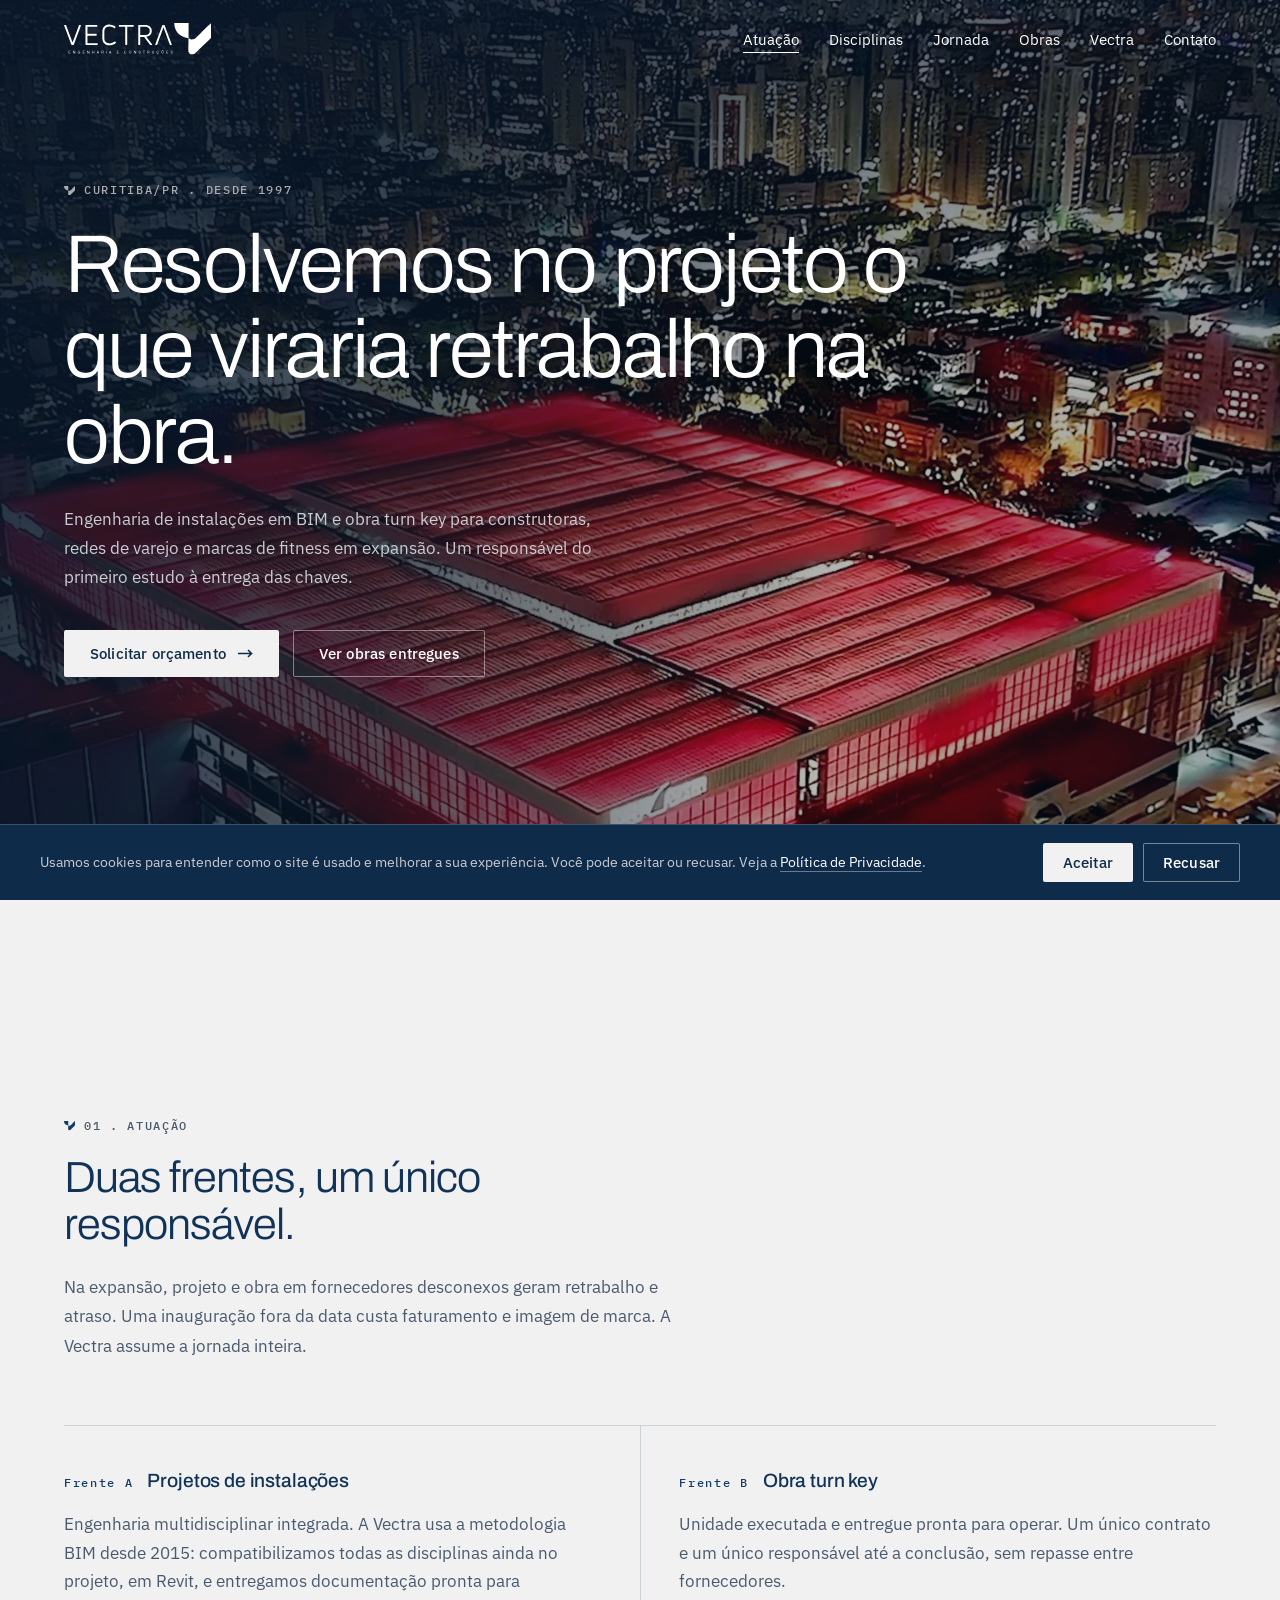
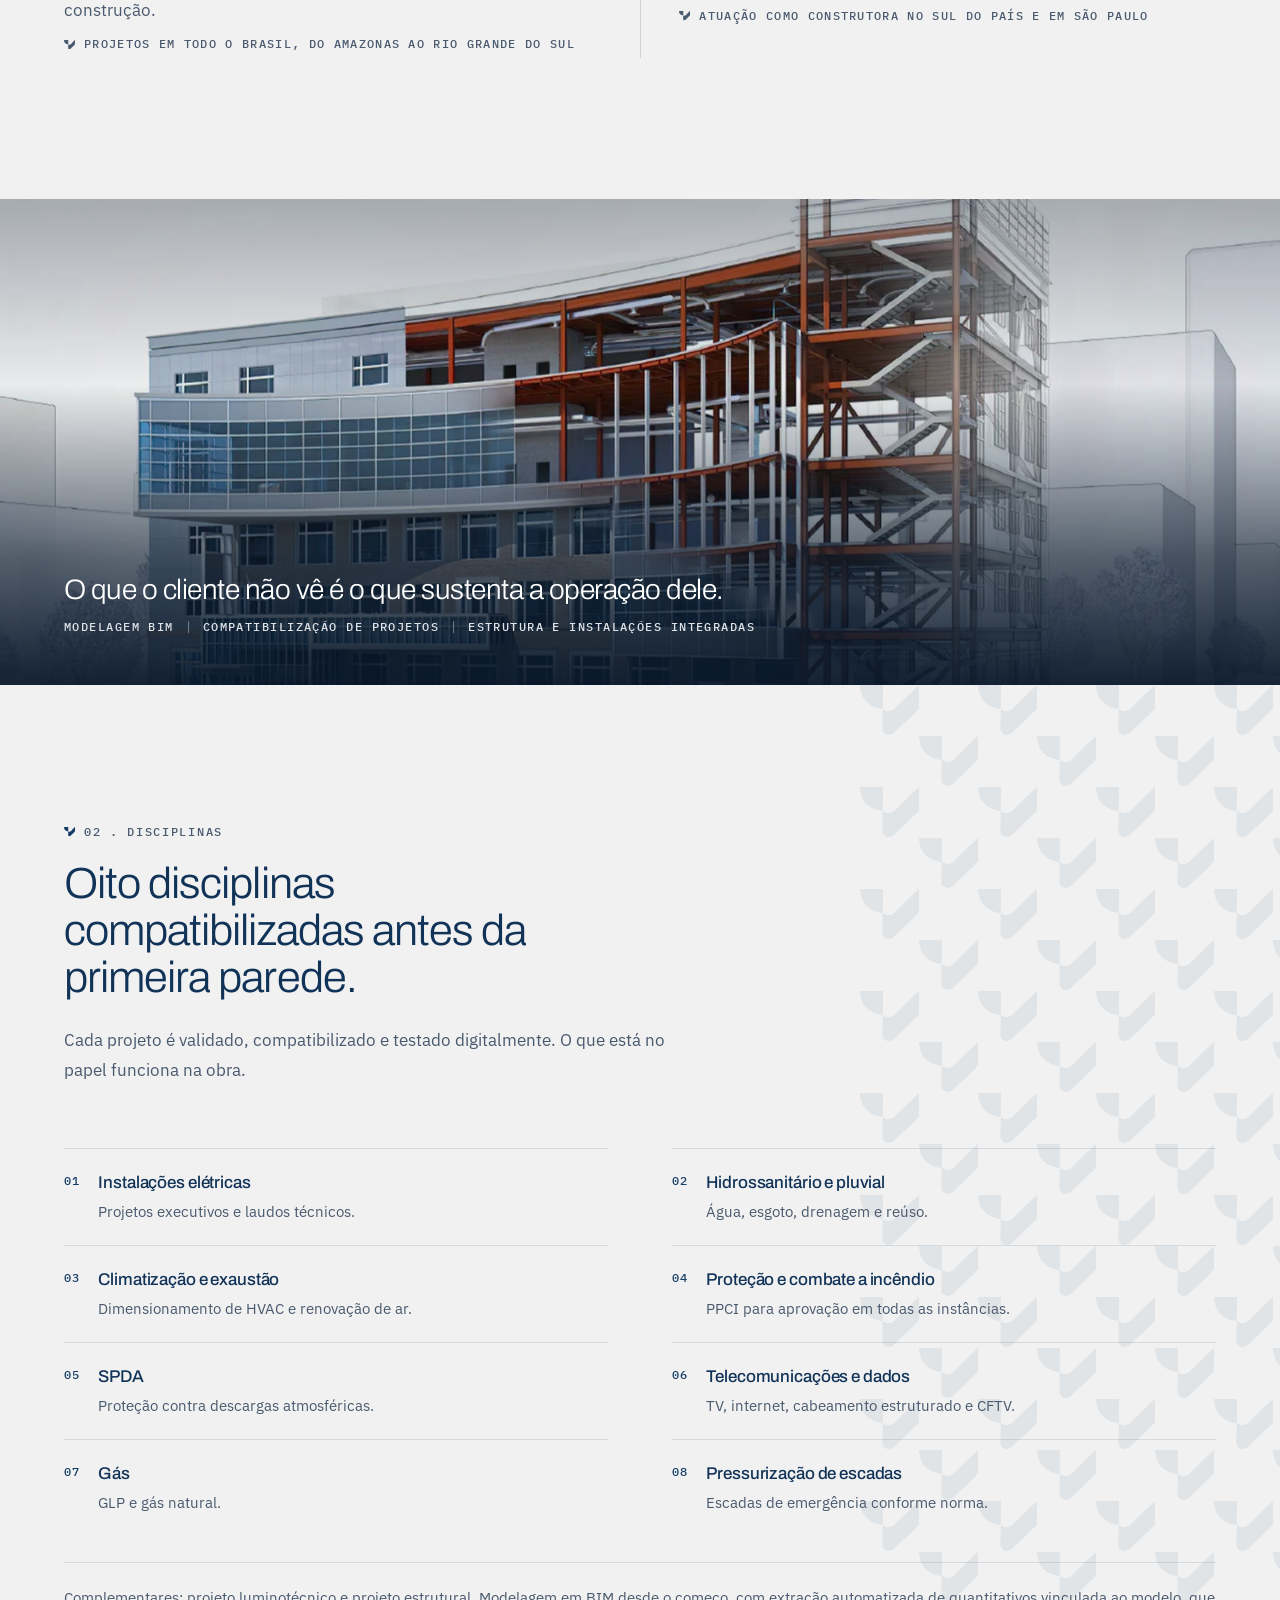
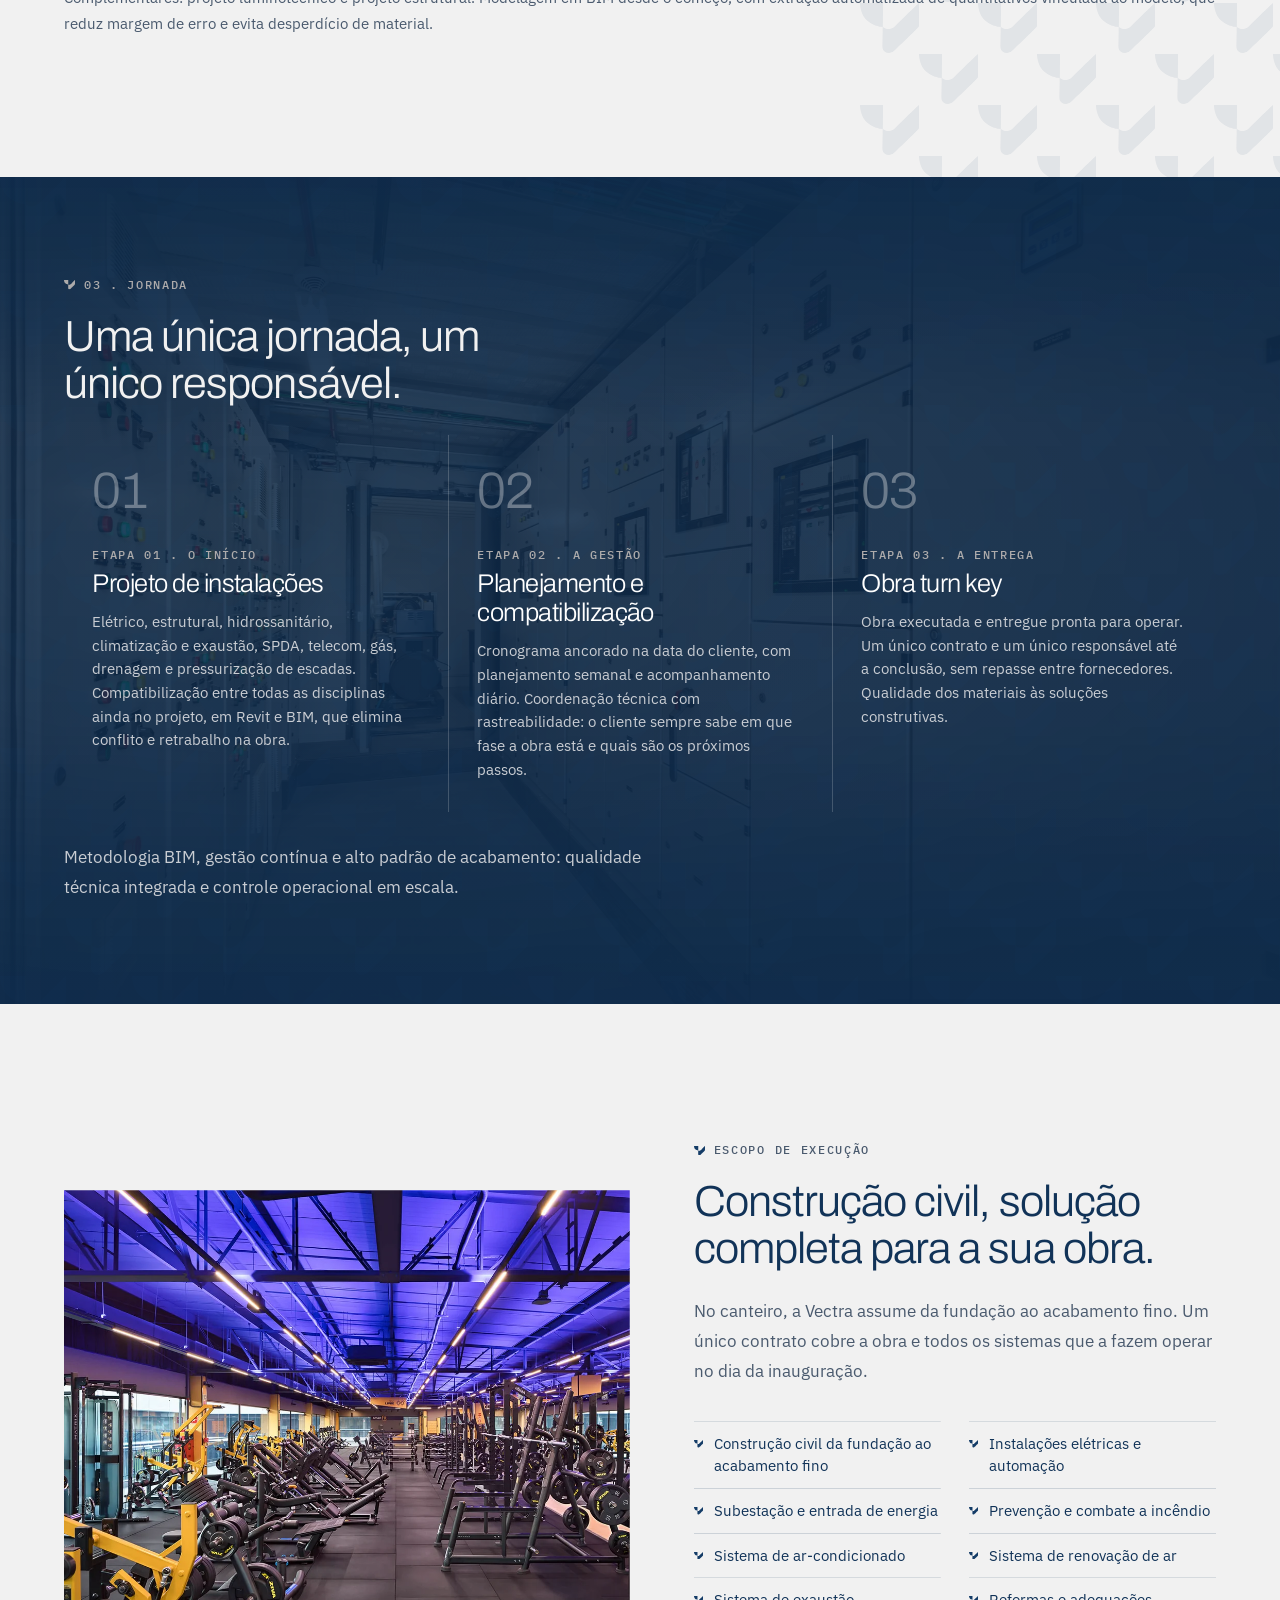
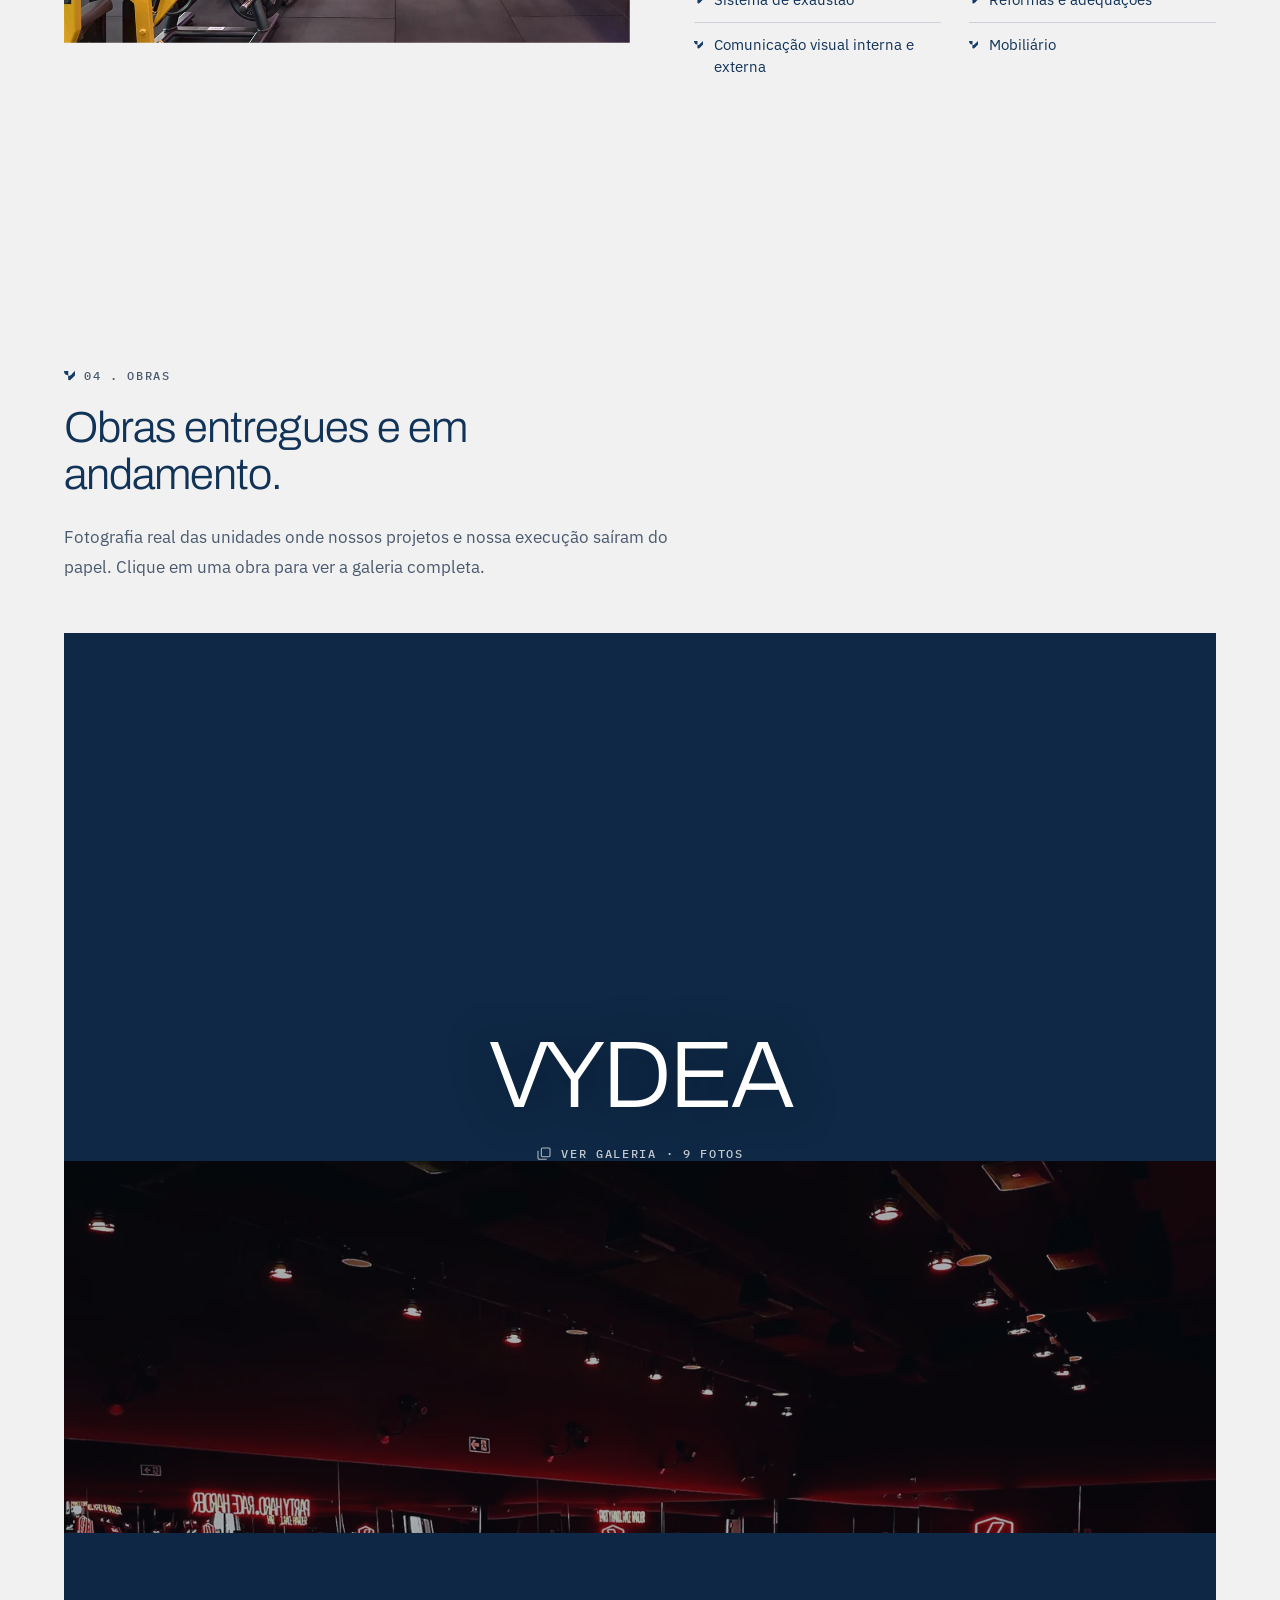
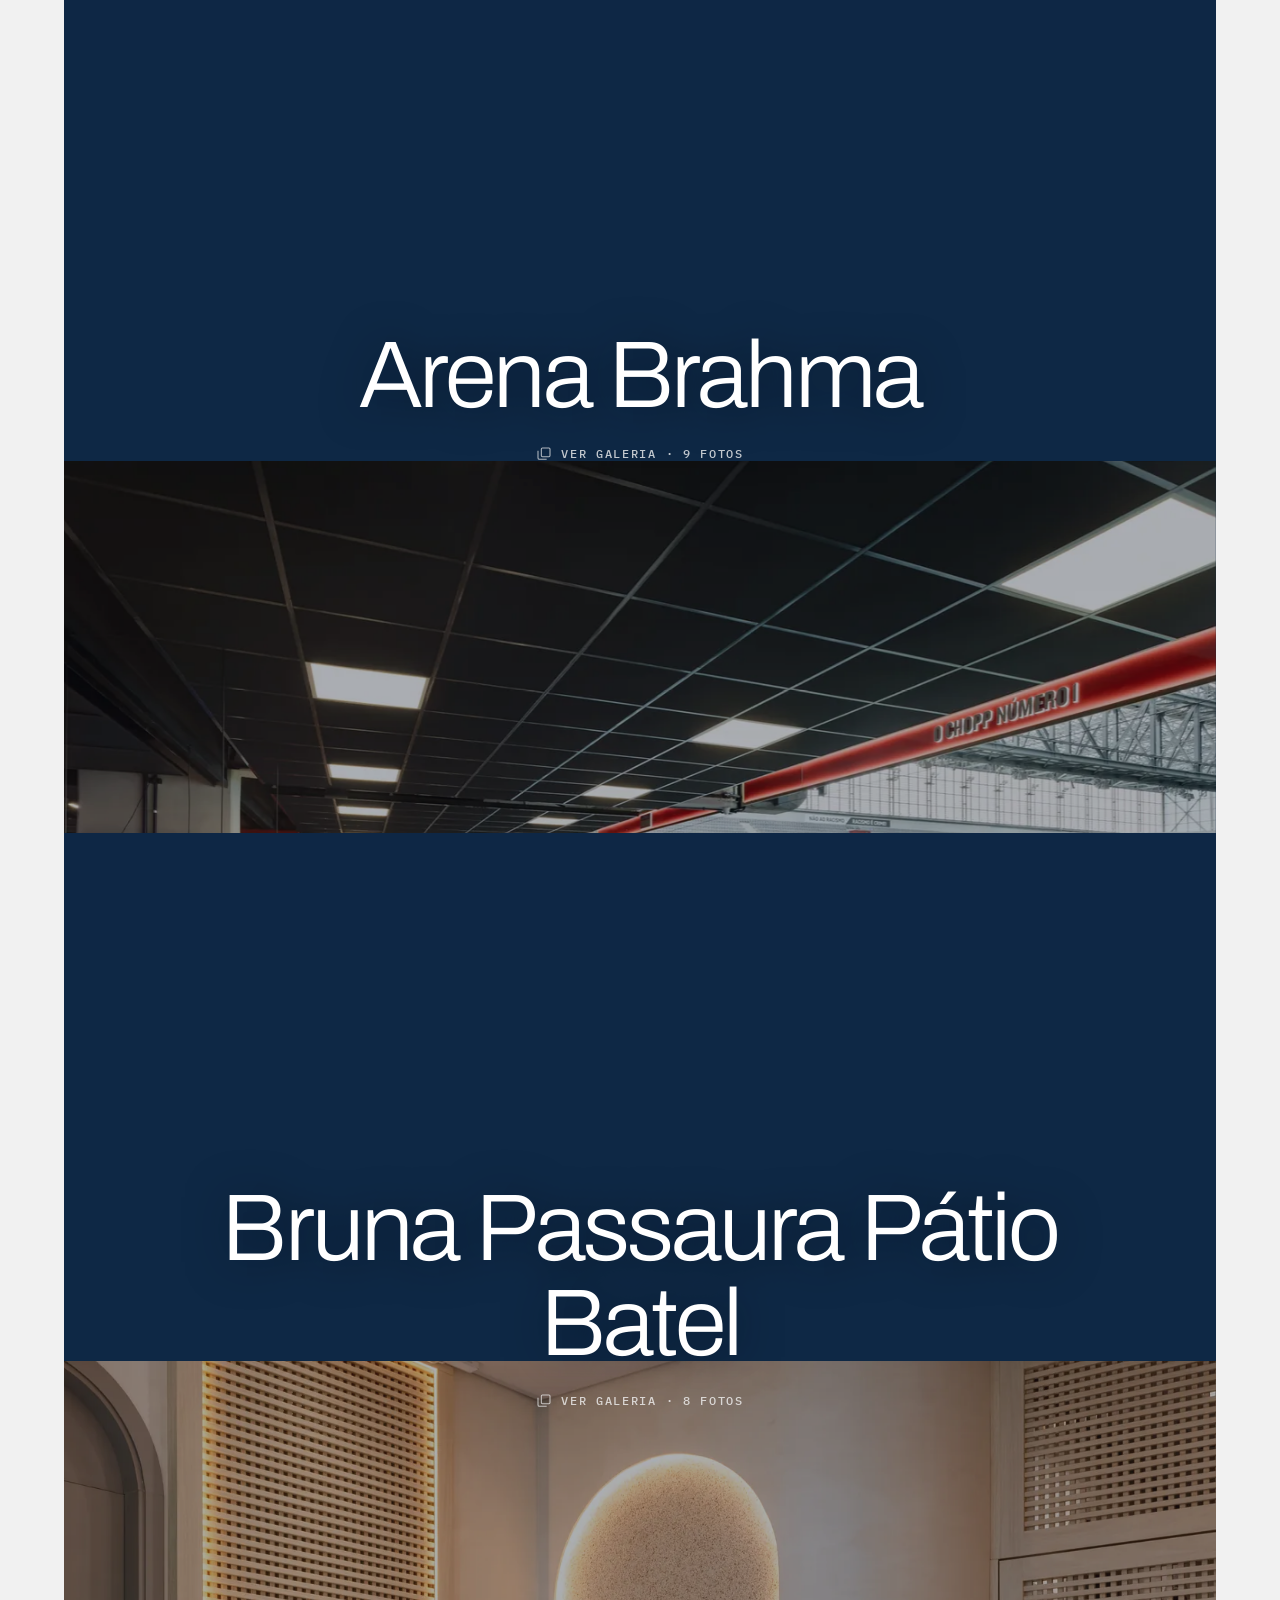
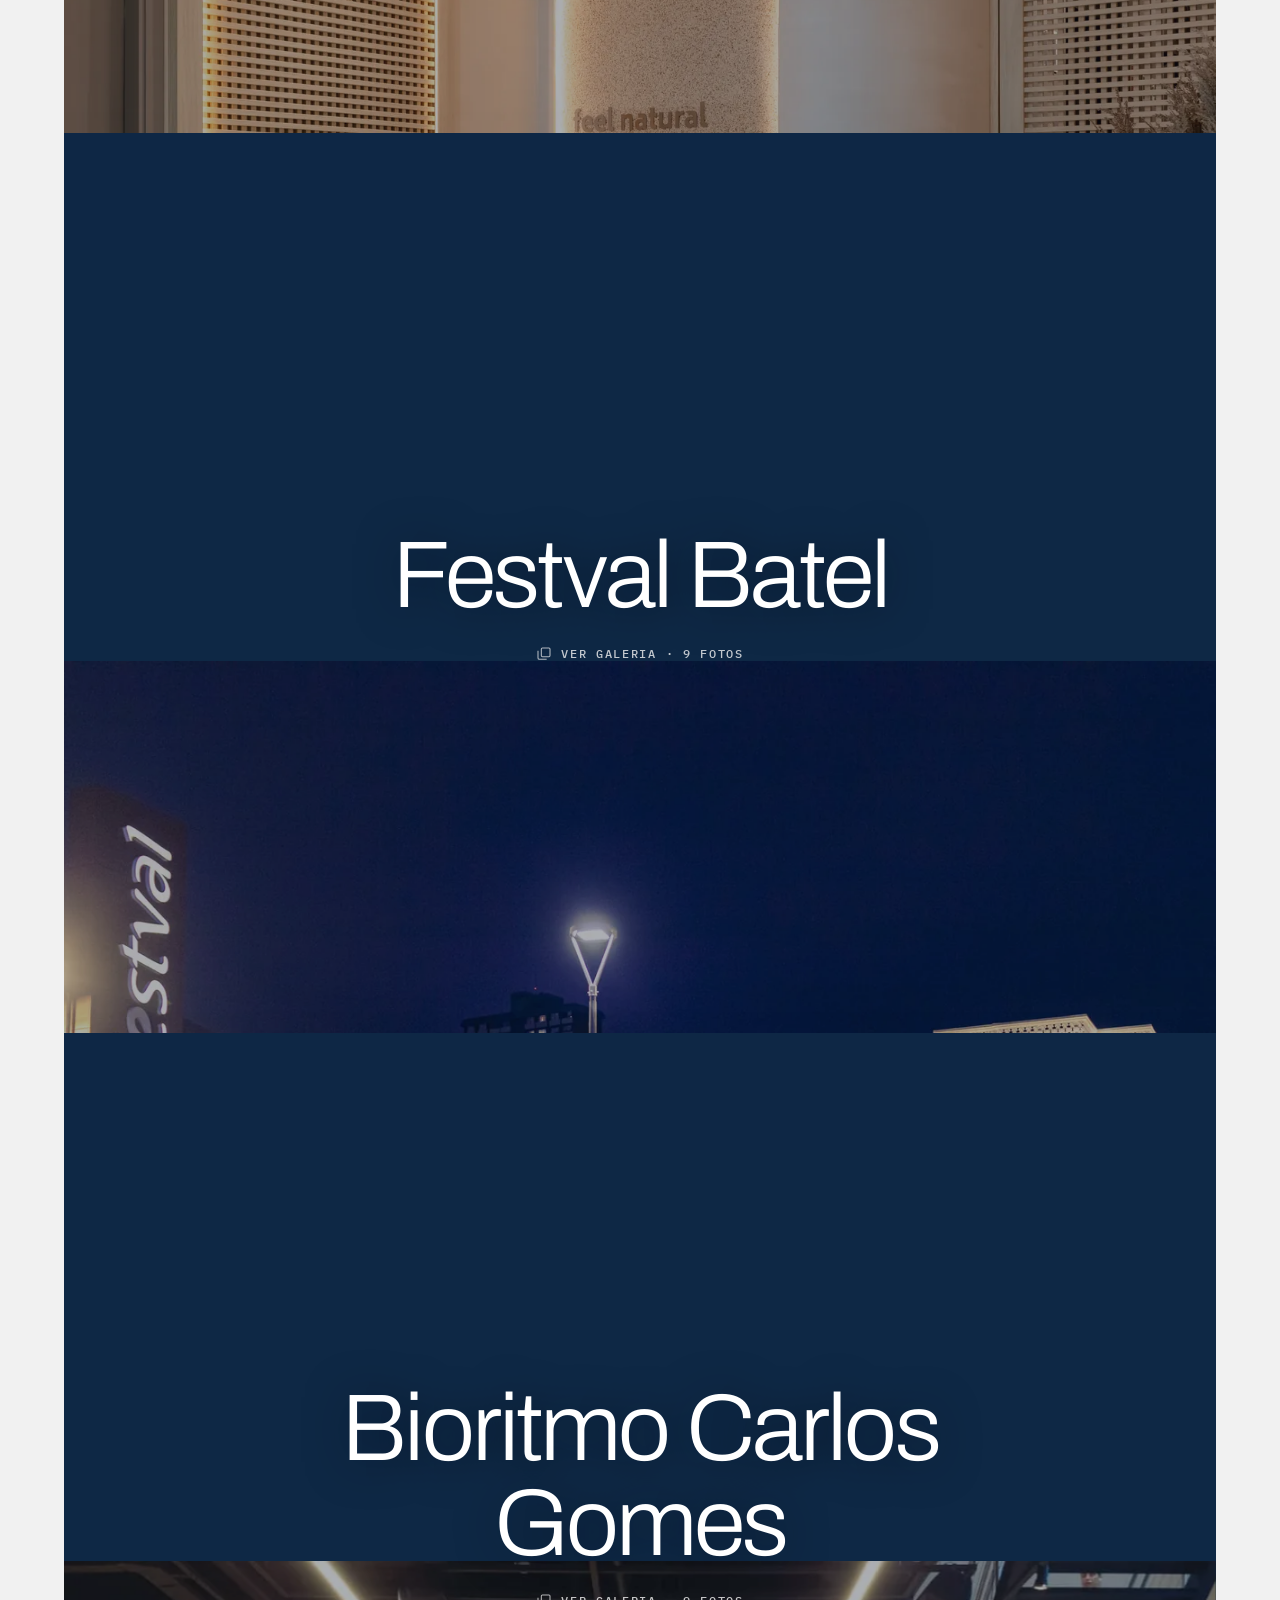
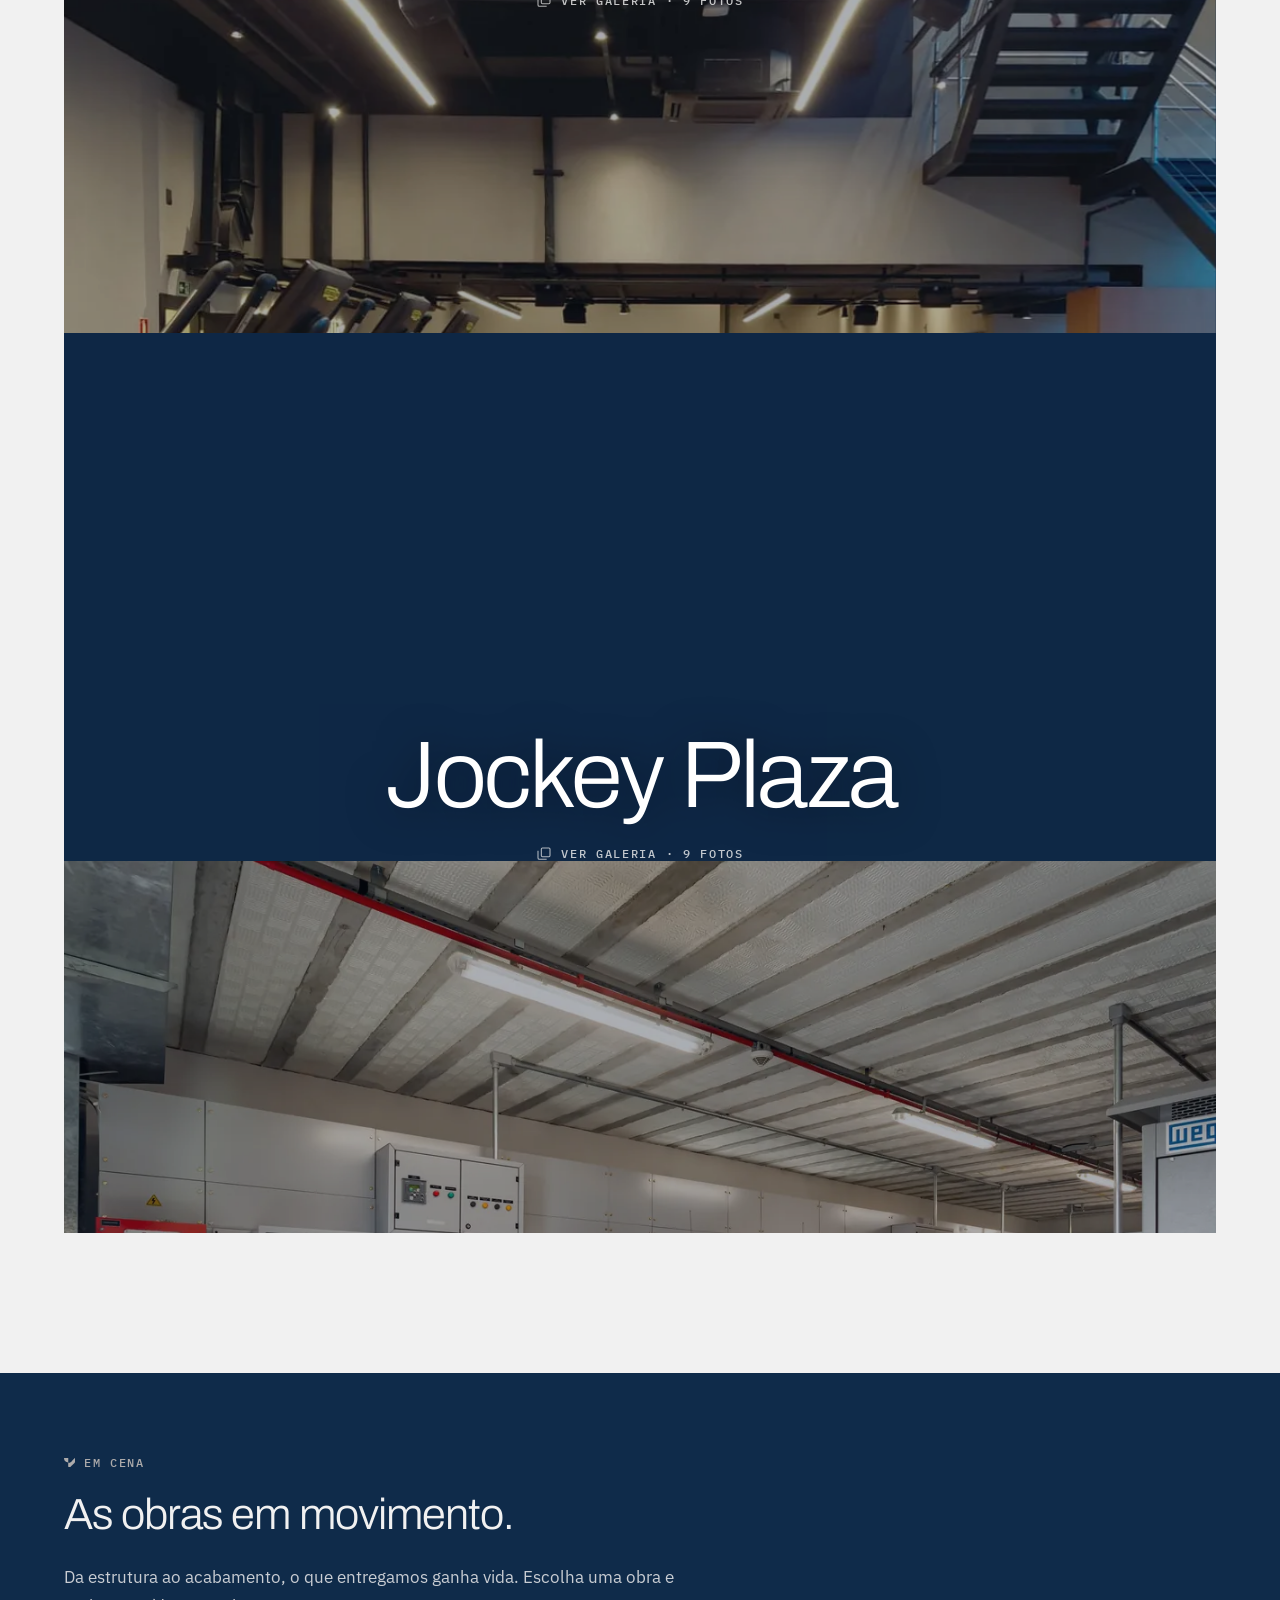
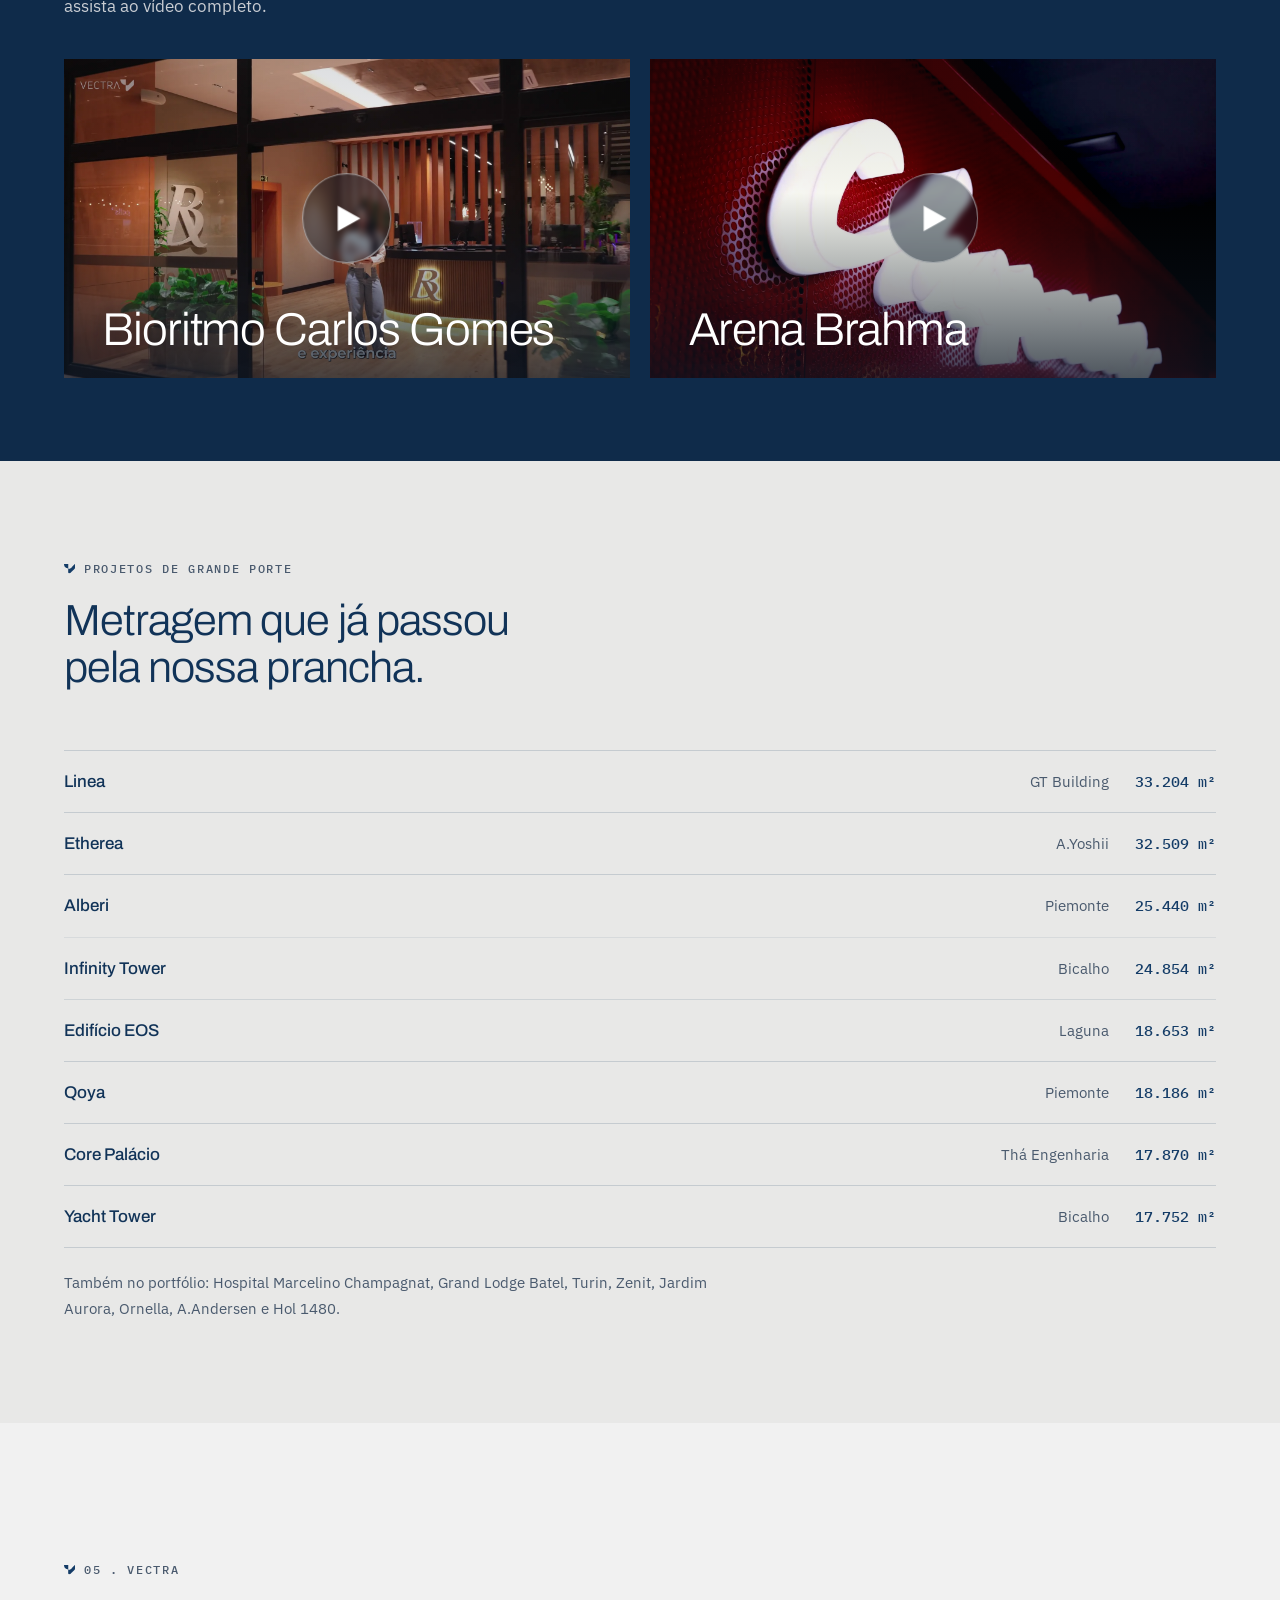
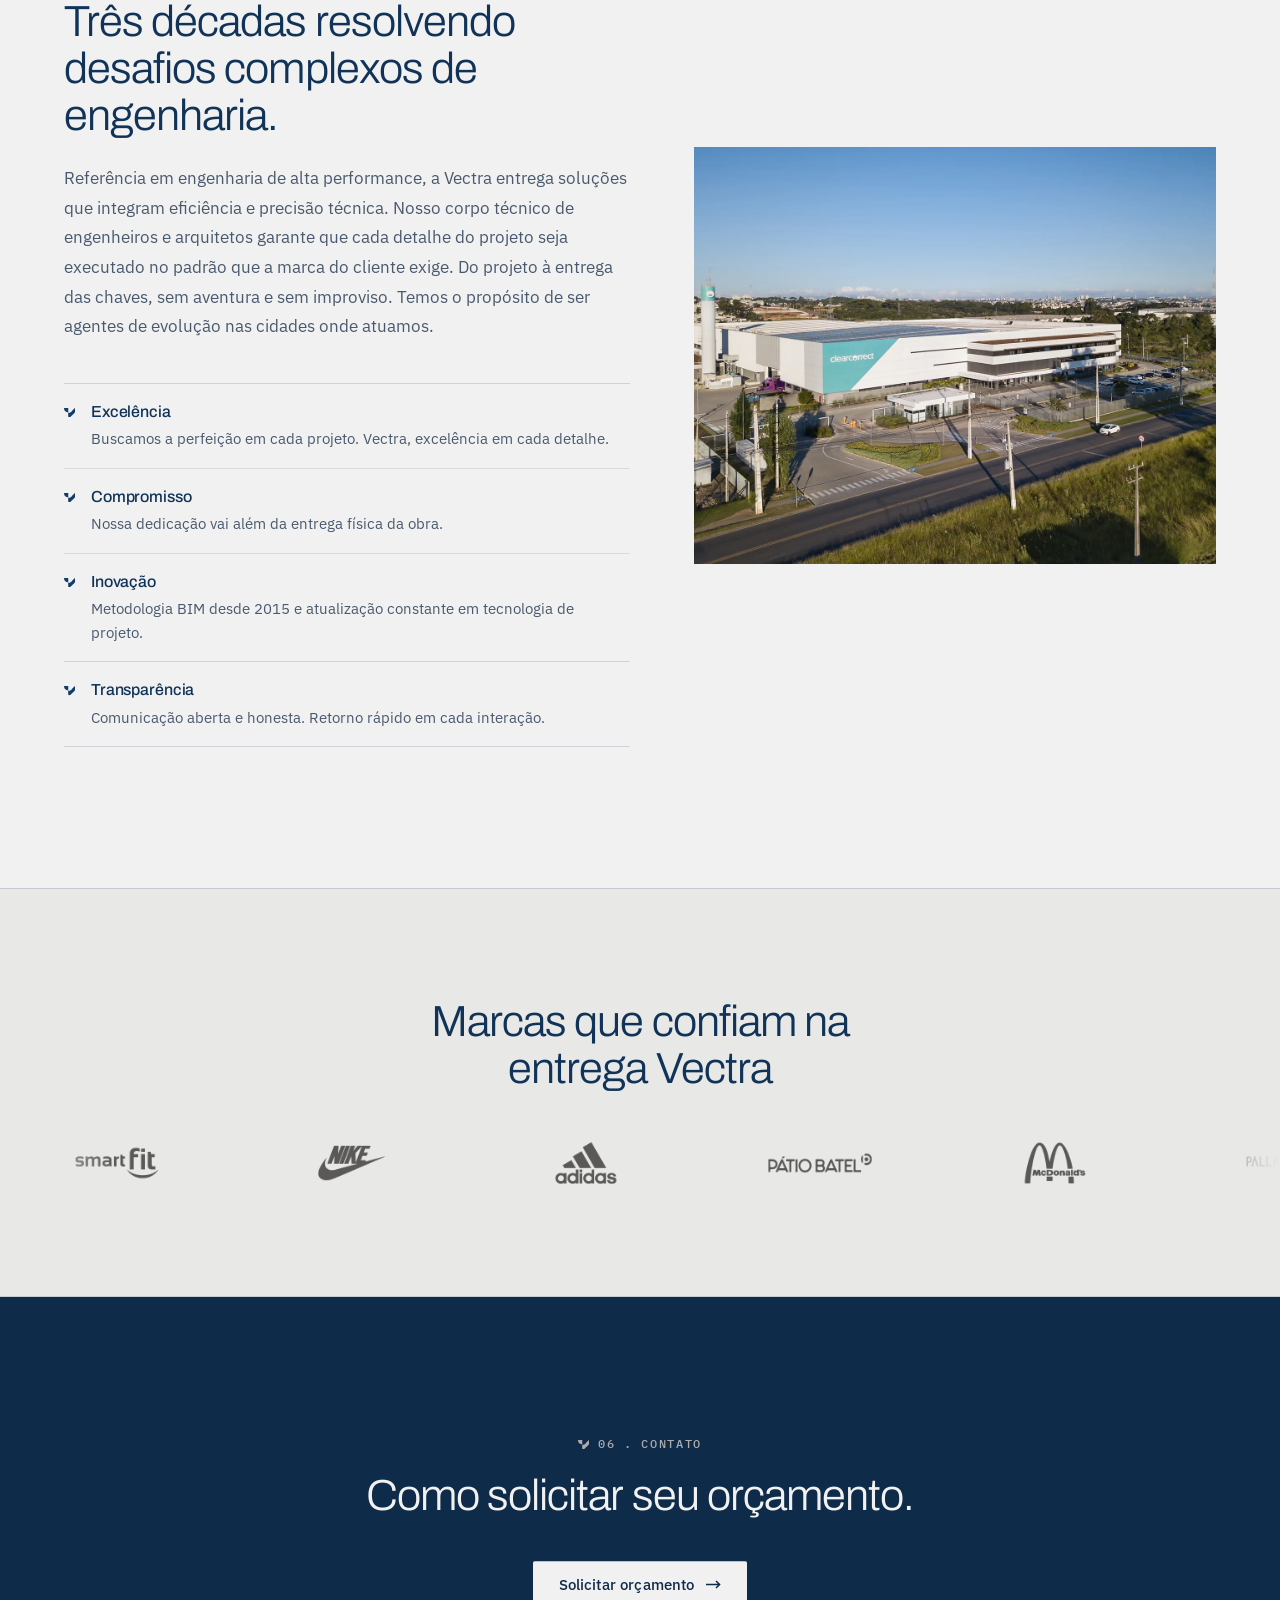
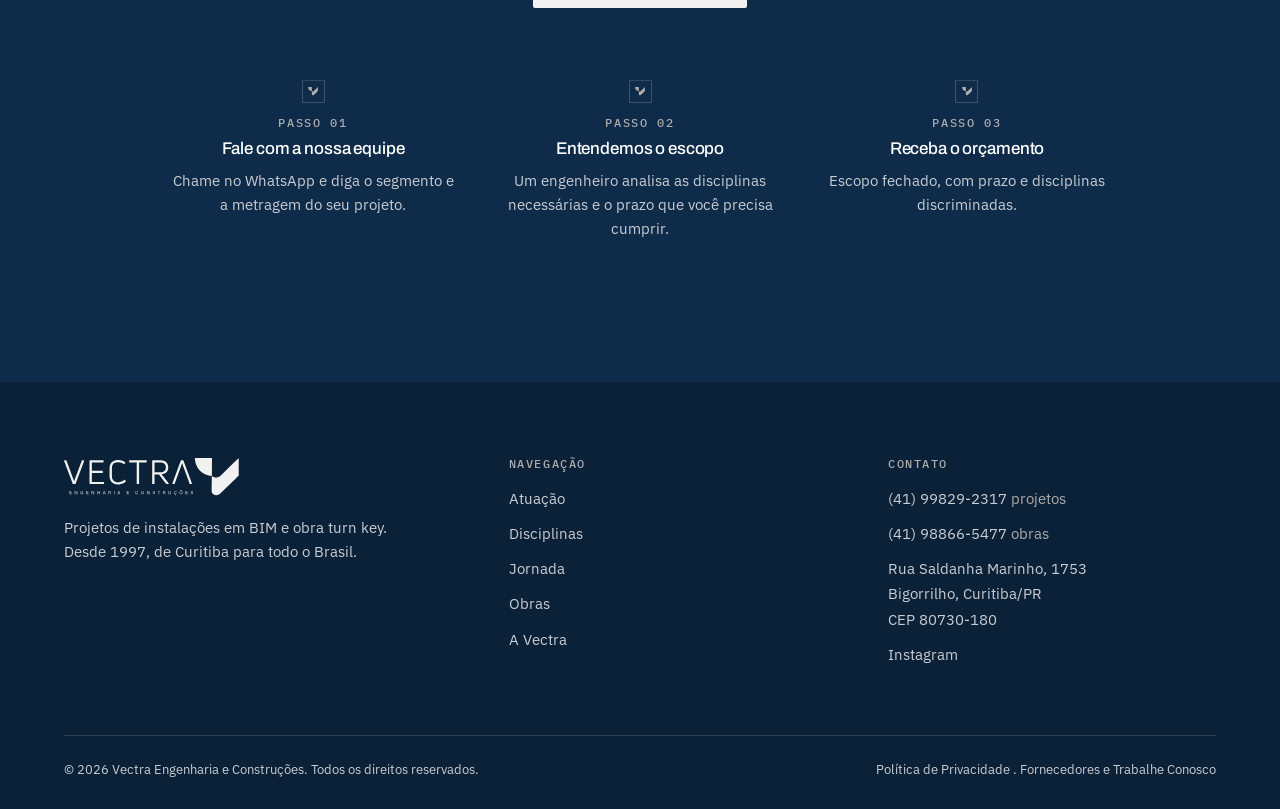
==== deploy-vercel/index.html @ 563b9109 "Redesign do hero, portfólio fullscreen e mídias reais do cliente Hero - Vídeo-mosaico (melhores take" ====
<!DOCTYPE html>
<html lang="pt-BR">
<head>
<meta charset="utf-8">
<meta name="viewport" content="width=device-width,initial-scale=1">
<title>Vectra Engenharia e Construções | Projetos de instalações em BIM e obra turn key</title>
<meta name="description" content="Desde 1997, a Vectra resolve no projeto o que viraria retrabalho na obra. Oito disciplinas de instalações compatibilizadas em BIM e obra turn key para construtoras, varejo e fitness. Curitiba/PR.">
<meta name="theme-color" content="#0f2b4a">
<link rel="canonical" href="https://vectraconstrucoes.com/">
<meta property="og:type" content="website">
<meta property="og:title" content="Vectra Engenharia e Construções">
<meta property="og:description" content="Projetos de instalações em BIM e obra turn key. Desde 1997, em Curitiba/PR.">
<meta property="og:image" content="assets/img/hero.webp">
<meta property="og:locale" content="pt_BR">

<link rel="icon" href="assets/logos/favicon.svg" type="image/svg+xml">
<link rel="apple-touch-icon" href="assets/logos/favicon.svg">

<link rel="preconnect" href="https://fonts.googleapis.com">
<link rel="preconnect" href="https://fonts.gstatic.com" crossorigin>
<link rel="preload" as="image" href="assets/img/hero.webp" fetchpriority="high">
<link href="https://fonts.googleapis.com/css2?family=Archivo:wght@300;500;700&family=IBM+Plex+Sans:wght@400;500&family=IBM+Plex+Mono:wght@400;500&display=swap" rel="stylesheet">
<link rel="stylesheet" href="css/styles.css">
<script>document.documentElement.setAttribute('data-motion','on')</script>

<script type="application/ld+json">
{
 "@context":"https://schema.org",
 "@type":"GeneralContractor",
 "name":"Vectra Engenharia e Construções",
 "description":"Projetos de instalações em BIM e obra turn key para construtoras, redes de varejo e marcas de fitness.",
 "foundingDate":"1997",
 "url":"https://vectraconstrucoes.com/",
 "telephone":"+5541998292317",
 "address":{"@type":"PostalAddress","streetAddress":"Rua Saldanha Marinho, 1753","addressLocality":"Curitiba","addressRegion":"PR","addressCountry":"BR"},
 "areaServed":"BR",
 "sameAs":["https://www.instagram.com/vectraengenharia_e_construcoes/"]
}
</script>
</head>
<body>
<a class="skip" href="#conteudo">Ir para o conteúdo</a>

<!-- sprite: o logo entra uma vez e e reusado com <use>, herdando currentColor -->
<svg width="0" height="0" aria-hidden="true" focusable="false" style="position:absolute">
  <symbol id="i-logo" viewBox="0 0 546.2352 118.695987"><g>
<g>
<g>
<path transform="matrix(1,0,0,-1,305.37269,51.206117)" d="M0 0C3.724-4.849 7.416-9.655 11.111-14.461 14.511-18.882 17.917-23.301 21.318-27.723 21.764-28.303 21.905-29.028 21.509-29.579 21.229-29.968 20.573-30.265 20.068-30.293 18.461-30.379 16.846-30.299 15.234-30.328 14.394-30.343 13.837-29.926 13.371-29.313 8.946-23.477 4.524-17.639 .099-11.803-2.614-8.226-5.339-4.656-8.036-1.066-8.363-.63-8.696-.47-9.245-.473-13.672-.497-18.1-.487-22.627-.487V-1.445-28.11C-22.627-29.821-23.141-30.326-24.881-30.326-25.947-30.326-27.012-30.327-28.077-30.324-29.266-30.323-29.873-29.757-29.89-28.605-29.907-27.432-29.905-26.261-29.905-25.089-29.906-2.654-29.906 19.782-29.907 42.217-29.907 43.529-29.357 44.101-28.053 44.102-20.252 44.103-12.451 44.151-4.651 44.079-.966 44.045 2.685 43.534 6.175 42.282 11.612 40.333 15.857 36.986 18.318 31.679 19.293 29.577 19.95 27.365 20.035 25.023 20.103 23.179 20.35 21.318 20.187 19.493 19.413 10.819 14.876 4.855 6.682 1.767 4.646 1 2.429 .702 .298 .185 .221 .166 .156 .099 0 0M-22.572 37.241V6.397C-22.408 6.387-22.295 6.374-22.183 6.374-16.166 6.374-10.149 6.376-4.134 6.374-1.621 6.374 .828 6.803 3.201 7.578 7.37 8.941 10.554 11.436 11.964 15.704 13.046 18.98 13.036 22.344 12.452 25.73 11.612 30.613 8.705 33.804 4.216 35.642 1.505 36.752-1.391 37.171-4.306 37.221-8.796 37.297-13.287 37.241-17.778 37.241Z" fill="currentColor"/>
<path transform="matrix(1,0,0,-1,87.0345,40.186006)" d="M0 0H1.035C11.253 0 21.471 .001 31.689 .001 31.949 .001 32.207 .005 32.467 0 33.665-.027 34.177-.291 34.282-1.431 34.411-2.827 34.27-4.25 34.22-5.661 34.193-6.403 33.632-6.661 33.012-6.79 32.708-6.855 32.384-6.836 32.068-6.836 21.735-6.837 11.402-6.836 1.067-6.836H-.005V-34.486H.987 35.787C37.603-34.486 38.018-34.893 38.017-36.664 38.017-37.636 38.018-38.608 38.017-39.58 38.015-40.736 37.477-41.294 36.308-41.344 36.164-41.351 36.021-41.346 35.876-41.346H-4.881C-6.945-41.346-7.374-40.924-7.374-38.901V30.716C-7.374 32.671-6.962 33.083-5.004 33.083 7.919 33.083 20.844 33.068 33.767 33.096 36.757 33.102 36.707 32.25 36.639 30.282 36.614 29.569 36.69 28.849 36.624 28.141 36.491 26.725 36.185 26.406 34.675 26.223 34.505 26.203 34.33 26.221 34.158 26.221H.999 0Z" fill="currentColor"/>
<path transform="matrix(1,0,0,-1,31.721,72.38522)" d="M0 0C.573 1.525 1.092 2.905 1.612 4.286 2.485 6.607 3.361 8.928 4.23 11.251 5.086 13.537 5.935 15.827 6.787 18.114 7.657 20.446 8.527 22.778 9.397 25.109 10.082 26.947 10.765 28.786 11.45 30.625 12.163 32.536 12.879 34.445 13.591 36.358 14.433 38.613 15.272 40.872 16.113 43.129 16.823 45.037 17.536 46.944 18.243 48.854 19.093 51.143 19.933 53.434 20.784 55.721 21.485 57.603 22.2 59.479 22.902 61.361 23.186 62.124 23.468 62.889 23.719 63.663 24.092 64.81 24.712 65.279 25.923 65.28 27.132 65.28 28.34 65.283 29.549 65.279 31.052 65.275 31.745 64.422 31.248 63.012 30.505 60.901 29.645 58.83 28.853 56.734 28.271 55.194 27.726 53.641 27.151 52.097 26.545 50.475 25.919 48.859 25.307 47.24 24.661 45.53 24.023 43.818 23.375 42.111 22.727 40.409 22.062 38.715 21.423 37.01 20.844 35.469 20.298 33.916 19.722 32.372 19.117 30.75 18.491 29.134 17.877 27.515 17.232 25.805 16.591 24.094 15.948 22.385 15.316 20.706 14.684 19.027 14.049 17.349 13.476 15.836 12.893 14.328 12.324 12.813 11.693 11.14 11.075 9.463 10.447 7.789 9.807 6.078 9.165 4.367 8.52 2.657 7.889 .978 7.251-.698 6.62-2.377 6.041-3.917 5.406-5.439 4.906-7.004 4.38-8.648 3.811-9.146 2.078-9.146 .554-9.147-.972-9.148-2.498-9.146-3.361-9.145-4.314-8.539-4.595-7.784-5.846-4.427-7.071-1.059-8.336 2.292-9.643 5.756-10.999 9.2-12.306 12.662-13.406 15.576-14.454 18.51-15.554 21.424-16.696 24.448-17.884 27.455-19.03 30.476-19.942 32.877-20.807 35.294-21.718 37.695-22.657 40.167-23.643 42.62-24.579 45.094-25.321 47.055-26.002 49.037-26.739 51-27.538 53.125-28.369 55.237-29.185 57.357-29.909 59.238-30.716 61.093-31.323 63.012-31.721 64.265-31.077 65.283-29.632 65.28-28.337 65.278-27.042 65.292-25.747 65.278-24.633 65.266-24.124 64.846-23.736 63.794-22.792 61.234-21.807 58.689-20.864 56.131-20.19 54.301-19.583 52.446-18.9 50.619-18.031 48.295-17.094 45.995-16.226 43.671-15.543 41.845-14.941 39.987-14.26 38.16-13.561 36.28-12.788 34.428-12.085 32.551-11.408 30.744-10.795 28.914-10.123 27.105-9.484 25.386-8.791 23.685-8.15 21.967-7.468 20.138-6.832 18.293-6.151 16.464-5.452 14.585-4.715 12.719-4.007 10.843-3.337 9.069-2.678 7.289-2.021 5.51-1.365 3.732-.716 1.953 0 0" fill="currentColor"/>
<path transform="matrix(1,0,0,-1,369.0164,16.549317)" d="M0 0C-.587-1.54-1.115-2.908-1.63-4.282-2.254-5.954-2.88-7.624-3.482-9.304-4.093-11.01-4.657-12.731-5.273-14.435-5.909-16.197-6.592-17.942-7.237-19.701-7.858-21.396-8.448-23.103-9.067-24.8-9.662-26.424-10.285-28.038-10.879-29.661-11.493-31.337-12.081-33.021-12.692-34.699-13.349-36.51-14.023-38.316-14.685-40.125-15.232-41.621-15.775-43.116-16.315-44.614-17.088-46.759-17.846-48.911-18.629-51.054-19.806-54.278-21.006-57.493-22.182-60.717-22.526-61.657-22.831-62.612-23.14-63.563-23.451-64.521-24.013-64.969-25.012-64.979-26.307-64.991-27.602-64.998-28.897-64.977-30.257-64.956-30.95-63.956-30.478-62.684-29.349-59.641-28.185-56.611-27.059-53.567-25.902-50.445-24.781-47.309-23.627-44.187-22.486-41.099-21.308-38.023-20.171-34.933-19.03-31.83-17.937-28.71-16.792-25.609-15.815-22.959-14.78-20.331-13.802-17.682-12.889-15.211-12.038-12.717-11.124-10.246-10.136-7.572-9.088-4.92-8.099-2.246-7.187 .226-6.327 2.714-5.425 5.188-5.051 6.211-4.653 7.227-4.212 8.222-3.849 9.043-3.204 9.477-2.253 9.455-.958 9.426 .338 9.418 1.633 9.455 3.849 9.517 3.916 9.12 4.587 7.358 5.719 4.391 6.761 1.39 7.868-1.587 8.939-4.463 10.062-7.32 11.128-10.196 12.04-12.657 12.884-15.144 13.797-17.605 14.717-20.087 15.7-22.546 16.624-25.027 17.302-26.851 17.906-28.7 18.584-30.523 19.347-32.58 20.176-34.613 20.938-36.669 21.618-38.504 22.225-40.365 22.903-42.201 23.589-44.056 24.33-45.891 25.032-47.74 25.539-49.075 26.021-50.418 26.514-51.757 27.195-53.613 27.88-55.468 28.56-57.323 29.091-58.768 29.65-60.202 30.132-61.662 30.364-62.367 30.886-62.971 30.552-63.885 30.266-64.672 29.787-64.945 29.113-64.965 27.647-65.008 26.176-64.981 24.71-64.947 23.813-64.926 23.492-64.225 23.24-63.532 21.903-59.851 20.589-56.161 19.253-52.48 17.823-48.536 16.378-44.597 14.938-40.656 13.5-36.716 12.062-32.775 10.623-28.835 9.184-24.892 7.744-20.949 6.306-17.005 4.866-13.063 3.427-9.12 1.988-5.177 1.47-3.756 .958-2.333 .433-.915 .338-.656 .199-.416 0 0" fill="currentColor"/>
<path transform="matrix(1,0,0,-1,142.56519,27.911499)" d="M0 0C.071 2.053 .688 4.139 1.357 6.109 2.476 9.403 4.297 12.33 6.814 14.785 10.245 18.132 14.34 20.199 19.051 21.176 22.214 21.831 25.387 22.092 28.593 21.83 31.83 21.566 34.993 20.926 38.082 19.89 41.79 18.646 45.149 16.803 48.223 14.418 49.158 13.693 49.298 12.973 48.635 11.986 47.999 11.037 47.355 10.091 46.683 9.167 46.037 8.279 45.249 8.221 44.321 8.854 41.817 10.564 39.241 12.129 36.329 13.1 33.698 13.977 31.047 14.617 28.261 14.84 23.904 15.191 19.7 14.804 15.789 12.766 12.017 10.802 9.629 7.645 8.219 3.695 7.402 1.405 7.145-.953 7.15-3.362 7.168-12.849 6.917-22.346 7.28-31.818 7.516-37.942 10.587-42.79 16.234-45.742 18.387-46.867 20.701-47.454 23.116-47.608 24.857-47.719 26.62-47.909 28.346-47.757 34.22-47.237 39.64-45.401 44.41-41.866 44.871-41.526 45.316-41.163 45.771-40.813 46.715-40.089 47.655-40.216 48.347-41.183 49.011-42.114 49.664-43.053 50.31-43.995 50.934-44.908 50.829-45.686 49.966-46.41 46.576-49.256 42.773-51.38 38.555-52.756 35.943-53.609 33.277-54.246 30.531-54.479 28.829-54.625 27.116-54.865 25.419-54.793 18.467-54.496 12.068-52.661 6.946-47.679 3.3-44.134 1.119-39.789 .321-34.803 .008-32.854-.112-30.86-.144-28.883-.212-24.684-.188-5.421 0 0" fill="currentColor"/>
<path transform="matrix(1,0,0,-1,234.5904,14.136719)" d="M0 0C-.009-.342-.025-.684-.025-1.028-.027-22.377-.027-43.727-.027-65.076-.027-66.904-.521-67.39-2.384-67.394-3.449-67.395-4.514-67.399-5.58-67.393-6.73-67.388-7.384-66.754-7.429-65.61-7.438-65.382-7.43-65.152-7.43-64.924V-.961 .172H-8.379C-15.347 .172-22.313 .171-29.279 .172-30.418 .172-31.123 .869-31.124 1.995-31.125 3.11-31.128 4.225-31.123 5.339-31.118 6.334-30.489 6.978-29.479 7.029-29.248 7.041-29.018 7.033-28.788 7.033-12.006 7.035 4.778 7.032 21.56 7.037 23.823 7.038 24.06 6.185 23.982 4.637 23.941 3.84 23.98 3.038 23.973 2.237 23.96 .784 23.354 .176 21.9 .174 18.33 .167 14.761 .176 11.191 .171 7.507 .166 3.823 .153 .139 .143 .092 .095 .047 .048 0 0" fill="currentColor"/>
<path transform="matrix(1,0,0,-1,234.5904,14.136719)" d="M0 0C.047 .048 .092 .095 .139 .143 .092 .095 .047 .048 0 0" fill="currentColor"/>
<path transform="matrix(1,0,0,-1,234.5904,14.136719)" d="M0 0C.047 .048 .092 .095 .139 .143 .092 .095 .047 .048 0 0" fill="currentColor"/>
<path transform="matrix(1,0,0,-1,461.7962,55.783998)" d="M0 0C0-10.008-.493-39.876-.572-44.804-.637-48.898 .089-52.925 3.05-56.069 9.493-62.912 19.825-61.116 26.458-55.358 28.298-53.762 69.185-14.094 74.767-8.578 77.37-6.007 79.921-3.385 82.486-.777 82.876-.379 83.215 .067 83.583 .487 84.206 1.198 84.439 1.99 84.438 2.951 84.411 20.32 84.417 37.688 84.417 55.057V55.519C84.003 55.179 83.626 54.898 83.282 54.585 80.196 51.773 77.082 48.988 74.04 46.131 69.209 41.595 64.373 37.064 59.638 32.432 54.331 27.241 49.149 21.925 43.884 16.691 38.64 11.479 33.4 6.262 28.077 1.125 25.902-.975 23.323-2.584 20.442-3.642 19.089-4.139 17.682-4.537 16.265-4.819 14.799-5.111 13.296-5.07 11.792-4.965 10.338-4.864 8.944-4.575 7.573-4.133 4.911-3.272 2.554-1.887 .465-.066 .312 .068 .198 .335 .198 .537 .24 8.856 .297 17.173 .35 25.491 .381 30.367 .409 35.244 .44 40.12 .473 45.282 .506 50.442 .537 55.604 .537 55.659 .531 55.714 .526 55.784H-52.861C-52.802 55.027-52.742 54.294-52.686 53.562-52.645 53.016-52.619 52.468-52.565 51.925-52.485 51.136-52.385 50.351-52.295 49.564-52.205 48.764-52.135 47.961-52.022 47.164-51.888 46.207-51.741 45.25-51.556 44.301-51.372 43.358-51.142 42.424-50.921 41.488-50.699 40.545-50.499 39.594-50.228 38.665-49.879 37.468-49.49 36.279-49.08 35.101-46.373 27.33-42.114 20.506-36.038 14.814-31.286 10.361-25.809 6.976-19.735 4.529-17.901 3.792-16.004 3.195-14.112 2.608-12.503 2.109-10.871 1.664-9.224 1.291-7.791 .968-6.331 .74-4.874 .544-3.354 .34-1.822 .226-.295 .068-.176 .056-.061 .014 0 0" fill="currentColor"/>
<path transform="matrix(1,0,0,-1,23.5947,107.23541)" d="M0 0H-4.916V3.027H.242V4.149H-6.192V-5.738H.313L.483-4.617H-4.916V-1.12H0ZM11.195-5.738V-1.789C11.195 .001 11.195 1.678 11.124 2.801H11.152C11.763 1.692 14.975-3.593 16.283-5.738H17.914V4.149H16.681V.286C16.681-1.322 16.666-2.884 16.766-4.148H16.752C16.197-3.083 13.114 1.832 11.692 4.149H9.961V-5.738ZM36.213-.398H32.15V-1.518H34.936V-1.632C34.936-3.295 34.382-4.774 32.164-4.774 29.934-4.774 29.024-2.869 29.024-.838 29.024 1.365 29.934 3.199 32.221 3.199 33.842 3.199 34.623 2.388 34.964 1.28H36.269C35.986 3.041 34.552 4.291 32.251 4.291 29.266 4.291 27.648 2.061 27.648-.895 27.648-3.708 29.152-5.866 32.008-5.866 33.799-5.866 34.652-5.099 35.078-4.404 35.092-5.112 35.135-5.553 35.206-5.738H36.213ZM52.48 0H47.564V3.027H52.721V4.149H46.287V-5.738H52.792L52.963-4.617H47.564V-1.12H52.48ZM63.675-5.738V-1.789C63.675 .001 63.675 1.678 63.604 2.801H63.632C64.242 1.692 67.455-3.593 68.762-5.738H70.394V4.149H69.159V.286C69.159-1.322 69.145-2.884 69.244-4.148H69.23C68.677-3.083 65.592 1.832 64.172 4.149H62.44V-5.738ZM80.766-5.738H82.072V-1.106H87.217V-5.738H88.536V4.149H87.217V.014H82.072V4.149H80.766ZM104.093-2.769 105.186-5.738H106.593L102.914 4.149H101.309L97.786-5.738H99.093L100.158-2.769ZM100.499-1.647C101.252 .569 101.834 2.246 102.075 3.085H102.09C102.303 2.332 102.814 .953 103.766-1.647ZM119.124-1.39C120.9-1.39 121.298-2.001 121.298-3.408V-3.607C121.298-4.544 121.284-5.311 121.468-5.738H122.746C122.576-5.326 122.604-4.459 122.604-3.778V-3.351C122.604-1.646 121.909-1.035 121.099-.824 122.051-.568 122.789 .213 122.789 1.507 122.789 3.041 121.71 4.149 119.679 4.149H115.815V-5.738H117.106V-1.39ZM117.106 3.041H119.408C120.745 3.041 121.426 2.445 121.426 1.393 121.426 .284 120.772-.284 119.252-.284H117.106ZM132.678-5.738H133.98299V4.148H132.678ZM149.554-2.769 150.648-5.738H152.053L148.376 4.149H146.77L143.247-5.738H144.554L145.62-2.769ZM145.96-1.647C146.713 .569 147.296 2.246 147.537 3.085H147.551C147.765 2.332 148.276 .953 149.227-1.647ZM178.776 0H173.862V3.027H179.018V4.149H172.584V-5.738H179.089L179.26-4.617H173.862V-1.12H178.776ZM206.508-2.94C206.139-3.893 205.471-4.774 203.95-4.774 201.664-4.774 200.825-2.727 200.825-.781 200.825 1.209 201.706 3.199 203.894 3.199 205.457 3.199 206.167 2.389 206.523 1.308H207.829C207.532 2.957 206.267 4.291 203.936 4.291 200.939 4.291 199.449 1.863 199.449-.822 199.449-3.623 200.939-5.866 203.894-5.866 206.139-5.866 207.388-4.617 207.829-2.94ZM221.597 4.291C218.598 4.291 216.951 2.033 216.951-.795 216.951-3.637 218.569-5.88 221.483-5.88 224.595-5.88 226.113-3.466 226.113-.738 226.113 2.204 224.382 4.291 221.597 4.291M221.54 3.169C223.714 3.169 224.751 1.365 224.751-.767 224.751-2.869 223.827-4.76 221.54-4.76 219.408-4.76 218.329-2.883 218.329-.751 218.329 1.351 219.308 3.169 221.54 3.169M237.08-5.738V-1.789C237.08 .001 237.08 1.678 237.011 2.801H237.038C237.649 1.692 240.86-3.593 242.168-5.738H243.8V4.149H242.566V.286C242.566-1.322 242.552-2.884 242.651-4.148H242.637C242.083-3.083 238.999 1.832 237.578 4.149H235.847V-5.738ZM253.363-2.983C253.576-4.504 254.641-5.866 257.127-5.866 259.544-5.866 260.721-4.617 260.721-3.026 260.721-1.746 260.224-.653 257.412 .029 255.677 .456 255.123 .825 255.123 1.749 255.123 2.687 255.791 3.226 256.999 3.226 258.449 3.226 258.989 2.502 259.174 1.635H260.508C260.366 2.929 259.402 4.291 257.042 4.291 254.84 4.291 253.761 3.098 253.761 1.621 253.761 .228 254.57-.568 256.9-1.135 258.876-1.604 259.359-2.159 259.359-3.153 259.359-4.092 258.748-4.816 257.213-4.816 255.777-4.816 254.968-4.177 254.698-2.983ZM272.315-5.738H273.634V3.027H276.832V4.149H269.133V3.027H272.315ZM289.234-1.39C291.011-1.39 291.409-2.001 291.409-3.408V-3.607C291.409-4.544 291.395-5.311 291.58-5.738H292.856C292.686-5.326 292.714-4.459 292.714-3.778V-3.351C292.714-1.646 292.02-1.035 291.21-.824 292.162-.568 292.899 .213 292.899 1.507 292.899 3.041 291.821 4.149 289.789 4.149H285.925V-5.738H287.217V-1.39ZM287.217 3.041H289.519C290.855 3.041 291.537 2.445 291.537 1.393 291.537 .284 290.883-.284 289.362-.284H287.217ZM302.618 4.149V-1.832C302.618-4.873 304.407-5.866 306.468-5.866 308.571-5.866 310.346-4.944 310.346-1.734V4.149H309.025V-1.805C309.025-4.092 307.975-4.774 306.496-4.774 305.231-4.774 303.952-4.134 303.952-1.805V4.149ZM327.038-2.94C326.669-3.893 326.001-4.774 324.482-4.774 322.194-4.774 321.356-2.727 321.356-.781 321.356 1.209 322.236 3.199 324.426 3.199 325.986 3.199 326.697 2.389 327.052 1.308H328.36C328.061 2.957 326.796 4.291 324.468 4.291 321.47 4.291 319.979 1.863 319.979-.822 319.979-3.48 321.326-5.653 323.999-5.851L323.302-6.776V-7.174C324.042-7.188 324.767-7.287 324.767-7.814 324.767-8.141 324.539-8.311 324.013-8.311 323.786-8.311 323.317-8.254 323.089-8.155V-9.005C323.274-9.091 323.629-9.176 324.113-9.176 324.866-9.176 325.873-8.92 325.873-7.799 325.873-6.832 325.008-6.548 324.497-6.463L324.994-5.837C326.882-5.638 327.962-4.475 328.36-2.94ZM342.126 4.291C339.129 4.291 337.481 2.033 337.481-.795 337.481-3.637 339.1-5.88 342.013-5.88 345.124-5.88 346.644-3.466 346.644-.738 346.644 2.204 344.911 4.291 342.126 4.291M342.069 3.169C344.242 3.169 345.281 1.365 345.281-.767 345.281-2.869 344.356-4.76 342.069-4.76 339.939-4.76 338.858-2.883 338.858-.751 338.858 1.351 339.84 3.169 342.069 3.169M340.562 5.215V5.457C340.562 5.812 340.733 5.94 340.975 5.94 341.572 5.94 342.453 5.187 343.278 5.187 344.031 5.187 344.484 5.542 344.484 6.649V6.947H343.619V6.776C343.619 6.308 343.434 6.165 343.164 6.165 342.638 6.168 341.757 6.919 340.875 6.919 340.138 6.919 339.655 6.564 339.655 5.528V5.215ZM362.569 0H357.654V3.027H362.81V4.149H356.376V-5.738H362.881L363.052-4.617H357.654V-1.12H362.569ZM371.904-2.983C372.117-4.504 373.181-5.866 375.668-5.866 378.084-5.866 379.262-4.617 379.262-3.026 379.262-1.746 378.765-.653 375.953 .029 374.218 .456 373.664 .825 373.664 1.749 373.664 2.687 374.332 3.226 375.54 3.226 376.989 3.226 377.529 2.502 377.714 1.635H379.049C378.907 2.929 377.942 4.291 375.583 4.291 373.38 4.291 372.302 3.098 372.302 1.621 372.302 .228 373.11-.568 375.441-1.135 377.417-1.604 377.899-2.159 377.899-3.153 377.899-4.092 377.289-4.816 375.754-4.816 374.318-4.816 373.508-4.177 373.238-2.983Z" fill="currentColor"/>
</g>
</g>
</g></symbol>
  <symbol id="i-v" viewBox="0 0 291.146 251.695"><path transform="matrix(1,0,0,-1,112.093,118.29)" fill="currentColor" d="M0 0C0-21.221-1.045-84.557-1.212-95.007-1.352-103.69 .188-112.227 6.468-118.894 20.13-133.405 42.039-129.597 56.104-117.387 60.006-114.003 146.707-29.887 158.544-18.19 164.064-12.738 169.473-7.178 174.912-1.647 175.74-.803 176.457 .142 177.24 1.032 178.559 2.539 179.053 4.219 179.051 6.259 178.994 43.09 179.008 79.918 179.008 116.75V117.728C178.129 117.008 177.331 116.411 176.6 115.747 170.056 109.784 163.454 103.881 157.002 97.821 146.758 88.203 136.504 78.594 126.464 68.772 115.21 57.765 104.222 46.492 93.056 35.394 81.937 24.341 70.825 13.278 59.538 2.386 54.924-2.066 49.456-5.479 43.348-7.723 40.478-8.777 37.495-9.62 34.491-10.22 31.382-10.838 28.194-10.752 25.005-10.529 21.922-10.314 18.966-9.701 16.059-8.763 10.413-6.938 5.415-4.001 .986-.14 .661 .145 .419 .709 .419 1.139 .508 18.778 .629 36.415 .742 54.054 .809 64.394 .868 74.735 .932 85.075 1.002 96.02 1.072 106.963 1.139 117.908 1.139 118.026 1.126 118.142 1.115 118.29H-112.093C-111.967 116.685-111.84 115.132-111.722 113.579-111.633 112.421-111.579 111.26-111.464 110.107-111.295 108.435-111.082 106.769-110.892 105.101-110.701 103.405-110.553 101.701-110.314 100.011-110.029 97.982-109.717 95.953-109.325 93.94-108.935 91.941-108.446 89.961-107.979 87.975-107.508 85.975-107.084 83.96-106.509 81.99-105.77 79.451-104.945 76.93-104.074 74.431-98.334 57.953-89.302 43.482-76.42 31.414-66.343 21.971-54.728 14.793-41.848 9.604-37.96 8.04-33.937 6.775-29.925 5.53-26.512 4.472-23.051 3.528-19.56 2.738-16.521 2.053-13.425 1.569-10.335 1.153-7.113 .72-3.864 .478-.626 .145-.374 .118-.129 .03 0 0"/></symbol>
</svg>

<div class="prog" data-progress aria-hidden="true"></div>

<header class="hdr">
  <div class="container hdr__in">
    <a class="hdr__logo" href="#" aria-label="Vectra Engenharia e Construções, ir para o início">
      <svg viewBox="0 0 546.2352 118.695987" role="img" aria-label="Vectra Engenharia e Construções"><use href="#i-logo"/></svg>
    </a>
    <nav class="nav" id="menu" aria-label="Navegação principal">
        <a class="nav__a" href="#atuacao">Atuação</a>
        <a class="nav__a" href="#disciplinas">Disciplinas</a>
        <a class="nav__a" href="#jornada">Jornada</a>
        <a class="nav__a" href="#obras">Obras</a>
        <a class="nav__a" href="#vectra">Vectra</a>
        <a class="nav__a" href="#contato">Contato</a>
      <div class="nav__cta"><a class="btn" data-wa-btn="" href="#contato">Solicitar orçamento<svg class="btn__ar" viewBox="0 0 15 9" fill="none" stroke="currentColor" stroke-width="1.5" aria-hidden="true"><path d="M0 4.5h13.4M10 1l3.6 3.5L10 8"/></svg></a></div>
    </nav>
    <div class="hdr__cta"><a class="btn" data-wa-btn="" href="#contato">Solicitar orçamento<svg class="btn__ar" viewBox="0 0 15 9" fill="none" stroke="currentColor" stroke-width="1.5" aria-hidden="true"><path d="M0 4.5h13.4M10 1l3.6 3.5L10 8"/></svg></a></div>
    <button class="hdr__burger" type="button" aria-label="Abrir menu" aria-expanded="false" aria-controls="menu">
      <span></span><span></span><span></span>
    </button>
  </div>
</header>
<div class="nav-scrim" aria-hidden="true"></div>

<main id="conteudo">

  <!-- ============ HERO: prancha tecnica ============ -->
  <section class="hero" aria-labelledby="h-hero">
    <div class="hero__bg">
      <img src="assets/img/hero-mix-poster.webp" alt="Obras da Vectra em movimento: Arena Brahma e a academia Bioritmo, em Curitiba" width="1920" height="1080" fetchpriority="high" decoding="async" data-para="0.055">
      <video class="hero__vid" autoplay muted loop playsinline preload="auto" poster="assets/img/hero-mix-poster.webp" aria-hidden="true" data-para="0.055">
        <source src="assets/video/hero-mix.mp4" type="video/mp4">
      </video>
    </div>
    <div class="hero__veil" aria-hidden="true"></div>

    <div class="container hero__in">
      <p class="eyebrow"><svg class="eyebrow__mk" viewBox="0 0 291.146 251.695" aria-hidden="true"><use href="#i-v"/></svg>Curitiba/PR . Desde 1997</p>
      <h1 id="h-hero" data-split>Resolvemos no projeto o que viraria retrabalho na obra.</h1>
      <p class="hero__sub" data-reveal>Engenharia de instalações em BIM e obra turn key para construtoras,
        redes de varejo e marcas de fitness em expansão. Um responsável do primeiro estudo
        à entrega das chaves.</p>
      <div class="hero__act" data-reveal>
        <a class="btn btn--light" data-wa-btn="" href="#contato">Solicitar orçamento<svg class="btn__ar" viewBox="0 0 15 9" fill="none" stroke="currentColor" stroke-width="1.5" aria-hidden="true"><path d="M0 4.5h13.4M10 1l3.6 3.5L10 8"/></svg></a>
        <a class="btn btn--ghost-dark" href="#obras">Ver obras entregues</a>
      </div>
    </div>
  </section>

  <div class="afterhero">

  <!-- ============ 01 ATUACAO: duas frentes, editorial ============ -->
  <section class="sec" id="atuacao" aria-labelledby="h-atuacao">
    <div class="container">
      <p class="eyebrow"><svg class="eyebrow__mk" viewBox="0 0 291.146 251.695" aria-hidden="true"><use href="#i-v"/></svg>01 . Atuação</p>
      <h2 id="h-atuacao" data-split>Duas frentes, um único responsável.</h2>
      <p class="lede lede--gap" data-reveal>Na expansão, projeto e obra em fornecedores
        desconexos geram retrabalho e atraso. Uma inauguração fora da data custa faturamento
        e imagem de marca. A Vectra assume a jornada inteira.</p>

      <div class="frentes">
        <div class="frente" data-reveal data-rv="left">
          <div class="frente__t"><span class="frente__l">Frente A</span><h3>Projetos de instalações</h3></div>
          <p>Engenharia multidisciplinar integrada. A Vectra usa a metodologia BIM desde 2015:
            compatibilizamos todas as disciplinas ainda no projeto, em Revit, e entregamos
            documentação pronta para construção.</p>
          <p class="frente__meta"><svg class="" viewBox="0 0 291.146 251.695" aria-hidden="true"><use href="#i-v"/></svg>Projetos em todo o Brasil, do Amazonas ao Rio Grande do Sul</p>
        </div>
        <div class="frente" data-reveal data-rv="right">
          <div class="frente__t"><span class="frente__l">Frente B</span><h3>Obra turn key</h3></div>
          <p>Unidade executada e entregue pronta para operar. Um único contrato e um único
            responsável até a conclusão, sem repasse entre fornecedores.</p>
          <p class="frente__meta"><svg class="" viewBox="0 0 291.146 251.695" aria-hidden="true"><use href="#i-v"/></svg>Atuação como construtora no Sul do país e em São Paulo</p>
        </div>
      </div>
    </div>
  </section>

  <!-- ============ FAIXA: cabine primaria ============ -->
  <section class="band" aria-label="Cabine primária entregue no Jockey Plaza, Curitiba">
    <div class="band__bg"><img src="assets/img/band-bim.webp" alt="Modelo BIM de uma obra da Vectra, com estrutura e instalações compatibilizadas antes da execução" loading="lazy" decoding="async" width="1600" height="900" data-para="0.11"></div>
    <div class="container band__in">
      <p class="band__cap" data-reveal="soft">O que o cliente não vê é o que sustenta a operação dele.</p>
      <p class="band__meta" data-reveal><span>Modelagem BIM</span><span>Compatibilização de projetos</span><span>Estrutura e instalações integradas</span></p>
    </div>
  </section>

  <!-- ============ 02 DISCIPLINAS: indice tecnico ============ -->
  <section class="sec" id="disciplinas" aria-labelledby="h-disc">
    <div class="malha" aria-hidden="true"></div>
    <div class="container">
      <p class="eyebrow"><svg class="eyebrow__mk" viewBox="0 0 291.146 251.695" aria-hidden="true"><use href="#i-v"/></svg>02 . Disciplinas</p>
      <h2 id="h-disc" data-split>Oito disciplinas compatibilizadas antes da primeira parede.</h2>
      <p class="lede lede--gap" data-reveal>Cada projeto é validado, compatibilizado e
        testado digitalmente. O que está no papel funciona na obra.</p>

      <div class="disc">
          <div class="disc__i" data-reveal>
            <span class="disc__n">01</span>
            <div><h3 class="disc__t">Instalações elétricas</h3><p class="disc__d">Projetos executivos e laudos técnicos.</p></div>
          </div>
          <div class="disc__i" data-reveal>
            <span class="disc__n">02</span>
            <div><h3 class="disc__t">Hidrossanitário e pluvial</h3><p class="disc__d">Água, esgoto, drenagem e reúso.</p></div>
          </div>
          <div class="disc__i" data-reveal>
            <span class="disc__n">03</span>
            <div><h3 class="disc__t">Climatização e exaustão</h3><p class="disc__d">Dimensionamento de HVAC e renovação de ar.</p></div>
          </div>
          <div class="disc__i" data-reveal>
            <span class="disc__n">04</span>
            <div><h3 class="disc__t">Proteção e combate a incêndio</h3><p class="disc__d">PPCI para aprovação em todas as instâncias.</p></div>
          </div>
          <div class="disc__i" data-reveal>
            <span class="disc__n">05</span>
            <div><h3 class="disc__t">SPDA</h3><p class="disc__d">Proteção contra descargas atmosféricas.</p></div>
          </div>
          <div class="disc__i" data-reveal>
            <span class="disc__n">06</span>
            <div><h3 class="disc__t">Telecomunicações e dados</h3><p class="disc__d">TV, internet, cabeamento estruturado e CFTV.</p></div>
          </div>
          <div class="disc__i" data-reveal>
            <span class="disc__n">07</span>
            <div><h3 class="disc__t">Gás</h3><p class="disc__d">GLP e gás natural.</p></div>
          </div>
          <div class="disc__i" data-reveal>
            <span class="disc__n">08</span>
            <div><h3 class="disc__t">Pressurização de escadas</h3><p class="disc__d">Escadas de emergência conforme norma.</p></div>
          </div>
        <p class="disc__foot" data-reveal>Complementares: projeto luminotécnico e projeto estrutural.
          Modelagem em BIM desde o começo, com extração automatizada de quantitativos vinculada
          ao modelo, que reduz margem de erro e evita desperdício de material.</p>
      </div>
    </div>
  </section>

  <!-- ============ 03 JORNADA: cena travada horizontal ============ -->
  <section class="jor sec--dark" id="jornada" aria-labelledby="h-jor">
    <!-- profundidade em 3 camadas: foto real + degradê navy + malha da marca -->
    <div class="jor__layers" aria-hidden="true">
      <img src="assets/img/jornada.webp" alt="" loading="lazy" decoding="async" width="2400" height="1601" data-para="0.07">
      <span class="jor__veil"></span>
      <span class="jor__mesh"></span>
    </div>
    <div class="container jor__head">
      <p class="eyebrow"><svg class="eyebrow__mk" viewBox="0 0 291.146 251.695" aria-hidden="true"><use href="#i-v"/></svg>03 . Jornada</p>
      <h2 id="h-jor" data-split>Uma única jornada, um único responsável.</h2>
    </div>
    <div class="jor__scene">
      <div class="container">
        <div class="jor__track">
          <article class="jor__step">
            <span class="jor__n">01</span>
            <p class="jor__k">Etapa 01 . O início</p>
            <h3 class="jor__t">Projeto de instalações</h3>
            <p class="jor__p">Elétrico, estrutural, hidrossanitário, climatização e exaustão, SPDA, telecom, gás, drenagem e pressurização de escadas. Compatibilização entre todas as disciplinas ainda no projeto, em Revit e BIM, que elimina conflito e retrabalho na obra.</p>
          </article>
          <article class="jor__step">
            <span class="jor__n">02</span>
            <p class="jor__k">Etapa 02 . A gestão</p>
            <h3 class="jor__t">Planejamento e compatibilização</h3>
            <p class="jor__p">Cronograma ancorado na data do cliente, com planejamento semanal e acompanhamento diário. Coordenação técnica com rastreabilidade: o cliente sempre sabe em que fase a obra está e quais são os próximos passos.</p>
          </article>
          <article class="jor__step">
            <span class="jor__n">03</span>
            <p class="jor__k">Etapa 03 . A entrega</p>
            <h3 class="jor__t">Obra turn key</h3>
            <p class="jor__p">Obra executada e entregue pronta para operar. Um único contrato e um único responsável até a conclusão, sem repasse entre fornecedores. Qualidade dos materiais às soluções construtivas.</p>
          </article>
        </div>
      </div>
    </div>
    <div class="container jor__foot">
      <p class="lede" data-reveal>Metodologia BIM, gestão contínua e alto padrão de acabamento:
        qualidade técnica integrada e controle operacional em escala.</p>
    </div>
  </section>

  <!-- ============ ESCOPO DE OBRA (split: foto + lista) ============ -->
  <section class="sec" id="escopo" aria-labelledby="h-escopo">
    <div class="container">
      <div class="sobre sobre--inv">
        <figure class="sobre__fig" data-reveal="fig">
          <img src="assets/img/escopo-pinhais.webp" alt="Academia Smart Fit Pinhais entregue pela Vectra" loading="lazy" decoding="async" width="1600" height="879">
        </figure>
        <div>
          <p class="eyebrow"><svg class="eyebrow__mk" viewBox="0 0 291.146 251.695" aria-hidden="true"><use href="#i-v"/></svg>Escopo de execução</p>
          <h2 id="h-escopo" data-split>Construção civil, solução completa para a sua obra.</h2>
          <p class="lede lede--gap" data-reveal>No canteiro, a Vectra assume da fundação ao
            acabamento fino. Um único contrato cobre a obra e todos os sistemas que a fazem
            operar no dia da inauguração.</p>
          <div class="esc">
            <p class="esc__i" data-reveal><svg class="esc__mk" viewBox="0 0 291.146 251.695" aria-hidden="true"><use href="#i-v"/></svg><span>Construção civil da fundação ao acabamento fino</span></p>
            <p class="esc__i" data-reveal><svg class="esc__mk" viewBox="0 0 291.146 251.695" aria-hidden="true"><use href="#i-v"/></svg><span>Instalações elétricas e automação</span></p>
            <p class="esc__i" data-reveal><svg class="esc__mk" viewBox="0 0 291.146 251.695" aria-hidden="true"><use href="#i-v"/></svg><span>Subestação e entrada de energia</span></p>
            <p class="esc__i" data-reveal><svg class="esc__mk" viewBox="0 0 291.146 251.695" aria-hidden="true"><use href="#i-v"/></svg><span>Prevenção e combate a incêndio</span></p>
            <p class="esc__i" data-reveal><svg class="esc__mk" viewBox="0 0 291.146 251.695" aria-hidden="true"><use href="#i-v"/></svg><span>Sistema de ar-condicionado</span></p>
            <p class="esc__i" data-reveal><svg class="esc__mk" viewBox="0 0 291.146 251.695" aria-hidden="true"><use href="#i-v"/></svg><span>Sistema de renovação de ar</span></p>
            <p class="esc__i" data-reveal><svg class="esc__mk" viewBox="0 0 291.146 251.695" aria-hidden="true"><use href="#i-v"/></svg><span>Sistema de exaustão</span></p>
            <p class="esc__i" data-reveal><svg class="esc__mk" viewBox="0 0 291.146 251.695" aria-hidden="true"><use href="#i-v"/></svg><span>Reformas e adequações</span></p>
            <p class="esc__i" data-reveal><svg class="esc__mk" viewBox="0 0 291.146 251.695" aria-hidden="true"><use href="#i-v"/></svg><span>Comunicação visual interna e externa</span></p>
            <p class="esc__i" data-reveal><svg class="esc__mk" viewBox="0 0 291.146 251.695" aria-hidden="true"><use href="#i-v"/></svg><span>Mobiliário</span></p>
          </div>
        </div>
      </div>
    </div>
  </section>

  <!-- ============ 04 OBRAS: portfolio ============ -->
  <section class="sec" id="obras" aria-labelledby="h-obras">
    <div class="container">
      <p class="eyebrow"><svg class="eyebrow__mk" viewBox="0 0 291.146 251.695" aria-hidden="true"><use href="#i-v"/></svg>04 . Obras</p>
      <h2 id="h-obras" data-split>Obras entregues e em andamento.</h2>
      <p class="lede lede--gap" data-reveal>Fotografia real das unidades onde nossos
        projetos e nossa execução saíram do papel. Clique em uma obra para ver a galeria completa.</p>

            <div class="pfx">
        <button class="pfx__item" type="button"
          data-gallery="assets/img/portfolio/vydea/01.webp|assets/img/portfolio/vydea/02.webp|assets/img/portfolio/vydea/03.webp|assets/img/portfolio/vydea/04.webp|assets/img/portfolio/vydea/05.webp|assets/img/portfolio/vydea/06.webp|assets/img/portfolio/vydea/07.webp|assets/img/portfolio/vydea/08.webp|assets/img/portfolio/vydea/09.webp"
          data-title="VYDEA" data-seg="Clube e fitness . Balneário Camboriú/SC"
          aria-label="Abrir galeria de 9 fotos: VYDEA">
          <span class="pfx__media"><img src="assets/img/portfolio/vydea/01.webp" alt="Clube e fitness VYDEA, Balneário Camboriú/SC" loading="lazy" decoding="async" width="1920" height="1281" data-para="0.6"></span>
          <span class="pfx__veil" aria-hidden="true"></span>
                    <span class="pfx__cap">
            <span class="pfx__t">VYDEA</span>
            <span class="pfx__view"><svg class="pfx__view-i" viewBox="0 0 24 24" fill="none" stroke="currentColor" stroke-width="1.6" aria-hidden="true"><rect x="8" y="3" width="13" height="13" rx="1.6"/><path d="M16 20H5a2 2 0 0 1-2-2V7"/></svg>Ver galeria · 9 fotos</span>
          </span>
        </button>
        <button class="pfx__item" type="button"
          data-gallery="assets/img/portfolio/arena-brahma/01.webp|assets/img/portfolio/arena-brahma/02.webp|assets/img/portfolio/arena-brahma/03.webp|assets/img/portfolio/arena-brahma/04.webp|assets/img/portfolio/arena-brahma/05.webp|assets/img/portfolio/arena-brahma/06.webp|assets/img/portfolio/arena-brahma/07.webp|assets/img/portfolio/arena-brahma/08.webp|assets/img/portfolio/arena-brahma/09.webp"
          data-title="Arena Brahma" data-seg="Bar e restaurante . Curitiba/PR"
          aria-label="Abrir galeria de 9 fotos: Arena Brahma">
          <span class="pfx__media"><img src="assets/img/portfolio/arena-brahma/01.webp" alt="Bar e restaurante Arena Brahma, Curitiba/PR" loading="lazy" decoding="async" width="1920" height="1281" data-para="0.6"></span>
          <span class="pfx__veil" aria-hidden="true"></span>
                    <span class="pfx__cap">
            <span class="pfx__t">Arena Brahma</span>
            <span class="pfx__view"><svg class="pfx__view-i" viewBox="0 0 24 24" fill="none" stroke="currentColor" stroke-width="1.6" aria-hidden="true"><rect x="8" y="3" width="13" height="13" rx="1.6"/><path d="M16 20H5a2 2 0 0 1-2-2V7"/></svg>Ver galeria · 9 fotos</span>
          </span>
        </button>
        <button class="pfx__item" type="button"
          data-gallery="assets/img/portfolio/bruna-passaura/01.webp|assets/img/portfolio/bruna-passaura/02.webp|assets/img/portfolio/bruna-passaura/03.webp|assets/img/portfolio/bruna-passaura/04.webp|assets/img/portfolio/bruna-passaura/05.webp|assets/img/portfolio/bruna-passaura/06.webp|assets/img/portfolio/bruna-passaura/07.webp|assets/img/portfolio/bruna-passaura/08.webp"
          data-title="Bruna Passaura Pátio Batel" data-seg="Varejo . Curitiba/PR"
          aria-label="Abrir galeria de 8 fotos: Bruna Passaura Pátio Batel">
          <span class="pfx__media"><img src="assets/img/portfolio/bruna-passaura/01.webp" alt="Varejo Bruna Passaura Pátio Batel, Curitiba/PR" loading="lazy" decoding="async" width="1920" height="1281" data-para="0.6"></span>
          <span class="pfx__veil" aria-hidden="true"></span>
                    <span class="pfx__cap">
            <span class="pfx__t">Bruna Passaura Pátio Batel</span>
            <span class="pfx__view"><svg class="pfx__view-i" viewBox="0 0 24 24" fill="none" stroke="currentColor" stroke-width="1.6" aria-hidden="true"><rect x="8" y="3" width="13" height="13" rx="1.6"/><path d="M16 20H5a2 2 0 0 1-2-2V7"/></svg>Ver galeria · 8 fotos</span>
          </span>
        </button>
        <button class="pfx__item" type="button"
          data-gallery="assets/img/portfolio/festval-batel/01.webp|assets/img/portfolio/festval-batel/02.webp|assets/img/portfolio/festval-batel/03.webp|assets/img/portfolio/festval-batel/04.webp|assets/img/portfolio/festval-batel/05.webp|assets/img/portfolio/festval-batel/06.webp|assets/img/portfolio/festval-batel/07.webp|assets/img/portfolio/festval-batel/08.webp|assets/img/portfolio/festval-batel/09.webp"
          data-title="Festval Batel" data-seg="Supermercado . Curitiba/PR"
          aria-label="Abrir galeria de 9 fotos: Festval Batel">
          <span class="pfx__media"><img src="assets/img/portfolio/festval-batel/01.webp" alt="Supermercado Festval Batel, Curitiba/PR" loading="lazy" decoding="async" width="1920" height="1281" data-para="0.6"></span>
          <span class="pfx__veil" aria-hidden="true"></span>
                    <span class="pfx__cap">
            <span class="pfx__t">Festval Batel</span>
            <span class="pfx__view"><svg class="pfx__view-i" viewBox="0 0 24 24" fill="none" stroke="currentColor" stroke-width="1.6" aria-hidden="true"><rect x="8" y="3" width="13" height="13" rx="1.6"/><path d="M16 20H5a2 2 0 0 1-2-2V7"/></svg>Ver galeria · 9 fotos</span>
          </span>
        </button>
        <button class="pfx__item" type="button"
          data-gallery="assets/img/portfolio/bioritmo-carlos-gomes/01.webp|assets/img/portfolio/bioritmo-carlos-gomes/02.webp|assets/img/portfolio/bioritmo-carlos-gomes/03.webp|assets/img/portfolio/bioritmo-carlos-gomes/04.webp|assets/img/portfolio/bioritmo-carlos-gomes/05.webp|assets/img/portfolio/bioritmo-carlos-gomes/06.webp|assets/img/portfolio/bioritmo-carlos-gomes/07.webp|assets/img/portfolio/bioritmo-carlos-gomes/08.webp|assets/img/portfolio/bioritmo-carlos-gomes/09.webp"
          data-title="Bioritmo Carlos Gomes" data-seg="Academia . Curitiba/PR"
          aria-label="Abrir galeria de 9 fotos: Bioritmo Carlos Gomes">
          <span class="pfx__media"><img src="assets/img/portfolio/bioritmo-carlos-gomes/01.webp" alt="Academia Bioritmo Carlos Gomes, Curitiba/PR" loading="lazy" decoding="async" width="1920" height="1281" data-para="0.6"></span>
          <span class="pfx__veil" aria-hidden="true"></span>
                    <span class="pfx__cap">
            <span class="pfx__t">Bioritmo Carlos Gomes</span>
            <span class="pfx__view"><svg class="pfx__view-i" viewBox="0 0 24 24" fill="none" stroke="currentColor" stroke-width="1.6" aria-hidden="true"><rect x="8" y="3" width="13" height="13" rx="1.6"/><path d="M16 20H5a2 2 0 0 1-2-2V7"/></svg>Ver galeria · 9 fotos</span>
          </span>
        </button>
        <button class="pfx__item" type="button"
          data-gallery="assets/img/portfolio/jockey-plaza/01.webp|assets/img/portfolio/jockey-plaza/02.webp|assets/img/portfolio/jockey-plaza/03.webp|assets/img/portfolio/jockey-plaza/04.webp|assets/img/portfolio/jockey-plaza/05.webp|assets/img/portfolio/jockey-plaza/06.webp|assets/img/portfolio/jockey-plaza/07.webp|assets/img/portfolio/jockey-plaza/08.webp|assets/img/portfolio/jockey-plaza/09.webp"
          data-title="Jockey Plaza" data-seg="Shopping . Curitiba/PR"
          aria-label="Abrir galeria de 9 fotos: Jockey Plaza">
          <span class="pfx__media"><img src="assets/img/portfolio/jockey-plaza/01.webp" alt="Shopping Jockey Plaza, Curitiba/PR" loading="lazy" decoding="async" width="1920" height="1281" data-para="0.6"></span>
          <span class="pfx__veil" aria-hidden="true"></span>
                    <span class="pfx__cap">
            <span class="pfx__t">Jockey Plaza</span>
            <span class="pfx__view"><svg class="pfx__view-i" viewBox="0 0 24 24" fill="none" stroke="currentColor" stroke-width="1.6" aria-hidden="true"><rect x="8" y="3" width="13" height="13" rx="1.6"/><path d="M16 20H5a2 2 0 0 1-2-2V7"/></svg>Ver galeria · 9 fotos</span>
          </span>
        </button>
      </div>
    </div>
  </section>

  <!-- ============ EM CENA: reels cinematograficos (click-to-play) ============ -->
  <section class="reel-sec sec--dark" id="videos" aria-labelledby="h-videos">
    <div class="container">
      <p class="eyebrow"><svg class="eyebrow__mk" viewBox="0 0 291.146 251.695" aria-hidden="true"><use href="#i-v"/></svg>Em cena</p>
      <h2 id="h-videos" data-split>As obras em movimento.</h2>
      <p class="lede lede--gap" data-reveal>Da estrutura ao acabamento, o que entregamos ganha vida.
        Escolha uma obra e assista ao vídeo completo.</p>
    </div>
    <div class="container reels">
      <button class="reel" type="button"
              data-video="assets/video/bioritmo-full.mp4"
              data-title="Bioritmo Carlos Gomes"
              data-sub="Academia · Curitiba/PR"
              aria-label="Assistir ao vídeo da obra Bioritmo Carlos Gomes">
        <img class="reel__img" src="assets/img/poster-bioritmo.webp" alt="Fachada iluminada da academia Bioritmo Carlos Gomes, em Curitiba, entregue pela Vectra" loading="lazy" decoding="async" width="1920" height="1080">
        <span class="reel__scrim" aria-hidden="true"></span>
        <span class="reel__play" aria-hidden="true"><svg viewBox="0 0 18 20"><path d="M1 1l16 9-16 9z" fill="currentColor"/></svg></span>
        <span class="reel__cap">
          <span class="reel__t">Bioritmo Carlos Gomes</span>
        </span>
      </button>
      <button class="reel" type="button"
              data-video="assets/video/arena-brahma-full.mp4"
              data-title="Arena Brahma"
              data-sub="Bar e restaurante · Curitiba/PR"
              aria-label="Assistir ao vídeo da obra Arena Brahma">
        <img class="reel__img" src="assets/img/poster-arena-brahma.webp" alt="Salão do Arena Brahma, em Curitiba, com as arquibancadas do estádio ao fundo, entregue pela Vectra" loading="lazy" decoding="async" width="1920" height="1080">
        <span class="reel__scrim" aria-hidden="true"></span>
        <span class="reel__play" aria-hidden="true"><svg viewBox="0 0 18 20"><path d="M1 1l16 9-16 9z" fill="currentColor"/></svg></span>
        <span class="reel__cap">
          <span class="reel__t">Arena Brahma</span>
        </span>
      </button>
    </div>
  </section>

  <!-- ============ GRANDE PORTE: lista tipografica ============ -->
  <section class="sec sec--md sec--paper2" aria-labelledby="h-gp">
    <div class="container">
      <p class="eyebrow"><svg class="eyebrow__mk" viewBox="0 0 291.146 251.695" aria-hidden="true"><use href="#i-v"/></svg>Projetos de grande porte</p>
      <h2 id="h-gp" data-split>Metragem que já passou pela nossa prancha.</h2>
      <div class="gp">
          <div class="gp__r" data-reveal>
            <span class="gp__n">Linea</span><span class="gp__i">GT Building</span><span class="gp__a">33.204 m²</span>
          </div>
          <div class="gp__r" data-reveal>
            <span class="gp__n">Etherea</span><span class="gp__i">A.Yoshii</span><span class="gp__a">32.509 m²</span>
          </div>
          <div class="gp__r" data-reveal>
            <span class="gp__n">Alberi</span><span class="gp__i">Piemonte</span><span class="gp__a">25.440 m²</span>
          </div>
          <div class="gp__r" data-reveal>
            <span class="gp__n">Infinity Tower</span><span class="gp__i">Bicalho</span><span class="gp__a">24.854 m²</span>
          </div>
          <div class="gp__r" data-reveal>
            <span class="gp__n">Edifício EOS</span><span class="gp__i">Laguna</span><span class="gp__a">18.653 m²</span>
          </div>
          <div class="gp__r" data-reveal>
            <span class="gp__n">Qoya</span><span class="gp__i">Piemonte</span><span class="gp__a">18.186 m²</span>
          </div>
          <div class="gp__r" data-reveal>
            <span class="gp__n">Core Palácio</span><span class="gp__i">Thá Engenharia</span><span class="gp__a">17.870 m²</span>
          </div>
          <div class="gp__r" data-reveal>
            <span class="gp__n">Yacht Tower</span><span class="gp__i">Bicalho</span><span class="gp__a">17.752 m²</span>
          </div>
      </div>
      <p class="gp__foot" data-reveal>Também no portfólio: Hospital Marcelino Champagnat,
        Grand Lodge Batel, Turin, Zenit, Jardim Aurora, Ornella, A.Andersen e Hol 1480.</p>
    </div>
  </section>

  <!-- ============ 05 VECTRA ============ -->
  <section class="sec" id="vectra" aria-labelledby="h-vectra">
    <div class="container">
      <div class="sobre">
        <div>
          <p class="eyebrow"><svg class="eyebrow__mk" viewBox="0 0 291.146 251.695" aria-hidden="true"><use href="#i-v"/></svg>05 . Vectra</p>
          <h2 id="h-vectra" data-split>Três décadas resolvendo desafios complexos de engenharia.</h2>
          <p class="lede lede--gap" data-reveal>Referência em engenharia de alta
            performance, a Vectra entrega soluções que integram eficiência e precisão técnica.
            Nosso corpo técnico de engenheiros e arquitetos garante que cada detalhe do projeto
            seja executado no padrão que a marca do cliente exige. Do projeto à entrega das
            chaves, sem aventura e sem improviso. Temos o propósito de ser agentes de evolução
            nas cidades onde atuamos.</p>
          <div class="pil">
            <div class="pil__i" data-reveal>
              <svg class="pil__mk" viewBox="0 0 291.146 251.695" aria-hidden="true"><use href="#i-v"/></svg>
              <div><h3 class="pil__t">Excelência</h3><p class="pil__d">Buscamos a perfeição em cada projeto. Vectra, excelência em cada detalhe.</p></div>
            </div>
            <div class="pil__i" data-reveal>
              <svg class="pil__mk" viewBox="0 0 291.146 251.695" aria-hidden="true"><use href="#i-v"/></svg>
              <div><h3 class="pil__t">Compromisso</h3><p class="pil__d">Nossa dedicação vai além da entrega física da obra.</p></div>
            </div>
            <div class="pil__i" data-reveal>
              <svg class="pil__mk" viewBox="0 0 291.146 251.695" aria-hidden="true"><use href="#i-v"/></svg>
              <div><h3 class="pil__t">Inovação</h3><p class="pil__d">Metodologia BIM desde 2015 e atualização constante em tecnologia de projeto.</p></div>
            </div>
            <div class="pil__i" data-reveal>
              <svg class="pil__mk" viewBox="0 0 291.146 251.695" aria-hidden="true"><use href="#i-v"/></svg>
              <div><h3 class="pil__t">Transparência</h3><p class="pil__d">Comunicação aberta e honesta. Retorno rápido em cada interação.</p></div>
            </div>
          </div>
        </div>
        <figure class="sobre__fig" data-reveal="fig">
          <img src="assets/img/sobre-clearcorrect.webp" alt="Complexo corporativo e industrial ClearCorrect, entregue pela Vectra, visto do alto" loading="lazy" decoding="async" width="1600" height="1000">
        </figure>
      </div>
    </div>
  </section>

  <!-- ============ MARCAS ============ -->
  <section class="marcas" aria-labelledby="h-marcas">
    <div class="container marcas__h">
      <h2 id="h-marcas" class="marcas__t">Marcas que confiam na entrega Vectra</h2>
    </div>
    <!-- A faixa visível é decorativa e duplicada (a animação anda -50%), então
         fica aria-hidden. A lista real, abaixo, é a que o leitor de tela recebe:
         sem ela a informação existiria só no movimento. -->
    <div class="mq" aria-hidden="true"><div class="mq__t"><span class="mq__i"><img src="assets/img/logos/SmartFit.png" alt="" loading="lazy" decoding="async" width="330" height="116"></span><span class="mq__i"><img src="assets/img/logos/Nike.png" alt="" loading="lazy" decoding="async" width="330" height="116"></span><span class="mq__i"><img src="assets/img/logos/Adidas.png" alt="" loading="lazy" decoding="async" width="330" height="116"></span><span class="mq__i"><img src="assets/img/logos/Patio.png" alt="" loading="lazy" decoding="async" width="330" height="116"></span><span class="mq__i"><img src="assets/img/logos/MCD.png" alt="" loading="lazy" decoding="async" width="330" height="116"></span><span class="mq__i"><img src="assets/img/logos/Palladium-1.png" alt="" loading="lazy" decoding="async" width="330" height="116"></span><span class="mq__i"><img src="assets/img/logos/AYoshii.png" alt="" loading="lazy" decoding="async" width="330" height="116"></span><span class="mq__i"><img src="assets/img/logos/SanRemo.png" alt="" loading="lazy" decoding="async" width="330" height="116"></span><span class="mq__i"><img src="assets/img/logos/Laguna-1.png" alt="" loading="lazy" decoding="async" width="330" height="116"></span><span class="mq__i"><img src="assets/img/logos/AG7.png" alt="" loading="lazy" decoding="async" width="330" height="116"></span><span class="mq__i"><img src="assets/img/logos/Swell.png" alt="" loading="lazy" decoding="async" width="330" height="116"></span><span class="mq__i"><img src="assets/img/logos/SmartFit.png" alt="" loading="lazy" decoding="async" width="330" height="116"></span><span class="mq__i"><img src="assets/img/logos/Nike.png" alt="" loading="lazy" decoding="async" width="330" height="116"></span><span class="mq__i"><img src="assets/img/logos/Adidas.png" alt="" loading="lazy" decoding="async" width="330" height="116"></span><span class="mq__i"><img src="assets/img/logos/Patio.png" alt="" loading="lazy" decoding="async" width="330" height="116"></span><span class="mq__i"><img src="assets/img/logos/MCD.png" alt="" loading="lazy" decoding="async" width="330" height="116"></span><span class="mq__i"><img src="assets/img/logos/Palladium-1.png" alt="" loading="lazy" decoding="async" width="330" height="116"></span><span class="mq__i"><img src="assets/img/logos/AYoshii.png" alt="" loading="lazy" decoding="async" width="330" height="116"></span><span class="mq__i"><img src="assets/img/logos/SanRemo.png" alt="" loading="lazy" decoding="async" width="330" height="116"></span><span class="mq__i"><img src="assets/img/logos/Laguna-1.png" alt="" loading="lazy" decoding="async" width="330" height="116"></span><span class="mq__i"><img src="assets/img/logos/AG7.png" alt="" loading="lazy" decoding="async" width="330" height="116"></span><span class="mq__i"><img src="assets/img/logos/Swell.png" alt="" loading="lazy" decoding="async" width="330" height="116"></span></div></div>
    <ul class="sr" data-marcas-sr>
      <li>Smart Fit</li>
      <li>Nike</li>
      <li>Adidas</li>
      <li>Pátio Batel</li>
      <li>McDonald’s</li>
      <li>Shopping Palladium</li>
      <li>A.Yoshii</li>
      <li>San Remo</li>
      <li>Laguna</li>
      <li>AG7</li>
      <li>Swell</li>
    </ul>
  </section>

  <!-- ============ 06 CONTATO ============ -->
  <section class="sec cta sec--dark" id="contato" aria-labelledby="h-contato">
    <div class="container">
      <div class="cta__grid">
        <div>
          <p class="eyebrow"><svg class="eyebrow__mk" viewBox="0 0 291.146 251.695" aria-hidden="true"><use href="#i-v"/></svg>06 . Contato</p>
          <h2 id="h-contato" data-split>Como solicitar seu orçamento.</h2>
          <div class="cta__act" data-reveal>
            <a class="btn btn--light" data-wa-btn="projetos de instalações ou obra turn key" href="#">Solicitar orçamento<svg class="btn__ar" viewBox="0 0 15 9" fill="none" stroke="currentColor" stroke-width="1.5" aria-hidden="true"><path d="M0 4.5h13.4M10 1l3.6 3.5L10 8"/></svg></a>
          </div>
        </div>

        <div class="pass" data-reveal="soft">
          <div class="pass__line" aria-hidden="true"><i></i></div>
              <div class="pass__i" data-reveal>
                <span class="pass__dot"><svg class="" viewBox="0 0 291.146 251.695" aria-hidden="true"><use href="#i-v"/></svg></span>
                <p class="pass__k">Passo 01</p>
                <h3 class="pass__t">Fale com a nossa equipe</h3>
                <p class="pass__d">Chame no WhatsApp e diga o segmento e a metragem do seu projeto.</p>
              </div>
              <div class="pass__i" data-reveal>
                <span class="pass__dot"><svg class="" viewBox="0 0 291.146 251.695" aria-hidden="true"><use href="#i-v"/></svg></span>
                <p class="pass__k">Passo 02</p>
                <h3 class="pass__t">Entendemos o escopo</h3>
                <p class="pass__d">Um engenheiro analisa as disciplinas necessárias e o prazo que você precisa cumprir.</p>
              </div>
              <div class="pass__i" data-reveal>
                <span class="pass__dot"><svg class="" viewBox="0 0 291.146 251.695" aria-hidden="true"><use href="#i-v"/></svg></span>
                <p class="pass__k">Passo 03</p>
                <h3 class="pass__t">Receba o orçamento</h3>
                <p class="pass__d">Escopo fechado, com prazo e disciplinas discriminadas.</p>
              </div>
        </div>
      </div>
    </div>
  </section>
  </div>
</main>

<footer class="ft">
  <div class="container">
    <div class="ft__top">
      <div>
        <span class="ft__logo"><svg viewBox="0 0 546.2352 118.695987" role="img" aria-label="Vectra Engenharia e Construções"><use href="#i-logo"/></svg></span>
        <p class="ft__p">Projetos de instalações em BIM e obra turn key. Desde 1997, de Curitiba
          para todo o Brasil.</p>
      </div>
      <div>
        <p class="ft__h">Navegação</p>
        <ul class="ft__l">
          <li><a href="#atuacao">Atuação</a></li>
          <li><a href="#disciplinas">Disciplinas</a></li>
          <li><a href="#jornada">Jornada</a></li>
          <li><a href="#obras">Obras</a></li>
          <li><a href="#vectra">A Vectra</a></li>
        </ul>
      </div>
      <div>
        <p class="ft__h">Contato</p>
        <ul class="ft__l">
          <li><a href="tel:+5541998292317">(41) 99829-2317</a> <span class="ft__tag">projetos</span></li>
          <li><a href="tel:+5541988665477">(41) 98866-5477</a> <span class="ft__tag">obras</span></li>
          <li>Rua Saldanha Marinho, 1753<br>Bigorrilho, Curitiba/PR<br>CEP 80730-180</li>
          <li><a href="https://www.instagram.com/vectraengenharia_e_construcoes/" target="_blank" rel="noopener">Instagram</a></li>
        </ul>
      </div>
    </div>
    <div class="ft__bot">
      <span>&copy; <span data-year>2026</span> Vectra Engenharia e Construções. Todos os direitos reservados.</span>
      <span><a href="politica-de-privacidade.html">Política de Privacidade</a> . <a href="fornecedores.html">Fornecedores e Trabalhe Conosco</a></span>
    </div>
  </div>
</footer>

<!-- Lightbox: galeria por obra -->
<div class="lb" role="dialog" aria-modal="true" aria-label="Galeria da obra">
  <div class="lb__bar">
    <p class="lb__ttl"><span data-lb-seg></span><span class="lb__name" data-lb-title></span></p>
    <button class="lb__x" type="button" aria-label="Fechar galeria">
      <svg viewBox="0 0 24 24" fill="none" stroke="currentColor" stroke-width="1.6" aria-hidden="true"><path d="M5 5l14 14M19 5L5 19"/></svg>
    </button>
  </div>
  <div class="lb__stage">
    <img class="lb__img" alt="" width="1600" height="1067">
    <button class="lb__nav lb__nav--prev" type="button" aria-label="Foto anterior">
      <svg viewBox="0 0 24 24" fill="none" stroke="currentColor" stroke-width="1.6" aria-hidden="true"><path d="M15 4l-8 8 8 8"/></svg>
    </button>
    <button class="lb__nav lb__nav--next" type="button" aria-label="Próxima foto">
      <svg viewBox="0 0 24 24" fill="none" stroke="currentColor" stroke-width="1.6" aria-hidden="true"><path d="M9 4l8 8-8 8"/></svg>
    </button>
  </div>
  <p class="lb__foot"><span data-lb-count></span></p>
</div>

<!-- Player de vídeo (modal cinematográfico) -->
<div class="vlb" data-vlb role="dialog" aria-modal="true" aria-label="Vídeo da obra" hidden>
  <div class="vlb__bar">
    <p class="vlb__ttl"><span class="vlb__seg" data-vlb-sub></span><span class="vlb__name" data-vlb-title></span></p>
    <button class="vlb__x" type="button" aria-label="Fechar vídeo">
      <svg viewBox="0 0 24 24" fill="none" stroke="currentColor" stroke-width="1.6" aria-hidden="true"><path d="M5 5l14 14M19 5L5 19"/></svg>
    </button>
  </div>
  <div class="vlb__stage">
    <video class="vlb__v" data-vlb-video controls playsinline preload="none" width="1920" height="1080"></video>
  </div>
</div>

<!-- Consentimento LGPD -->
<div class="ck" role="region" aria-label="Aviso de cookies">
  <div class="container ck__in">
    <p class="ck__t">Usamos cookies para entender como o site é usado e melhorar a sua
      experiência. Você pode aceitar ou recusar. Veja a
      <a href="politica-de-privacidade.html">Política de Privacidade</a>.</p>
    <div class="ck__act">
      <button class="btn btn--light" type="button" data-consent="granted">Aceitar</button>
      <button class="btn btn--ghost-dark" type="button" data-consent="denied">Recusar</button>
    </div>
  </div>
</div>

<script src="js/motion.js" defer></script>
<script src="js/app.js" defer></script>
</body>
</html>
---- deploy-vercel/css/styles.css ----
/* ==========================================================================
   Vectra Engenharia e Construções
   Paleta e tipografia derivadas do manual da marca (Marca/ManualdaMarca_Vectra.pdf).
   Metáfora de composição: prancha técnica (moldura, marcas de canto, selo/legenda).
   ========================================================================== */

/* ---------- 1. Tokens ---------------------------------------------------- */
:root{
  /* cor: manual da marca, pág. 9 */
  --navy:#143c67;          /* Pantone P 105-16 C */
  --navy-deep:#0f2b4a;     /* escala derivada de #1a3054 */
  --navy-ink:#113358;      /* vetor oficial do símbolo */
  --gray:#adabab;          /* cool gray 3 C — SÓ filete/rótulo sobre escuro */
  --paper:#f1f1f1;         /* Pantone P 1-1 C */
  --paper-2:#e8e8e7;
  --black:#000;

  /* texto acessível (verificado: ver design-system.md) */
  --ink:#113358;           /* 11.35:1 sobre papel */
  --muted:#4a5a6e;         /* 6.24:1 sobre papel */
  --on-dark:#f1f1f1;       /* 12.69:1 sobre navy-deep */
  --on-dark-mut:#c9cdd3;   /* 8.98:1 sobre navy-deep */

  /* filetes */
  --rule:rgba(17,51,88,.16);
  --rule-strong:rgba(17,51,88,.32);
  --rule-dark:rgba(241,241,241,.2);

  /* tipografia */
  --ff-display:"Archivo","Archivo Fallback",system-ui,sans-serif;
  --ff-body:"IBM Plex Sans","IBM Plex Sans Fallback",system-ui,sans-serif;
  --ff-mono:"IBM Plex Mono",ui-monospace,"Courier New",monospace;

  --fs-hero:clamp(2.6rem,6.4vw,5.6rem);
  --fs-h2:clamp(1.9rem,3.4vw,3.1rem);
  --fs-h3:clamp(1.12rem,1.5vw,1.34rem);
  --fs-body:1.0625rem;
  --fs-small:.9375rem;
  --fs-meta:.75rem;

  /* ritmo */
  --sp-sec-lg:clamp(96px,11vw,168px);
  --sp-sec-md:clamp(72px,8vw,116px);
  --header-h:78px;

  /* movimento */
  --e:cubic-bezier(.16,.84,.28,1);
  --e2:cubic-bezier(.4,0,.2,1);
}

/* ---------- 2. Reset ---------------------------------------------------- */
*,*::before,*::after{box-sizing:border-box}
html{
  -webkit-text-size-adjust:100%;
  scroll-behavior:auto;              /* obrigatório: as âncoras são do motor */
  scroll-padding-top:calc(var(--header-h) + 12px);
}
body{
  margin:0;
  background:var(--paper);
  color:var(--ink);
  font:400 var(--fs-body)/1.68 var(--ff-body);
  overflow-x:hidden;
}
img,svg,video{display:block;max-width:100%}
img{height:auto}
a{color:inherit;text-decoration:none}
button{font:inherit;color:inherit;border:0;background:none;cursor:pointer}
h1,h2,h3,h4,p,ul,ol,figure,dl,dd{margin:0}
ul,ol{padding:0;list-style:none}
:focus-visible{outline:2px solid var(--navy);outline-offset:3px;border-radius:1px}
.sr{position:absolute;width:1px;height:1px;padding:0;margin:-1px;overflow:hidden;
  clip-path:inset(50%);white-space:nowrap;border:0}
.skip{position:fixed;top:8px;left:8px;z-index:200;padding:10px 16px;background:var(--navy);
  color:#fff;font:500 var(--fs-small)/1 var(--ff-body);transform:translateY(-160%)}
.skip:focus{transform:none}

/* ---------- 3. Layout base ---------------------------------------------- */
.container{width:100%;max-width:1200px;margin:0 auto;padding:0 24px}
.sec{padding:var(--sp-sec-lg) 0;position:relative}
.sec--md{padding:var(--sp-sec-md) 0}
.sec--dark{background:var(--navy-deep);color:var(--on-dark)}
.sec--paper2{background:var(--paper-2)}

/* rótulo de seção (eyebrow). O marcador é um <svg> real no HTML.
   Restrição do cliente: NUNCA usar ::before aqui. */
.eyebrow{
  display:flex;align-items:center;gap:9px;
  font:500 var(--fs-meta)/1 var(--ff-mono);
  letter-spacing:.14em;text-transform:uppercase;color:var(--muted);
  margin-bottom:22px;
}
.eyebrow__mk{width:11px;height:9.5px;flex:none;color:var(--navy)}
.sec--dark .eyebrow{color:var(--gray)}
.sec--dark .eyebrow__mk{color:var(--gray)}

h1,h2{font-family:var(--ff-display);font-weight:300;letter-spacing:-.022em;line-height:1.04}
h1{font-size:var(--fs-hero)}
h2{font-size:var(--fs-h2);line-height:1.08;max-width:20ch}
h3{font:500 var(--fs-h3)/1.3 var(--ff-display);letter-spacing:-.008em}
.lede{max-width:62ch;color:var(--muted);font-size:1.09rem;line-height:1.7}
.sec--dark .lede{color:var(--on-dark-mut)}
.mono{font:500 var(--fs-meta)/1 var(--ff-mono);letter-spacing:.13em;text-transform:uppercase}

/* ---------- 4. Botão ---------------------------------------------------- */
.btn{
  display:inline-flex;align-items:center;gap:12px;
  padding:16px 26px;border-radius:2px;
  background:var(--navy);color:#fff;
  font:500 var(--fs-small)/1 var(--ff-body);letter-spacing:.01em;
  transition:background .3s var(--e2),transform .16s var(--e2);
}
.btn:hover{background:var(--navy-deep)}
.btn:active{transform:scale(.975)}
.btn__ar{width:15px;height:9px;flex:none;transition:transform .3s var(--e2)}
.btn:hover .btn__ar{transform:translateX(4px)}
.btn--light{background:var(--paper);color:var(--navy-deep)}
.btn--light:hover{background:#fff}
.btn--ghost{background:none;color:var(--navy);box-shadow:inset 0 0 0 1px var(--rule-strong)}
.btn--ghost:hover{background:rgba(20,60,103,.06)}
/* variante para fundo escuro (hero, banner de cookies). Vive aqui, não inline:
   estilo inline vence a folha e atrapalha manutenção. */
.btn--ghost-dark{background:none;color:#fff;
  box-shadow:inset 0 0 0 1px rgba(241,241,241,.46)}
.btn--ghost-dark:hover{background:rgba(241,241,241,.12);
  box-shadow:inset 0 0 0 1px rgba(241,241,241,.72)}

/* ---------- 5. Header --------------------------------------------------- */
/* Papel sólido desde o topo: o site abre como uma prancha, não como foto atrás
   de nav transparente. Eixo de variação deste projeto. */
.hdr{
  position:sticky;top:0;z-index:100;
  background:var(--paper);
  border-bottom:1px solid var(--rule);
  transition:box-shadow .4s var(--e2),background .4s var(--e2);
}
.hdr[data-solid="true"]{box-shadow:0 1px 0 var(--rule),0 10px 30px -26px rgba(15,43,74,.5)}
.hdr__in{display:flex;align-items:center;justify-content:space-between;gap:24px;
  height:var(--header-h);transition:height .4s var(--e2)}
.hdr[data-solid="true"] .hdr__in{height:66px}
.hdr__logo{display:flex;align-items:center;color:var(--navy);flex:none}
.hdr__logo svg{height:32px;width:auto;transition:height .4s var(--e2)}
.hdr[data-solid="true"] .hdr__logo svg{height:27px}

/* Header transparente sobre o hero (só onde há .hero; solidifica ao passar o hero) */
.hdr__logo,.nav__a{transition:color .4s var(--e2)}
.hdr[data-hero="true"]:not([data-solid="true"]){background:transparent;border-bottom-color:transparent;box-shadow:none}
.hdr[data-hero="true"]:not([data-solid="true"]) .hdr__logo{color:#fff}
.hdr[data-hero="true"]:not([data-solid="true"]) .nav__a{color:#fff}
.hdr[data-hero="true"]:not([data-solid="true"]) .nav__a::after{background:#fff}
.hdr[data-hero="true"]:not([data-solid="true"]) .hdr__burger span{background:#fff}
.hdr[data-hero="true"]:not([data-solid="true"]) .hdr__cta .btn{background:var(--paper);color:var(--navy-deep)}
.hdr[data-hero="true"]:not([data-solid="true"]) .hdr__cta .btn:hover{background:#fff}

.nav{display:flex;align-items:center;gap:30px}
.nav__a{
  display:flex;align-items:baseline;gap:7px;
  font:400 var(--fs-small)/1 var(--ff-body);color:var(--ink);
  padding:6px 0;position:relative;
}
/* o cinza da marca (#adabab) dá só 2.02:1 sobre o papel: reprova WCAG AA para
   texto. Sobre papel o numeral usa --muted (6.24:1); o cinza da marca fica
   restrito a filete e a rótulo sobre fundo escuro. */
.nav__n{font:500 .625rem/1 var(--ff-mono);letter-spacing:.08em;color:var(--muted);
  transition:color .3s var(--e2)}
.nav__a:hover .nav__n,.nav__a[aria-current="true"] .nav__n{color:var(--navy)}
/* marcador: filete que cresce sob o link (não sublinhado estático) */
.nav__a::after{content:"";position:absolute;left:0;bottom:0;width:100%;height:1px;
  background:var(--navy);transform:scaleX(0);transform-origin:left;
  transition:transform .38s var(--e)}
.nav__a:hover::after,.nav__a[aria-current="true"]::after{transform:scaleX(1)}
/* o CTA dentro do nav existe SÓ para a gaveta mobile: no desktop quem aparece
   é o .hdr__cta. Sem isto, o header renderiza dois botões iguais e a linha
   estoura o container (1213px de conteúdo em 1152px úteis). */
.nav__cta{display:none}
.hdr__cta{flex:none}
.hdr__burger{display:none;width:44px;height:44px;align-items:center;justify-content:center;
  margin-right:-10px}
.hdr__burger span{display:block;width:22px;height:1.5px;background:var(--ink);position:relative;
  transition:transform .34s var(--e),opacity .2s linear}
.hdr__burger span+span{margin-top:6px}
body.nav-open .hdr__burger span:nth-child(1){transform:translateY(7.5px) rotate(45deg)}
body.nav-open .hdr__burger span:nth-child(2){opacity:0}
body.nav-open .hdr__burger span:nth-child(3){transform:translateY(-7.5px) rotate(-45deg)}

/* Trava por medição: o JS marca data-fit="tight" quando a linha do header não
   cabe no container, independentemente de breakpoint. Já pegou dois bugs aqui
   (dois CTAs iguais e o 7º item de menu), então vale como rede permanente. */
.hdr[data-fit="tight"] .hdr__cta{display:none}
.hdr[data-fit="drawer"] .hdr__burger{display:flex}
.hdr[data-fit="drawer"] .nav{
  position:fixed;top:0;right:0;bottom:0;width:min(86vw,360px);
  flex-direction:column;align-items:flex-start;justify-content:flex-start;
  gap:0;padding:calc(var(--header-h) + 26px) 26px 30px;
  background:var(--paper);border-left:1px solid var(--rule);
  transform:translateX(101%);transition:transform .46s var(--e);
  overflow-y:auto;z-index:99}
body.nav-open .hdr[data-fit="drawer"] .nav,
.hdr[data-fit="drawer"] .nav{transform:translateX(101%)}
body.nav-open .hdr[data-fit="drawer"] .nav{transform:translateX(0)}
.hdr[data-fit="drawer"] .nav__a{width:100%;padding:16px 0;
  border-bottom:1px solid var(--rule);font-size:1.0625rem}
.hdr[data-fit="drawer"] .nav__a::after{display:none}
.hdr[data-fit="drawer"] .nav__cta{display:block;margin-top:22px}
.hdr[data-fit="drawer"] .nav__cta .btn{width:100%;justify-content:center}

/* ---------- 6. Hero (prancha técnica) ----------------------------------- */
.hero{position:fixed;top:0;left:0;width:100%;height:100vh;z-index:0;background:var(--navy-deep);overflow:hidden;
  display:flex;align-items:stretch}
/* segunda dobra sobe por cima do hero fixo (efeito de scroll) */
.afterhero{position:relative;z-index:1;background:var(--paper);margin-top:100vh}
@supports (height:100dvh){.hero{height:100dvh}.afterhero{margin-top:100dvh}}
.hero__bg{position:absolute;inset:0;overflow:hidden}
.hero__bg img,.hero__vid{width:100%;height:100%;object-fit:cover;object-position:50% 58%;
  will-change:transform}
.hero__vid{position:absolute;inset:0}
/* sem movimento: esconde o vídeo, fica o pôster estático */
@media (prefers-reduced-motion:reduce){.hero__vid{display:none}}
/* véu: mais denso à esquerda (onde fica o texto) e no topo */
.hero__veil{position:absolute;inset:0;
  background:
    linear-gradient(100deg,rgba(9,24,42,.9) 0%,rgba(9,24,42,.72) 34%,rgba(9,24,42,.3) 66%,rgba(9,24,42,.42) 100%),
    linear-gradient(180deg,rgba(9,24,42,.55) 0%,rgba(9,24,42,0) 42%)}
.hero__in{position:relative;z-index:2;width:100%;display:flex;flex-direction:column;
  justify-content:center;padding-block:calc(var(--header-h) + clamp(36px,5vh,64px)) clamp(150px,18vh,190px)}
.hero .eyebrow{color:var(--gray);margin-bottom:26px}
.hero .eyebrow__mk{color:var(--gray)}
.hero h1{color:#fff;max-width:19ch;font-weight:300}
.hero h1 strong{font-weight:700;color:#fff}
.hero__sub{margin-top:26px;max-width:56ch;color:var(--on-dark-mut);font-size:1.09rem;
  line-height:1.68}
.hero__act{margin-top:38px;display:flex;flex-wrap:wrap;gap:14px}

/* moldura de prancha + marcas de canto, desenhadas em SVG */
.hero__frame{position:absolute;inset:clamp(18px,3.4vh,34px) clamp(18px,2.6vw,38px);
  z-index:1;pointer-events:none;color:rgba(241,241,241,.5)}
.hero__frame svg{width:100%;height:100%}
.hero__frame rect,.hero__frame line{vector-effect:non-scaling-stroke}

/* selo/legenda técnica (title block), canto inferior direito */
.plate{
  position:absolute;z-index:3;right:clamp(18px,2.6vw,38px);bottom:clamp(18px,3.4vh,34px);
  background:rgba(9,24,42,.82);backdrop-filter:blur(9px);
  border:1px solid rgba(241,241,241,.24);
  display:grid;grid-template-columns:auto auto;
}
.plate__k,.plate__v{padding:9px 14px;font:500 .6875rem/1.25 var(--ff-mono);
  letter-spacing:.1em;text-transform:uppercase;
  border-bottom:1px solid rgba(241,241,241,.16)}
.plate__k{color:var(--gray);border-right:1px solid rgba(241,241,241,.16)}
.plate__v{color:#fff;white-space:nowrap}
.plate>:nth-last-child(-n+2){border-bottom:0}

/* ---------- 7. Faixa de números ----------------------------------------- */
.stats{background:var(--navy);color:#fff;padding:0}
.stats__grid{display:grid;grid-template-columns:repeat(4,1fr)}
.stats__i{padding:clamp(34px,4.6vw,54px) 26px;border-left:1px solid rgba(241,241,241,.18)}
.stats__i:first-child{border-left:0}
.stats__n{font:300 clamp(2.1rem,3.8vw,3.3rem)/1 var(--ff-display);letter-spacing:-.03em;
  color:#fff;font-variant-numeric:tabular-nums}
.stats__l{margin-top:12px;font:400 .8125rem/1.45 var(--ff-body);color:#c9cdd3;max-width:22ch}

/* ---------- 8. Duas frentes (editorial, sem card) ----------------------- */
.frentes{display:grid;grid-template-columns:1fr 1fr;gap:0;margin-top:clamp(44px,5vw,68px);
  border-top:1px solid var(--rule)}
.frente{padding:clamp(30px,3.4vw,44px) clamp(28px,3vw,44px) 8px 0;position:relative}
.frente+.frente{padding-left:clamp(28px,3vw,44px);padding-right:0;
  border-left:1px solid var(--rule)}
.frente__t{display:flex;align-items:baseline;gap:14px;margin-bottom:16px}
.frente__l{font:500 .75rem/1 var(--ff-mono);letter-spacing:.14em;color:var(--navy);flex:none}
.frente p{color:var(--muted);margin-top:14px}
.frente__meta{margin-top:20px;display:flex;align-items:center;gap:9px;
  font:500 var(--fs-meta)/1 var(--ff-mono);letter-spacing:.11em;text-transform:uppercase;
  color:var(--navy)}
.frente__meta svg{width:11px;height:9.5px;flex:none}

/* ---------- 9. Faixa de imagem full-bleed (parallax) -------------------- */
.band{position:relative;overflow:hidden;background:var(--navy-deep);
  height:clamp(360px,54vh,560px);display:flex;align-items:flex-end}
.band__bg{position:absolute;inset:-9% 0;overflow:hidden}
.band__bg img{width:100%;height:100%;object-fit:cover;will-change:transform}
/* O degradê tem de garantir contraste AA para a legenda medido SOBRE A FOTO,
   não sobre a cor da seção: com .86 no rodapé o metadado caía para 3,6:1. */
.band::after{content:"";position:absolute;inset:0;
  background:linear-gradient(180deg,rgba(9,24,42,.34) 0%,rgba(9,24,42,.06) 38%,
    rgba(9,24,42,.66) 74%,rgba(9,24,42,.95) 100%)}
.band__in{position:relative;z-index:2;width:100%;padding-bottom:clamp(30px,4.4vw,52px)}
.band__cap{max-width:44ch;color:#fff;font:300 clamp(1.32rem,2.2vw,2rem)/1.22 var(--ff-display);
  letter-spacing:-.018em}
.band__meta{margin-top:14px;display:flex;flex-wrap:wrap;gap:8px 0;
  font:500 var(--fs-meta)/1 var(--ff-mono);letter-spacing:.12em;text-transform:uppercase;
  color:#dfe3e7}
.band__meta span{padding:0 14px}
.band__meta span:first-child{padding-left:0}
.band__meta span+span{border-left:1px solid rgba(223,227,231,.42)}

/* ---------- 10. Índice de disciplinas (lista técnica, sem card) --------- */
.disc{display:grid;grid-template-columns:1fr 1fr;gap:0 clamp(40px,5vw,80px);
  margin-top:clamp(44px,5vw,64px)}
.disc__i{display:grid;grid-template-columns:auto 1fr;gap:0 18px;
  padding:22px 0;border-top:1px solid var(--rule);position:relative}
.disc__n{font:500 .75rem/1.7 var(--ff-mono);letter-spacing:.1em;color:var(--navy)}
.disc__t{font:500 1.0625rem/1.4 var(--ff-display);letter-spacing:-.008em;color:var(--ink)}
.disc__d{margin-top:5px;font-size:var(--fs-small);color:var(--muted);line-height:1.55}
/* filete que cresce no hover, a 45° como a lâmina do símbolo */
.disc__i::after{content:"";position:absolute;top:-1px;left:0;width:100%;height:1px;
  background:var(--navy);transform:scaleX(0);transform-origin:left;
  transition:transform .5s var(--e)}
.disc__i:hover::after{transform:scaleX(1)}
.disc__foot{grid-column:1/-1;margin-top:26px;padding-top:22px;border-top:1px solid var(--rule);
  font-size:var(--fs-small);color:var(--muted)}

/* painel com a malha oficial da marca como textura */
.malha{position:absolute;right:0;top:0;width:min(38%,420px);height:100%;
  opacity:.075;pointer-events:none;
  background:url("../assets/img/malha.svg") repeat;background-size:118px auto}

/* ---------- 11. Jornada (cena travada horizontal) ---------------------- */
/* Era navy chapado e sobrava espaço. Agora tem 3 camadas de profundidade
   (foto real + degradê navy + malha da marca) e o ritmo interno é mais curto. */
.jor{background:var(--navy-deep);color:var(--on-dark);overflow:hidden;position:relative}
.jor__layers{position:absolute;inset:0;pointer-events:none;overflow:hidden}
.jor__layers img{position:absolute;inset:-8% 0;width:100%;height:116%;
  object-fit:cover;object-position:50% 42%;will-change:transform}
.jor__veil{position:absolute;inset:0;
  background:
    linear-gradient(180deg,rgba(15,43,74,.97) 0%,rgba(15,43,74,.83) 30%,
      rgba(15,43,74,.86) 66%,rgba(15,43,74,.98) 100%),
    radial-gradient(115% 78% at 22% 44%,rgba(9,24,42,.16) 0%,rgba(9,24,42,.82) 100%)}
.jor__mesh{position:absolute;inset:0;opacity:.07;
  background:url("../assets/img/malha.svg") repeat;background-size:132px auto}
.jor__head,.jor__scene,.jor__foot{position:relative;z-index:1}

.jor__head{padding-block:var(--sp-sec-md) clamp(18px,2.2vw,28px)}
.jor__scene{position:relative}
.jor__track{display:grid;grid-template-columns:repeat(3,1fr)}
.jor__step{padding:clamp(22px,2.4vw,32px) clamp(20px,2.2vw,30px);
  border-left:1px solid var(--rule-dark);display:flex;flex-direction:column;
  min-height:clamp(240px,30vh,300px)}
.jor__step:first-child{border-left:0}
/* o numeral no topo e o texto na base: preenche a altura em vez de deixar
   um bloco flutuando no meio da viewport travada */
.jor__n{font:300 clamp(2.4rem,4vw,3.4rem)/1 var(--ff-display);letter-spacing:-.03em;
  color:rgba(241,241,241,.36);font-variant-numeric:tabular-nums;margin-bottom:18px}
.jor__k{margin-top:14px;font:500 var(--fs-meta)/1 var(--ff-mono);letter-spacing:.14em;
  text-transform:uppercase;color:var(--gray)}
.jor__t{margin-top:8px;font:300 clamp(1.32rem,2vw,1.78rem)/1.14 var(--ff-display);
  letter-spacing:-.02em;color:#fff}
.jor__p{margin-top:12px;color:var(--on-dark-mut);font-size:var(--fs-small);line-height:1.58}
.jor__rule{height:1px;background:var(--rule-dark);margin-top:clamp(20px,2.4vw,32px);
  position:relative}
.jor__rule i{position:absolute;inset:0;background:var(--gray);transform:scaleX(0);
  transform-origin:left}
.jor__foot{padding-block:clamp(20px,2.4vw,30px) var(--sp-sec-md)}

/* ---------- 12. Portfólio ----------------------------------------------- */
.pf{display:grid;grid-template-columns:repeat(3,1fr);gap:clamp(18px,2.2vw,30px);
  margin-top:clamp(44px,5vw,64px)}
.pf__c{position:relative;display:block;width:100%;text-align:left;background:none;
  transition:transform .5s var(--e)}
/* os filhos do card são <span> dentro de um <button>: sem display:block ficam
   INLINE, e aí aspect-ratio nao se aplica e o clip-path recorta contra uma caixa
   inline fragmentada, apagando a imagem inteira. */
.pf__fig,.pf__body,.pf__t,.pf__m{display:block}
.pf__fig{position:relative;overflow:hidden;background:var(--paper-2);
  aspect-ratio:3/2;
  /* corte de 45° no canto superior direito: a lâmina do símbolo */
  clip-path:polygon(0 0,calc(100% - 26px) 0,100% 26px,100% 100%,0 100%)}
.pf__fig img{width:100%;height:100%;object-fit:cover;
  transition:transform 1.05s var(--e),filter .5s var(--e2)}
.pf__c:hover .pf__fig img{transform:scale(1.055)}
.pf__zoom{position:absolute;right:16px;bottom:16px;width:38px;height:38px;
  display:grid;place-items:center;background:rgba(9,24,42,.84);color:#fff;
  opacity:0;transform:translateY(8px);transition:opacity .34s var(--e2),transform .34s var(--e)}
.pf__zoom svg{width:15px;height:15px}
.pf__c:hover .pf__zoom,.pf__c:focus-visible .pf__zoom{opacity:1;transform:none}
.pf__body{padding-top:16px}
.pf__seg{display:flex;align-items:center;gap:8px;font:500 var(--fs-meta)/1 var(--ff-mono);
  letter-spacing:.12em;text-transform:uppercase;color:var(--navy)}
.pf__seg svg{width:10px;height:8.6px;flex:none}
.pf__t{margin-top:9px;font:500 1.0625rem/1.32 var(--ff-display);letter-spacing:-.008em;
  color:var(--ink)}
.pf__m{margin-top:7px;display:flex;flex-wrap:wrap;gap:4px 14px;
  font:400 .8125rem/1.4 var(--ff-mono);color:var(--muted)}
.pf__c:hover .pf__t{color:var(--navy)}

/* ---------- Obras — portfólio fullscreen com parallax (ref. dsgninterior.se) ---- */
.pfx{margin-top:clamp(36px,4vw,60px)}
.pfx__item{position:relative;display:block;width:100%;height:100vh;min-height:520px;
  overflow:hidden;background:var(--navy-ink);color:#fff;text-align:center;padding:0}
.pfx__media{position:absolute;inset:0;overflow:hidden;transition:transform .9s var(--e)}
.pfx__media img{position:absolute;inset:0;width:100%;height:100%;object-fit:cover;
  will-change:transform}
.pfx__item:hover .pfx__media,.pfx__item:focus-visible .pfx__media{transform:scale(1.05)}
.pfx__veil{position:absolute;inset:0;pointer-events:none;background:rgba(9,20,34,.34)}
.pfx__cap{position:absolute;inset:0;z-index:2;display:flex;flex-direction:column;align-items:center;justify-content:center;text-align:center;
  padding:calc(var(--header-h) + 12px) clamp(24px,5vw,64px) clamp(24px,5vw,64px)}
.pfx__t{font:300 clamp(2.6rem,7.4vw,6.2rem)/1.0 var(--ff-display);
  letter-spacing:-.03em;color:#fff;text-shadow:0 2px 40px rgba(9,20,34,.5);
  max-width:16ch;will-change:transform}
.pfx__view{display:inline-flex;align-items:center;gap:9px;margin-top:clamp(16px,2.4vh,26px);
  font:500 var(--fs-meta)/1 var(--ff-mono);letter-spacing:.14em;text-transform:uppercase;
  color:rgba(241,241,241,.8);transition:color .35s var(--e),gap .35s var(--e)}
.pfx__view-i{width:16px;height:16px;opacity:.9;flex:none}
.pfx__item:hover .pfx__view,.pfx__item:focus-visible .pfx__view{color:#fff;gap:13px}
@supports (height:100svh){.pfx__item{height:100svh}}
.pf__tag{color:var(--navy);letter-spacing:.06em;text-transform:uppercase;font-size:.6875rem;
  font-weight:500}

/* ---------- 13. Grande porte (lista tipográfica) ------------------------ */
.gp{margin-top:clamp(40px,4.6vw,60px);border-top:1px solid var(--rule)}
.gp__r{display:grid;grid-template-columns:1fr auto auto;gap:12px 26px;align-items:baseline;
  padding:18px 0;border-bottom:1px solid var(--rule)}
.gp__n{font:400 1.0625rem/1.3 var(--ff-display);color:var(--ink);font-weight:500}
.gp__i{font-size:var(--fs-small);color:var(--muted)}
.gp__a{font:500 .9375rem/1.3 var(--ff-mono);color:var(--navy);
  font-variant-numeric:tabular-nums;white-space:nowrap}
.gp__foot{margin-top:22px;font-size:var(--fs-small);color:var(--muted);max-width:76ch}

/* ---------- 14. Sobre (split imagem + texto) ---------------------------- */
.sobre{display:grid;grid-template-columns:1.04fr .96fr;gap:clamp(38px,5vw,76px);
  align-items:center}
.sobre__fig{position:relative;
  clip-path:polygon(0 0,calc(100% - 40px) 0,100% 40px,100% 100%,0 100%)}
.sobre__fig img{width:100%;aspect-ratio:4/3.2;object-fit:cover}
.pil{margin-top:clamp(30px,3.4vw,42px);border-top:1px solid var(--rule)}
.pil__i{display:grid;grid-template-columns:auto 1fr;gap:0 16px;padding:17px 0;
  border-bottom:1px solid var(--rule)}
.pil__mk{width:11px;height:9.5px;margin-top:7px;color:var(--navy);flex:none}
.pil__t{font:500 1rem/1.35 var(--ff-display);color:var(--ink)}
.pil__d{margin-top:5px;font-size:var(--fs-small);color:var(--muted);line-height:1.56}

/* ---------- 15. Marcas (marquee de nomes, não logos de terceiros) ------- */
.marcas{background:var(--paper-2);padding:clamp(76px,8.5vw,124px) 0;overflow:hidden;
  border-top:1px solid var(--rule);border-bottom:1px solid var(--rule)}
.marcas__h{text-align:center;margin-bottom:clamp(32px,3.6vw,46px)}
.marcas__h .eyebrow{justify-content:center;margin:0}
.marcas__t{max-width:22ch;margin:0 auto;color:var(--ink)}
.marcas__btn{display:inline-flex;align-items:center;gap:8px;margin-top:14px;
  padding:8px 14px;border-radius:2px;
  font:500 var(--fs-meta)/1 var(--ff-mono);letter-spacing:.12em;text-transform:uppercase;
  color:var(--navy);box-shadow:inset 0 0 0 1px var(--rule-strong);
  transition:background .3s var(--e2)}
.marcas__btn:hover{background:rgba(20,60,103,.06)}
.mq{display:flex;overflow:hidden;mask-image:linear-gradient(90deg,transparent,#000 9%,#000 91%,transparent)}
/* pausa de verdade (WCAG 2.2.2): o hover não serve para quem usa teclado */
.marcas[data-mq="paused"] .mq__t{animation-play-state:paused}
.mq__t{display:flex;flex:none;gap:0;align-items:center;animation:mq 44s linear infinite}
.marcas:hover .mq__t{animation-play-state:paused}
.mq__i{padding:0 clamp(30px,3.6vw,56px);font:300 clamp(1.1rem,1.8vw,1.6rem)/1 var(--ff-display);
  letter-spacing:-.012em;color:var(--navy);white-space:nowrap;display:flex;align-items:center;gap:clamp(22px,2.6vw,38px)}
.mq__i svg{width:10px;height:8.6px;color:var(--gray);flex:none}
.mq__i img{height:clamp(32px,4.2vw,50px);width:auto;display:block;opacity:.62;transition:opacity .3s var(--e2)}
.marcas:hover .mq__i img{opacity:.88}
@keyframes mq{from{transform:translate3d(0,0,0)}to{transform:translate3d(-50%,0,0)}}

/* ---------- 13b. Escopo de execução (lista compacta no split) ----------- */
/* Reusa os tokens existentes: filete, marcador do símbolo, mono. */
.sobre--inv .sobre__fig{order:-1}
.esc{display:grid;grid-template-columns:1fr 1fr;gap:0 clamp(18px,2.2vw,32px);
  margin-top:clamp(26px,3vw,36px)}
.esc__i{display:grid;grid-template-columns:auto 1fr;gap:0 11px;align-items:start;
  padding:11px 0;margin:0;border-top:1px solid var(--rule);
  font-size:var(--fs-small);line-height:1.45;color:var(--ink)}
.esc__mk{width:9px;height:7.8px;margin-top:7px;color:var(--navy);flex:none}

/* ---------- 15b. Vídeos: faixa full width, quadro a quadro no scroll ----
   A trilha de áudio foi removida do próprio arquivo (ffmpeg -an), não é só o
   atributo `muted`. Os clipes são all-intra (todo quadro é keyframe), que é o
   que faz o seek por scroll ser instantâneo.
   Regra de ouro do pin: o wrapper sticky NÃO pode ter `position` inline, senão
   o estilo inline vence a folha e o pin morre em silêncio. O position vive aqui,
   sob [data-pin="on"], que o JS liga só quando faz sentido travar. */
/* Faixa full-bleed, sem cabeça: as duas ficam em pontos diferentes da página,
   como quebra editorial, e não empilhadas numa seção única. */
.scr-sec{background:var(--navy-deep);color:var(--on-dark);padding:0}
.scr{position:relative}
.scr__stick{position:relative}
.scr__strip{position:relative;width:100%;overflow:hidden;background:#0a1c30;
  aspect-ratio:1920/776}
.scr__v{display:block;width:100%;height:100%;object-fit:cover;background:#0a1c30}
/* véu só na base, para a legenda ficar legível sem apagar a imagem */
.scr__veil{position:absolute;inset:0;pointer-events:none;
  background:linear-gradient(180deg,rgba(9,24,42,.34) 0%,rgba(9,24,42,0) 26%,
    rgba(9,24,42,0) 46%,rgba(9,24,42,.9) 100%)}
.scr__cap{position:absolute;left:0;right:0;bottom:clamp(20px,3vw,40px);z-index:2}
.scr__seg{display:flex;align-items:center;gap:8px;margin:0 0 8px;
  font:500 var(--fs-meta)/1 var(--ff-mono);letter-spacing:.13em;text-transform:uppercase;
  color:var(--gray)}
.scr__seg svg{width:10px;height:8.6px;flex:none;color:var(--gray)}
.scr__t{font:300 clamp(1.5rem,3vw,2.6rem)/1.06 var(--ff-display);letter-spacing:-.022em;
  color:#fff}
.scr__m{margin-top:10px;display:flex;flex-wrap:wrap;gap:6px 0;
  font:400 .8125rem/1.4 var(--ff-mono);color:#dfe3e7}
.scr__m span{padding:0 13px}
.scr__m span:first-child{padding-left:0}
.scr__m span+span{border-left:1px solid rgba(223,227,231,.4)}
/* régua de progresso da cena, na base da faixa */
.scr__prog{position:absolute;left:0;right:0;bottom:0;height:2px;z-index:3;
  background:rgba(241,241,241,.16)}
.scr__prog i{display:block;height:100%;width:100%;background:var(--gray);
  transform:scaleX(0);transform-origin:left}
/* convite de play: só aparece quando NÃO há scrub (touch / reduced-motion) */
.scr__play{position:absolute;inset:0;z-index:2;display:none;place-items:center;
  background:rgba(9,24,42,.3);transition:background .45s var(--e2)}
.scr__play:hover{background:rgba(9,24,42,.14)}
.scr[data-pin="off"] .scr__play{display:grid}
.scr[data-pin="off"] .scr__play[hidden]{display:none}
.vid__pl{width:64px;height:64px;display:grid;place-items:center;
  background:var(--paper);color:var(--navy-deep);
  clip-path:polygon(0 0,calc(100% - 14px) 0,100% 14px,100% 100%,0 100%);
  transition:transform .45s var(--e),background .3s var(--e2)}
.vid__pl svg{width:17px;height:19px;margin-left:3px}
.scr__play:hover .vid__pl{transform:scale(1.07);background:#fff}
/* a faixa fecha a seção: o rodapé dela é o próximo bloco */

/* ---------- 16. Contato (CTA: legenda de prancha em 3 passos) ----------- */
.cta{background:var(--navy-deep);color:var(--on-dark)}
.cta__grid{display:grid;grid-template-columns:.92fr 1.08fr;gap:clamp(38px,5vw,80px);
  align-items:start}
/* `1fr` = minmax(auto,1fr): um filho com min-content grande (e-mail longo, que
   não tem ponto de quebra) empurraria a coluna para fora do container. */
.cta__grid>*,.canal,.canal__v{min-width:0}
.pass{position:relative;padding-left:38px}
/* linha vertical que "desenha" */
.pass__line{position:absolute;left:11px;top:12px;bottom:12px;width:1px;
  background:var(--rule-dark)}
.pass__line i{position:absolute;inset:0;background:var(--gray);transform:scaleY(0);
  transform-origin:top}
.pass__i{position:relative;padding:0 0 clamp(28px,3.2vw,40px)}
.pass__i:last-child{padding-bottom:0}
.pass__dot{position:absolute;left:-38px;top:5px;width:23px;height:23px;
  display:grid;place-items:center;background:var(--navy-deep);
  box-shadow:inset 0 0 0 1px var(--rule-dark)}
.pass__dot svg{width:10px;height:8.6px;color:var(--gray)}
.pass__k{font:500 var(--fs-meta)/1 var(--ff-mono);letter-spacing:.14em;text-transform:uppercase;
  color:var(--gray)}
.pass__t{margin-top:9px;font:500 1.0625rem/1.34 var(--ff-display);color:#fff}
.pass__d{margin-top:8px;font-size:var(--fs-small);color:var(--on-dark-mut);line-height:1.6;
  max-width:46ch}
.cta__act{margin-top:clamp(30px,3.4vw,42px)}
.canais{margin-top:clamp(30px,3.4vw,40px);border-top:1px solid var(--rule-dark)}

/* Contato centralizado (canais removidos): cabeçalho centrado + passos em linha */
.cta__grid{display:block;max-width:940px;margin:0 auto;text-align:center}
.cta .eyebrow{justify-content:center}
.cta__grid h2{max-width:none;margin-inline:auto}
.cta__act{text-align:center}
.pass{padding-left:0;margin-top:clamp(46px,6vw,72px);
  display:grid;grid-template-columns:repeat(3,1fr);gap:clamp(26px,3.2vw,46px)}
.pass__line{display:none}
.pass__i{padding:0;text-align:center;display:flex;flex-direction:column;align-items:center}
.pass__dot{position:static;margin:0 0 14px}
.pass__d{max-width:32ch;margin-inline:auto}
.canal{display:grid;grid-template-columns:auto 1fr;gap:4px 20px;padding:17px 0;
  border-bottom:1px solid var(--rule-dark)}
.canal__k{font:500 var(--fs-meta)/1.5 var(--ff-mono);letter-spacing:.12em;text-transform:uppercase;
  color:var(--gray)}
.canal__v{font-size:var(--fs-small);color:#fff}
.canal__v a{border-bottom:1px solid rgba(241,241,241,.32);transition:border-color .3s var(--e2)}
.canal__v a:hover{border-color:#fff}
.canal__s{display:block;margin-top:3px;color:var(--on-dark-mut);font-size:.8125rem;
  overflow-wrap:anywhere}

/* ---------- 17. Footer -------------------------------------------------- */
.ft{position:relative;z-index:1;background:#0b2138;color:var(--on-dark-mut);padding:clamp(52px,6vw,76px) 0 30px}
.ft__top{display:grid;grid-template-columns:1.2fr 1fr 1fr;gap:clamp(30px,4vw,60px)}
.ft__logo{color:var(--paper);display:block;margin-bottom:20px}
.ft__logo svg{height:38px;width:auto}
.ft__p{font-size:var(--fs-small);line-height:1.62;max-width:38ch}
.ft__h{font:500 var(--fs-meta)/1 var(--ff-mono);letter-spacing:.13em;text-transform:uppercase;
  color:var(--gray);margin-bottom:16px}
.ft__l li{margin-bottom:10px;font-size:var(--fs-small)}
.ft__l a{transition:color .3s var(--e2)}
.ft__l a:hover{color:#fff}
.ft__bot{margin-top:clamp(40px,4.6vw,58px);padding-top:24px;
  border-top:1px solid rgba(241,241,241,.14);
  display:flex;flex-wrap:wrap;gap:12px 26px;justify-content:space-between;
  font:400 .8125rem/1.5 var(--ff-body)}
.ft__bot a:hover{color:#fff}

/* ---------- 18. Lightbox ------------------------------------------------ */
.lb{position:fixed;inset:0;z-index:300;display:none;background:rgba(9,20,34,.94);
  backdrop-filter:blur(3px)}
.lb[data-open="true"]{display:grid;grid-template-rows:auto 1fr auto}
.lb__bar{display:flex;align-items:center;justify-content:space-between;gap:20px;
  padding:18px clamp(16px,3vw,34px);color:#fff}
.lb__ttl{font:500 var(--fs-small)/1.3 var(--ff-display)}
.lb__ttl span{display:block;font:500 var(--fs-meta)/1.6 var(--ff-mono);letter-spacing:.12em;
  text-transform:uppercase;color:var(--gray)}
.lb__x{width:44px;height:44px;display:grid;place-items:center;color:#fff;flex:none}
.lb__x svg{width:17px;height:17px}
.lb__stage{position:relative;display:grid;place-items:center;padding:0 clamp(8px,2vw,26px);
  min-height:0}
.lb__img{max-width:100%;max-height:100%;width:auto;height:auto;object-fit:contain}
.lb__nav{position:absolute;top:50%;transform:translateY(-50%);width:52px;height:52px;
  display:grid;place-items:center;color:#fff;background:rgba(9,24,42,.6);
  transition:background .3s var(--e2)}
.lb__nav:hover{background:rgba(9,24,42,.9)}
.lb__nav svg{width:17px;height:17px}
.lb__nav--prev{left:clamp(4px,1.4vw,16px)}
.lb__nav--next{right:clamp(4px,1.4vw,16px)}
.lb__foot{display:flex;align-items:center;justify-content:center;gap:16px;
  padding:16px clamp(16px,3vw,34px) 24px;
  font:500 var(--fs-meta)/1 var(--ff-mono);letter-spacing:.14em;color:var(--gray)}

/* utilitários que substituíram estilos inline */
.lede--gap{margin-top:24px}
.ft__tag{color:var(--gray)}
.lb__name{display:block;font:500 var(--fs-small)/1.3 var(--ff-display);
  letter-spacing:normal;text-transform:none;color:#fff}

/* ---------- 19. Barra de leitura --------------------------------------- */
.prog{position:fixed;top:0;left:0;height:2px;z-index:150;width:100%;
  transform:scaleX(0);transform-origin:left;
  background:linear-gradient(90deg,var(--navy),#4a7fb5);pointer-events:none}

/* ---------- 20. Banner de cookies (LGPD) ------------------------------- */
.ck{position:fixed;left:0;right:0;bottom:0;z-index:200;background:var(--navy-deep);
  color:var(--on-dark);border-top:1px solid var(--rule-dark);display:none}
.ck[data-open="true"]{display:block}
.ck__in{display:flex;align-items:center;gap:clamp(16px,3vw,40px);
  padding:18px 0;flex-wrap:wrap}
.ck__t{flex:1 1 380px;font-size:.875rem;line-height:1.6;color:var(--on-dark-mut)}
.ck__t a{color:#fff;border-bottom:1px solid rgba(241,241,241,.4)}
.ck__act{display:flex;gap:10px;flex-wrap:wrap}
.ck .btn{padding:12px 20px}

/* ---------- 20b. Em cena — reels cinematográficos (click-to-play) ------- */
/* .reels é full-bleed: fica FORA do .container, ocupa a largura toda, sem gap. */
.reel-sec{overflow:hidden;padding-block:clamp(52px,6.5vw,92px)}
.reels{margin-top:clamp(24px,3vw,40px);display:grid;grid-template-columns:repeat(2,1fr);
  gap:clamp(14px,1.6vw,22px)}
.reel{position:relative;display:block;width:100%;aspect-ratio:16/9;overflow:hidden;
  border:0;padding:0;cursor:pointer;background:var(--navy-ink);color:#fff;isolation:isolate;
  transition:transform .5s var(--e)}
.reel__img{position:absolute;inset:0;width:100%;height:100%;object-fit:cover;
  transform:scale(1.02);transition:transform .9s var(--e);z-index:-2}
.reel__scrim{position:absolute;inset:0;z-index:-1;
  background:linear-gradient(180deg,rgba(9,20,34,.14) 0%,rgba(9,20,34,.04) 42%,rgba(9,20,34,.72) 100%);
  transition:background .5s var(--e2)}
.reel__play{position:absolute;top:50%;left:50%;transform:translate(-50%,-50%);
  width:clamp(72px,7vw,94px);height:clamp(72px,7vw,94px);display:grid;place-items:center;border-radius:50%;
  background:rgba(9,24,42,.42);backdrop-filter:blur(3px);color:#fff;
  box-shadow:inset 0 0 0 1px rgba(241,241,241,.55);
  transition:transform .45s var(--e),background .45s var(--e)}
.reel__play svg{width:clamp(20px,2vw,26px);height:auto;margin-left:4px}
.reel__cap{position:absolute;left:0;right:0;bottom:0;z-index:1;display:block;text-align:left;
  padding:clamp(24px,3vw,44px) clamp(24px,3vw,44px) clamp(16px,1.8vw,26px)}
.reel__t{display:block;font:300 clamp(1.9rem,3.6vw,3.3rem)/1.04 var(--ff-display);
  letter-spacing:-.025em;color:#fff;text-shadow:0 1px 18px rgba(9,20,34,.5)}
.reel:hover .reel__img,.reel:focus-visible .reel__img{transform:scale(1.07)}
.reel:hover .reel__scrim,.reel:focus-visible .reel__scrim{
  background:linear-gradient(180deg,rgba(9,20,34,.06) 0%,rgba(9,20,34,0) 42%,rgba(9,20,34,.64) 100%)}
.reel:hover .reel__play,.reel:focus-visible .reel__play{transform:translate(-50%,-50%) scale(1.1);
  background:var(--navy)}

/* Player modal */
.vlb{position:fixed;inset:0;z-index:400;background:#0a1420;
  grid-template-rows:auto minmax(0,1fr)}
.vlb:not([hidden]){display:grid}
.vlb__bar{display:flex;align-items:center;justify-content:space-between;gap:20px;
  padding:clamp(14px,2vw,22px) clamp(16px,3vw,34px)}
.vlb__ttl{min-width:0}
.vlb__seg{display:block;font:500 var(--fs-meta)/1.6 var(--ff-mono);letter-spacing:.14em;
  text-transform:uppercase;color:var(--gray)}
.vlb__name{display:block;font:500 var(--fs-small)/1.3 var(--ff-display);color:#fff}
.vlb__x{width:44px;height:44px;display:grid;place-items:center;color:#fff;flex:none;
  background:none;border:0;cursor:pointer}
.vlb__x svg{width:18px;height:18px}
.vlb__stage{min-height:0;display:grid;place-items:center;padding:0 clamp(8px,2vw,26px) clamp(16px,3vw,30px)}
.vlb__v{width:auto;height:auto;max-width:min(94vw,1400px);max-height:100%;aspect-ratio:16/9;
  background:#000;border-radius:3px}

/* ==========================================================================
   21. Responsivo — mobile-first nos ajustes; zero overflow de 320px a desktop.

   Os breakpoints estão em `em`, não em `px`, de propósito: assim eles também
   respondem a quem aumenta só o tamanho do texto no navegador (WCAG 1.4.4).
   Em px, a 200% de fonte o header pedia 1500px de nav e jogava itens do menu
   para fora da tela; em em, ele colapsa no hambúrguer como deve.
   Referência: 56.25em = 900px e 73.75em = 1180px com a raiz em 16px.
   ========================================================================== */
/* Com 7 itens o nav mede 689px. Somado ao logo (147), ao CTA (216) e aos gaps,
   o header pede ~1100px de conteúdo: só cabe quando o container está no teto de
   1200px (1152 úteis). Abaixo disso o CTA sai e sobra o botão da gaveta. */
@media (max-width:73.75em){
  .nav{gap:22px}
  .hdr__cta{display:none}
}

@media (max-width:56.25em){
  /* tablet: entre a faixa cinematográfica e o bloco de imagem */
  .scr__strip{aspect-ratio:16/8.5}

  :root{--header-h:66px}
  .hdr__burger{display:flex}
  .nav{
    position:fixed;top:0;right:0;bottom:0;width:min(86vw,360px);
    flex-direction:column;align-items:flex-start;justify-content:flex-start;
    gap:0;padding:calc(var(--header-h) + 26px) 26px 30px;
    background:var(--paper);border-left:1px solid var(--rule);
    transform:translateX(101%);transition:transform .46s var(--e);
    overflow-y:auto;z-index:99;
  }
  body.nav-open .nav{transform:translateX(0)}
  .nav__a{width:100%;padding:16px 0;border-bottom:1px solid var(--rule);font-size:1.0625rem}
  .nav__a::after{display:none}
  .nav__n{font-size:.6875rem}
  .nav__cta{display:block;margin-top:22px}
  .nav__cta .btn{width:100%;justify-content:center}
  body.nav-open{overflow:hidden}
  .nav-scrim{position:fixed;inset:0;z-index:98;background:rgba(9,24,42,.42);
    opacity:0;pointer-events:none;transition:opacity .4s var(--e2)}
  body.nav-open .nav-scrim{opacity:1;pointer-events:auto}

  .stats__grid{grid-template-columns:repeat(2,1fr)}
  .stats__i:nth-child(3){border-left:0}
  .stats__i:nth-child(n+3){border-top:1px solid rgba(241,241,241,.18)}

  .frentes{grid-template-columns:1fr}
  .frente{padding:clamp(26px,4vw,34px) 0 6px}
  .frente+.frente{padding-left:0;border-left:0;border-top:1px solid var(--rule)}

  .disc{grid-template-columns:1fr}
  .malha{width:100%;opacity:.05}

  /* no mobile as etapas empilham numa coluna única */
  .jor__track{grid-template-columns:1fr}
  .jor__step{width:100%;padding-left:0;padding-right:0;border-left:0;min-height:0}
  .jor__step+.jor__step{border-top:1px solid var(--rule-dark)}
  .jor__head{padding-bottom:clamp(18px,3vw,28px)}

  .pf{grid-template-columns:repeat(2,1fr)}
  .reels{grid-template-columns:1fr}
  .sobre{grid-template-columns:1fr;gap:clamp(28px,5vw,40px)}
  .sobre__fig{order:-1}
  .cta__grid{grid-template-columns:1fr}
  .pass{grid-template-columns:1fr}
  .ft__top{grid-template-columns:1fr 1fr}
  .ft__top>:first-child{grid-column:1/-1}
  .gp__r{grid-template-columns:1fr auto}
  .gp__i{grid-column:1/-1;margin-top:-6px}
}

@media (max-width:40em){
  .hero__in{padding-bottom:clamp(120px,22vh,170px)}
  .plate{left:clamp(18px,2.6vw,38px);right:clamp(18px,2.6vw,38px)}
  .plate__v{white-space:normal}
  .band{height:clamp(300px,46vh,420px)}
}

@media (max-width:35em){
  :root{--fs-body:1.03125rem}
  .container{padding:0 18px}
  .stats__grid{grid-template-columns:1fr}
  .stats__i{border-left:0;padding:26px 0}
  .stats__i+.stats__i{border-top:1px solid rgba(241,241,241,.18)}
  .stats__l{max-width:none}
  .pf{grid-template-columns:1fr;gap:26px}
  .esc{grid-template-columns:1fr}
  .vid__pl{width:54px;height:54px}
  /* 1920/776 daria só 158px de altura em 390px de largura: um filete. Em tela
     estreita a faixa fica mais alta e o object-fit:cover recorta as laterais. */
  .scr__strip{aspect-ratio:16/11}
  .scr__t{font-size:clamp(1.3rem,6.4vw,1.9rem)}
  .scr__m{gap:4px 14px;font-size:.75rem}
  .pf__fig{clip-path:polygon(0 0,calc(100% - 20px) 0,100% 20px,100% 100%,0 100%)}
  .sobre__fig{clip-path:polygon(0 0,calc(100% - 28px) 0,100% 28px,100% 100%,0 100%)}
  .ft__top{grid-template-columns:1fr}
  .ft__bot{flex-direction:column}
  .ck__in{align-items:stretch}
  .ck__act{flex-direction:column}
  .ck .btn{width:100%;justify-content:center}
  .lb__bar{padding:14px 16px}
  .lb__nav{width:44px;height:44px}
  .plate__k,.plate__v{padding:7px 11px;font-size:.625rem}
  .gp__r{grid-template-columns:1fr;gap:5px}
  .gp__a{grid-row:1;justify-self:start}
  .canal{grid-template-columns:1fr;gap:6px}
}

/* ==========================================================================
   22. Movimento — estado inicial atrás do gate html[data-motion].
   Sem o gate (ou se o motor cair), a página é 100% legível.
   ========================================================================== */
@media (prefers-reduced-motion:no-preference){
  /* ATENÇÃO à especificidade: o estado de repouso é escrito com seletores de
     valor explícito. Uma cadeia :not([data-reveal="soft"]):not(...) somaria a
     especificidade de cada argumento e passaria a VENCER a regra [data-on] —
     o bloco entrava, mas o blur e o deslocamento nunca eram limpos. */
  html[data-motion] [data-reveal]{opacity:0;transition:
    opacity .86s var(--e),transform .86s var(--e),filter .86s var(--e)}
  html[data-motion] [data-reveal=""],
  html[data-motion] [data-reveal="up"]{transform:translateY(24px);filter:blur(5px)}
  html[data-motion] [data-reveal="soft"]{transform:none;filter:none;transition:opacity 1s var(--e)}
  html[data-motion] [data-reveal="fig"]{transform:scale(.965);filter:blur(4px)}
  html[data-motion] [data-reveal="mask"]{opacity:1;clip-path:inset(0 0 101% 0);
    transition:clip-path 1.5s var(--e)}
  /* reveal horizontal existe para colunas LADO A LADO. Quando elas empilham
     (<=900px) o deslocamento em X passa a empurrar o bloco 26px para fora do
     container e cria overflow horizontal antes da entrada: some com ele e
     deixa o reveal vertical padrão assumir. */
  @media (min-width:56.25em){
    html[data-motion] [data-rv="left"]{transform:translateX(-26px)}
    html[data-motion] [data-rv="right"]{transform:translateX(26px)}
  }
  @media (max-width:56.24em){
    html[data-motion] [data-rv="left"],
    html[data-motion] [data-rv="right"]{transform:translateY(24px);filter:blur(5px)}
  }

  /* estado revelado: fica por último e com especificidade maior que todas as
     regras de repouso acima (empate com [data-rv] é resolvido pela ordem) */
  html[data-motion] [data-reveal][data-on]{opacity:1;transform:none;filter:none;
    clip-path:inset(0 0 0 0)}

  /* título palavra por palavra */
  html[data-motion] .w{display:inline-block;overflow:hidden;vertical-align:bottom;
    padding-bottom:.06em;margin-bottom:-.06em}
  html[data-motion] .w>i{display:inline-block;font-style:inherit;
    transform:translateY(108%);transition:transform .9s var(--e)}
  html[data-motion] [data-on] .w>i,
  html[data-motion] .w[data-on]>i{transform:none}

  /* cena travada da jornada (só desktop, ligada pelo JS) */
  @media (min-width:56.25em){
    .jor__scene[data-pin="on"] .jor__stick{position:sticky;top:0;height:100vh;
      display:flex;flex-direction:column;justify-content:center}
    .jor__scene[data-pin="on"] .jor__track{align-items:stretch}

    /* faixa de vídeo travada: o strip ocupa a viewport inteira enquanto a
       rolagem avança os quadros. Sem `position` inline em lugar nenhum. */
    .scr[data-pin="on"] .scr__stick{position:sticky;top:0;height:100vh;
      display:flex;align-items:center}
    .scr[data-pin="on"] .scr__strip{aspect-ratio:auto;height:min(100vh,100vh);
      max-height:100vh}
  }
}

/* reduced motion: nada se move, tudo visível */
@media (prefers-reduced-motion:reduce){
  *,*::before,*::after{animation-duration:.001ms!important;animation-iteration-count:1!important;
    transition-duration:.001ms!important;scroll-behavior:auto!important}
  .prog{display:none}
}
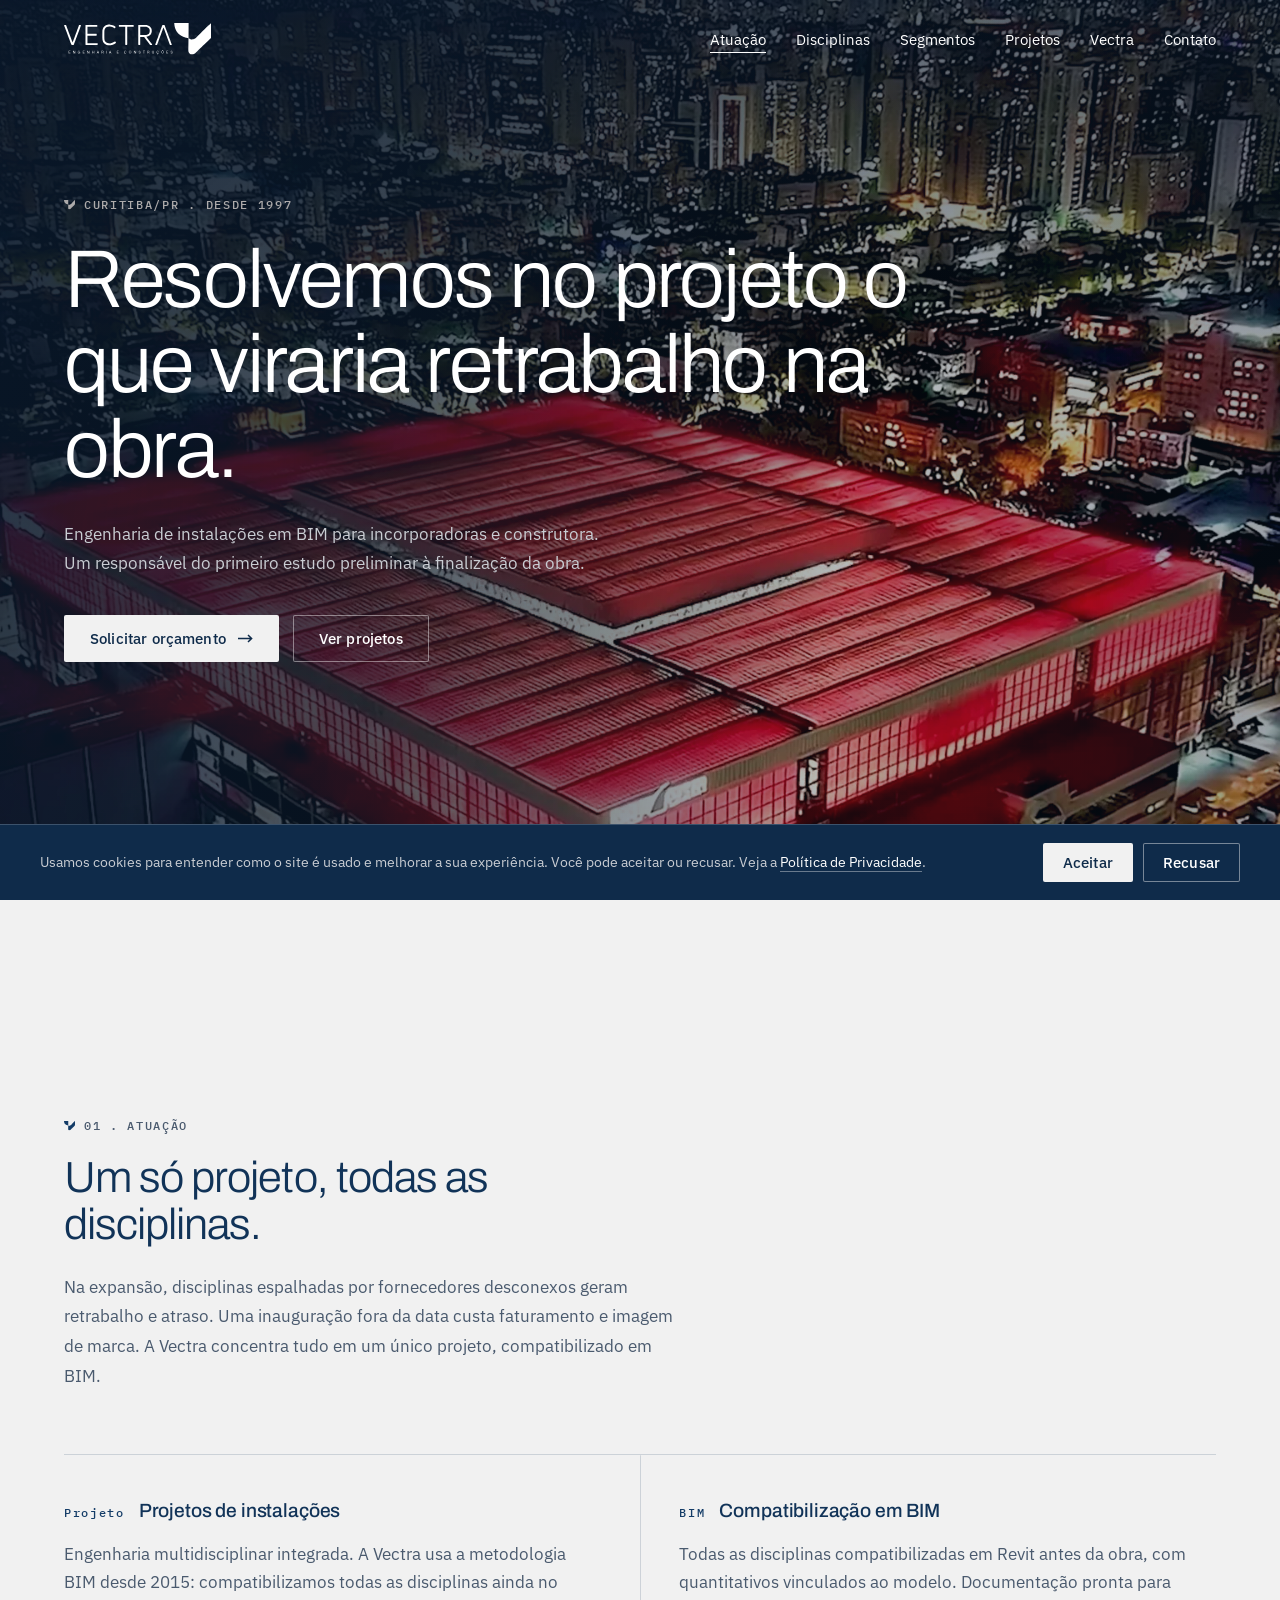
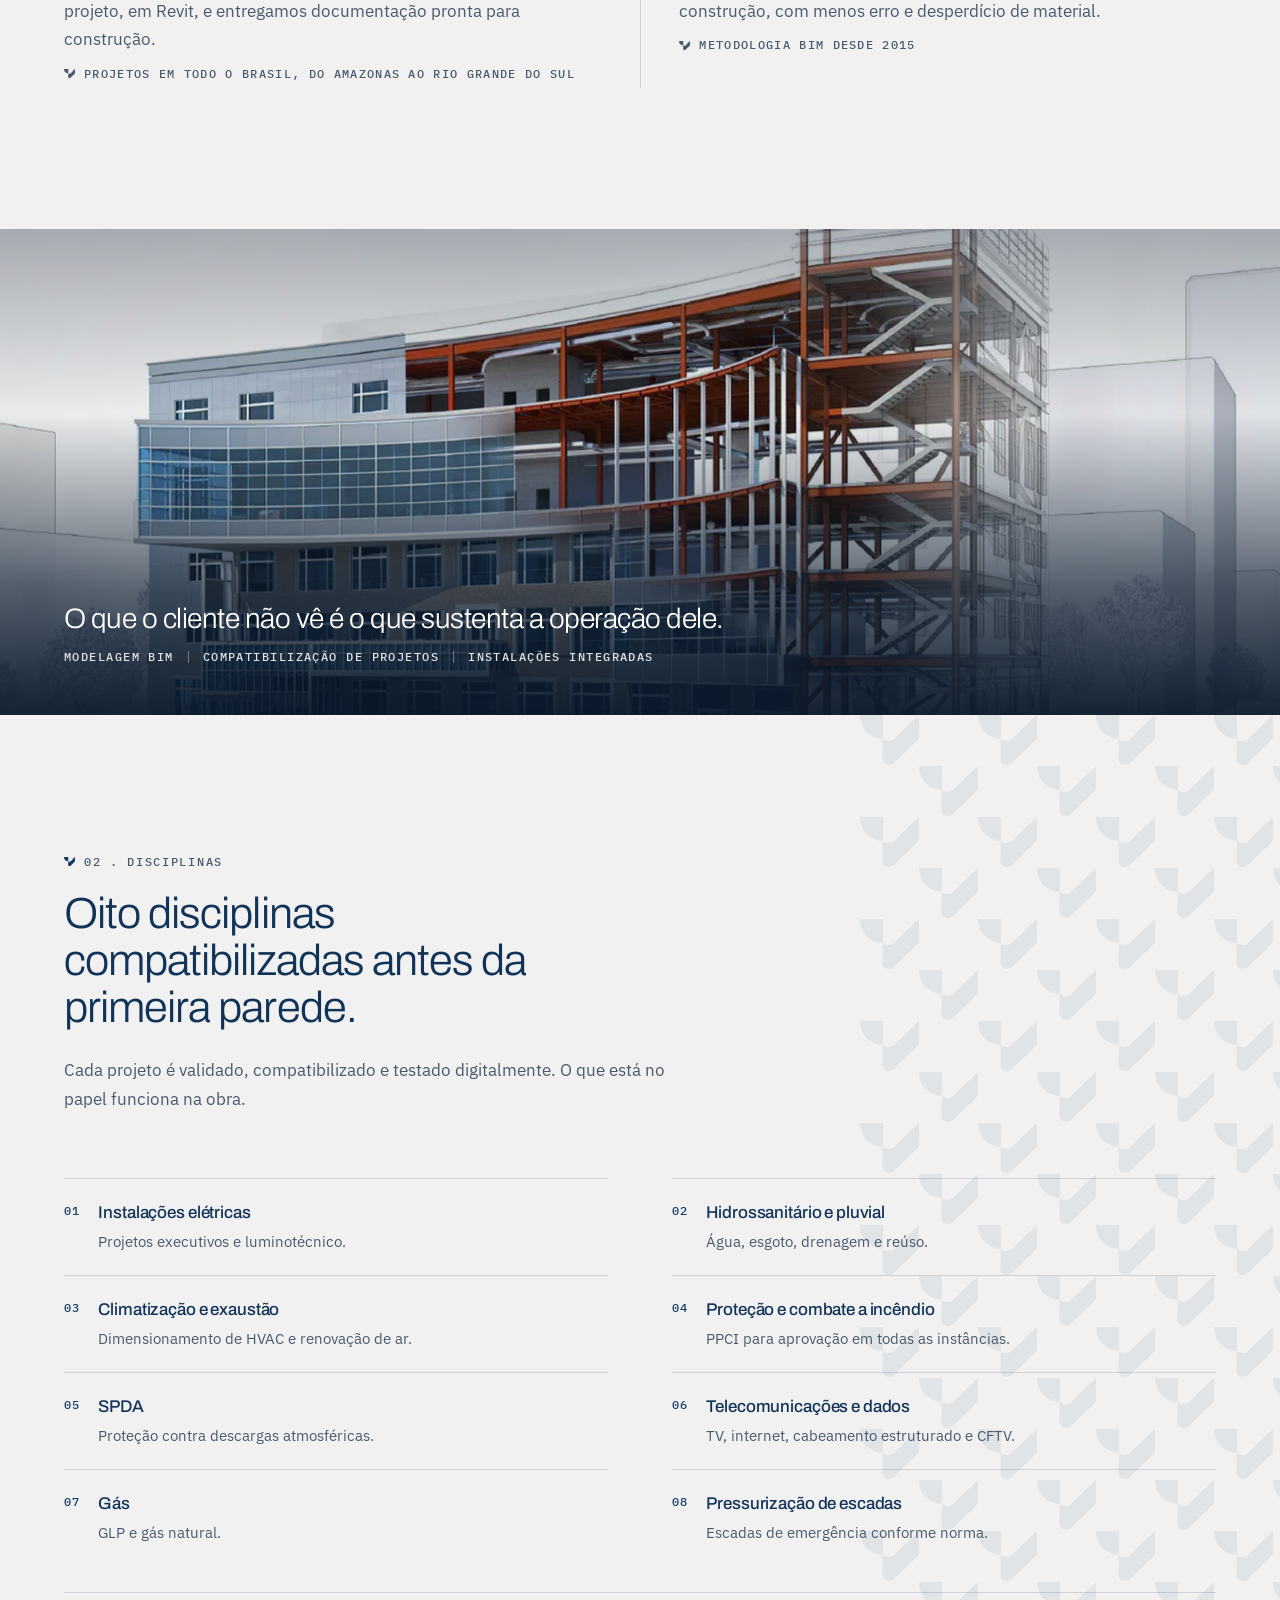
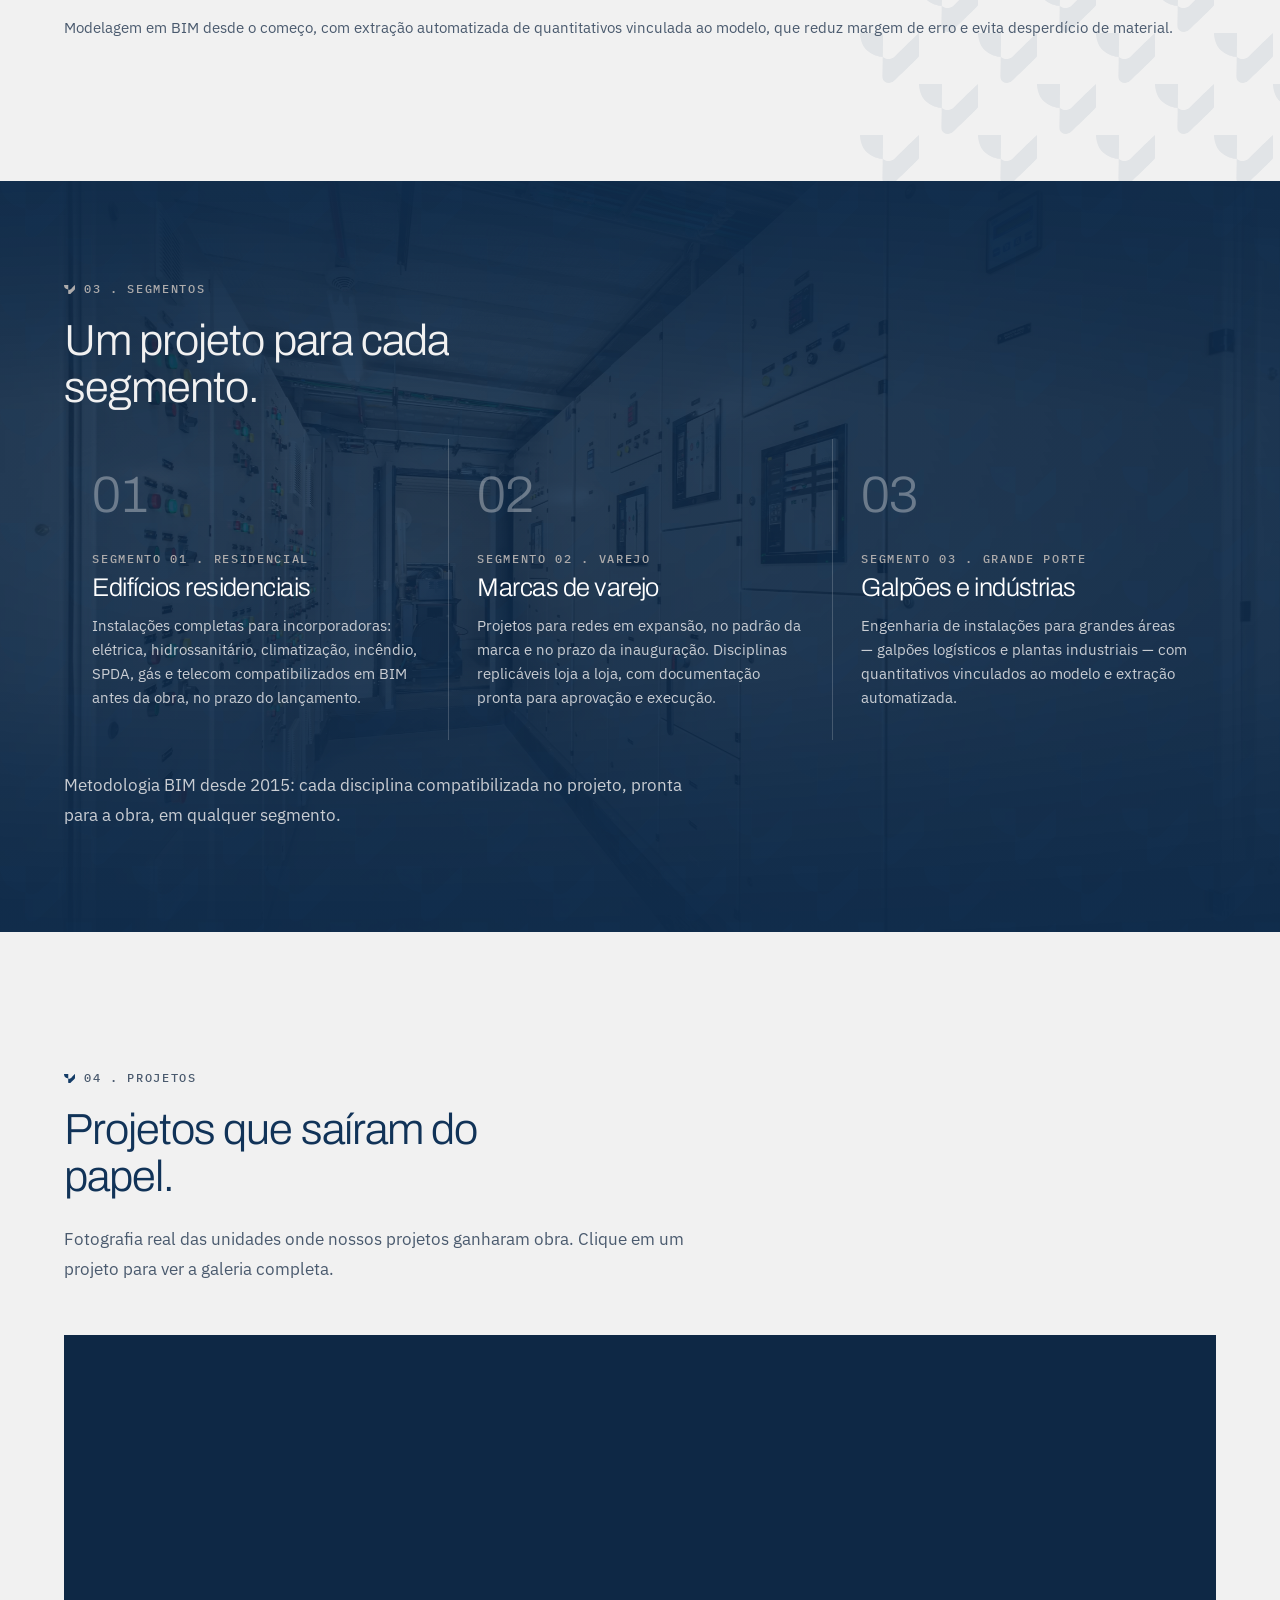
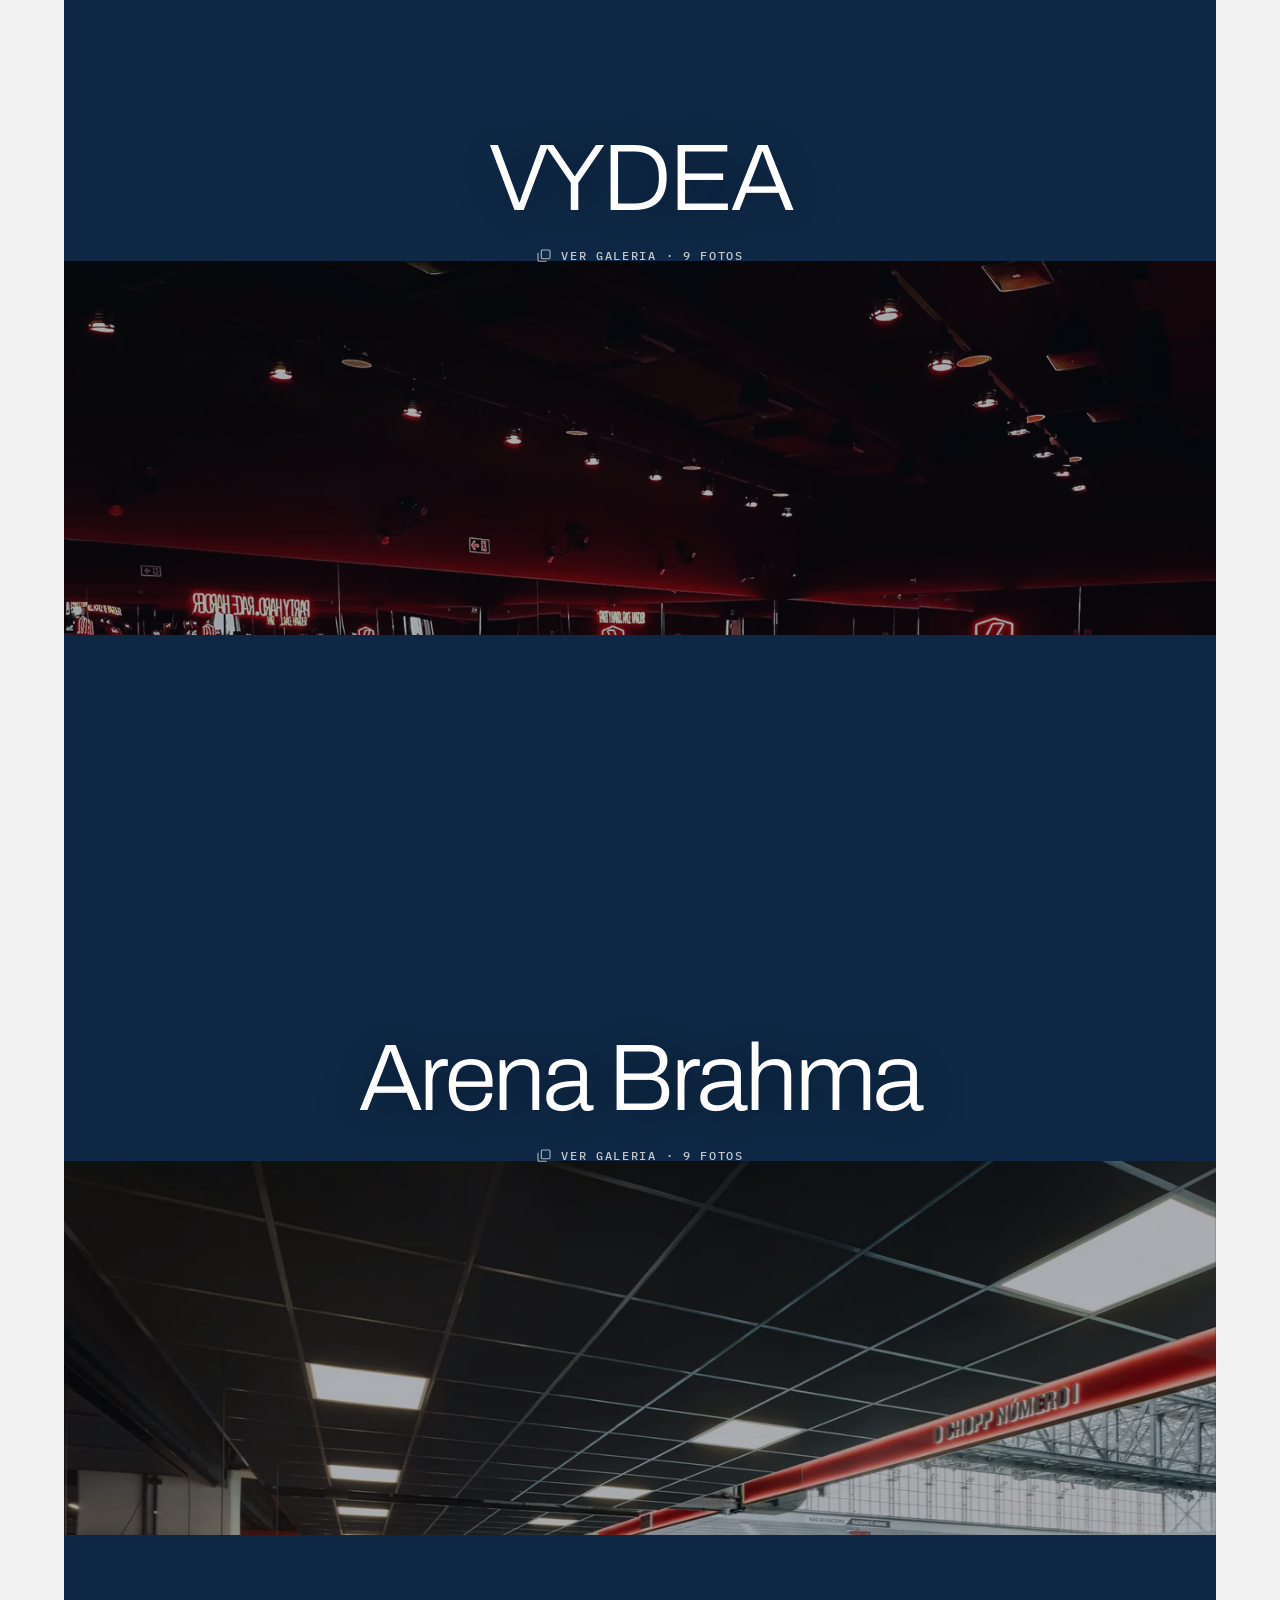
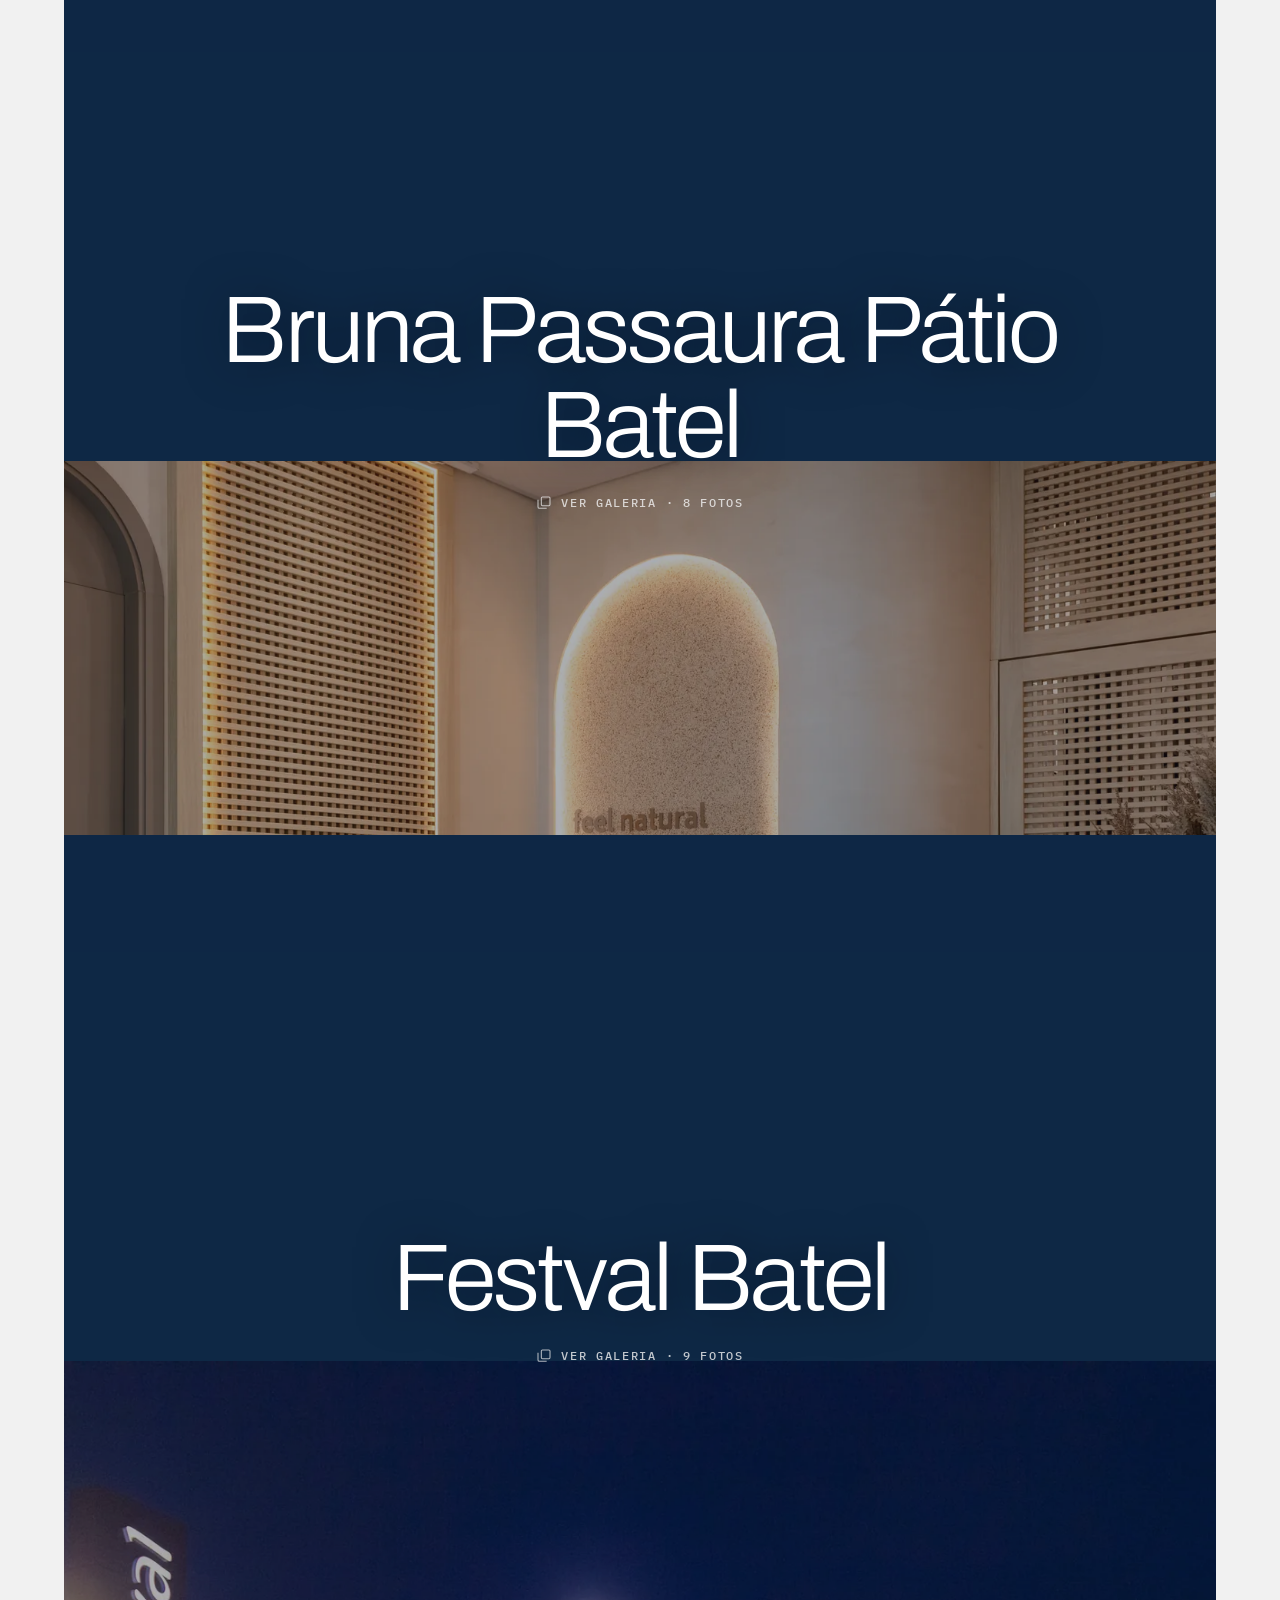
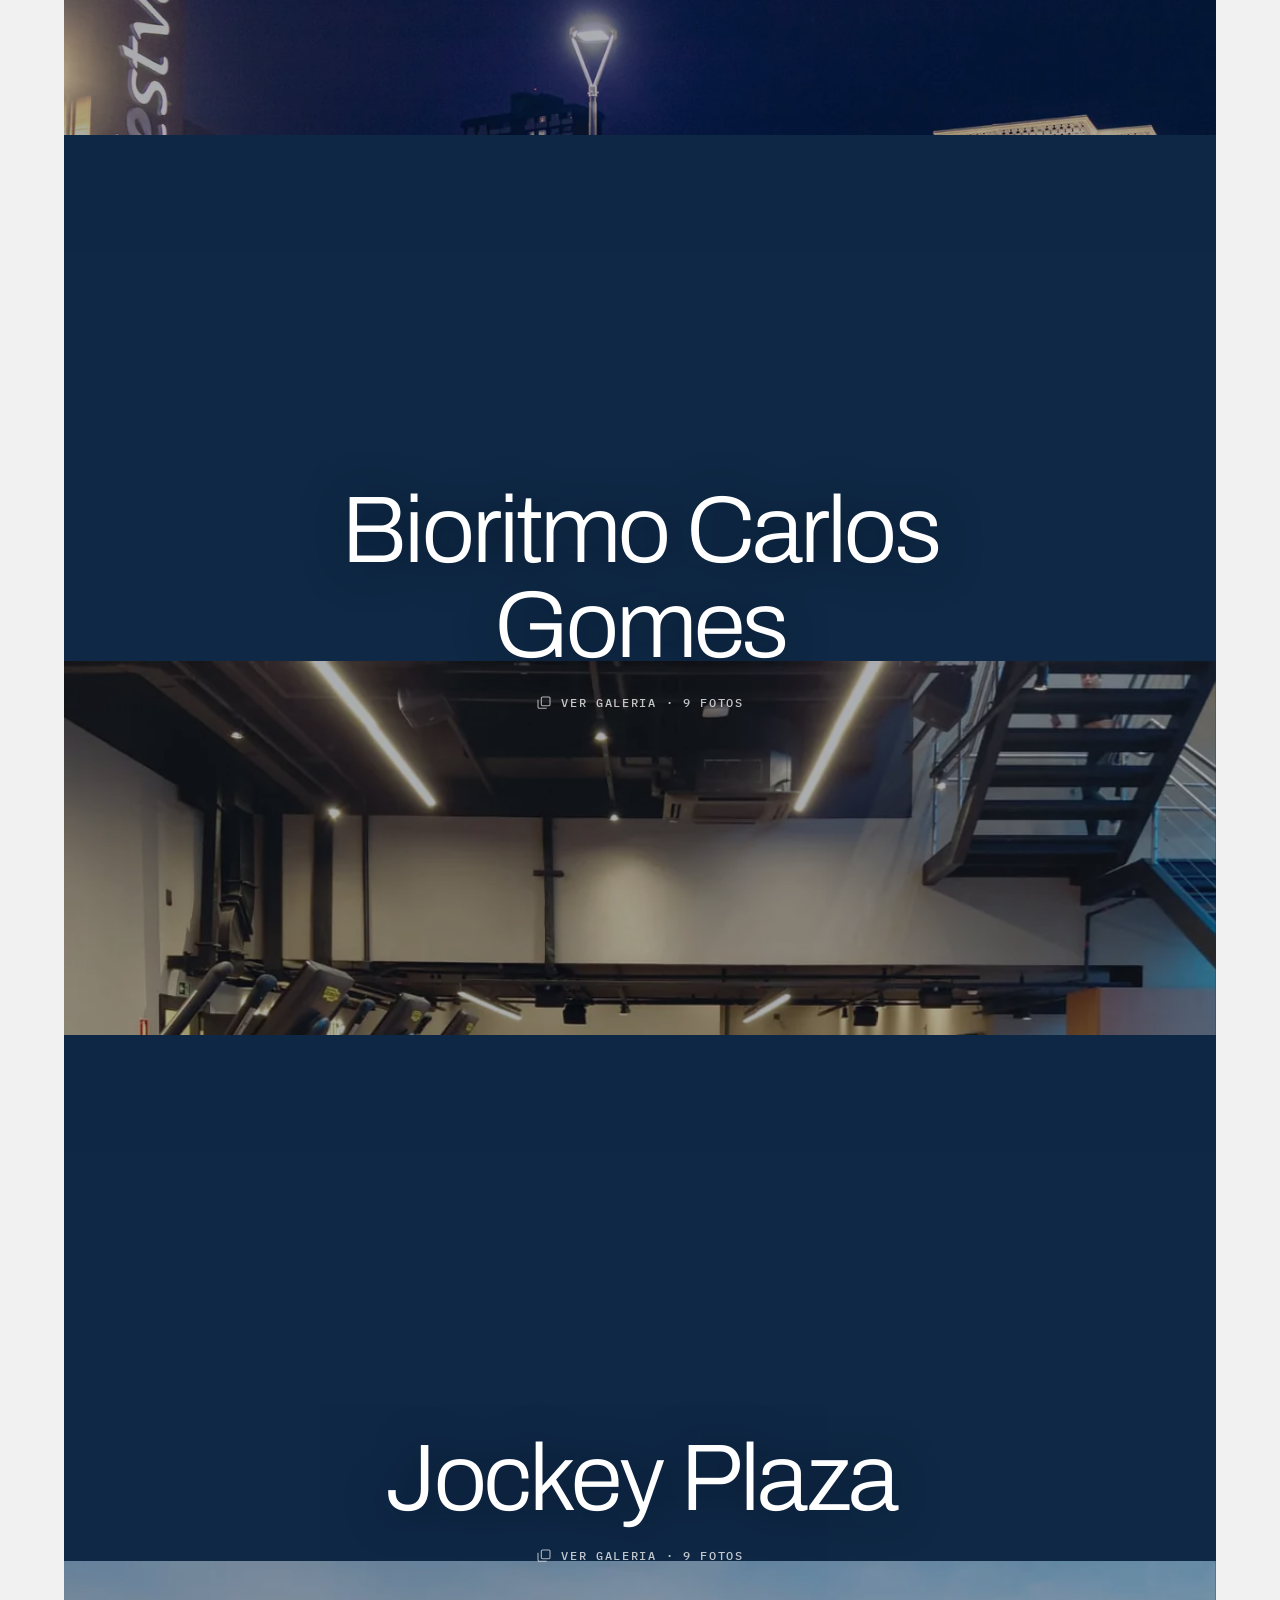
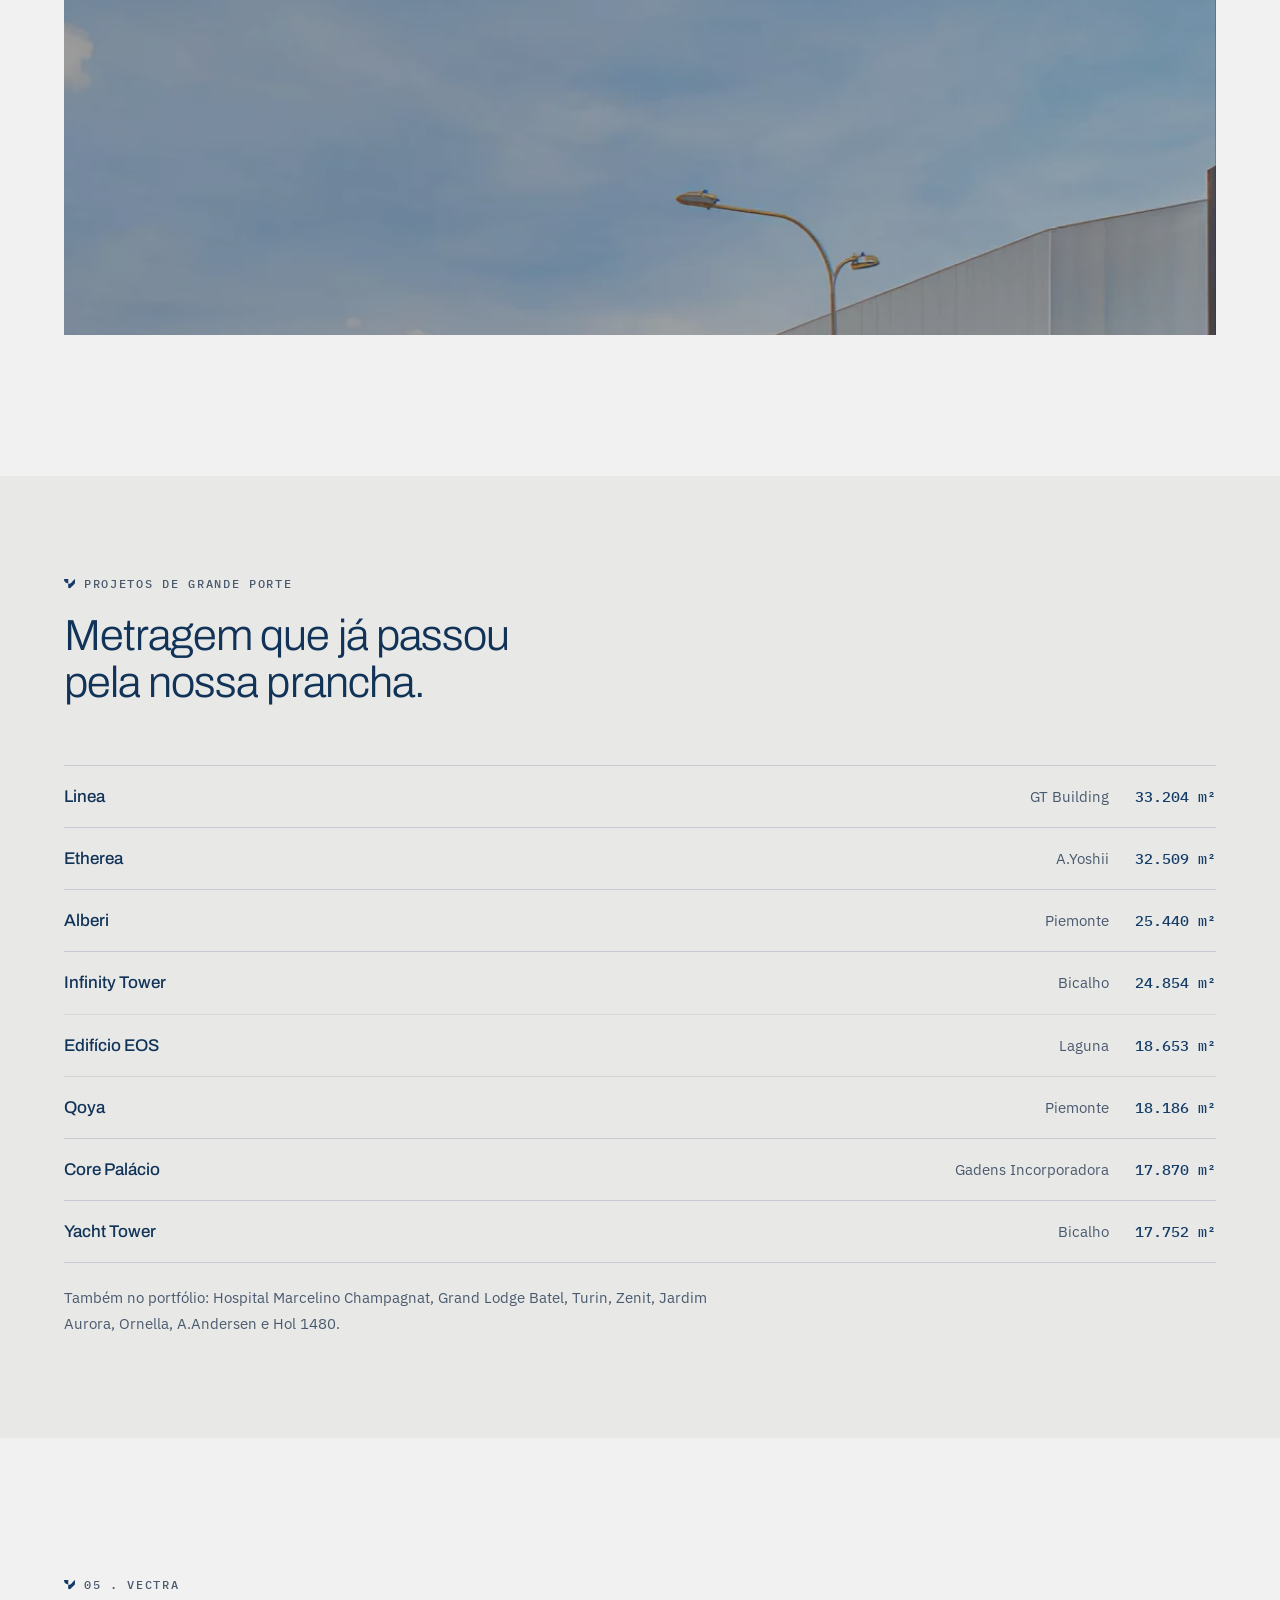
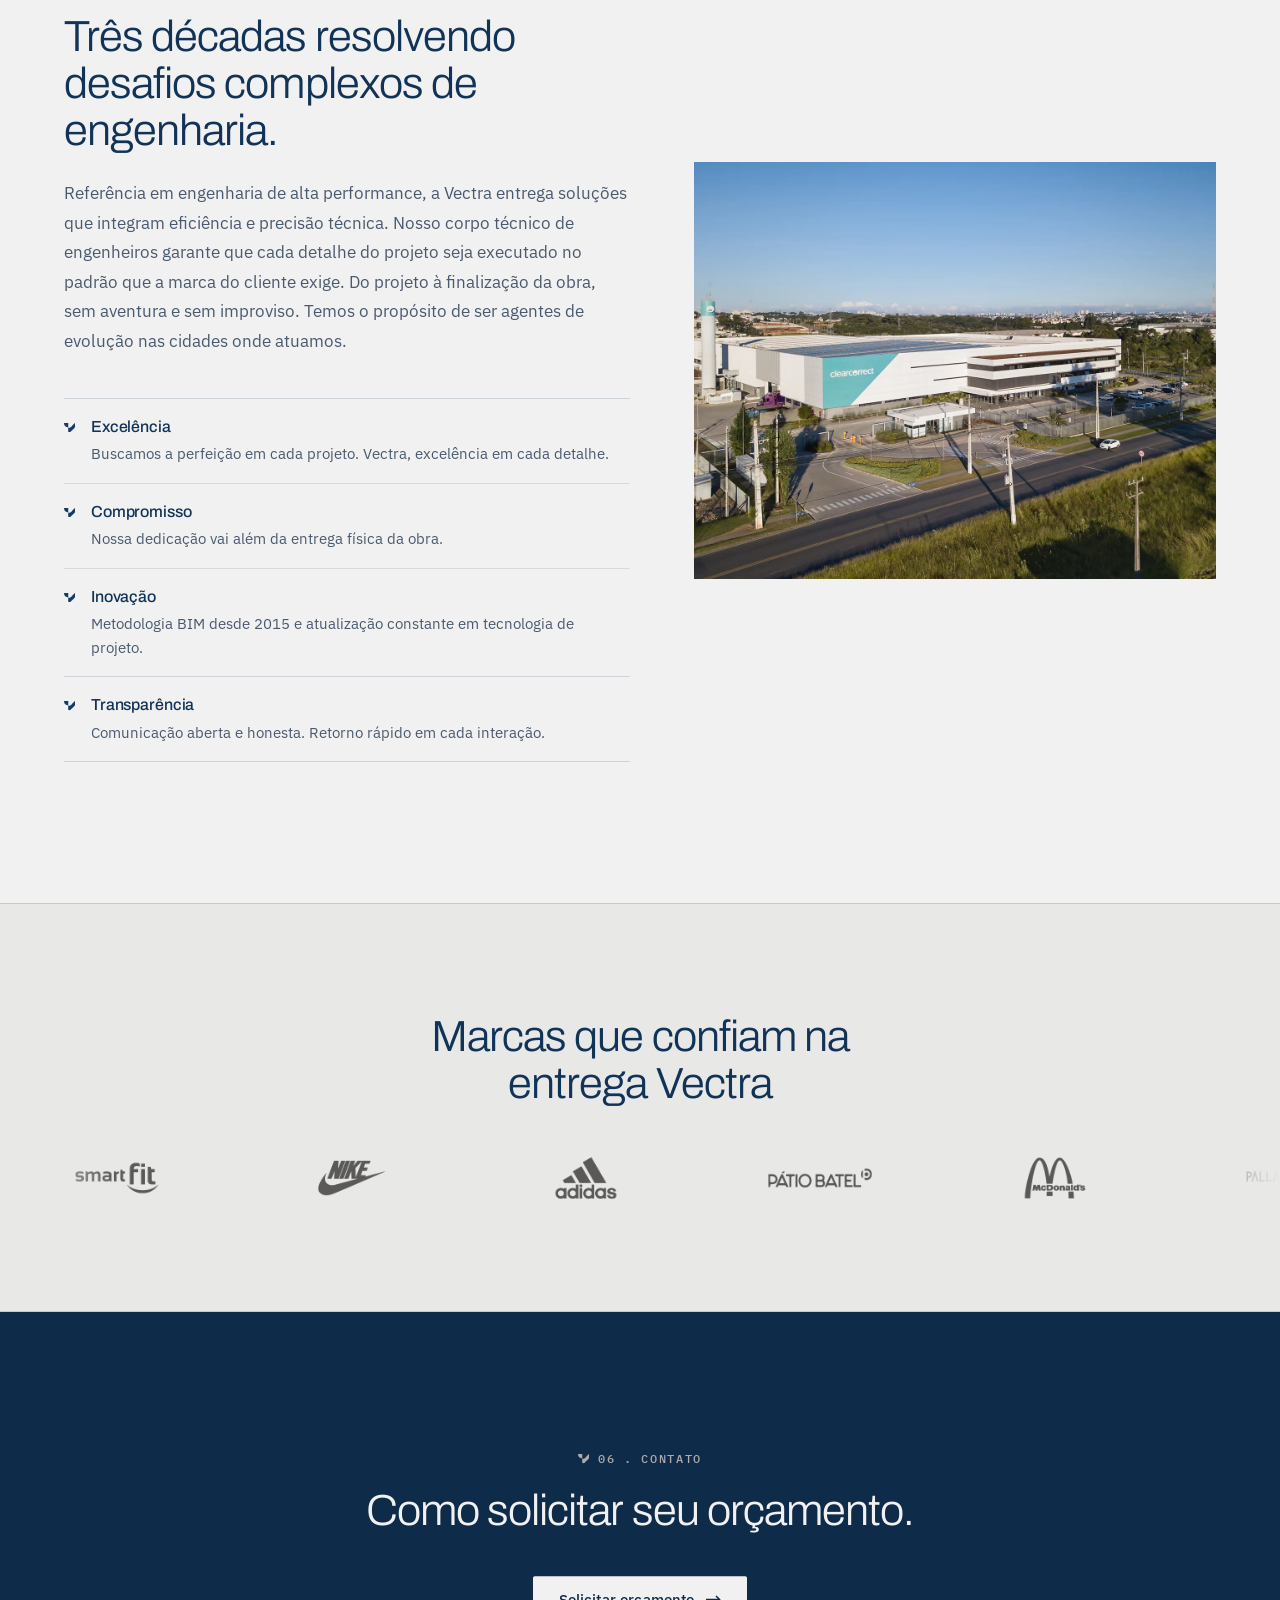
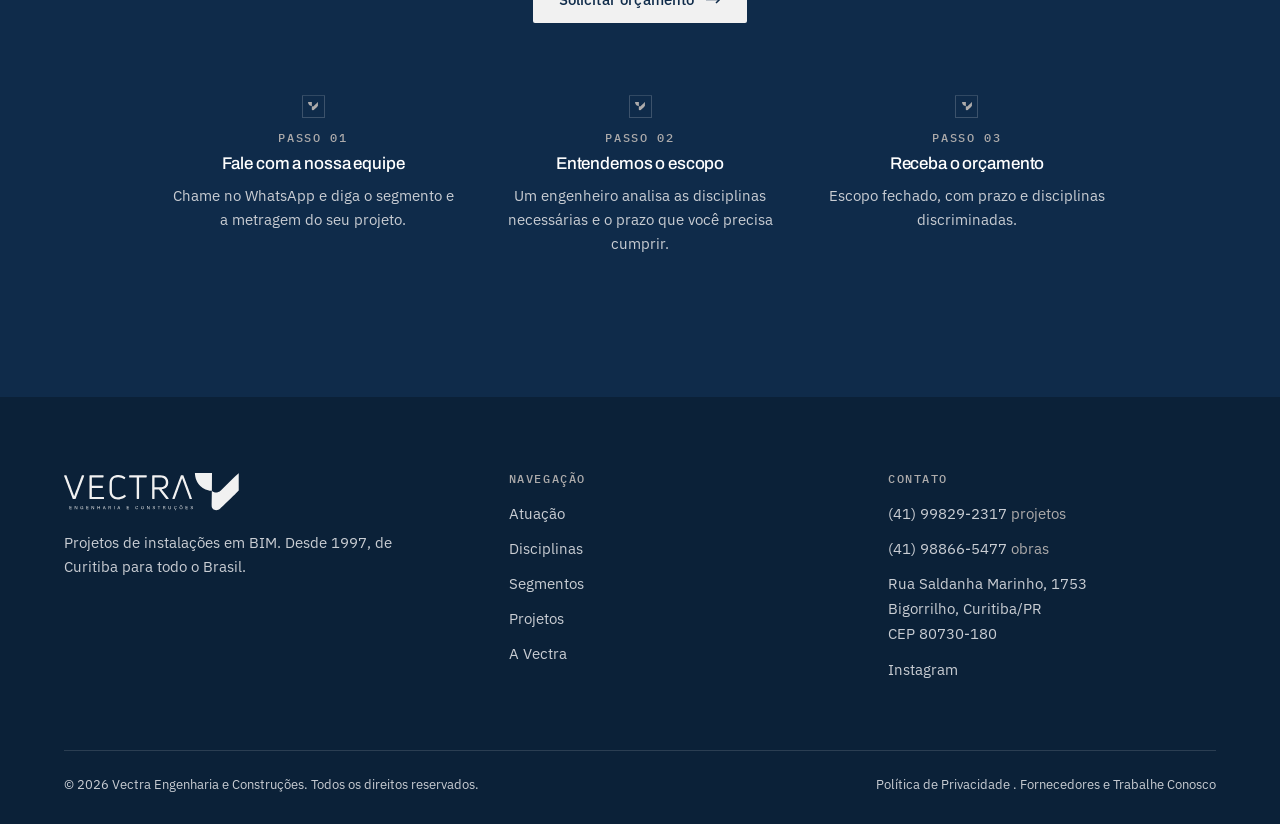
==== commit 12c44532: "Instala GTM + Merlin e aplica ajustes do cliente (reposiciona para projetos) TAGS (task ClickUp 86ak" ====
--- a/deploy-vercel/index.html
+++ b/deploy-vercel/index.html
@@ -1,15 +1,22 @@
 <!DOCTYPE html>
 <html lang="pt-BR">
 <head>
+<!-- BuildV: GTM -->
+<script>(function(w,d,s,l,i){w[l]=w[l]||[];w[l].push({'gtm.start':
+new Date().getTime(),event:'gtm.js'});var f=d.getElementsByTagName(s)[0],
+j=d.createElement(s),dl=l!='dataLayer'?'&l='+l:'';j.async=true;j.src=
+'https://www.googletagmanager.com/gtm.js?id='+i+dl;f.parentNode.insertBefore(j,f);
+})(window,document,'script','dataLayer','GTM-W85BJ9HC');</script>
+<!-- /BuildV: GTM -->
 <meta charset="utf-8">
 <meta name="viewport" content="width=device-width,initial-scale=1">
-<title>Vectra Engenharia e Construções | Projetos de instalações em BIM e obra turn key</title>
-<meta name="description" content="Desde 1997, a Vectra resolve no projeto o que viraria retrabalho na obra. Oito disciplinas de instalações compatibilizadas em BIM e obra turn key para construtoras, varejo e fitness. Curitiba/PR.">
+<title>Vectra Engenharia e Construções | Projetos de instalações em BIM</title>
+<meta name="description" content="Desde 1997, a Vectra resolve no projeto o que viraria retrabalho na obra. Oito disciplinas de instalações compatibilizadas em BIM para incorporadoras e construtoras. Curitiba/PR.">
 <meta name="theme-color" content="#0f2b4a">
 <link rel="canonical" href="https://vectraconstrucoes.com/">
 <meta property="og:type" content="website">
 <meta property="og:title" content="Vectra Engenharia e Construções">
-<meta property="og:description" content="Projetos de instalações em BIM e obra turn key. Desde 1997, em Curitiba/PR.">
+<meta property="og:description" content="Projetos de instalações em BIM. Desde 1997, em Curitiba/PR.">
 <meta property="og:image" content="assets/img/hero.webp">
 <meta property="og:locale" content="pt_BR">
 
@@ -28,7 +35,7 @@
  "@context":"https://schema.org",
  "@type":"GeneralContractor",
  "name":"Vectra Engenharia e Construções",
- "description":"Projetos de instalações em BIM e obra turn key para construtoras, redes de varejo e marcas de fitness.",
+ "description":"Projetos de instalações em BIM para incorporadoras e construtoras.",
  "foundingDate":"1997",
  "url":"https://vectraconstrucoes.com/",
  "telephone":"+5541998292317",
@@ -39,6 +46,10 @@
 </script>
 </head>
 <body>
+<!-- BuildV: GTM (noscript) -->
+<noscript><iframe src="https://www.googletagmanager.com/ns.html?id=GTM-W85BJ9HC"
+height="0" width="0" style="display:none;visibility:hidden"></iframe></noscript>
+<!-- /BuildV: GTM (noscript) -->
 <a class="skip" href="#conteudo">Ir para o conteúdo</a>
 
 <!-- sprite: o logo entra uma vez e e reusado com <use>, herdando currentColor -->
@@ -72,8 +83,8 @@
     <nav class="nav" id="menu" aria-label="Navegação principal">
         <a class="nav__a" href="#atuacao">Atuação</a>
         <a class="nav__a" href="#disciplinas">Disciplinas</a>
-        <a class="nav__a" href="#jornada">Jornada</a>
-        <a class="nav__a" href="#obras">Obras</a>
+        <a class="nav__a" href="#jornada">Segmentos</a>
+        <a class="nav__a" href="#obras">Projetos</a>
         <a class="nav__a" href="#vectra">Vectra</a>
         <a class="nav__a" href="#contato">Contato</a>
       <div class="nav__cta"><a class="btn" data-wa-btn="" href="#contato">Solicitar orçamento<svg class="btn__ar" viewBox="0 0 15 9" fill="none" stroke="currentColor" stroke-width="1.5" aria-hidden="true"><path d="M0 4.5h13.4M10 1l3.6 3.5L10 8"/></svg></a></div>
@@ -101,12 +112,11 @@
     <div class="container hero__in">
       <p class="eyebrow"><svg class="eyebrow__mk" viewBox="0 0 291.146 251.695" aria-hidden="true"><use href="#i-v"/></svg>Curitiba/PR . Desde 1997</p>
       <h1 id="h-hero" data-split>Resolvemos no projeto o que viraria retrabalho na obra.</h1>
-      <p class="hero__sub" data-reveal>Engenharia de instalações em BIM e obra turn key para construtoras,
-        redes de varejo e marcas de fitness em expansão. Um responsável do primeiro estudo
-        à entrega das chaves.</p>
+      <p class="hero__sub" data-reveal>Engenharia de instalações em BIM para incorporadoras e
+        construtora. Um responsável do primeiro estudo preliminar à finalização da obra.</p>
       <div class="hero__act" data-reveal>
         <a class="btn btn--light" data-wa-btn="" href="#contato">Solicitar orçamento<svg class="btn__ar" viewBox="0 0 15 9" fill="none" stroke="currentColor" stroke-width="1.5" aria-hidden="true"><path d="M0 4.5h13.4M10 1l3.6 3.5L10 8"/></svg></a>
-        <a class="btn btn--ghost-dark" href="#obras">Ver obras entregues</a>
+        <a class="btn btn--ghost-dark" href="#obras">Ver projetos</a>
       </div>
     </div>
   </section>
@@ -117,24 +127,25 @@
   <section class="sec" id="atuacao" aria-labelledby="h-atuacao">
     <div class="container">
       <p class="eyebrow"><svg class="eyebrow__mk" viewBox="0 0 291.146 251.695" aria-hidden="true"><use href="#i-v"/></svg>01 . Atuação</p>
-      <h2 id="h-atuacao" data-split>Duas frentes, um único responsável.</h2>
-      <p class="lede lede--gap" data-reveal>Na expansão, projeto e obra em fornecedores
+      <h2 id="h-atuacao" data-split>Um só projeto, todas as disciplinas.</h2>
+      <p class="lede lede--gap" data-reveal>Na expansão, disciplinas espalhadas por fornecedores
         desconexos geram retrabalho e atraso. Uma inauguração fora da data custa faturamento
-        e imagem de marca. A Vectra assume a jornada inteira.</p>
+        e imagem de marca. A Vectra concentra tudo em um único projeto, compatibilizado em BIM.</p>
 
       <div class="frentes">
         <div class="frente" data-reveal data-rv="left">
-          <div class="frente__t"><span class="frente__l">Frente A</span><h3>Projetos de instalações</h3></div>
+          <div class="frente__t"><span class="frente__l">Projeto</span><h3>Projetos de instalações</h3></div>
           <p>Engenharia multidisciplinar integrada. A Vectra usa a metodologia BIM desde 2015:
             compatibilizamos todas as disciplinas ainda no projeto, em Revit, e entregamos
             documentação pronta para construção.</p>
           <p class="frente__meta"><svg class="" viewBox="0 0 291.146 251.695" aria-hidden="true"><use href="#i-v"/></svg>Projetos em todo o Brasil, do Amazonas ao Rio Grande do Sul</p>
         </div>
         <div class="frente" data-reveal data-rv="right">
-          <div class="frente__t"><span class="frente__l">Frente B</span><h3>Obra turn key</h3></div>
-          <p>Unidade executada e entregue pronta para operar. Um único contrato e um único
-            responsável até a conclusão, sem repasse entre fornecedores.</p>
-          <p class="frente__meta"><svg class="" viewBox="0 0 291.146 251.695" aria-hidden="true"><use href="#i-v"/></svg>Atuação como construtora no Sul do país e em São Paulo</p>
+          <div class="frente__t"><span class="frente__l">BIM</span><h3>Compatibilização em BIM</h3></div>
+          <p>Todas as disciplinas compatibilizadas em Revit antes da obra, com quantitativos
+            vinculados ao modelo. Documentação pronta para construção, com menos erro e
+            desperdício de material.</p>
+          <p class="frente__meta"><svg class="" viewBox="0 0 291.146 251.695" aria-hidden="true"><use href="#i-v"/></svg>Metodologia BIM desde 2015</p>
         </div>
       </div>
     </div>
@@ -145,7 +156,7 @@
     <div class="band__bg"><img src="assets/img/band-bim.webp" alt="Modelo BIM de uma obra da Vectra, com estrutura e instalações compatibilizadas antes da execução" loading="lazy" decoding="async" width="1600" height="900" data-para="0.11"></div>
     <div class="container band__in">
       <p class="band__cap" data-reveal="soft">O que o cliente não vê é o que sustenta a operação dele.</p>
-      <p class="band__meta" data-reveal><span>Modelagem BIM</span><span>Compatibilização de projetos</span><span>Estrutura e instalações integradas</span></p>
+      <p class="band__meta" data-reveal><span>Modelagem BIM</span><span>Compatibilização de projetos</span><span>Instalações integradas</span></p>
     </div>
   </section>
 
@@ -161,7 +172,7 @@
       <div class="disc">
           <div class="disc__i" data-reveal>
             <span class="disc__n">01</span>
-            <div><h3 class="disc__t">Instalações elétricas</h3><p class="disc__d">Projetos executivos e laudos técnicos.</p></div>
+            <div><h3 class="disc__t">Instalações elétricas</h3><p class="disc__d">Projetos executivos e luminotécnico.</p></div>
           </div>
           <div class="disc__i" data-reveal>
             <span class="disc__n">02</span>
@@ -191,9 +202,8 @@
             <span class="disc__n">08</span>
             <div><h3 class="disc__t">Pressurização de escadas</h3><p class="disc__d">Escadas de emergência conforme norma.</p></div>
           </div>
-        <p class="disc__foot" data-reveal>Complementares: projeto luminotécnico e projeto estrutural.
-          Modelagem em BIM desde o começo, com extração automatizada de quantitativos vinculada
-          ao modelo, que reduz margem de erro e evita desperdício de material.</p>
+        <p class="disc__foot" data-reveal>Modelagem em BIM desde o começo, com extração automatizada
+          de quantitativos vinculada ao modelo, que reduz margem de erro e evita desperdício de material.</p>
       </div>
     </div>
   </section>
@@ -207,76 +217,46 @@
       <span class="jor__mesh"></span>
     </div>
     <div class="container jor__head">
-      <p class="eyebrow"><svg class="eyebrow__mk" viewBox="0 0 291.146 251.695" aria-hidden="true"><use href="#i-v"/></svg>03 . Jornada</p>
-      <h2 id="h-jor" data-split>Uma única jornada, um único responsável.</h2>
+      <p class="eyebrow"><svg class="eyebrow__mk" viewBox="0 0 291.146 251.695" aria-hidden="true"><use href="#i-v"/></svg>03 . Segmentos</p>
+      <h2 id="h-jor" data-split>Um projeto para cada segmento.</h2>
     </div>
     <div class="jor__scene">
       <div class="container">
         <div class="jor__track">
           <article class="jor__step">
             <span class="jor__n">01</span>
-            <p class="jor__k">Etapa 01 . O início</p>
-            <h3 class="jor__t">Projeto de instalações</h3>
-            <p class="jor__p">Elétrico, estrutural, hidrossanitário, climatização e exaustão, SPDA, telecom, gás, drenagem e pressurização de escadas. Compatibilização entre todas as disciplinas ainda no projeto, em Revit e BIM, que elimina conflito e retrabalho na obra.</p>
+            <p class="jor__k">Segmento 01 . Residencial</p>
+            <h3 class="jor__t">Edifícios residenciais</h3>
+            <p class="jor__p">Instalações completas para incorporadoras: elétrica, hidrossanitário, climatização, incêndio, SPDA, gás e telecom compatibilizados em BIM antes da obra, no prazo do lançamento.</p>
           </article>
           <article class="jor__step">
             <span class="jor__n">02</span>
-            <p class="jor__k">Etapa 02 . A gestão</p>
-            <h3 class="jor__t">Planejamento e compatibilização</h3>
-            <p class="jor__p">Cronograma ancorado na data do cliente, com planejamento semanal e acompanhamento diário. Coordenação técnica com rastreabilidade: o cliente sempre sabe em que fase a obra está e quais são os próximos passos.</p>
+            <p class="jor__k">Segmento 02 . Varejo</p>
+            <h3 class="jor__t">Marcas de varejo</h3>
+            <p class="jor__p">Projetos para redes em expansão, no padrão da marca e no prazo da inauguração. Disciplinas replicáveis loja a loja, com documentação pronta para aprovação e execução.</p>
           </article>
           <article class="jor__step">
             <span class="jor__n">03</span>
-            <p class="jor__k">Etapa 03 . A entrega</p>
-            <h3 class="jor__t">Obra turn key</h3>
-            <p class="jor__p">Obra executada e entregue pronta para operar. Um único contrato e um único responsável até a conclusão, sem repasse entre fornecedores. Qualidade dos materiais às soluções construtivas.</p>
+            <p class="jor__k">Segmento 03 . Grande porte</p>
+            <h3 class="jor__t">Galpões e indústrias</h3>
+            <p class="jor__p">Engenharia de instalações para grandes áreas — galpões logísticos e plantas industriais — com quantitativos vinculados ao modelo e extração automatizada.</p>
           </article>
         </div>
       </div>
     </div>
     <div class="container jor__foot">
-      <p class="lede" data-reveal>Metodologia BIM, gestão contínua e alto padrão de acabamento:
-        qualidade técnica integrada e controle operacional em escala.</p>
-    </div>
-  </section>
-
-  <!-- ============ ESCOPO DE OBRA (split: foto + lista) ============ -->
-  <section class="sec" id="escopo" aria-labelledby="h-escopo">
-    <div class="container">
-      <div class="sobre sobre--inv">
-        <figure class="sobre__fig" data-reveal="fig">
-          <img src="assets/img/escopo-pinhais.webp" alt="Academia Smart Fit Pinhais entregue pela Vectra" loading="lazy" decoding="async" width="1600" height="879">
-        </figure>
-        <div>
-          <p class="eyebrow"><svg class="eyebrow__mk" viewBox="0 0 291.146 251.695" aria-hidden="true"><use href="#i-v"/></svg>Escopo de execução</p>
-          <h2 id="h-escopo" data-split>Construção civil, solução completa para a sua obra.</h2>
-          <p class="lede lede--gap" data-reveal>No canteiro, a Vectra assume da fundação ao
-            acabamento fino. Um único contrato cobre a obra e todos os sistemas que a fazem
-            operar no dia da inauguração.</p>
-          <div class="esc">
-            <p class="esc__i" data-reveal><svg class="esc__mk" viewBox="0 0 291.146 251.695" aria-hidden="true"><use href="#i-v"/></svg><span>Construção civil da fundação ao acabamento fino</span></p>
-            <p class="esc__i" data-reveal><svg class="esc__mk" viewBox="0 0 291.146 251.695" aria-hidden="true"><use href="#i-v"/></svg><span>Instalações elétricas e automação</span></p>
-            <p class="esc__i" data-reveal><svg class="esc__mk" viewBox="0 0 291.146 251.695" aria-hidden="true"><use href="#i-v"/></svg><span>Subestação e entrada de energia</span></p>
-            <p class="esc__i" data-reveal><svg class="esc__mk" viewBox="0 0 291.146 251.695" aria-hidden="true"><use href="#i-v"/></svg><span>Prevenção e combate a incêndio</span></p>
-            <p class="esc__i" data-reveal><svg class="esc__mk" viewBox="0 0 291.146 251.695" aria-hidden="true"><use href="#i-v"/></svg><span>Sistema de ar-condicionado</span></p>
-            <p class="esc__i" data-reveal><svg class="esc__mk" viewBox="0 0 291.146 251.695" aria-hidden="true"><use href="#i-v"/></svg><span>Sistema de renovação de ar</span></p>
-            <p class="esc__i" data-reveal><svg class="esc__mk" viewBox="0 0 291.146 251.695" aria-hidden="true"><use href="#i-v"/></svg><span>Sistema de exaustão</span></p>
-            <p class="esc__i" data-reveal><svg class="esc__mk" viewBox="0 0 291.146 251.695" aria-hidden="true"><use href="#i-v"/></svg><span>Reformas e adequações</span></p>
-            <p class="esc__i" data-reveal><svg class="esc__mk" viewBox="0 0 291.146 251.695" aria-hidden="true"><use href="#i-v"/></svg><span>Comunicação visual interna e externa</span></p>
-            <p class="esc__i" data-reveal><svg class="esc__mk" viewBox="0 0 291.146 251.695" aria-hidden="true"><use href="#i-v"/></svg><span>Mobiliário</span></p>
-          </div>
-        </div>
-      </div>
+      <p class="lede" data-reveal>Metodologia BIM desde 2015: cada disciplina compatibilizada
+        no projeto, pronta para a obra, em qualquer segmento.</p>
     </div>
   </section>
 
   <!-- ============ 04 OBRAS: portfolio ============ -->
   <section class="sec" id="obras" aria-labelledby="h-obras">
     <div class="container">
-      <p class="eyebrow"><svg class="eyebrow__mk" viewBox="0 0 291.146 251.695" aria-hidden="true"><use href="#i-v"/></svg>04 . Obras</p>
-      <h2 id="h-obras" data-split>Obras entregues e em andamento.</h2>
-      <p class="lede lede--gap" data-reveal>Fotografia real das unidades onde nossos
-        projetos e nossa execução saíram do papel. Clique em uma obra para ver a galeria completa.</p>
+      <p class="eyebrow"><svg class="eyebrow__mk" viewBox="0 0 291.146 251.695" aria-hidden="true"><use href="#i-v"/></svg>04 . Projetos</p>
+      <h2 id="h-obras" data-split>Projetos que saíram do papel.</h2>
+      <p class="lede lede--gap" data-reveal>Fotografia real das unidades onde nossos projetos
+        ganharam obra. Clique em um projeto para ver a galeria completa.</p>
 
             <div class="pfx">
         <button class="pfx__item" type="button"
@@ -349,42 +329,6 @@
     </div>
   </section>
 
-  <!-- ============ EM CENA: reels cinematograficos (click-to-play) ============ -->
-  <section class="reel-sec sec--dark" id="videos" aria-labelledby="h-videos">
-    <div class="container">
-      <p class="eyebrow"><svg class="eyebrow__mk" viewBox="0 0 291.146 251.695" aria-hidden="true"><use href="#i-v"/></svg>Em cena</p>
-      <h2 id="h-videos" data-split>As obras em movimento.</h2>
-      <p class="lede lede--gap" data-reveal>Da estrutura ao acabamento, o que entregamos ganha vida.
-        Escolha uma obra e assista ao vídeo completo.</p>
-    </div>
-    <div class="container reels">
-      <button class="reel" type="button"
-              data-video="assets/video/bioritmo-full.mp4"
-              data-title="Bioritmo Carlos Gomes"
-              data-sub="Academia · Curitiba/PR"
-              aria-label="Assistir ao vídeo da obra Bioritmo Carlos Gomes">
-        <img class="reel__img" src="assets/img/poster-bioritmo.webp" alt="Fachada iluminada da academia Bioritmo Carlos Gomes, em Curitiba, entregue pela Vectra" loading="lazy" decoding="async" width="1920" height="1080">
-        <span class="reel__scrim" aria-hidden="true"></span>
-        <span class="reel__play" aria-hidden="true"><svg viewBox="0 0 18 20"><path d="M1 1l16 9-16 9z" fill="currentColor"/></svg></span>
-        <span class="reel__cap">
-          <span class="reel__t">Bioritmo Carlos Gomes</span>
-        </span>
-      </button>
-      <button class="reel" type="button"
-              data-video="assets/video/arena-brahma-full.mp4"
-              data-title="Arena Brahma"
-              data-sub="Bar e restaurante · Curitiba/PR"
-              aria-label="Assistir ao vídeo da obra Arena Brahma">
-        <img class="reel__img" src="assets/img/poster-arena-brahma.webp" alt="Salão do Arena Brahma, em Curitiba, com as arquibancadas do estádio ao fundo, entregue pela Vectra" loading="lazy" decoding="async" width="1920" height="1080">
-        <span class="reel__scrim" aria-hidden="true"></span>
-        <span class="reel__play" aria-hidden="true"><svg viewBox="0 0 18 20"><path d="M1 1l16 9-16 9z" fill="currentColor"/></svg></span>
-        <span class="reel__cap">
-          <span class="reel__t">Arena Brahma</span>
-        </span>
-      </button>
-    </div>
-  </section>
-
   <!-- ============ GRANDE PORTE: lista tipografica ============ -->
   <section class="sec sec--md sec--paper2" aria-labelledby="h-gp">
     <div class="container">
@@ -410,7 +354,7 @@
             <span class="gp__n">Qoya</span><span class="gp__i">Piemonte</span><span class="gp__a">18.186 m²</span>
           </div>
           <div class="gp__r" data-reveal>
-            <span class="gp__n">Core Palácio</span><span class="gp__i">Thá Engenharia</span><span class="gp__a">17.870 m²</span>
+            <span class="gp__n">Core Palácio</span><span class="gp__i">Gadens Incorporadora</span><span class="gp__a">17.870 m²</span>
           </div>
           <div class="gp__r" data-reveal>
             <span class="gp__n">Yacht Tower</span><span class="gp__i">Bicalho</span><span class="gp__a">17.752 m²</span>
@@ -430,9 +374,9 @@
           <h2 id="h-vectra" data-split>Três décadas resolvendo desafios complexos de engenharia.</h2>
           <p class="lede lede--gap" data-reveal>Referência em engenharia de alta
             performance, a Vectra entrega soluções que integram eficiência e precisão técnica.
-            Nosso corpo técnico de engenheiros e arquitetos garante que cada detalhe do projeto
-            seja executado no padrão que a marca do cliente exige. Do projeto à entrega das
-            chaves, sem aventura e sem improviso. Temos o propósito de ser agentes de evolução
+            Nosso corpo técnico de engenheiros garante que cada detalhe do projeto
+            seja executado no padrão que a marca do cliente exige. Do projeto à finalização
+            da obra, sem aventura e sem improviso. Temos o propósito de ser agentes de evolução
             nas cidades onde atuamos.</p>
           <div class="pil">
             <div class="pil__i" data-reveal>
@@ -492,7 +436,7 @@
           <p class="eyebrow"><svg class="eyebrow__mk" viewBox="0 0 291.146 251.695" aria-hidden="true"><use href="#i-v"/></svg>06 . Contato</p>
           <h2 id="h-contato" data-split>Como solicitar seu orçamento.</h2>
           <div class="cta__act" data-reveal>
-            <a class="btn btn--light" data-wa-btn="projetos de instalações ou obra turn key" href="#">Solicitar orçamento<svg class="btn__ar" viewBox="0 0 15 9" fill="none" stroke="currentColor" stroke-width="1.5" aria-hidden="true"><path d="M0 4.5h13.4M10 1l3.6 3.5L10 8"/></svg></a>
+            <a class="btn btn--light" data-wa-btn="projetos de instalações" href="#">Solicitar orçamento<svg class="btn__ar" viewBox="0 0 15 9" fill="none" stroke="currentColor" stroke-width="1.5" aria-hidden="true"><path d="M0 4.5h13.4M10 1l3.6 3.5L10 8"/></svg></a>
           </div>
         </div>
 
@@ -528,7 +472,7 @@
     <div class="ft__top">
       <div>
         <span class="ft__logo"><svg viewBox="0 0 546.2352 118.695987" role="img" aria-label="Vectra Engenharia e Construções"><use href="#i-logo"/></svg></span>
-        <p class="ft__p">Projetos de instalações em BIM e obra turn key. Desde 1997, de Curitiba
+        <p class="ft__p">Projetos de instalações em BIM. Desde 1997, de Curitiba
           para todo o Brasil.</p>
       </div>
       <div>
@@ -536,8 +480,8 @@
         <ul class="ft__l">
           <li><a href="#atuacao">Atuação</a></li>
           <li><a href="#disciplinas">Disciplinas</a></li>
-          <li><a href="#jornada">Jornada</a></li>
-          <li><a href="#obras">Obras</a></li>
+          <li><a href="#jornada">Segmentos</a></li>
+          <li><a href="#obras">Projetos</a></li>
           <li><a href="#vectra">A Vectra</a></li>
         </ul>
       </div>
@@ -606,5 +550,11 @@
 
 <script src="js/motion.js" defer></script>
 <script src="js/app.js" defer></script>
+<!-- BuildV: Merlin -->
+<script nonce="674b0441fc6c35a4da4470bf0253f58e" src='https://scripts.gomerlin.com.br/merlin.js'></script>
+<script>
+  Merlin.Popup.initFromSource("https://tools.gomerlin.com.br/popup/ca1f1b11-eb88-43d1-bd83-7212df0e7126");
+</script>
+<!-- /BuildV: Merlin -->
 </body>
 </html>
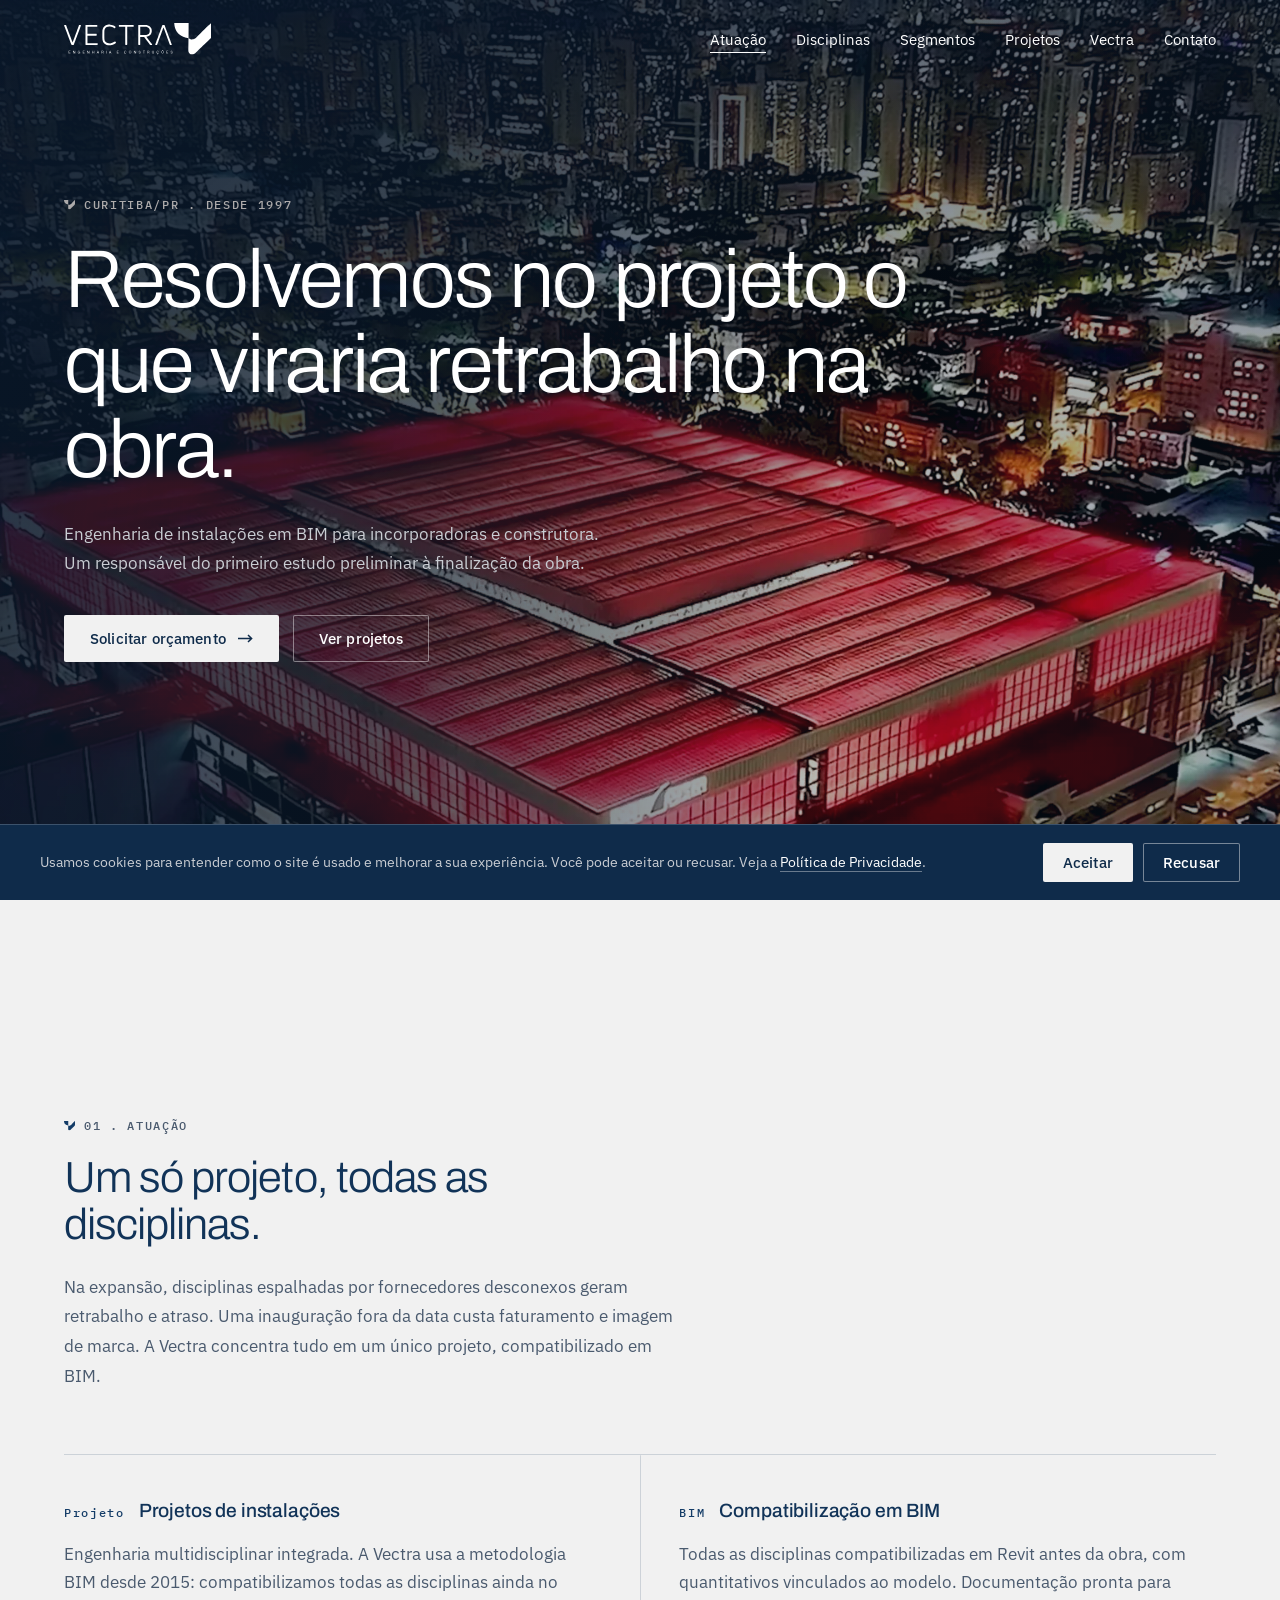
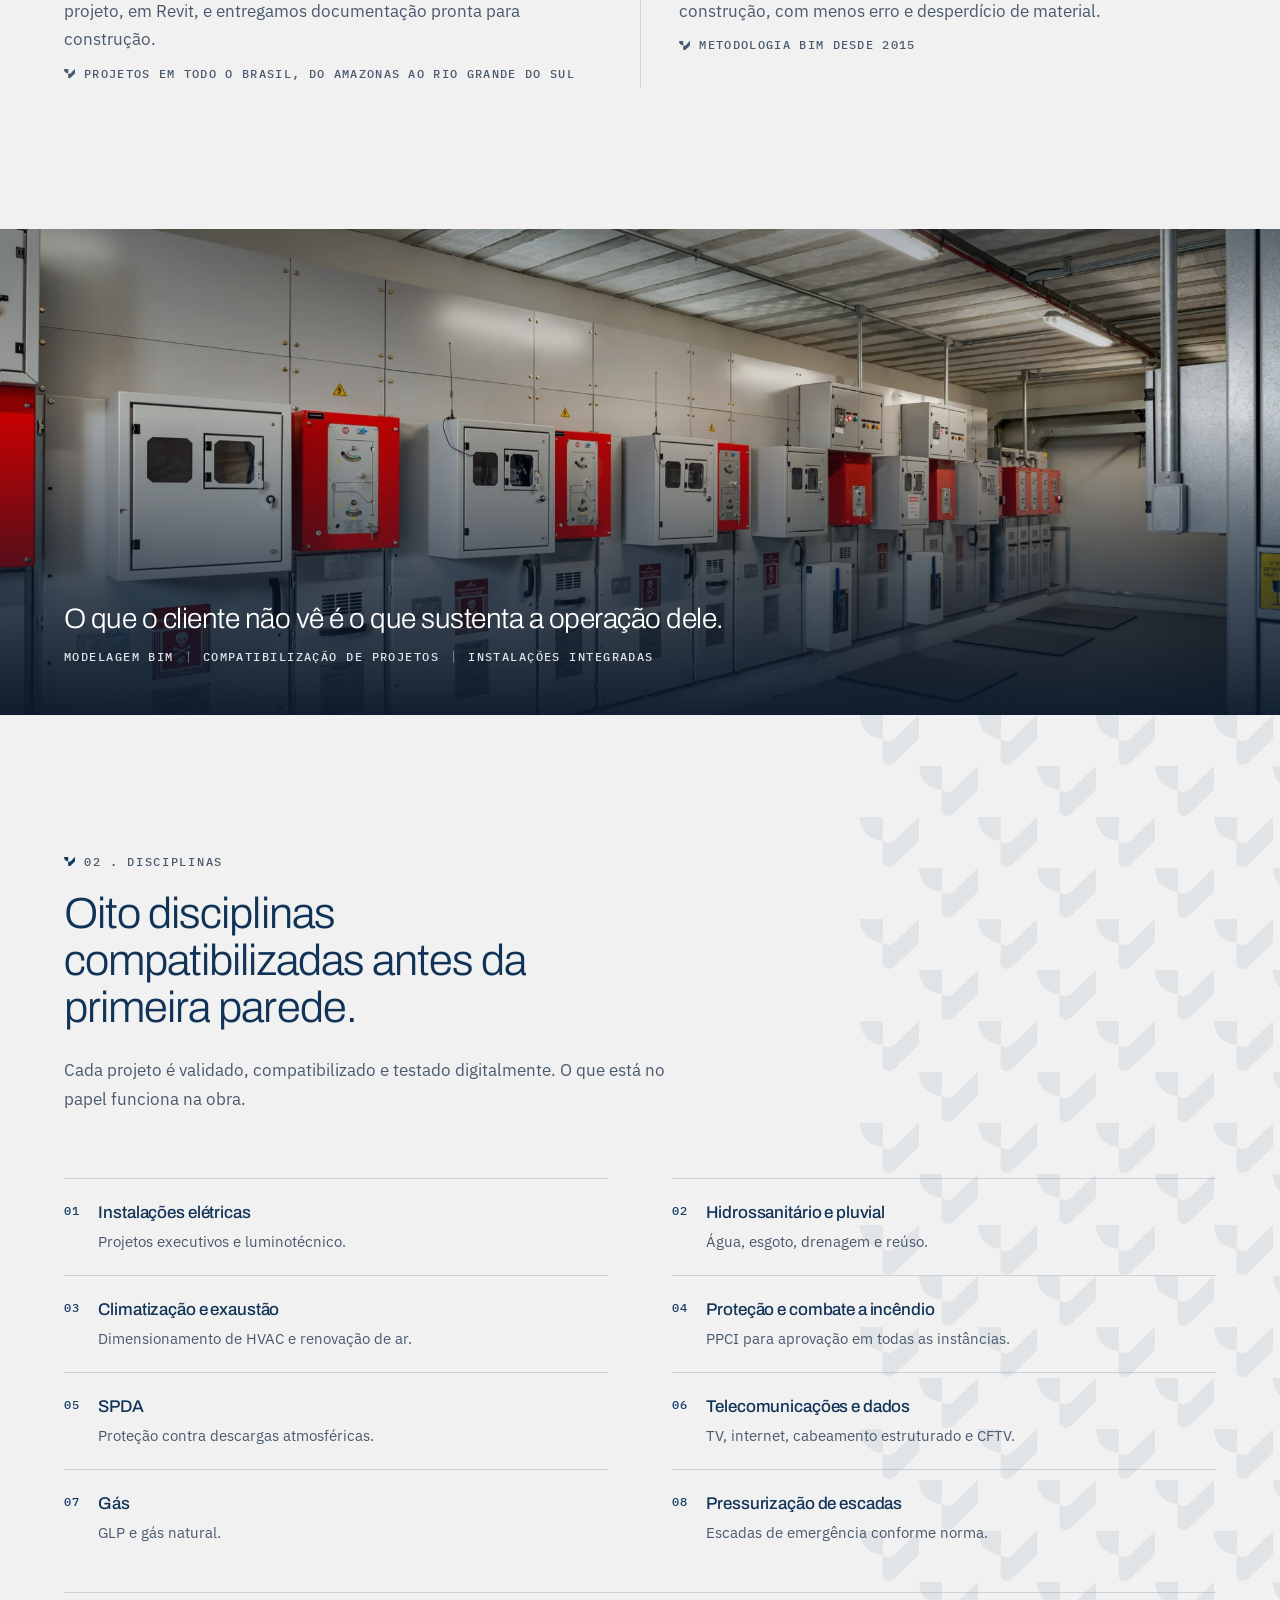
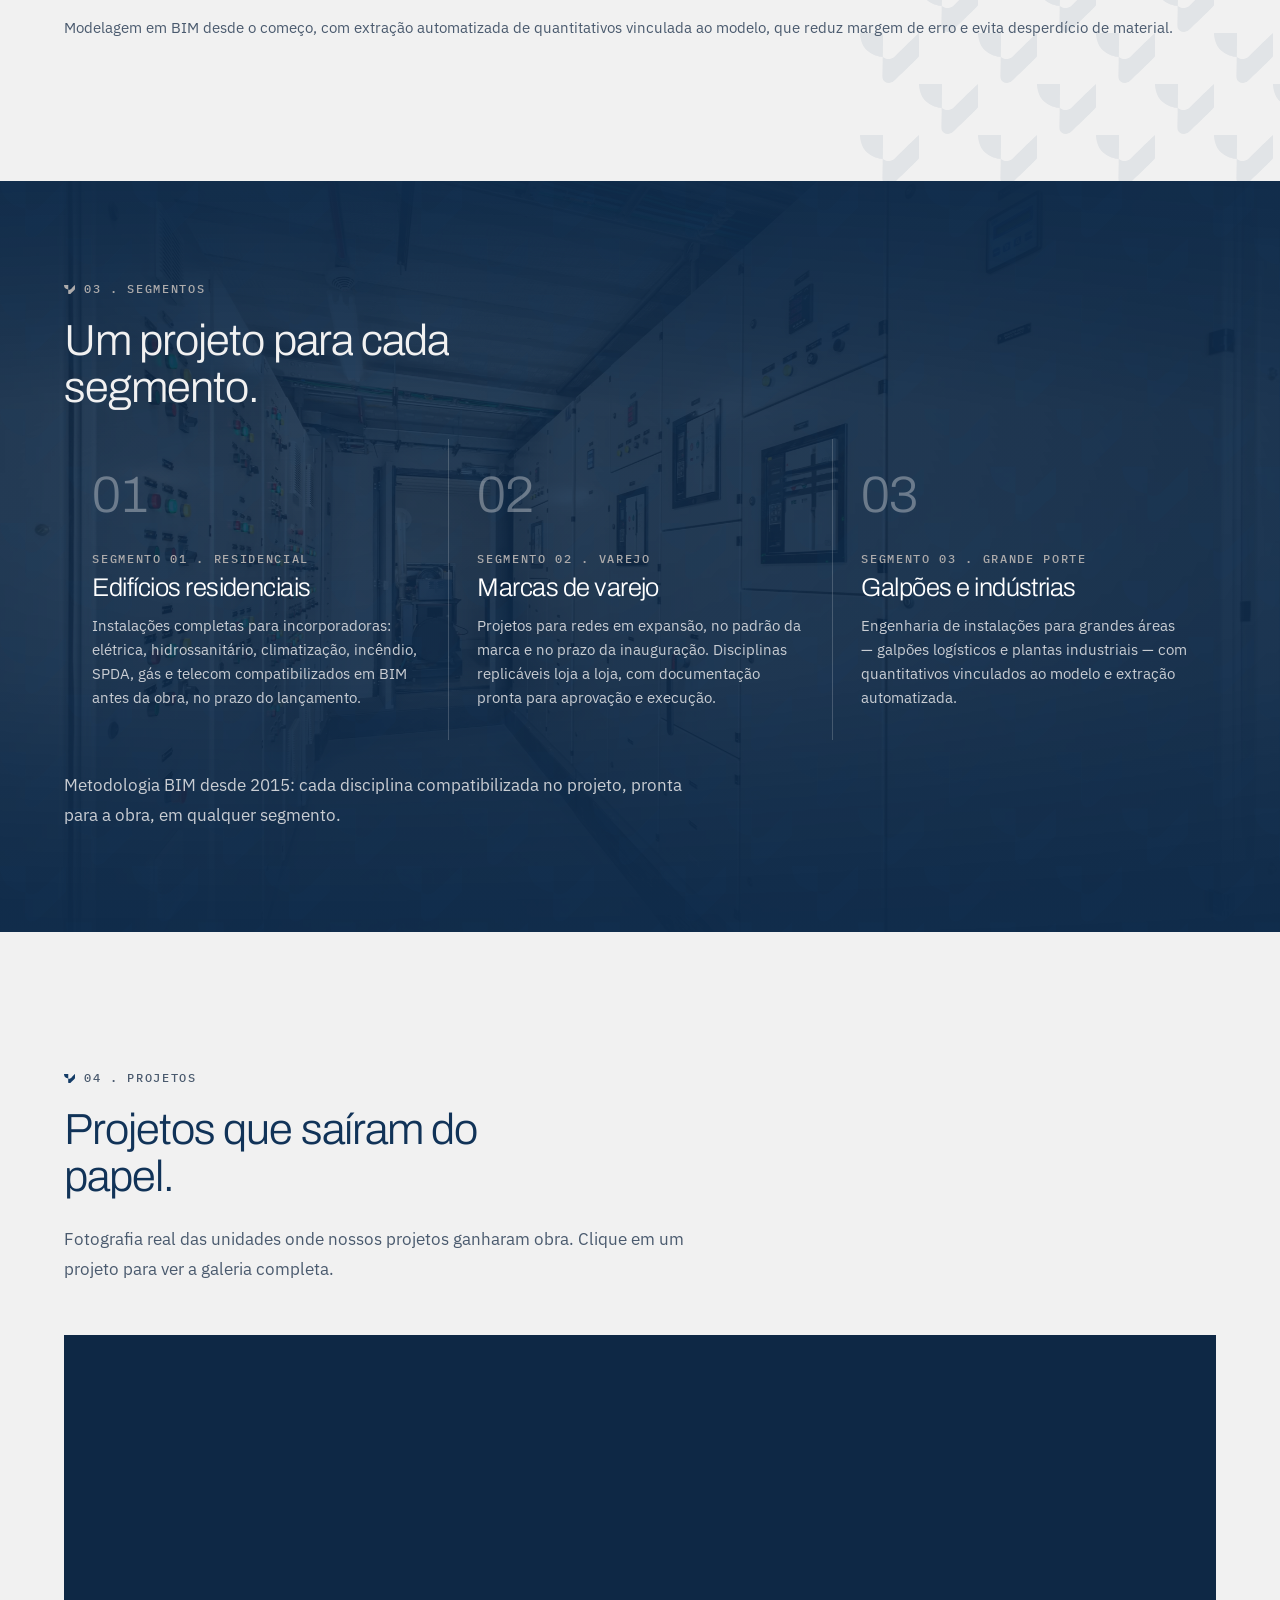
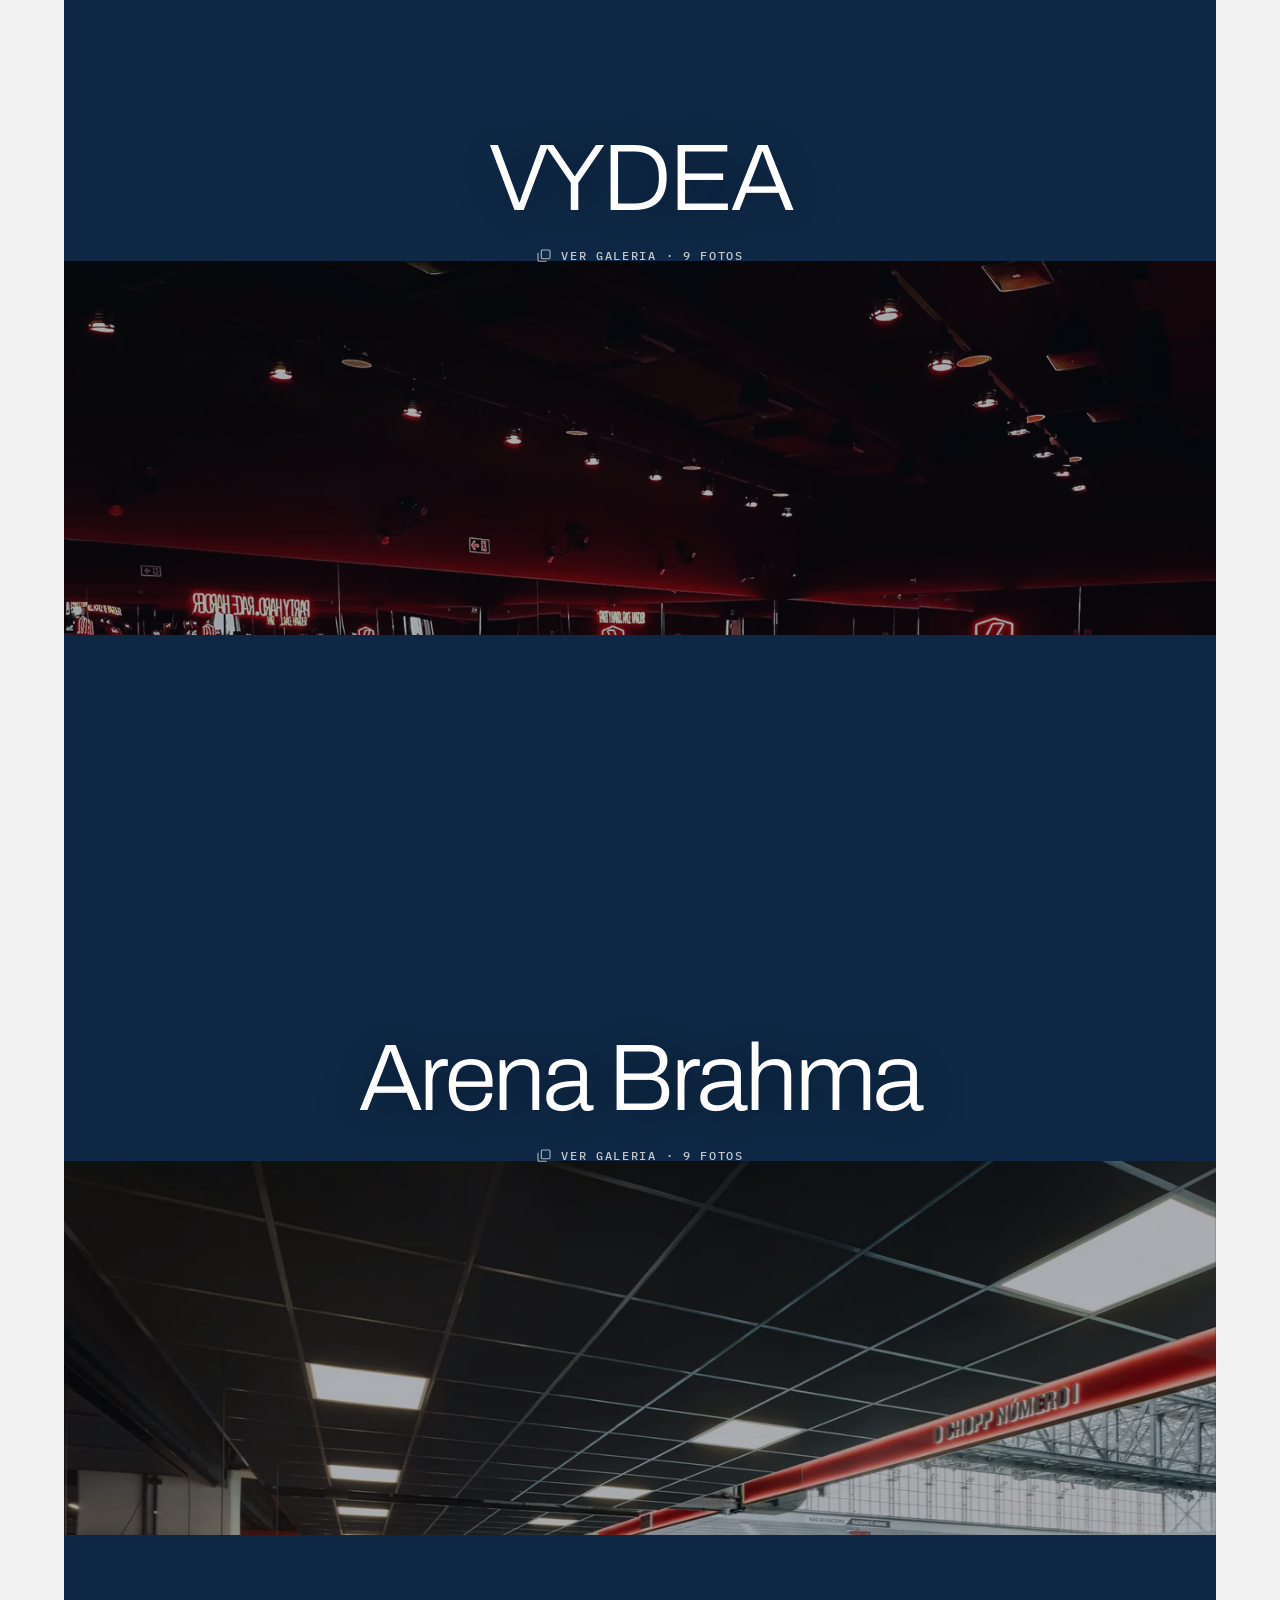
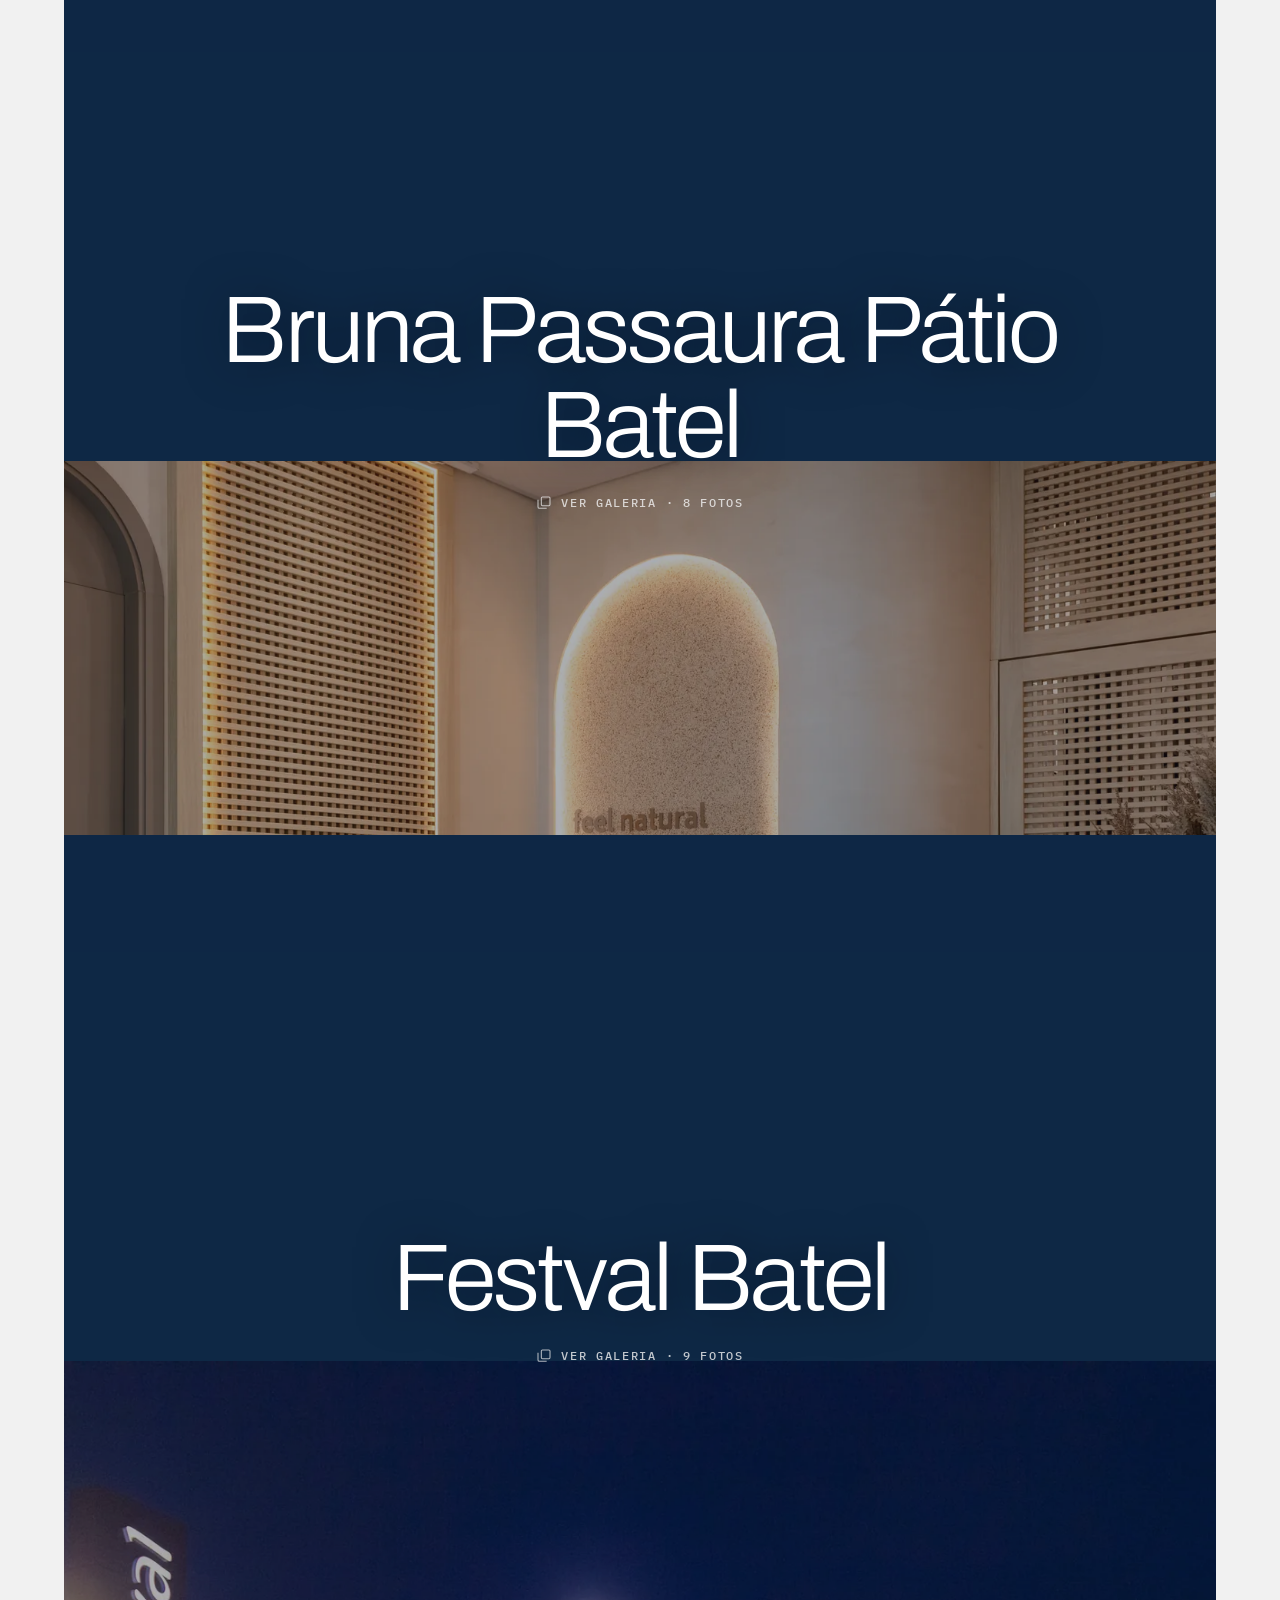
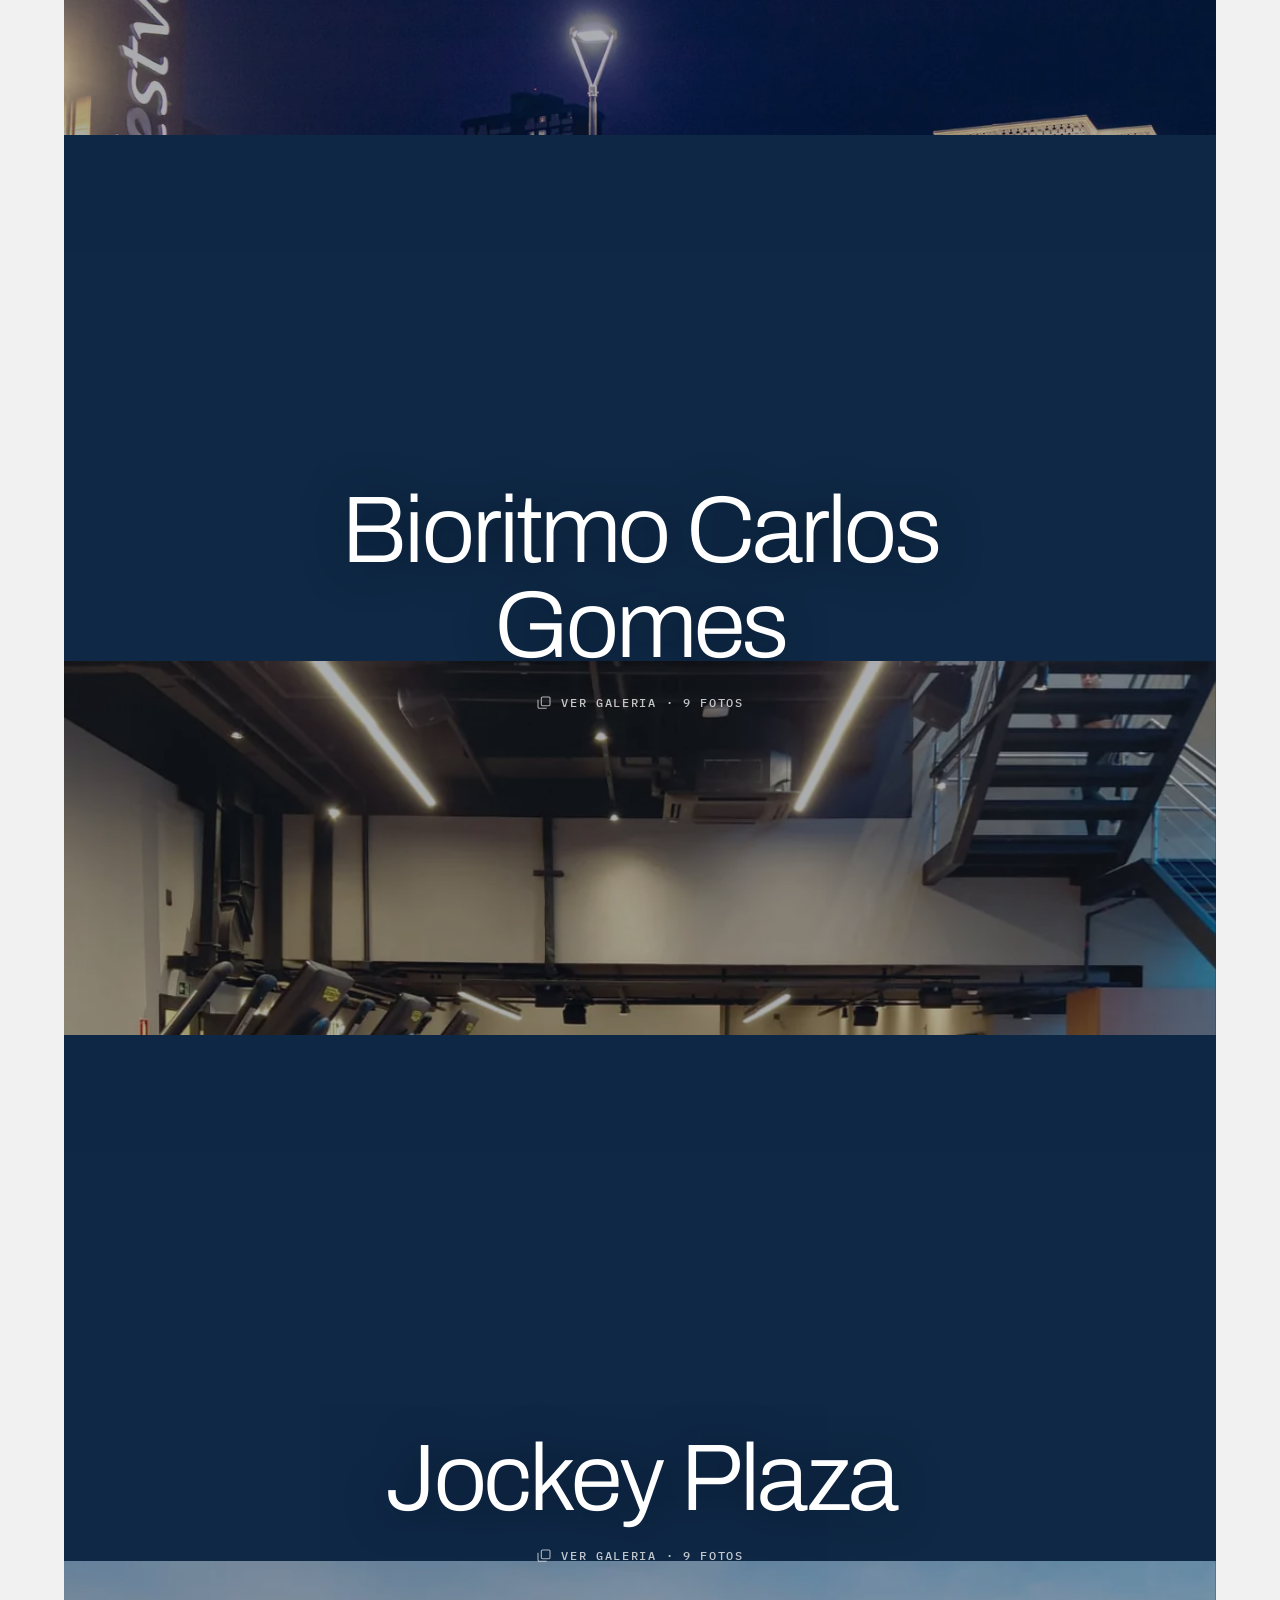
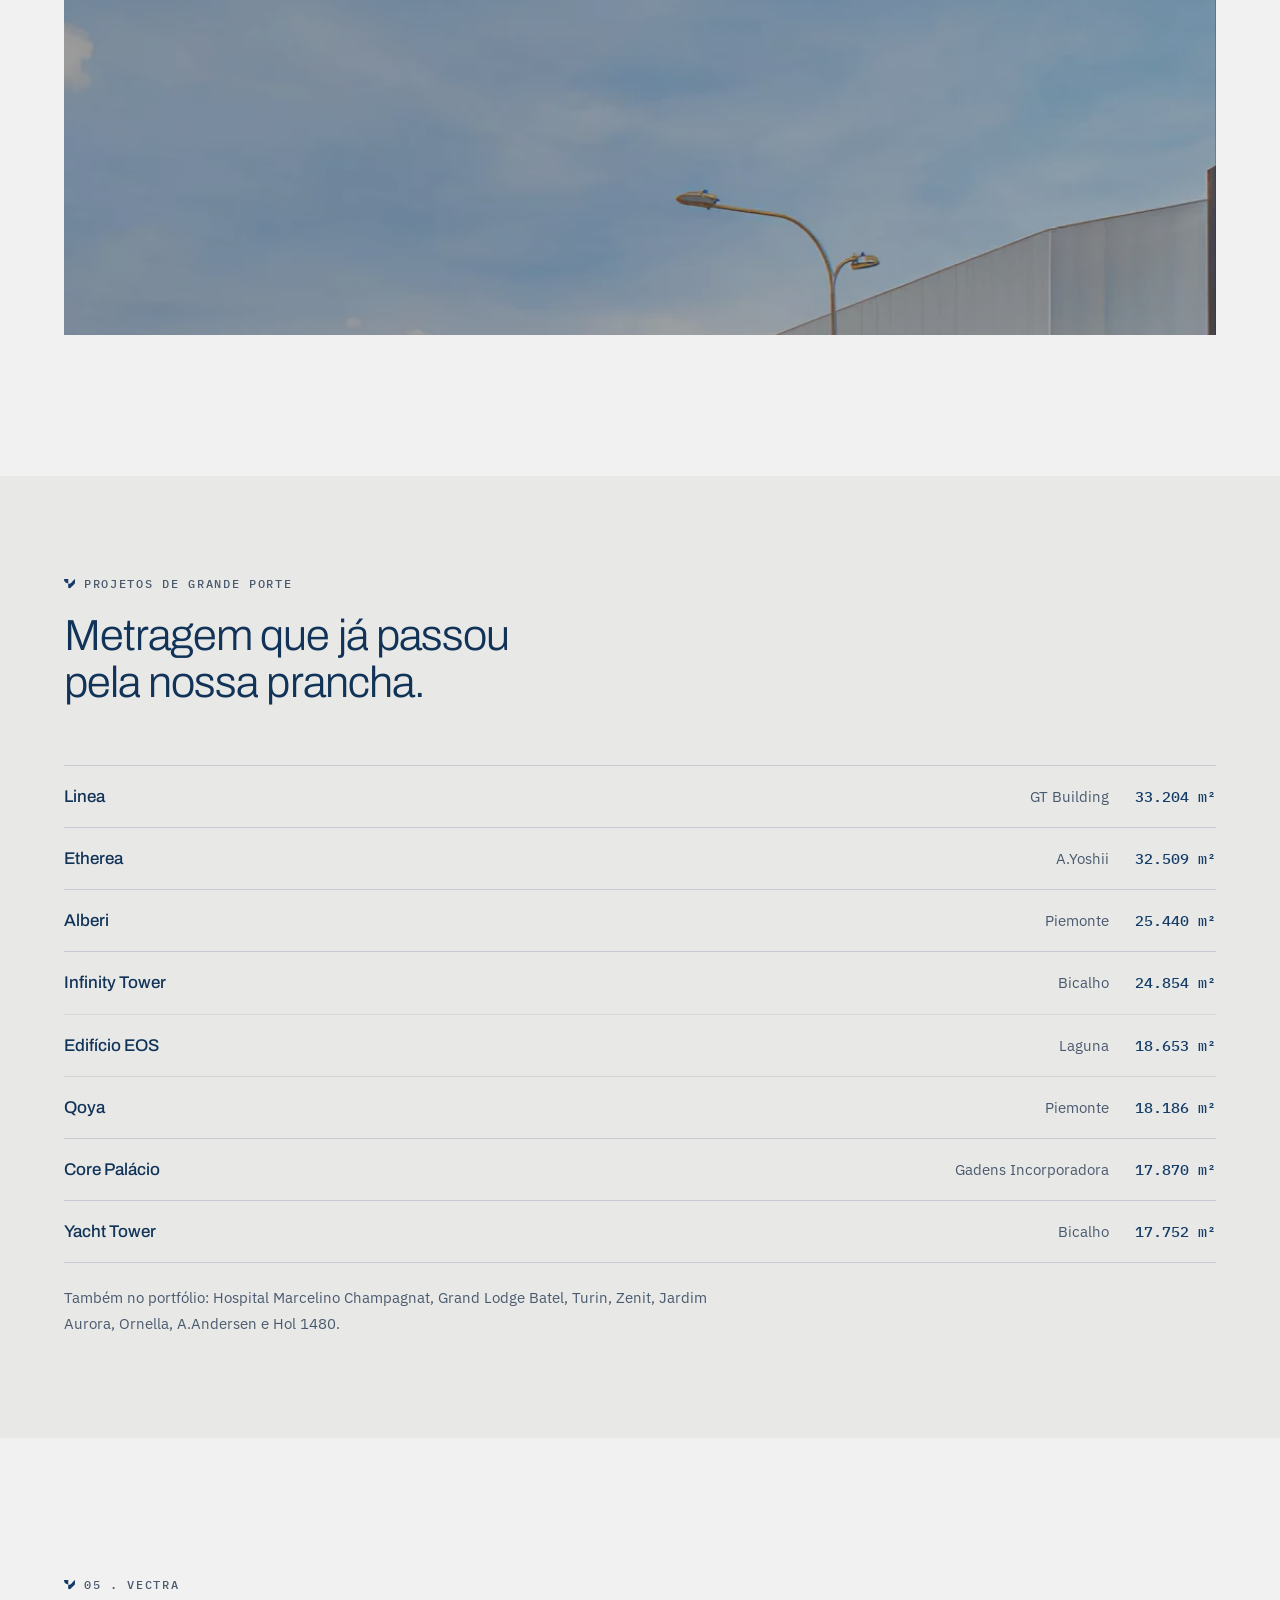
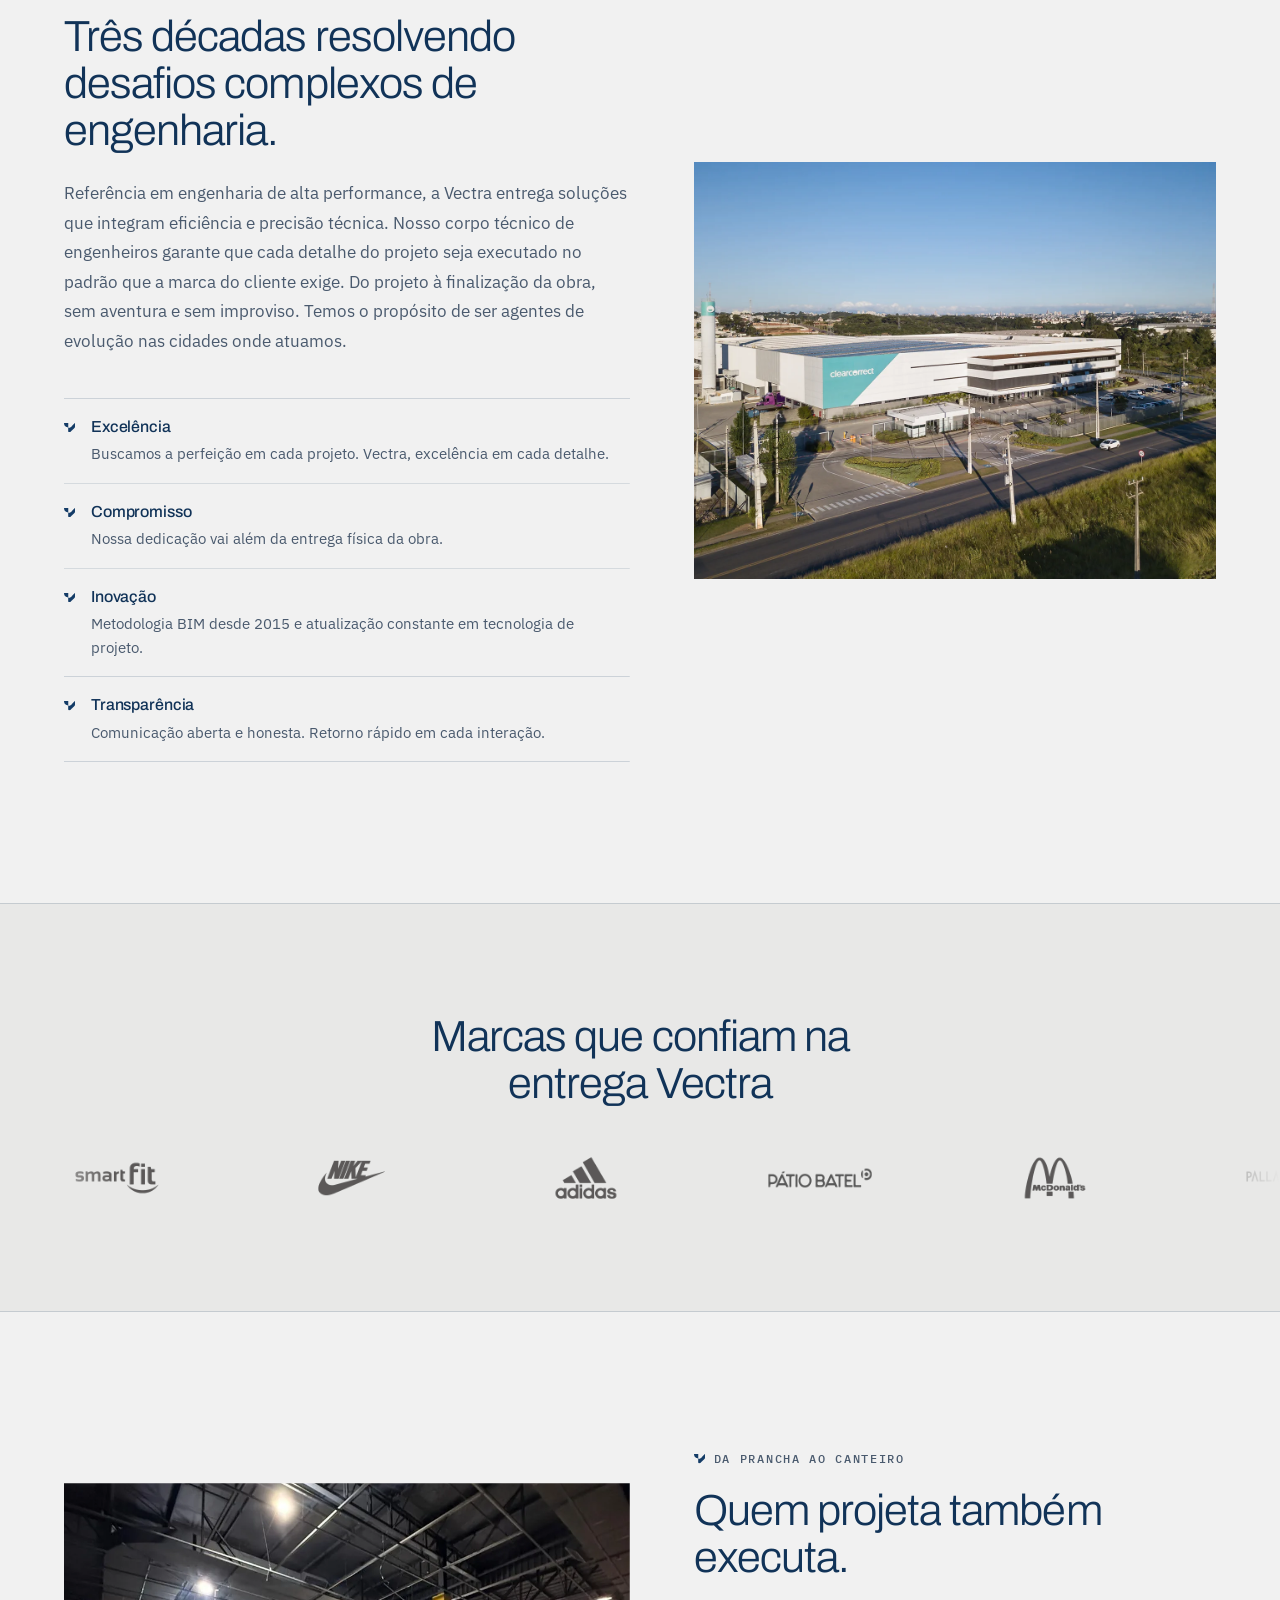
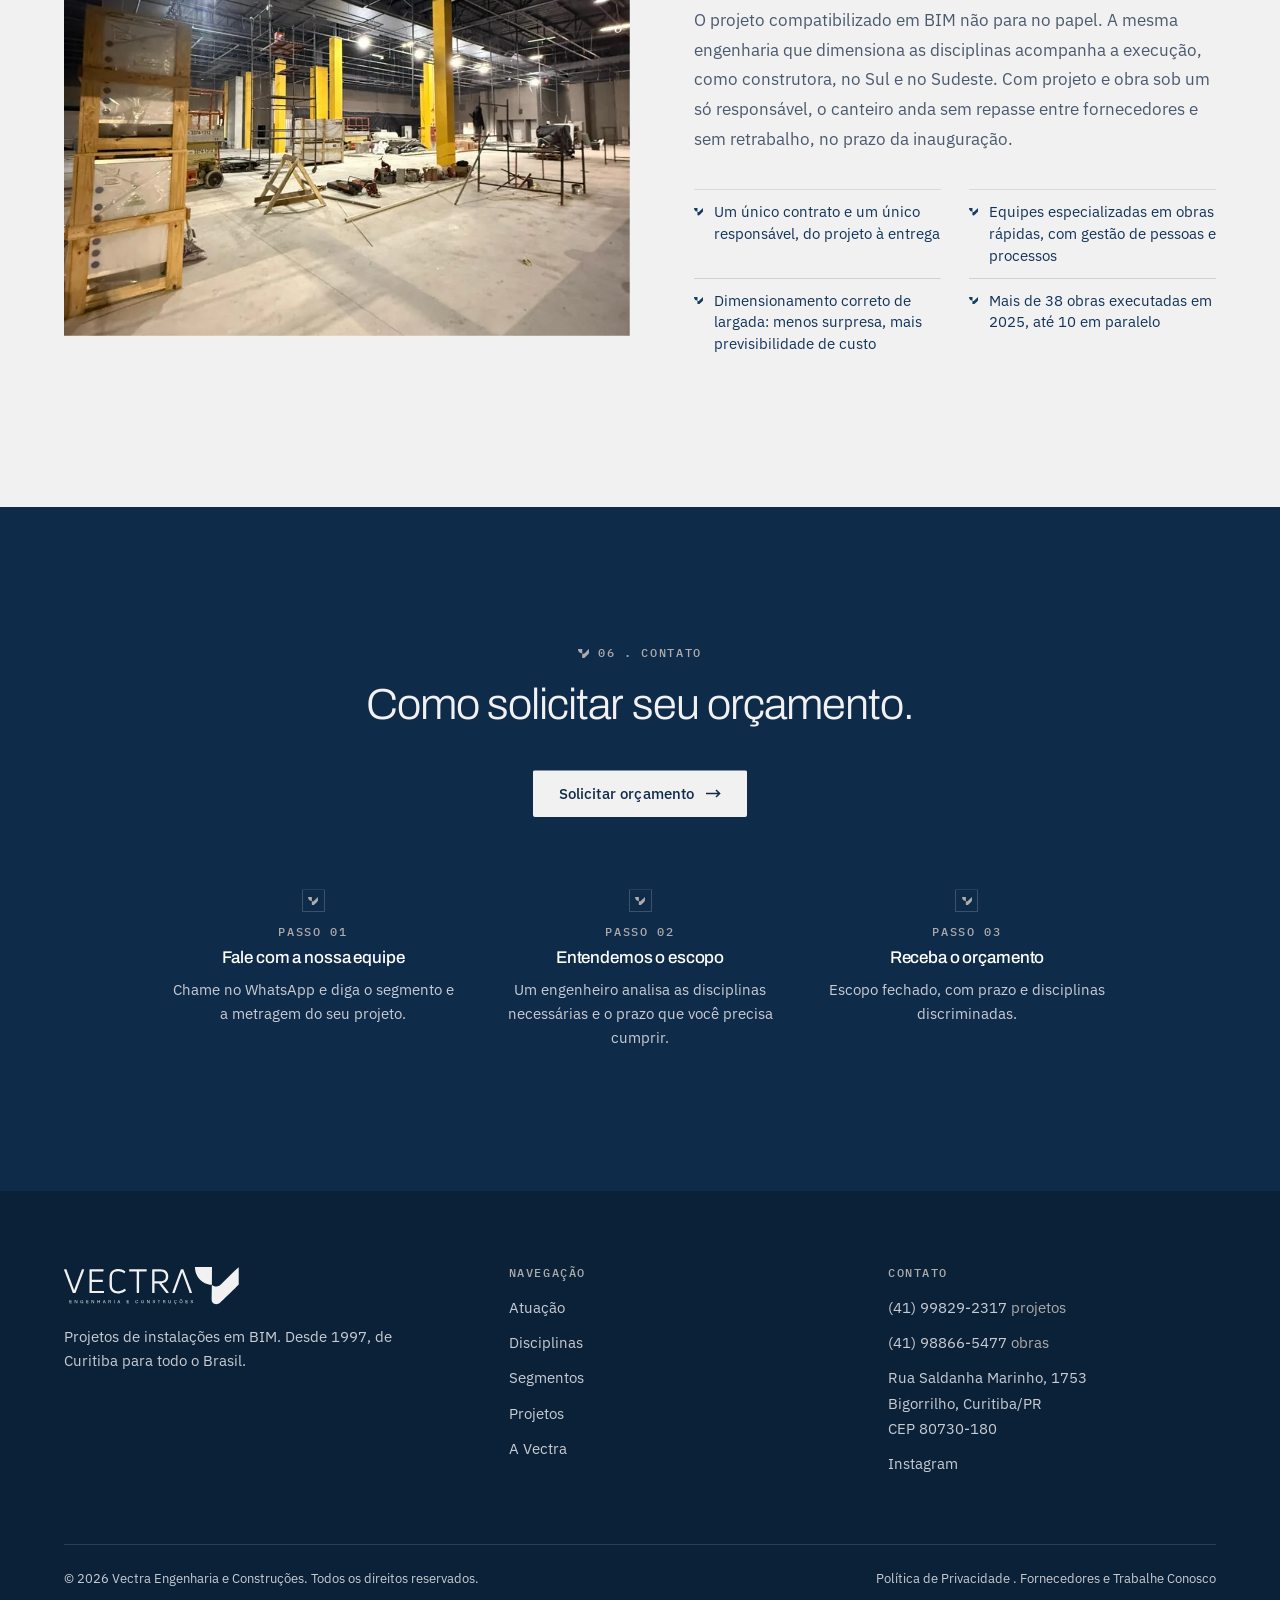
==== commit 4ac85315: "Adiciona secao "Da prancha ao canteiro" e troca a foto da faixa BIM Ambos os ajustes vem do doc do c" ====
--- a/deploy-vercel/index.html
+++ b/deploy-vercel/index.html
@@ -153,7 +153,7 @@
 
   <!-- ============ FAIXA: cabine primaria ============ -->
   <section class="band" aria-label="Cabine primária entregue no Jockey Plaza, Curitiba">
-    <div class="band__bg"><img src="assets/img/band-bim.webp" alt="Modelo BIM de uma obra da Vectra, com estrutura e instalações compatibilizadas antes da execução" loading="lazy" decoding="async" width="1600" height="900" data-para="0.11"></div>
+    <div class="band__bg"><img src="assets/img/faixa-tecnica.webp" alt="Cabine primária com quadros de média tensão entregue pela Vectra: a infraestrutura elétrica que sustenta a operação" loading="lazy" decoding="async" width="2000" height="1333" data-para="0.11"></div>
     <div class="container band__in">
       <p class="band__cap" data-reveal="soft">O que o cliente não vê é o que sustenta a operação dele.</p>
       <p class="band__meta" data-reveal><span>Modelagem BIM</span><span>Compatibilização de projetos</span><span>Instalações integradas</span></p>
@@ -428,6 +428,31 @@
     </ul>
   </section>
 
+  <!-- ============ DA PRANCHA AO CANTEIRO: ancora obra ao projeto ============ -->
+  <section class="sec" id="obra" aria-labelledby="h-obra">
+    <div class="container">
+      <div class="sobre sobre--inv">
+        <figure class="sobre__fig" data-reveal="fig">
+          <img src="assets/img/faixa-obra.webp" alt="Obra da Vectra em andamento, com as instalações passando sob a laje antes do acabamento" loading="lazy" decoding="async" width="960" height="1280">
+        </figure>
+        <div>
+          <p class="eyebrow"><svg class="eyebrow__mk" viewBox="0 0 291.146 251.695" aria-hidden="true"><use href="#i-v"/></svg>Da prancha ao canteiro</p>
+          <h2 id="h-obra" data-split>Quem projeta também executa.</h2>
+          <p class="lede lede--gap" data-reveal>O projeto compatibilizado em BIM não para no papel.
+            A mesma engenharia que dimensiona as disciplinas acompanha a execução, como construtora,
+            no Sul e no Sudeste. Com projeto e obra sob um só responsável, o canteiro anda sem repasse
+            entre fornecedores e sem retrabalho, no prazo da inauguração.</p>
+          <div class="esc">
+            <p class="esc__i" data-reveal><svg class="esc__mk" viewBox="0 0 291.146 251.695" aria-hidden="true"><use href="#i-v"/></svg><span>Um único contrato e um único responsável, do projeto à entrega</span></p>
+            <p class="esc__i" data-reveal><svg class="esc__mk" viewBox="0 0 291.146 251.695" aria-hidden="true"><use href="#i-v"/></svg><span>Equipes especializadas em obras rápidas, com gestão de pessoas e processos</span></p>
+            <p class="esc__i" data-reveal><svg class="esc__mk" viewBox="0 0 291.146 251.695" aria-hidden="true"><use href="#i-v"/></svg><span>Dimensionamento correto de largada: menos surpresa, mais previsibilidade de custo</span></p>
+            <p class="esc__i" data-reveal><svg class="esc__mk" viewBox="0 0 291.146 251.695" aria-hidden="true"><use href="#i-v"/></svg><span>Mais de 38 obras executadas em 2025, até 10 em paralelo</span></p>
+          </div>
+        </div>
+      </div>
+    </div>
+  </section>
+
   <!-- ============ 06 CONTATO ============ -->
   <section class="sec cta sec--dark" id="contato" aria-labelledby="h-contato">
     <div class="container">
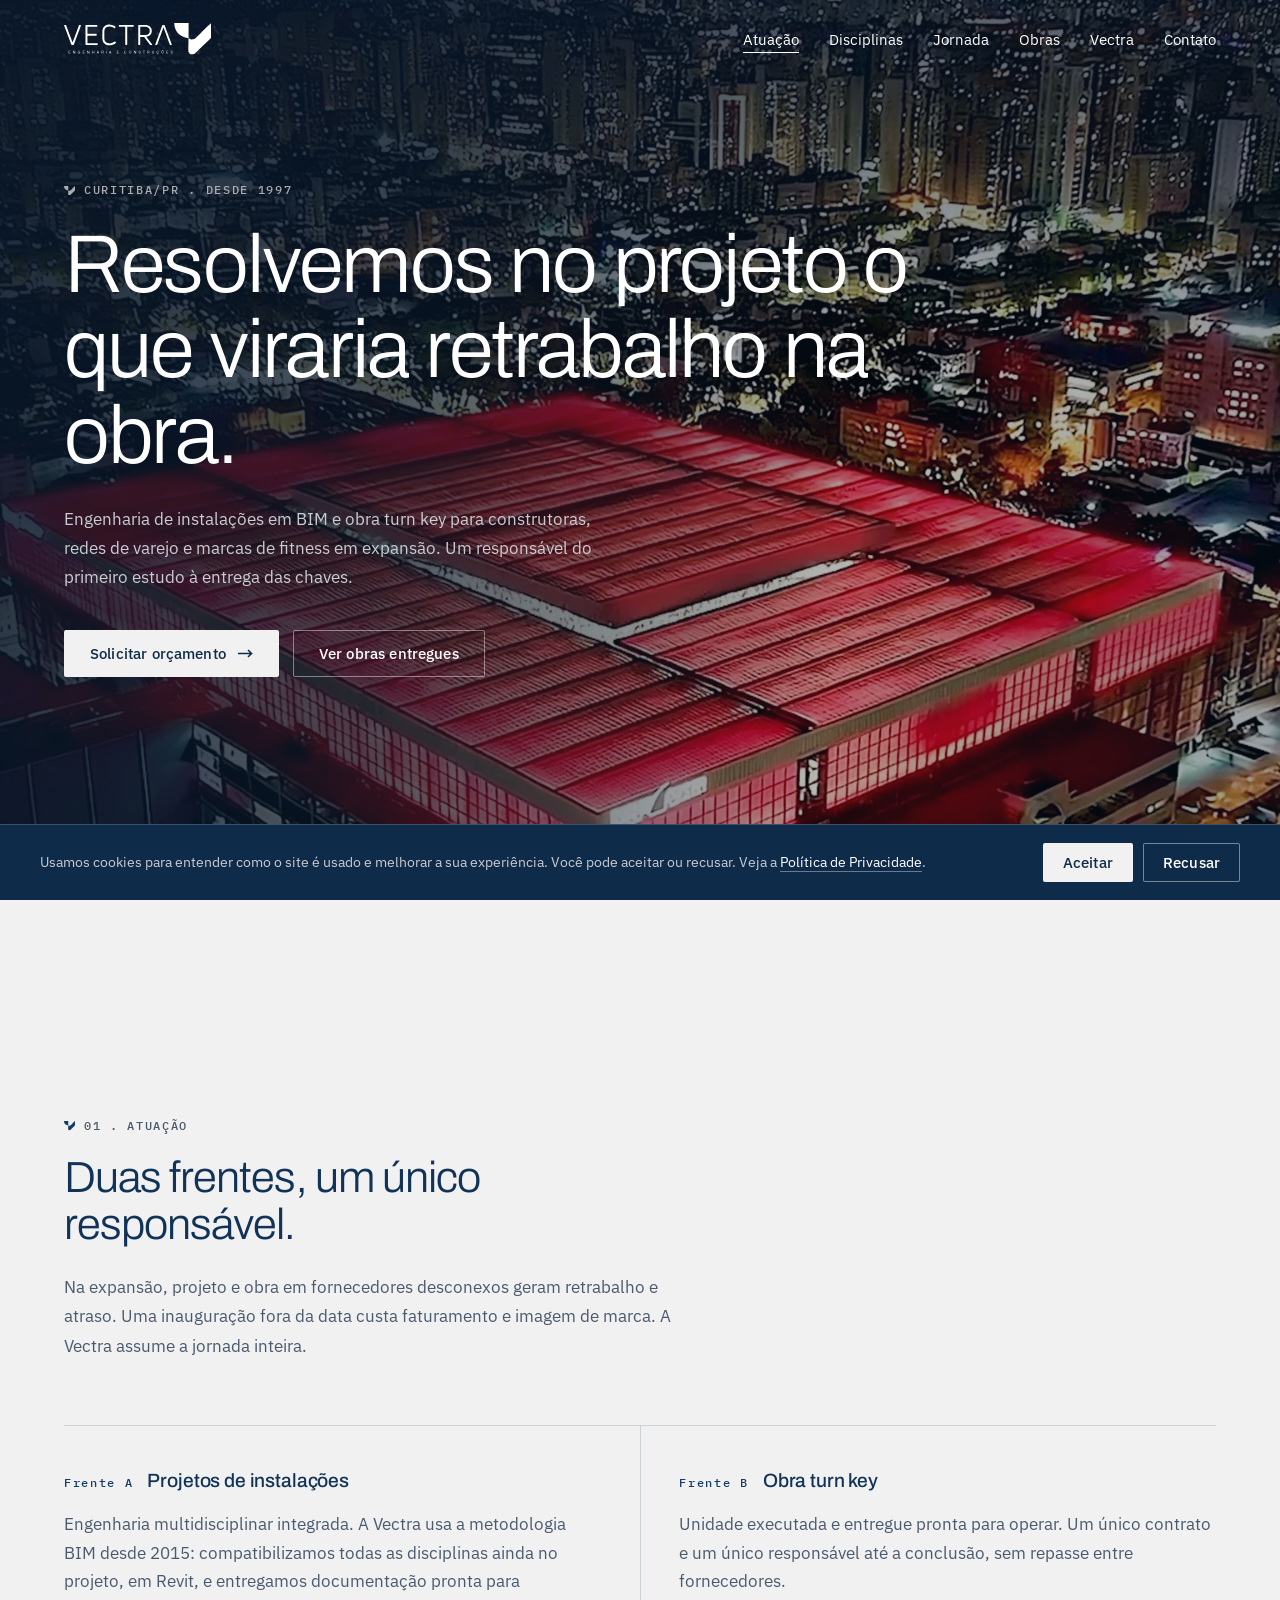
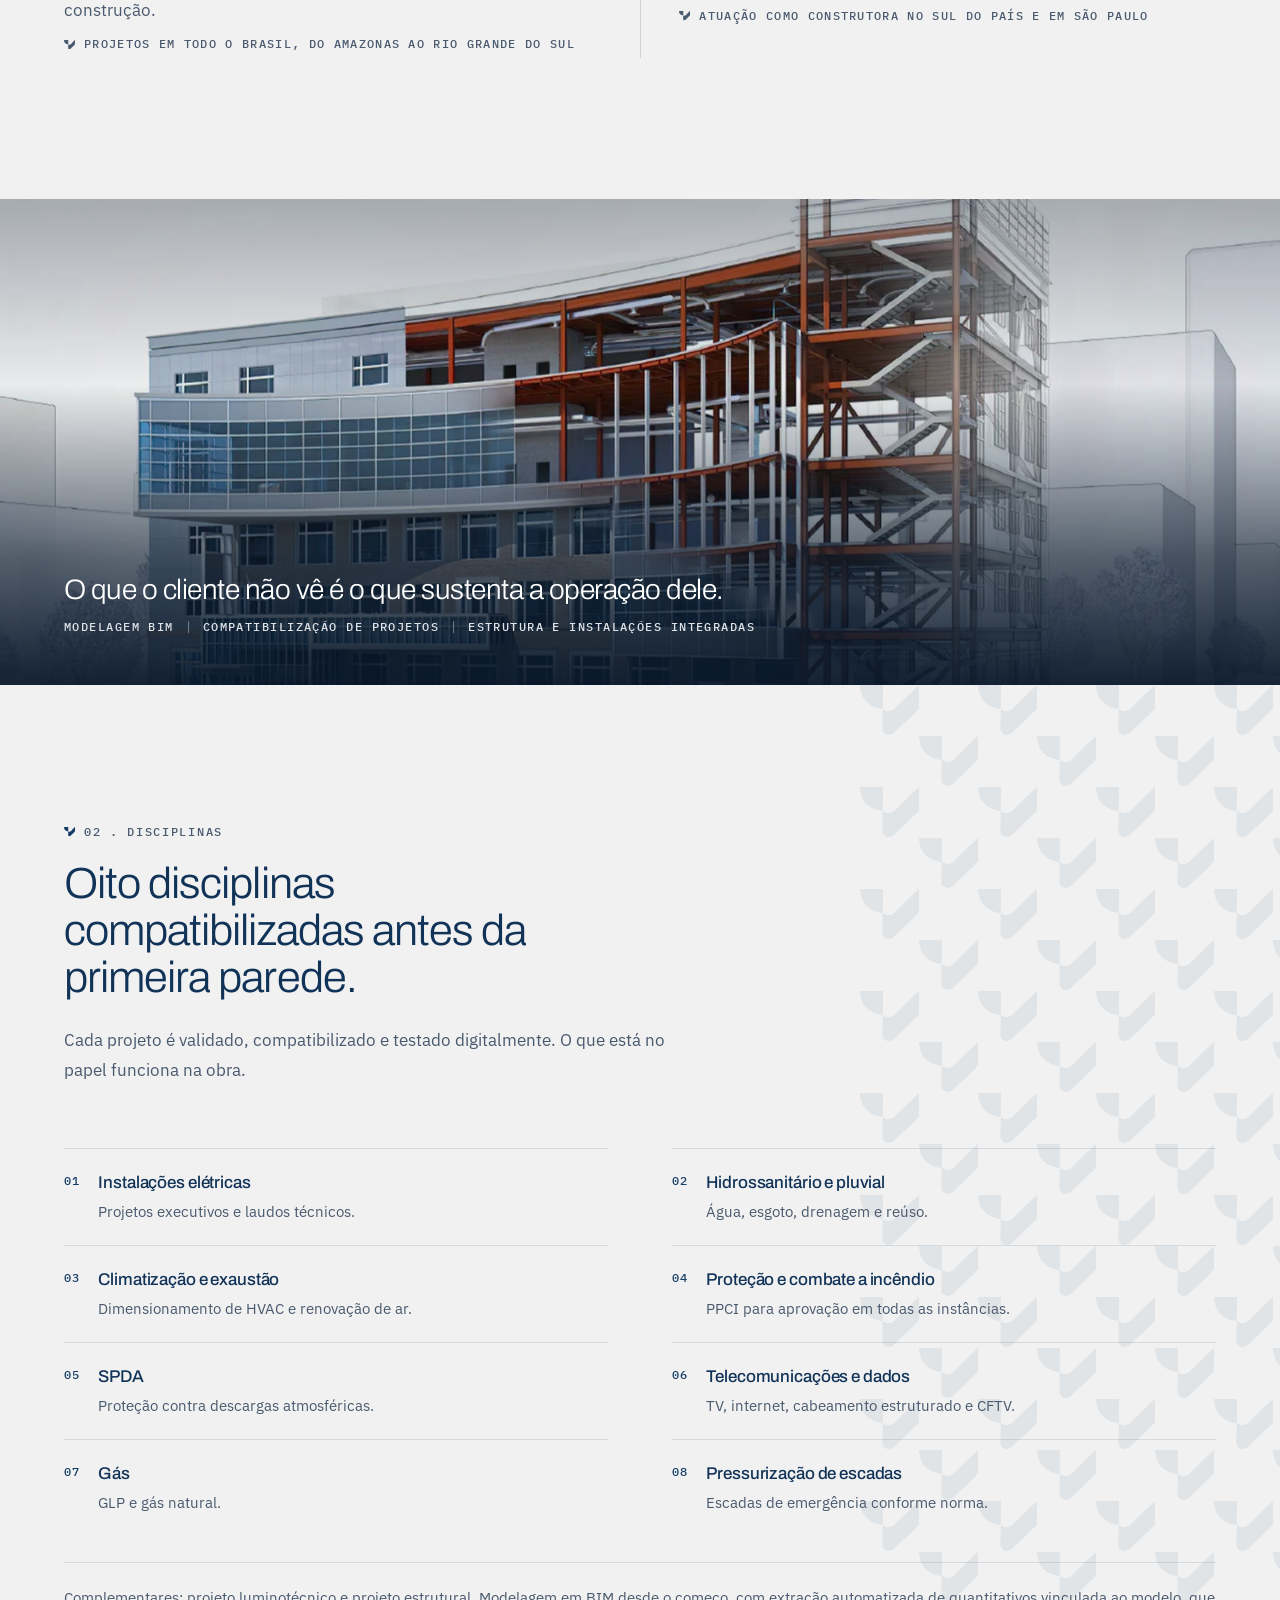
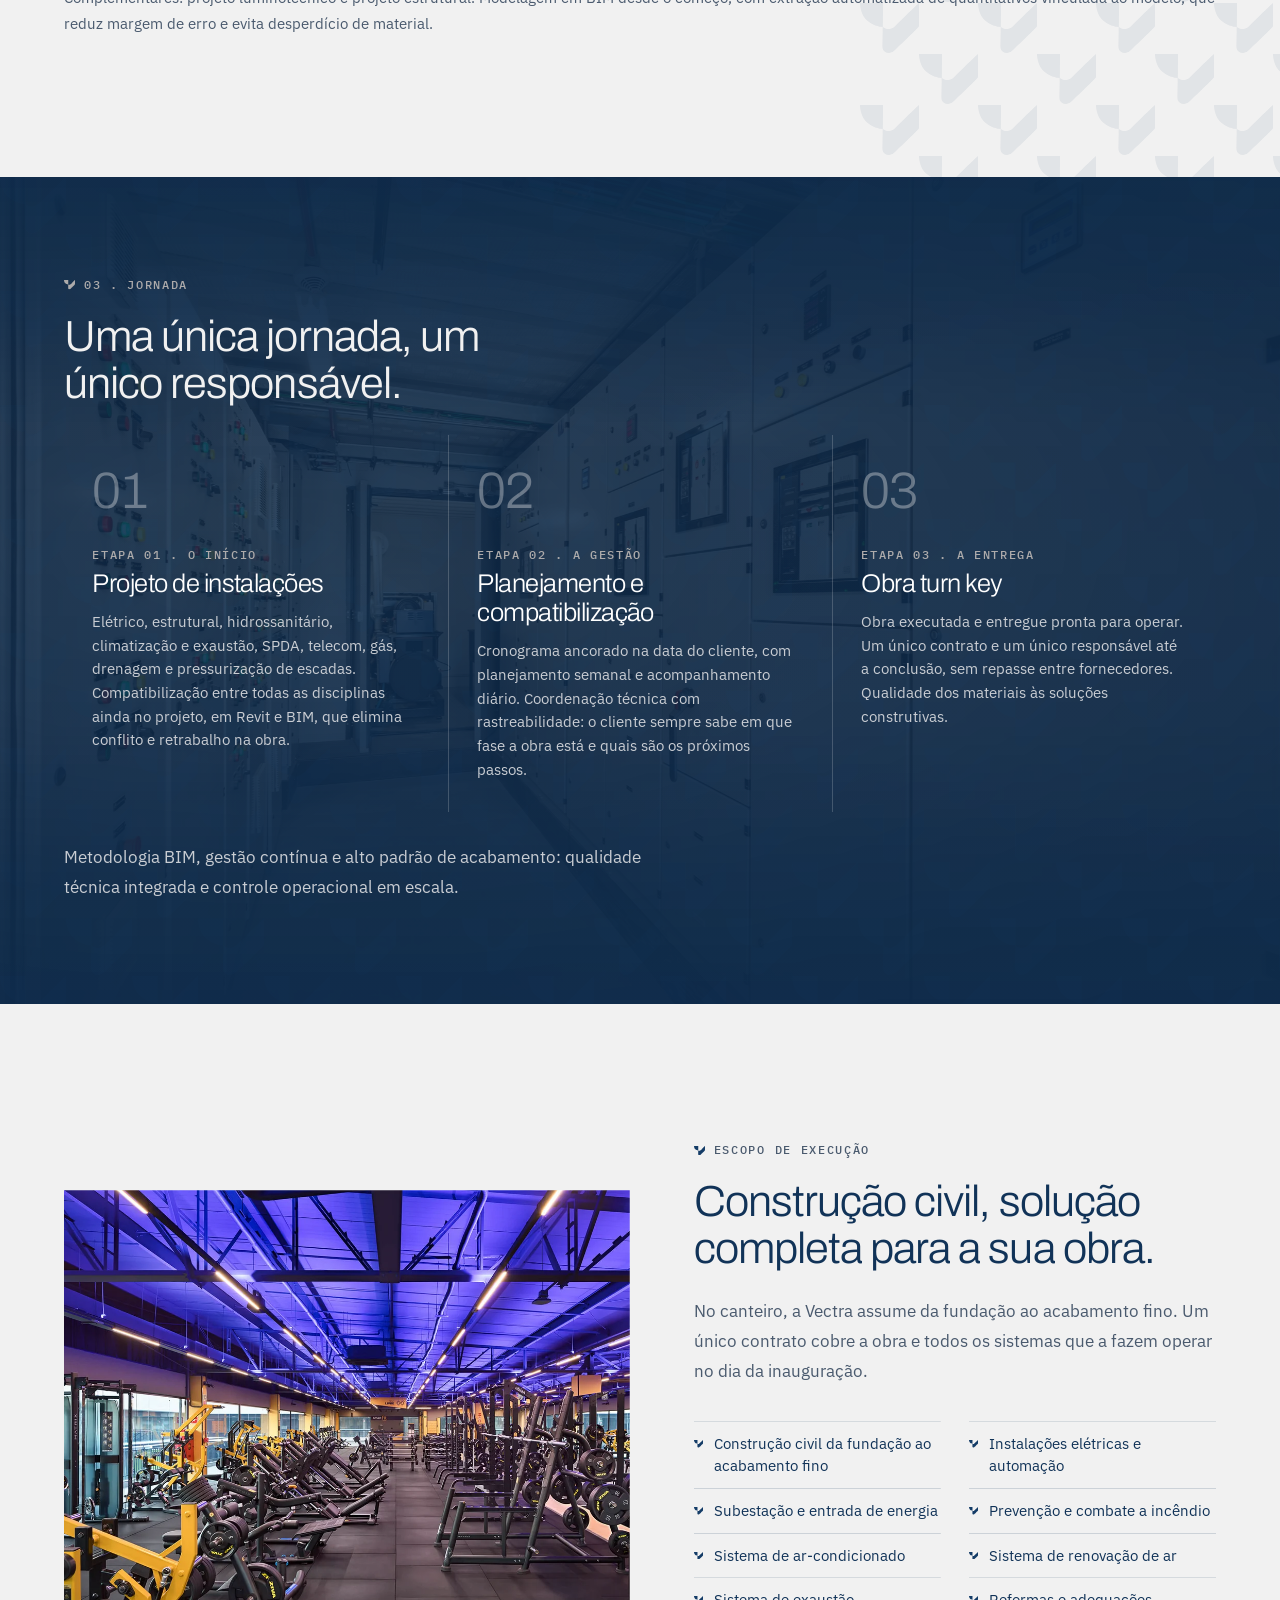
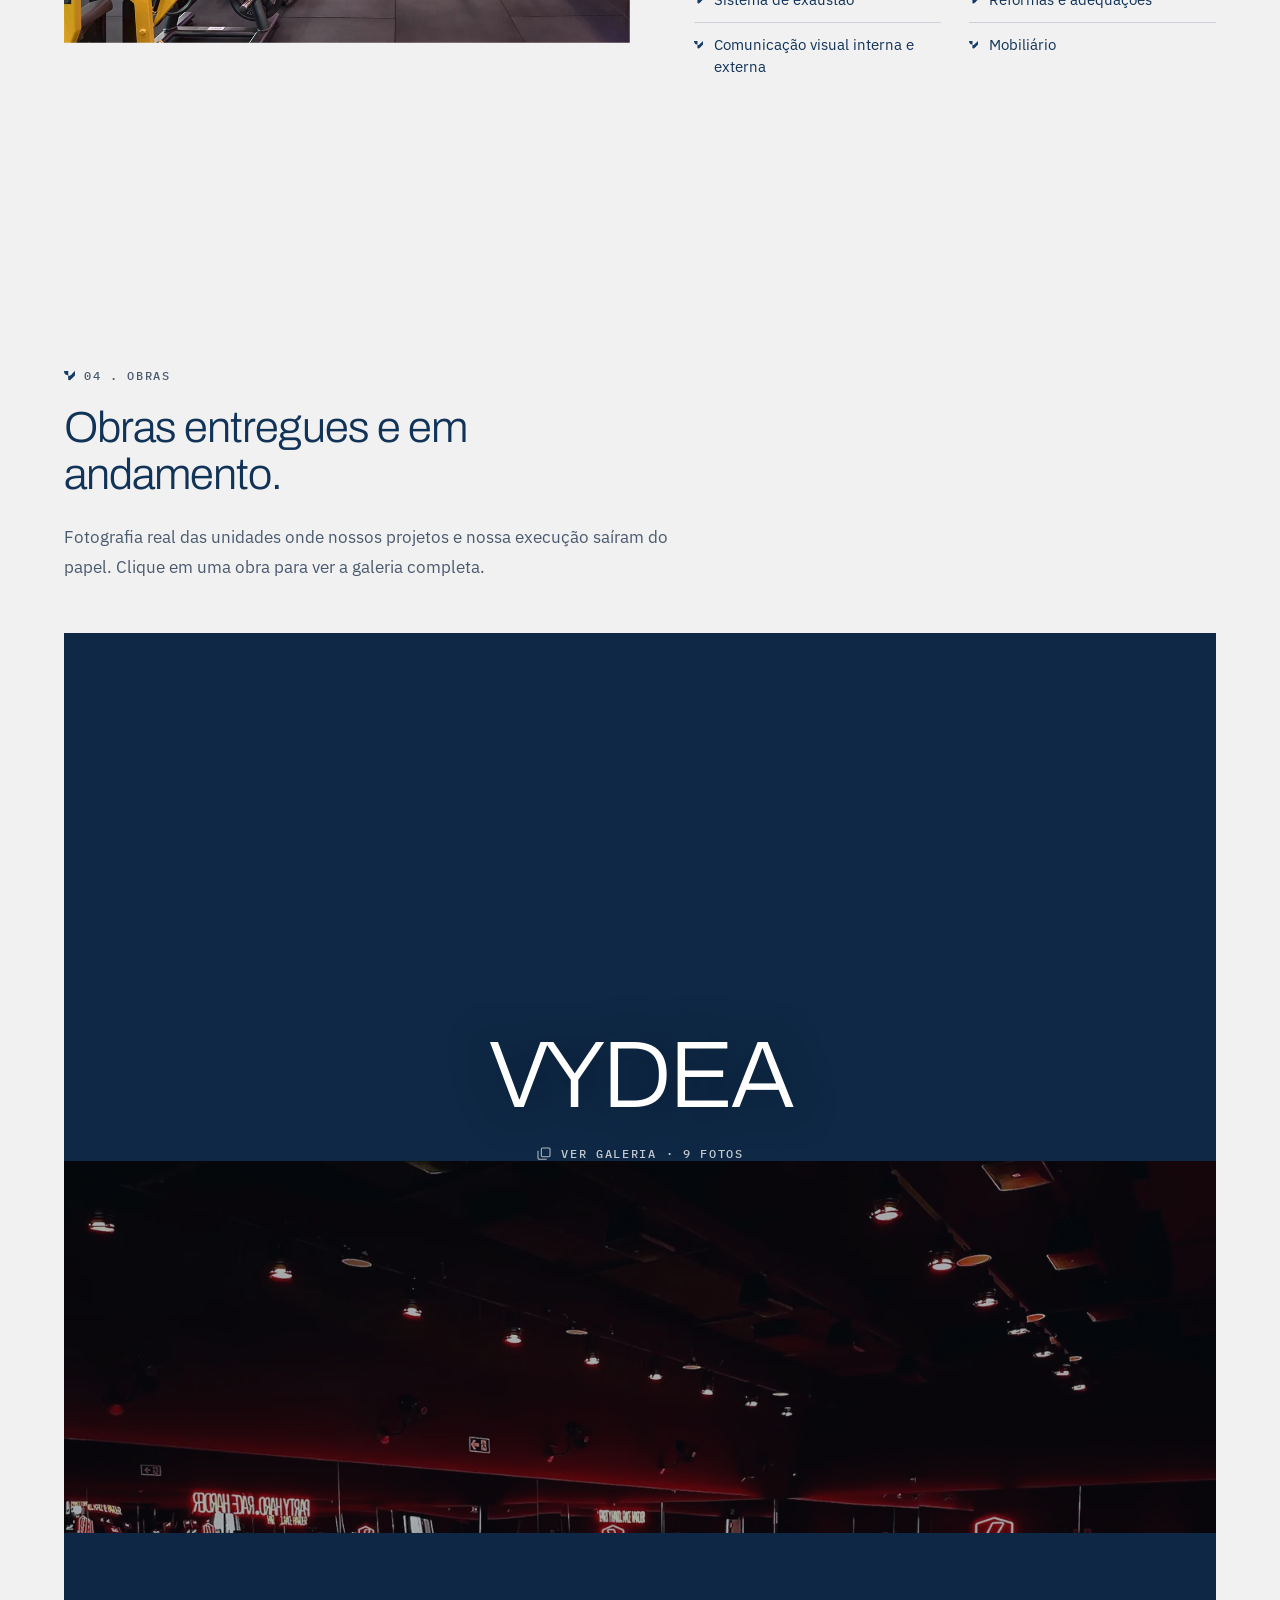
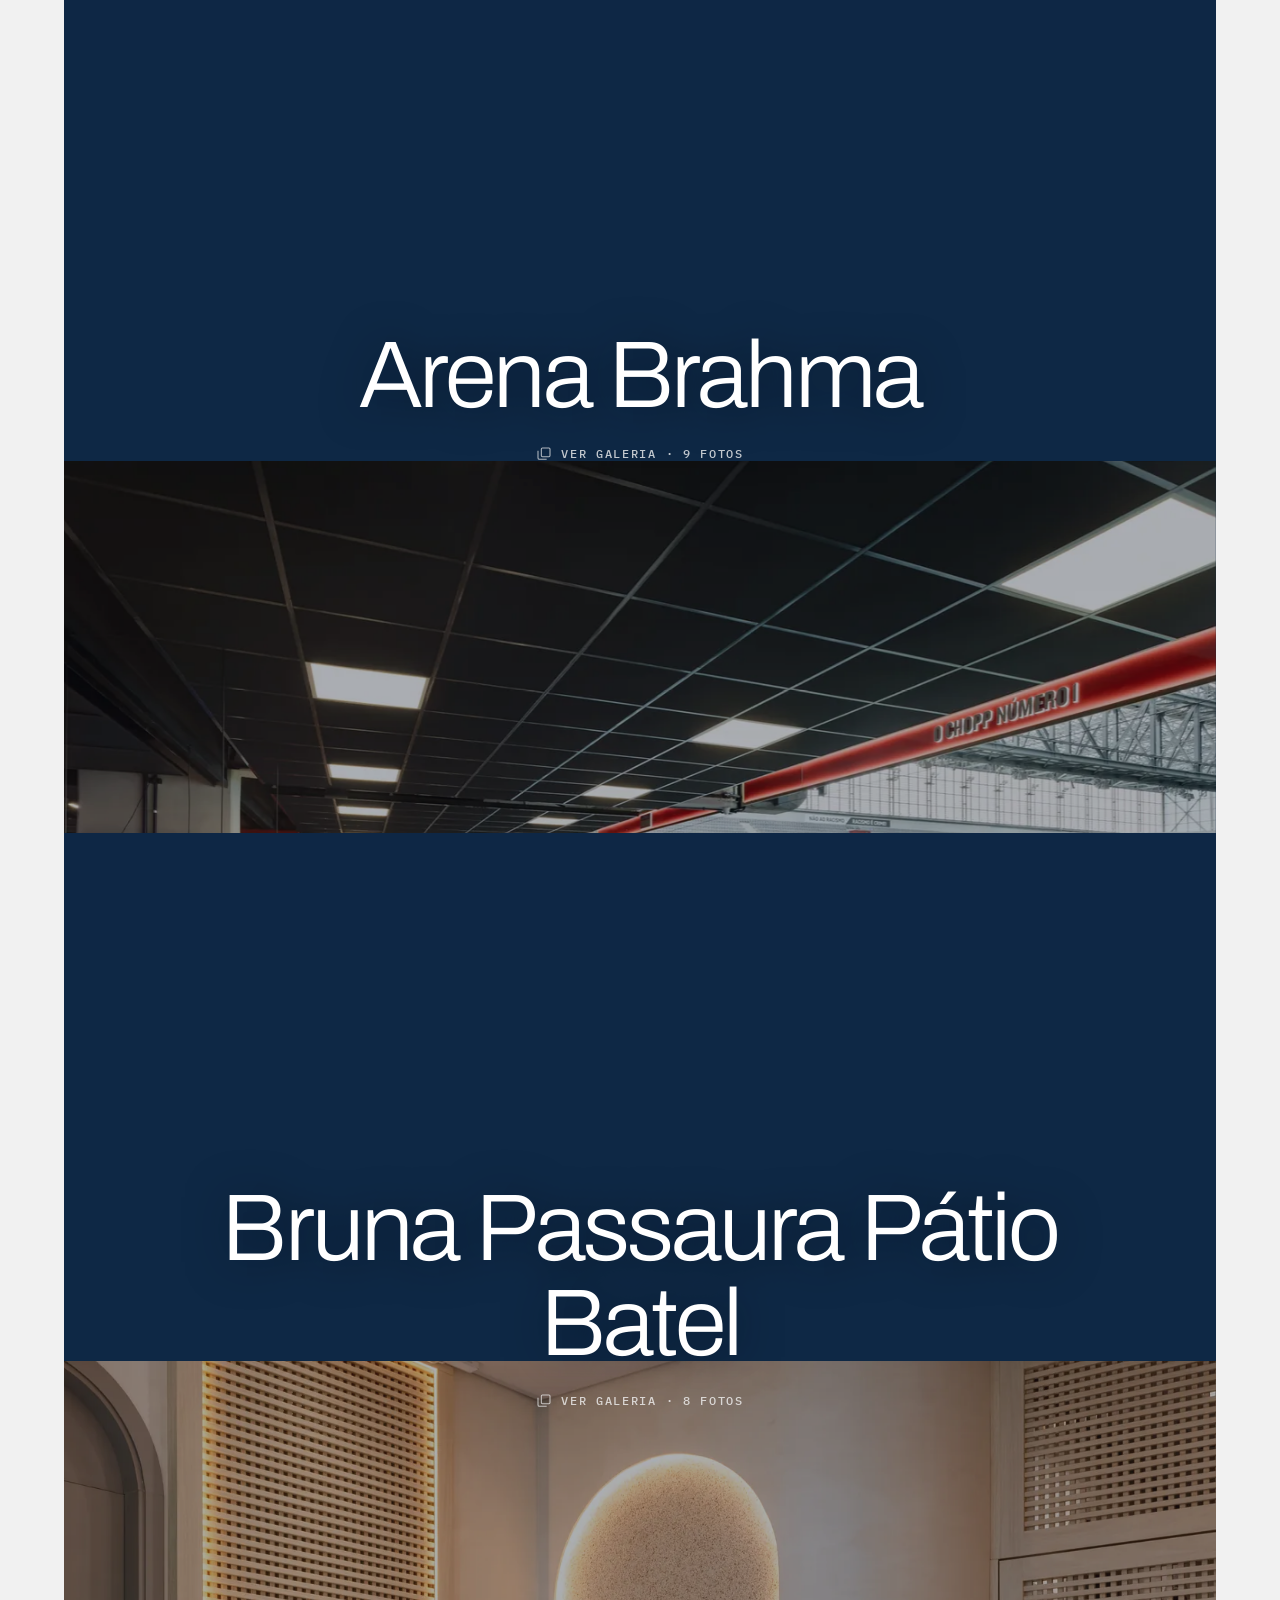
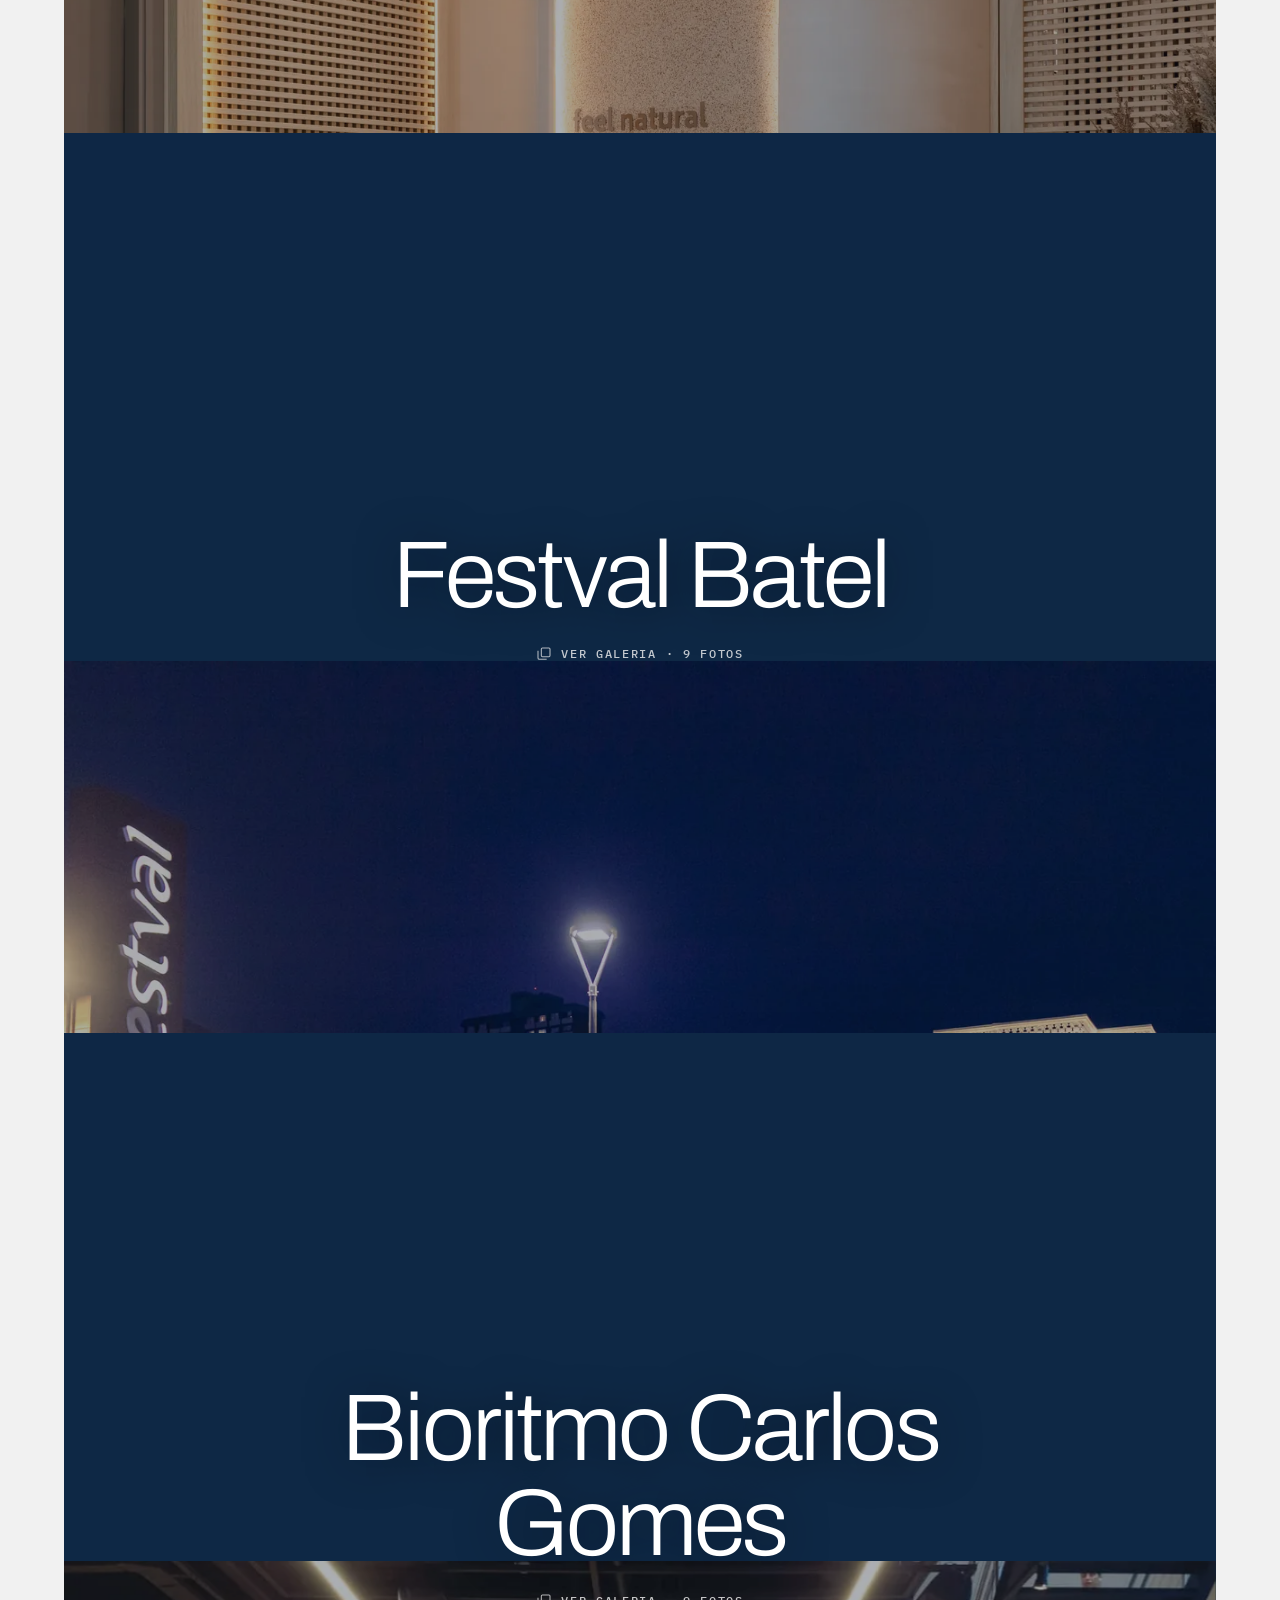
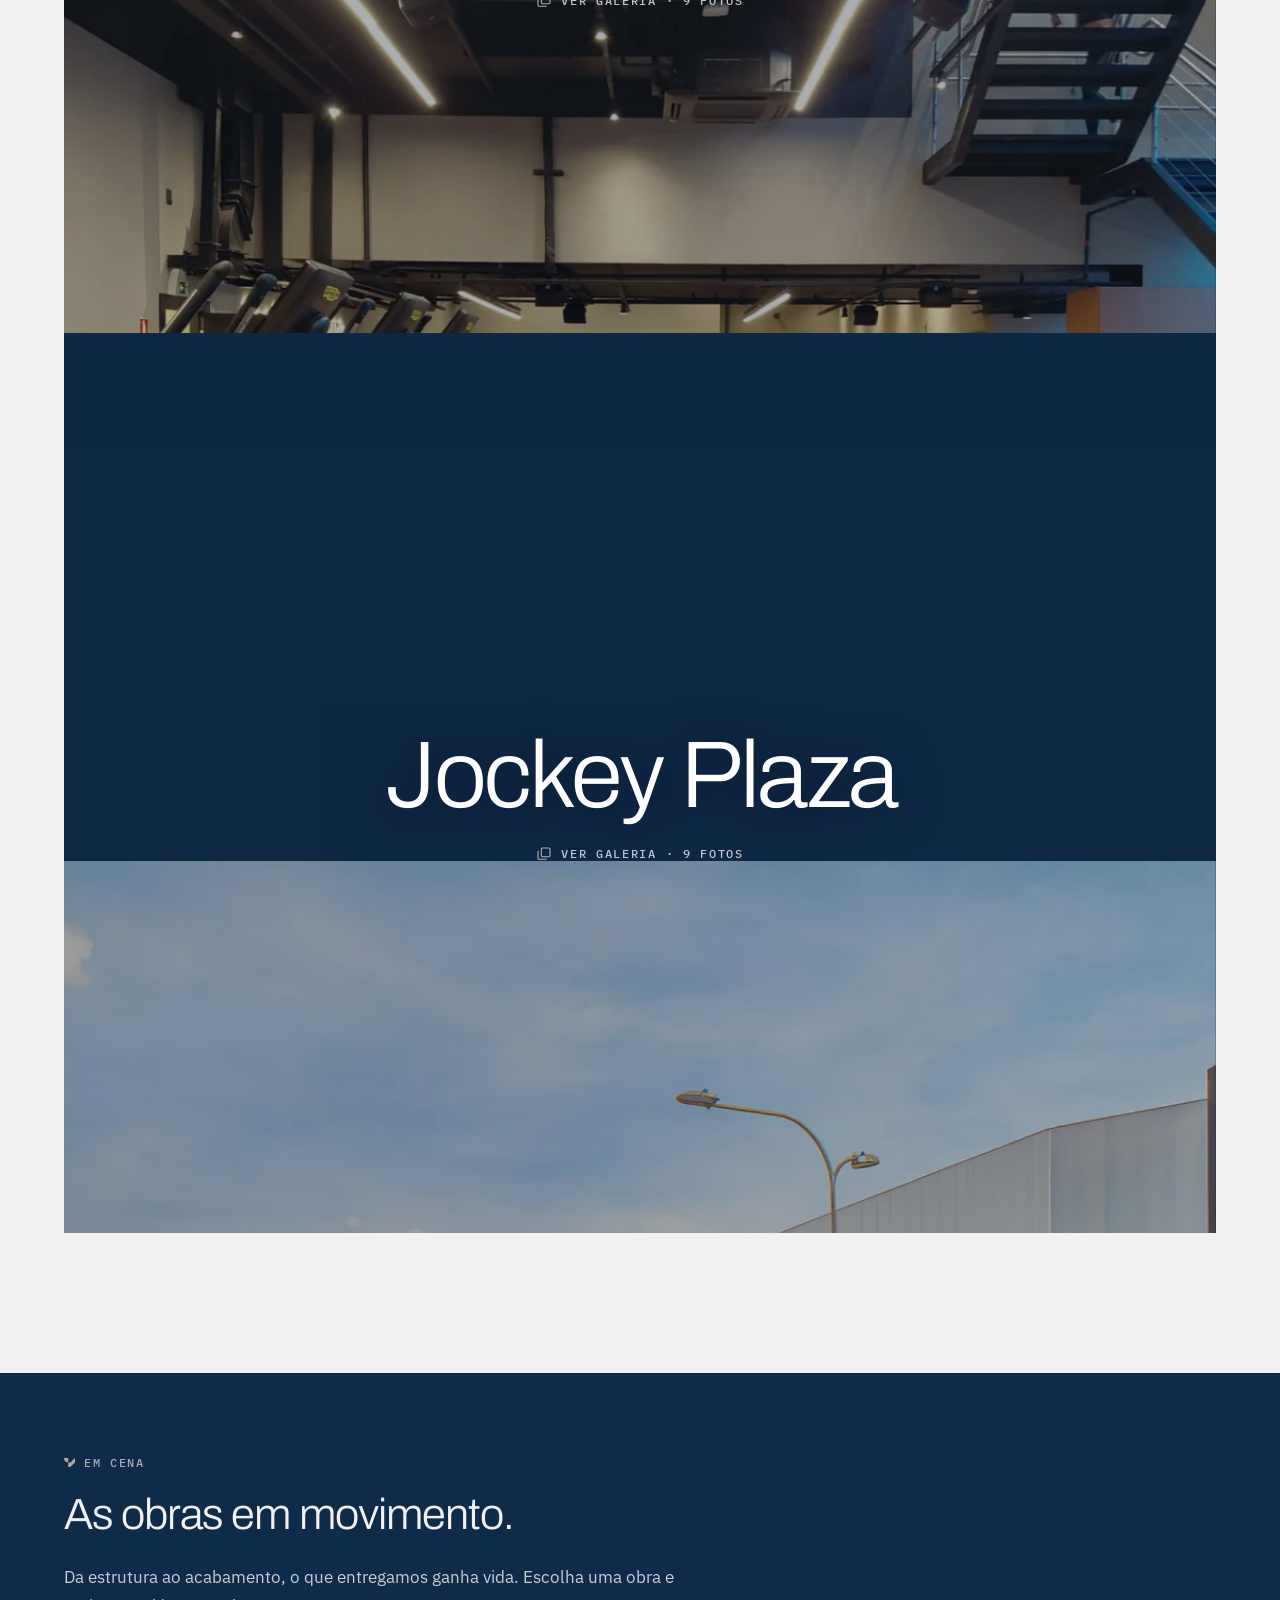
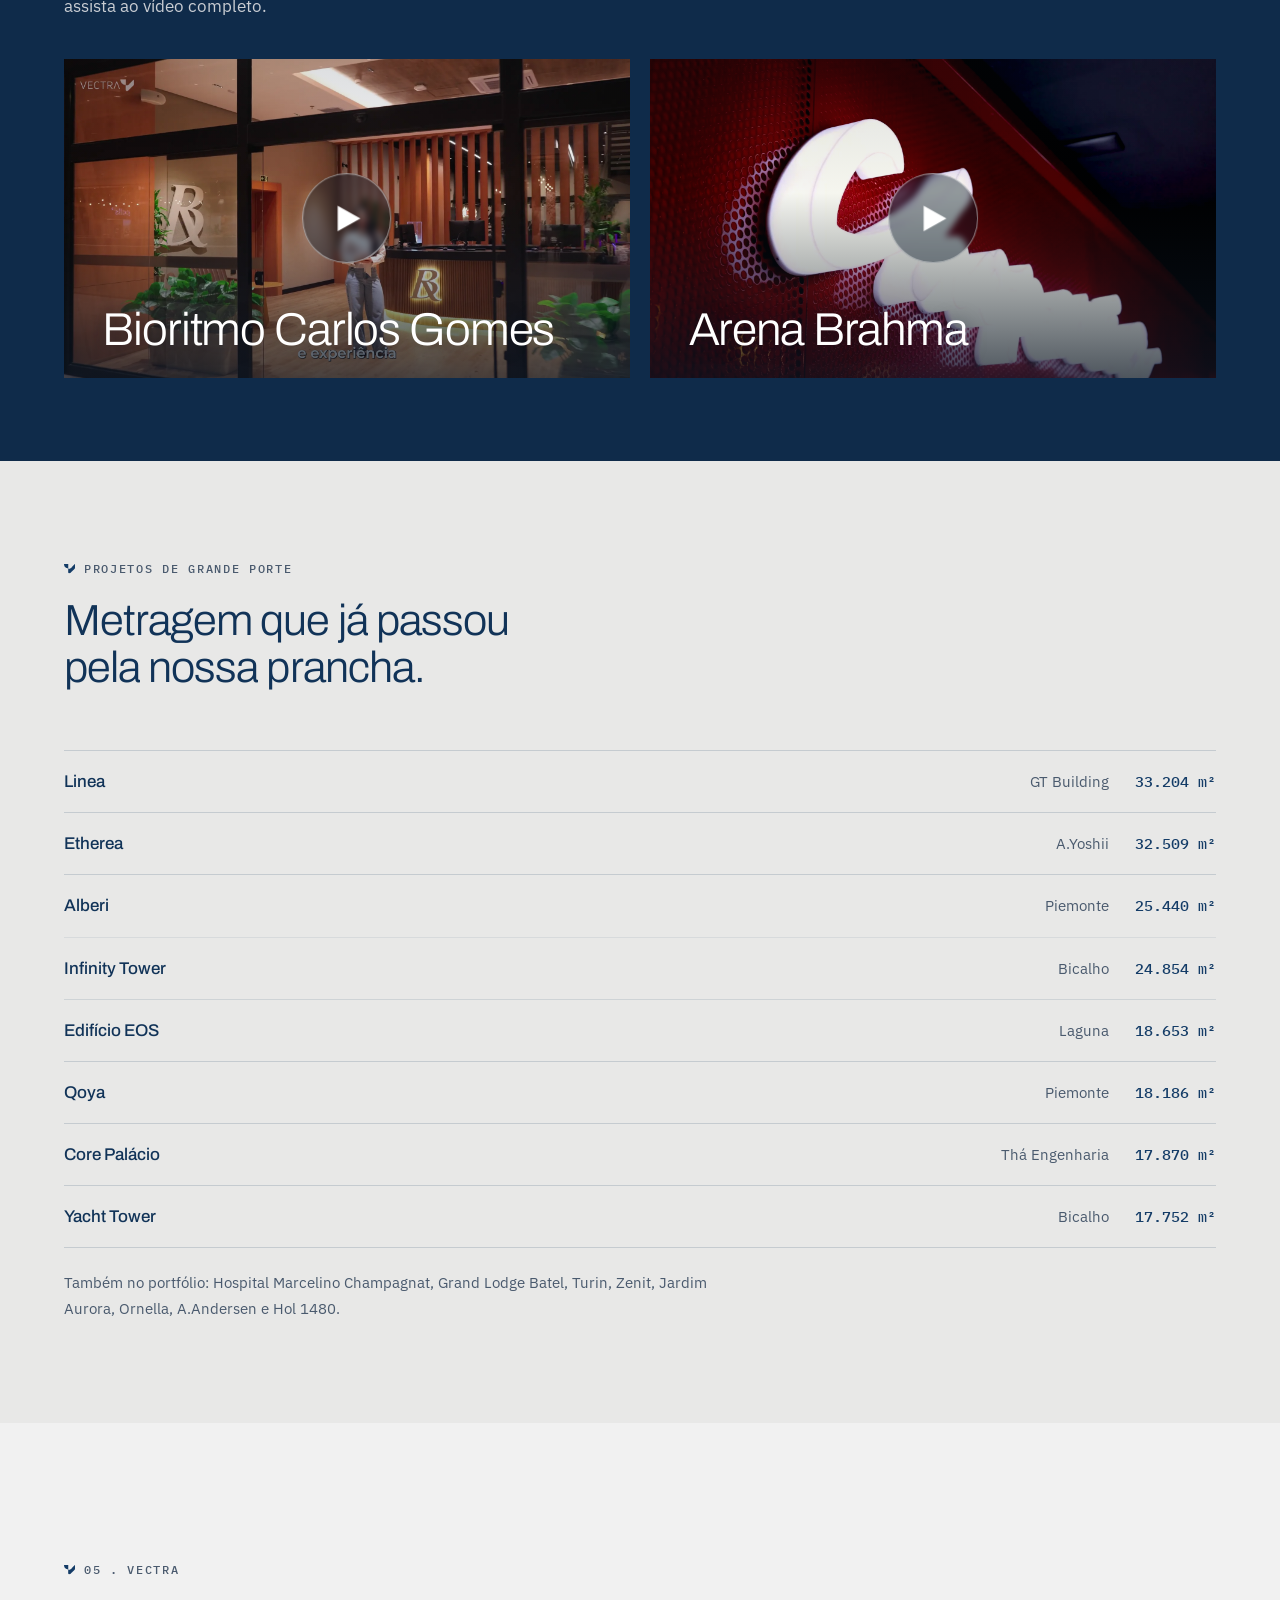
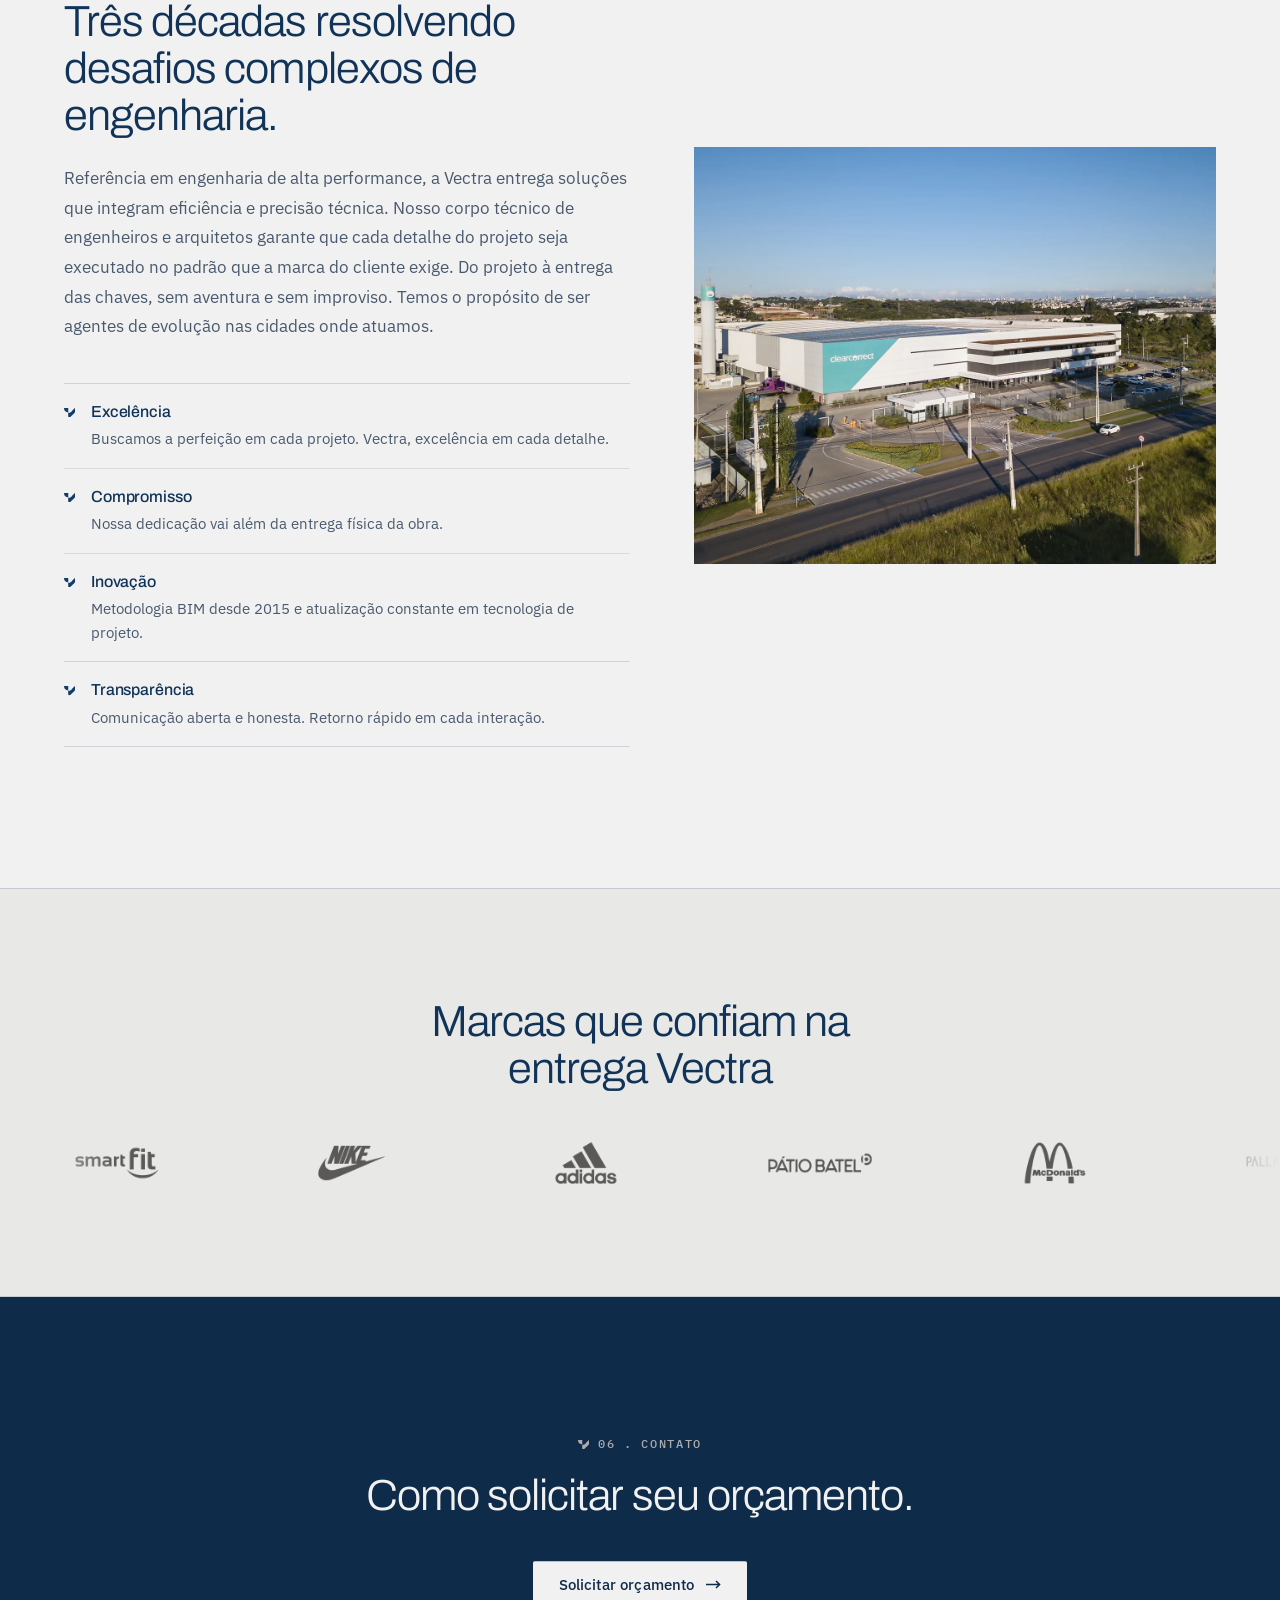
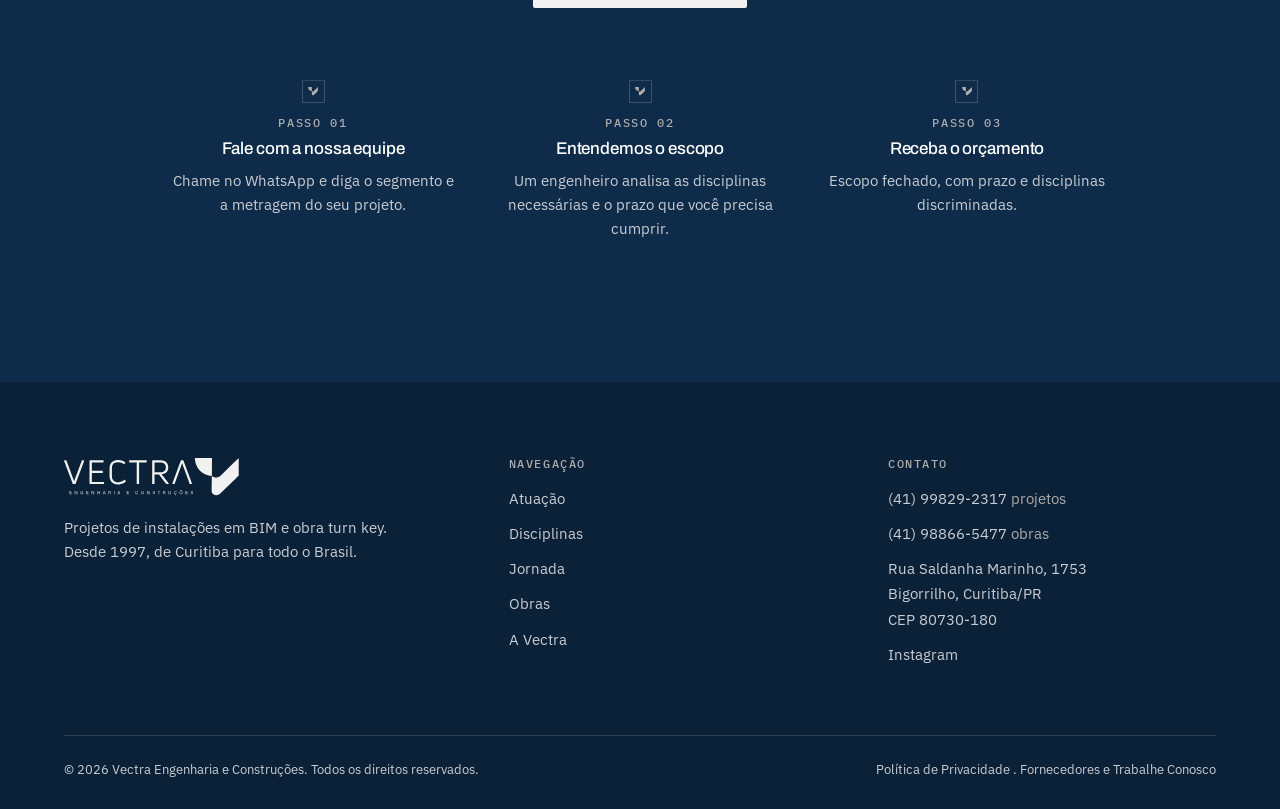
==== commit 912fdd80: "Instala o widget do CRM BuildV no lugar do WhatsApp direto - Adiciona o <script> do widget (wid_8da1" ====
--- a/deploy-vercel/index.html
+++ b/deploy-vercel/index.html
@@ -1,22 +1,15 @@
 <!DOCTYPE html>
 <html lang="pt-BR">
 <head>
-<!-- BuildV: GTM -->
-<script>(function(w,d,s,l,i){w[l]=w[l]||[];w[l].push({'gtm.start':
-new Date().getTime(),event:'gtm.js'});var f=d.getElementsByTagName(s)[0],
-j=d.createElement(s),dl=l!='dataLayer'?'&l='+l:'';j.async=true;j.src=
-'https://www.googletagmanager.com/gtm.js?id='+i+dl;f.parentNode.insertBefore(j,f);
-})(window,document,'script','dataLayer','GTM-W85BJ9HC');</script>
-<!-- /BuildV: GTM -->
 <meta charset="utf-8">
 <meta name="viewport" content="width=device-width,initial-scale=1">
-<title>Vectra Engenharia e Construções | Projetos de instalações em BIM</title>
-<meta name="description" content="Desde 1997, a Vectra resolve no projeto o que viraria retrabalho na obra. Oito disciplinas de instalações compatibilizadas em BIM para incorporadoras e construtoras. Curitiba/PR.">
+<title>Vectra Engenharia e Construções | Projetos de instalações em BIM e obra turn key</title>
+<meta name="description" content="Desde 1997, a Vectra resolve no projeto o que viraria retrabalho na obra. Oito disciplinas de instalações compatibilizadas em BIM e obra turn key para construtoras, varejo e fitness. Curitiba/PR.">
 <meta name="theme-color" content="#0f2b4a">
 <link rel="canonical" href="https://vectraconstrucoes.com/">
 <meta property="og:type" content="website">
 <meta property="og:title" content="Vectra Engenharia e Construções">
-<meta property="og:description" content="Projetos de instalações em BIM. Desde 1997, em Curitiba/PR.">
+<meta property="og:description" content="Projetos de instalações em BIM e obra turn key. Desde 1997, em Curitiba/PR.">
 <meta property="og:image" content="assets/img/hero.webp">
 <meta property="og:locale" content="pt_BR">
 
@@ -35,7 +28,7 @@
  "@context":"https://schema.org",
  "@type":"GeneralContractor",
  "name":"Vectra Engenharia e Construções",
- "description":"Projetos de instalações em BIM para incorporadoras e construtoras.",
+ "description":"Projetos de instalações em BIM e obra turn key para construtoras, redes de varejo e marcas de fitness.",
  "foundingDate":"1997",
  "url":"https://vectraconstrucoes.com/",
  "telephone":"+5541998292317",
@@ -46,10 +39,6 @@
 </script>
 </head>
 <body>
-<!-- BuildV: GTM (noscript) -->
-<noscript><iframe src="https://www.googletagmanager.com/ns.html?id=GTM-W85BJ9HC"
-height="0" width="0" style="display:none;visibility:hidden"></iframe></noscript>
-<!-- /BuildV: GTM (noscript) -->
 <a class="skip" href="#conteudo">Ir para o conteúdo</a>
 
 <!-- sprite: o logo entra uma vez e e reusado com <use>, herdando currentColor -->
@@ -83,13 +72,13 @@
     <nav class="nav" id="menu" aria-label="Navegação principal">
         <a class="nav__a" href="#atuacao">Atuação</a>
         <a class="nav__a" href="#disciplinas">Disciplinas</a>
-        <a class="nav__a" href="#jornada">Segmentos</a>
-        <a class="nav__a" href="#obras">Projetos</a>
+        <a class="nav__a" href="#jornada">Jornada</a>
+        <a class="nav__a" href="#obras">Obras</a>
         <a class="nav__a" href="#vectra">Vectra</a>
         <a class="nav__a" href="#contato">Contato</a>
-      <div class="nav__cta"><a class="btn" data-wa-btn="" href="#contato">Solicitar orçamento<svg class="btn__ar" viewBox="0 0 15 9" fill="none" stroke="currentColor" stroke-width="1.5" aria-hidden="true"><path d="M0 4.5h13.4M10 1l3.6 3.5L10 8"/></svg></a></div>
+      <div class="nav__cta"><button class="btn" type="button" data-cta>Solicitar orçamento<svg class="btn__ar" viewBox="0 0 15 9" fill="none" stroke="currentColor" stroke-width="1.5" aria-hidden="true"><path d="M0 4.5h13.4M10 1l3.6 3.5L10 8"/></svg></button></div>
     </nav>
-    <div class="hdr__cta"><a class="btn" data-wa-btn="" href="#contato">Solicitar orçamento<svg class="btn__ar" viewBox="0 0 15 9" fill="none" stroke="currentColor" stroke-width="1.5" aria-hidden="true"><path d="M0 4.5h13.4M10 1l3.6 3.5L10 8"/></svg></a></div>
+    <div class="hdr__cta"><button class="btn" type="button" data-cta>Solicitar orçamento<svg class="btn__ar" viewBox="0 0 15 9" fill="none" stroke="currentColor" stroke-width="1.5" aria-hidden="true"><path d="M0 4.5h13.4M10 1l3.6 3.5L10 8"/></svg></button></div>
     <button class="hdr__burger" type="button" aria-label="Abrir menu" aria-expanded="false" aria-controls="menu">
       <span></span><span></span><span></span>
     </button>
@@ -112,11 +101,12 @@
     <div class="container hero__in">
       <p class="eyebrow"><svg class="eyebrow__mk" viewBox="0 0 291.146 251.695" aria-hidden="true"><use href="#i-v"/></svg>Curitiba/PR . Desde 1997</p>
       <h1 id="h-hero" data-split>Resolvemos no projeto o que viraria retrabalho na obra.</h1>
-      <p class="hero__sub" data-reveal>Engenharia de instalações em BIM para incorporadoras e
-        construtora. Um responsável do primeiro estudo preliminar à finalização da obra.</p>
+      <p class="hero__sub" data-reveal>Engenharia de instalações em BIM e obra turn key para construtoras,
+        redes de varejo e marcas de fitness em expansão. Um responsável do primeiro estudo
+        à entrega das chaves.</p>
       <div class="hero__act" data-reveal>
-        <a class="btn btn--light" data-wa-btn="" href="#contato">Solicitar orçamento<svg class="btn__ar" viewBox="0 0 15 9" fill="none" stroke="currentColor" stroke-width="1.5" aria-hidden="true"><path d="M0 4.5h13.4M10 1l3.6 3.5L10 8"/></svg></a>
-        <a class="btn btn--ghost-dark" href="#obras">Ver projetos</a>
+        <button class="btn btn--light" type="button" data-cta>Solicitar orçamento<svg class="btn__ar" viewBox="0 0 15 9" fill="none" stroke="currentColor" stroke-width="1.5" aria-hidden="true"><path d="M0 4.5h13.4M10 1l3.6 3.5L10 8"/></svg></button>
+        <a class="btn btn--ghost-dark" href="#obras">Ver obras entregues</a>
       </div>
     </div>
   </section>
@@ -127,25 +117,24 @@
   <section class="sec" id="atuacao" aria-labelledby="h-atuacao">
     <div class="container">
       <p class="eyebrow"><svg class="eyebrow__mk" viewBox="0 0 291.146 251.695" aria-hidden="true"><use href="#i-v"/></svg>01 . Atuação</p>
-      <h2 id="h-atuacao" data-split>Um só projeto, todas as disciplinas.</h2>
-      <p class="lede lede--gap" data-reveal>Na expansão, disciplinas espalhadas por fornecedores
+      <h2 id="h-atuacao" data-split>Duas frentes, um único responsável.</h2>
+      <p class="lede lede--gap" data-reveal>Na expansão, projeto e obra em fornecedores
         desconexos geram retrabalho e atraso. Uma inauguração fora da data custa faturamento
-        e imagem de marca. A Vectra concentra tudo em um único projeto, compatibilizado em BIM.</p>
+        e imagem de marca. A Vectra assume a jornada inteira.</p>
 
       <div class="frentes">
         <div class="frente" data-reveal data-rv="left">
-          <div class="frente__t"><span class="frente__l">Projeto</span><h3>Projetos de instalações</h3></div>
+          <div class="frente__t"><span class="frente__l">Frente A</span><h3>Projetos de instalações</h3></div>
           <p>Engenharia multidisciplinar integrada. A Vectra usa a metodologia BIM desde 2015:
             compatibilizamos todas as disciplinas ainda no projeto, em Revit, e entregamos
             documentação pronta para construção.</p>
           <p class="frente__meta"><svg class="" viewBox="0 0 291.146 251.695" aria-hidden="true"><use href="#i-v"/></svg>Projetos em todo o Brasil, do Amazonas ao Rio Grande do Sul</p>
         </div>
         <div class="frente" data-reveal data-rv="right">
-          <div class="frente__t"><span class="frente__l">BIM</span><h3>Compatibilização em BIM</h3></div>
-          <p>Todas as disciplinas compatibilizadas em Revit antes da obra, com quantitativos
-            vinculados ao modelo. Documentação pronta para construção, com menos erro e
-            desperdício de material.</p>
-          <p class="frente__meta"><svg class="" viewBox="0 0 291.146 251.695" aria-hidden="true"><use href="#i-v"/></svg>Metodologia BIM desde 2015</p>
+          <div class="frente__t"><span class="frente__l">Frente B</span><h3>Obra turn key</h3></div>
+          <p>Unidade executada e entregue pronta para operar. Um único contrato e um único
+            responsável até a conclusão, sem repasse entre fornecedores.</p>
+          <p class="frente__meta"><svg class="" viewBox="0 0 291.146 251.695" aria-hidden="true"><use href="#i-v"/></svg>Atuação como construtora no Sul do país e em São Paulo</p>
         </div>
       </div>
     </div>
@@ -153,10 +142,10 @@
 
   <!-- ============ FAIXA: cabine primaria ============ -->
   <section class="band" aria-label="Cabine primária entregue no Jockey Plaza, Curitiba">
-    <div class="band__bg"><img src="assets/img/faixa-tecnica.webp" alt="Cabine primária com quadros de média tensão entregue pela Vectra: a infraestrutura elétrica que sustenta a operação" loading="lazy" decoding="async" width="2000" height="1333" data-para="0.11"></div>
+    <div class="band__bg"><img src="assets/img/band-bim.webp" alt="Modelo BIM de uma obra da Vectra, com estrutura e instalações compatibilizadas antes da execução" loading="lazy" decoding="async" width="1600" height="900" data-para="0.11"></div>
     <div class="container band__in">
       <p class="band__cap" data-reveal="soft">O que o cliente não vê é o que sustenta a operação dele.</p>
-      <p class="band__meta" data-reveal><span>Modelagem BIM</span><span>Compatibilização de projetos</span><span>Instalações integradas</span></p>
+      <p class="band__meta" data-reveal><span>Modelagem BIM</span><span>Compatibilização de projetos</span><span>Estrutura e instalações integradas</span></p>
     </div>
   </section>
 
@@ -172,7 +161,7 @@
       <div class="disc">
           <div class="disc__i" data-reveal>
             <span class="disc__n">01</span>
-            <div><h3 class="disc__t">Instalações elétricas</h3><p class="disc__d">Projetos executivos e luminotécnico.</p></div>
+            <div><h3 class="disc__t">Instalações elétricas</h3><p class="disc__d">Projetos executivos e laudos técnicos.</p></div>
           </div>
           <div class="disc__i" data-reveal>
             <span class="disc__n">02</span>
@@ -202,8 +191,9 @@
             <span class="disc__n">08</span>
             <div><h3 class="disc__t">Pressurização de escadas</h3><p class="disc__d">Escadas de emergência conforme norma.</p></div>
           </div>
-        <p class="disc__foot" data-reveal>Modelagem em BIM desde o começo, com extração automatizada
-          de quantitativos vinculada ao modelo, que reduz margem de erro e evita desperdício de material.</p>
+        <p class="disc__foot" data-reveal>Complementares: projeto luminotécnico e projeto estrutural.
+          Modelagem em BIM desde o começo, com extração automatizada de quantitativos vinculada
+          ao modelo, que reduz margem de erro e evita desperdício de material.</p>
       </div>
     </div>
   </section>
@@ -217,46 +207,76 @@
       <span class="jor__mesh"></span>
     </div>
     <div class="container jor__head">
-      <p class="eyebrow"><svg class="eyebrow__mk" viewBox="0 0 291.146 251.695" aria-hidden="true"><use href="#i-v"/></svg>03 . Segmentos</p>
-      <h2 id="h-jor" data-split>Um projeto para cada segmento.</h2>
+      <p class="eyebrow"><svg class="eyebrow__mk" viewBox="0 0 291.146 251.695" aria-hidden="true"><use href="#i-v"/></svg>03 . Jornada</p>
+      <h2 id="h-jor" data-split>Uma única jornada, um único responsável.</h2>
     </div>
     <div class="jor__scene">
       <div class="container">
         <div class="jor__track">
           <article class="jor__step">
             <span class="jor__n">01</span>
-            <p class="jor__k">Segmento 01 . Residencial</p>
-            <h3 class="jor__t">Edifícios residenciais</h3>
-            <p class="jor__p">Instalações completas para incorporadoras: elétrica, hidrossanitário, climatização, incêndio, SPDA, gás e telecom compatibilizados em BIM antes da obra, no prazo do lançamento.</p>
+            <p class="jor__k">Etapa 01 . O início</p>
+            <h3 class="jor__t">Projeto de instalações</h3>
+            <p class="jor__p">Elétrico, estrutural, hidrossanitário, climatização e exaustão, SPDA, telecom, gás, drenagem e pressurização de escadas. Compatibilização entre todas as disciplinas ainda no projeto, em Revit e BIM, que elimina conflito e retrabalho na obra.</p>
           </article>
           <article class="jor__step">
             <span class="jor__n">02</span>
-            <p class="jor__k">Segmento 02 . Varejo</p>
-            <h3 class="jor__t">Marcas de varejo</h3>
-            <p class="jor__p">Projetos para redes em expansão, no padrão da marca e no prazo da inauguração. Disciplinas replicáveis loja a loja, com documentação pronta para aprovação e execução.</p>
+            <p class="jor__k">Etapa 02 . A gestão</p>
+            <h3 class="jor__t">Planejamento e compatibilização</h3>
+            <p class="jor__p">Cronograma ancorado na data do cliente, com planejamento semanal e acompanhamento diário. Coordenação técnica com rastreabilidade: o cliente sempre sabe em que fase a obra está e quais são os próximos passos.</p>
           </article>
           <article class="jor__step">
             <span class="jor__n">03</span>
-            <p class="jor__k">Segmento 03 . Grande porte</p>
-            <h3 class="jor__t">Galpões e indústrias</h3>
-            <p class="jor__p">Engenharia de instalações para grandes áreas — galpões logísticos e plantas industriais — com quantitativos vinculados ao modelo e extração automatizada.</p>
+            <p class="jor__k">Etapa 03 . A entrega</p>
+            <h3 class="jor__t">Obra turn key</h3>
+            <p class="jor__p">Obra executada e entregue pronta para operar. Um único contrato e um único responsável até a conclusão, sem repasse entre fornecedores. Qualidade dos materiais às soluções construtivas.</p>
           </article>
         </div>
       </div>
     </div>
     <div class="container jor__foot">
-      <p class="lede" data-reveal>Metodologia BIM desde 2015: cada disciplina compatibilizada
-        no projeto, pronta para a obra, em qualquer segmento.</p>
+      <p class="lede" data-reveal>Metodologia BIM, gestão contínua e alto padrão de acabamento:
+        qualidade técnica integrada e controle operacional em escala.</p>
+    </div>
+  </section>
+
+  <!-- ============ ESCOPO DE OBRA (split: foto + lista) ============ -->
+  <section class="sec" id="escopo" aria-labelledby="h-escopo">
+    <div class="container">
+      <div class="sobre sobre--inv">
+        <figure class="sobre__fig" data-reveal="fig">
+          <img src="assets/img/escopo-pinhais.webp" alt="Academia Smart Fit Pinhais entregue pela Vectra" loading="lazy" decoding="async" width="1600" height="879">
+        </figure>
+        <div>
+          <p class="eyebrow"><svg class="eyebrow__mk" viewBox="0 0 291.146 251.695" aria-hidden="true"><use href="#i-v"/></svg>Escopo de execução</p>
+          <h2 id="h-escopo" data-split>Construção civil, solução completa para a sua obra.</h2>
+          <p class="lede lede--gap" data-reveal>No canteiro, a Vectra assume da fundação ao
+            acabamento fino. Um único contrato cobre a obra e todos os sistemas que a fazem
+            operar no dia da inauguração.</p>
+          <div class="esc">
+            <p class="esc__i" data-reveal><svg class="esc__mk" viewBox="0 0 291.146 251.695" aria-hidden="true"><use href="#i-v"/></svg><span>Construção civil da fundação ao acabamento fino</span></p>
+            <p class="esc__i" data-reveal><svg class="esc__mk" viewBox="0 0 291.146 251.695" aria-hidden="true"><use href="#i-v"/></svg><span>Instalações elétricas e automação</span></p>
+            <p class="esc__i" data-reveal><svg class="esc__mk" viewBox="0 0 291.146 251.695" aria-hidden="true"><use href="#i-v"/></svg><span>Subestação e entrada de energia</span></p>
+            <p class="esc__i" data-reveal><svg class="esc__mk" viewBox="0 0 291.146 251.695" aria-hidden="true"><use href="#i-v"/></svg><span>Prevenção e combate a incêndio</span></p>
+            <p class="esc__i" data-reveal><svg class="esc__mk" viewBox="0 0 291.146 251.695" aria-hidden="true"><use href="#i-v"/></svg><span>Sistema de ar-condicionado</span></p>
+            <p class="esc__i" data-reveal><svg class="esc__mk" viewBox="0 0 291.146 251.695" aria-hidden="true"><use href="#i-v"/></svg><span>Sistema de renovação de ar</span></p>
+            <p class="esc__i" data-reveal><svg class="esc__mk" viewBox="0 0 291.146 251.695" aria-hidden="true"><use href="#i-v"/></svg><span>Sistema de exaustão</span></p>
+            <p class="esc__i" data-reveal><svg class="esc__mk" viewBox="0 0 291.146 251.695" aria-hidden="true"><use href="#i-v"/></svg><span>Reformas e adequações</span></p>
+            <p class="esc__i" data-reveal><svg class="esc__mk" viewBox="0 0 291.146 251.695" aria-hidden="true"><use href="#i-v"/></svg><span>Comunicação visual interna e externa</span></p>
+            <p class="esc__i" data-reveal><svg class="esc__mk" viewBox="0 0 291.146 251.695" aria-hidden="true"><use href="#i-v"/></svg><span>Mobiliário</span></p>
+          </div>
+        </div>
+      </div>
     </div>
   </section>
 
   <!-- ============ 04 OBRAS: portfolio ============ -->
   <section class="sec" id="obras" aria-labelledby="h-obras">
     <div class="container">
-      <p class="eyebrow"><svg class="eyebrow__mk" viewBox="0 0 291.146 251.695" aria-hidden="true"><use href="#i-v"/></svg>04 . Projetos</p>
-      <h2 id="h-obras" data-split>Projetos que saíram do papel.</h2>
-      <p class="lede lede--gap" data-reveal>Fotografia real das unidades onde nossos projetos
-        ganharam obra. Clique em um projeto para ver a galeria completa.</p>
+      <p class="eyebrow"><svg class="eyebrow__mk" viewBox="0 0 291.146 251.695" aria-hidden="true"><use href="#i-v"/></svg>04 . Obras</p>
+      <h2 id="h-obras" data-split>Obras entregues e em andamento.</h2>
+      <p class="lede lede--gap" data-reveal>Fotografia real das unidades onde nossos
+        projetos e nossa execução saíram do papel. Clique em uma obra para ver a galeria completa.</p>
 
             <div class="pfx">
         <button class="pfx__item" type="button"
@@ -329,6 +349,42 @@
     </div>
   </section>
 
+  <!-- ============ EM CENA: reels cinematograficos (click-to-play) ============ -->
+  <section class="reel-sec sec--dark" id="videos" aria-labelledby="h-videos">
+    <div class="container">
+      <p class="eyebrow"><svg class="eyebrow__mk" viewBox="0 0 291.146 251.695" aria-hidden="true"><use href="#i-v"/></svg>Em cena</p>
+      <h2 id="h-videos" data-split>As obras em movimento.</h2>
+      <p class="lede lede--gap" data-reveal>Da estrutura ao acabamento, o que entregamos ganha vida.
+        Escolha uma obra e assista ao vídeo completo.</p>
+    </div>
+    <div class="container reels">
+      <button class="reel" type="button"
+              data-video="assets/video/bioritmo-full.mp4"
+              data-title="Bioritmo Carlos Gomes"
+              data-sub="Academia · Curitiba/PR"
+              aria-label="Assistir ao vídeo da obra Bioritmo Carlos Gomes">
+        <img class="reel__img" src="assets/img/poster-bioritmo.webp" alt="Fachada iluminada da academia Bioritmo Carlos Gomes, em Curitiba, entregue pela Vectra" loading="lazy" decoding="async" width="1920" height="1080">
+        <span class="reel__scrim" aria-hidden="true"></span>
+        <span class="reel__play" aria-hidden="true"><svg viewBox="0 0 18 20"><path d="M1 1l16 9-16 9z" fill="currentColor"/></svg></span>
+        <span class="reel__cap">
+          <span class="reel__t">Bioritmo Carlos Gomes</span>
+        </span>
+      </button>
+      <button class="reel" type="button"
+              data-video="assets/video/arena-brahma-full.mp4"
+              data-title="Arena Brahma"
+              data-sub="Bar e restaurante · Curitiba/PR"
+              aria-label="Assistir ao vídeo da obra Arena Brahma">
+        <img class="reel__img" src="assets/img/poster-arena-brahma.webp" alt="Salão do Arena Brahma, em Curitiba, com as arquibancadas do estádio ao fundo, entregue pela Vectra" loading="lazy" decoding="async" width="1920" height="1080">
+        <span class="reel__scrim" aria-hidden="true"></span>
+        <span class="reel__play" aria-hidden="true"><svg viewBox="0 0 18 20"><path d="M1 1l16 9-16 9z" fill="currentColor"/></svg></span>
+        <span class="reel__cap">
+          <span class="reel__t">Arena Brahma</span>
+        </span>
+      </button>
+    </div>
+  </section>
+
   <!-- ============ GRANDE PORTE: lista tipografica ============ -->
   <section class="sec sec--md sec--paper2" aria-labelledby="h-gp">
     <div class="container">
@@ -354,7 +410,7 @@
             <span class="gp__n">Qoya</span><span class="gp__i">Piemonte</span><span class="gp__a">18.186 m²</span>
           </div>
           <div class="gp__r" data-reveal>
-            <span class="gp__n">Core Palácio</span><span class="gp__i">Gadens Incorporadora</span><span class="gp__a">17.870 m²</span>
+            <span class="gp__n">Core Palácio</span><span class="gp__i">Thá Engenharia</span><span class="gp__a">17.870 m²</span>
           </div>
           <div class="gp__r" data-reveal>
             <span class="gp__n">Yacht Tower</span><span class="gp__i">Bicalho</span><span class="gp__a">17.752 m²</span>
@@ -374,9 +430,9 @@
           <h2 id="h-vectra" data-split>Três décadas resolvendo desafios complexos de engenharia.</h2>
           <p class="lede lede--gap" data-reveal>Referência em engenharia de alta
             performance, a Vectra entrega soluções que integram eficiência e precisão técnica.
-            Nosso corpo técnico de engenheiros garante que cada detalhe do projeto
-            seja executado no padrão que a marca do cliente exige. Do projeto à finalização
-            da obra, sem aventura e sem improviso. Temos o propósito de ser agentes de evolução
+            Nosso corpo técnico de engenheiros e arquitetos garante que cada detalhe do projeto
+            seja executado no padrão que a marca do cliente exige. Do projeto à entrega das
+            chaves, sem aventura e sem improviso. Temos o propósito de ser agentes de evolução
             nas cidades onde atuamos.</p>
           <div class="pil">
             <div class="pil__i" data-reveal>
@@ -428,31 +484,6 @@
     </ul>
   </section>
 
-  <!-- ============ DA PRANCHA AO CANTEIRO: ancora obra ao projeto ============ -->
-  <section class="sec" id="obra" aria-labelledby="h-obra">
-    <div class="container">
-      <div class="sobre sobre--inv">
-        <figure class="sobre__fig" data-reveal="fig">
-          <img src="assets/img/faixa-obra.webp" alt="Obra da Vectra em andamento, com as instalações passando sob a laje antes do acabamento" loading="lazy" decoding="async" width="960" height="1280">
-        </figure>
-        <div>
-          <p class="eyebrow"><svg class="eyebrow__mk" viewBox="0 0 291.146 251.695" aria-hidden="true"><use href="#i-v"/></svg>Da prancha ao canteiro</p>
-          <h2 id="h-obra" data-split>Quem projeta também executa.</h2>
-          <p class="lede lede--gap" data-reveal>O projeto compatibilizado em BIM não para no papel.
-            A mesma engenharia que dimensiona as disciplinas acompanha a execução, como construtora,
-            no Sul e no Sudeste. Com projeto e obra sob um só responsável, o canteiro anda sem repasse
-            entre fornecedores e sem retrabalho, no prazo da inauguração.</p>
-          <div class="esc">
-            <p class="esc__i" data-reveal><svg class="esc__mk" viewBox="0 0 291.146 251.695" aria-hidden="true"><use href="#i-v"/></svg><span>Um único contrato e um único responsável, do projeto à entrega</span></p>
-            <p class="esc__i" data-reveal><svg class="esc__mk" viewBox="0 0 291.146 251.695" aria-hidden="true"><use href="#i-v"/></svg><span>Equipes especializadas em obras rápidas, com gestão de pessoas e processos</span></p>
-            <p class="esc__i" data-reveal><svg class="esc__mk" viewBox="0 0 291.146 251.695" aria-hidden="true"><use href="#i-v"/></svg><span>Dimensionamento correto de largada: menos surpresa, mais previsibilidade de custo</span></p>
-            <p class="esc__i" data-reveal><svg class="esc__mk" viewBox="0 0 291.146 251.695" aria-hidden="true"><use href="#i-v"/></svg><span>Mais de 38 obras executadas em 2025, até 10 em paralelo</span></p>
-          </div>
-        </div>
-      </div>
-    </div>
-  </section>
-
   <!-- ============ 06 CONTATO ============ -->
   <section class="sec cta sec--dark" id="contato" aria-labelledby="h-contato">
     <div class="container">
@@ -461,7 +492,7 @@
           <p class="eyebrow"><svg class="eyebrow__mk" viewBox="0 0 291.146 251.695" aria-hidden="true"><use href="#i-v"/></svg>06 . Contato</p>
           <h2 id="h-contato" data-split>Como solicitar seu orçamento.</h2>
           <div class="cta__act" data-reveal>
-            <a class="btn btn--light" data-wa-btn="projetos de instalações" href="#">Solicitar orçamento<svg class="btn__ar" viewBox="0 0 15 9" fill="none" stroke="currentColor" stroke-width="1.5" aria-hidden="true"><path d="M0 4.5h13.4M10 1l3.6 3.5L10 8"/></svg></a>
+            <button class="btn btn--light" type="button" data-cta>Solicitar orçamento<svg class="btn__ar" viewBox="0 0 15 9" fill="none" stroke="currentColor" stroke-width="1.5" aria-hidden="true"><path d="M0 4.5h13.4M10 1l3.6 3.5L10 8"/></svg></button>
           </div>
         </div>
 
@@ -497,7 +528,7 @@
     <div class="ft__top">
       <div>
         <span class="ft__logo"><svg viewBox="0 0 546.2352 118.695987" role="img" aria-label="Vectra Engenharia e Construções"><use href="#i-logo"/></svg></span>
-        <p class="ft__p">Projetos de instalações em BIM. Desde 1997, de Curitiba
+        <p class="ft__p">Projetos de instalações em BIM e obra turn key. Desde 1997, de Curitiba
           para todo o Brasil.</p>
       </div>
       <div>
@@ -505,8 +536,8 @@
         <ul class="ft__l">
           <li><a href="#atuacao">Atuação</a></li>
           <li><a href="#disciplinas">Disciplinas</a></li>
-          <li><a href="#jornada">Segmentos</a></li>
-          <li><a href="#obras">Projetos</a></li>
+          <li><a href="#jornada">Jornada</a></li>
+          <li><a href="#obras">Obras</a></li>
           <li><a href="#vectra">A Vectra</a></li>
         </ul>
       </div>
@@ -575,11 +606,23 @@
 
 <script src="js/motion.js" defer></script>
 <script src="js/app.js" defer></script>
-<!-- BuildV: Merlin -->
-<script nonce="674b0441fc6c35a4da4470bf0253f58e" src='https://scripts.gomerlin.com.br/merlin.js'></script>
+<!-- Widget do CRM BuildV -->
+<script src="https://app-crm.buildv.com.br/widget.js" data-widget="wid_8da1c55a138d59933e9af7e3f2e77c2b" data-api="https://buildv-crm-clients-api-production.up.railway.app" async></script>
 <script>
-  Merlin.Popup.initFromSource("https://tools.gomerlin.com.br/popup/ca1f1b11-eb88-43d1-bd83-7212df0e7126");
+  /* CTAs abrem o popup do widget BuildV CRM (o .bv-launcher vive em shadow DOM) */
+  (function(){
+    function findLauncher(){
+      var l=document.querySelector('.bv-launcher'); if(l) return l;
+      var hosts=document.querySelectorAll('*');
+      for(var i=0;i<hosts.length;i++){ if(hosts[i].shadowRoot){ var x=hosts[i].shadowRoot.querySelector('.bv-launcher'); if(x) return x; } }
+      return null;
+    }
+    document.addEventListener('click', function(e){
+      var t=e.target.closest('[data-cta]'); if(!t) return;
+      e.preventDefault();
+      var l=findLauncher(); if(l) l.click();
+    });
+  })();
 </script>
-<!-- /BuildV: Merlin -->
 </body>
 </html>
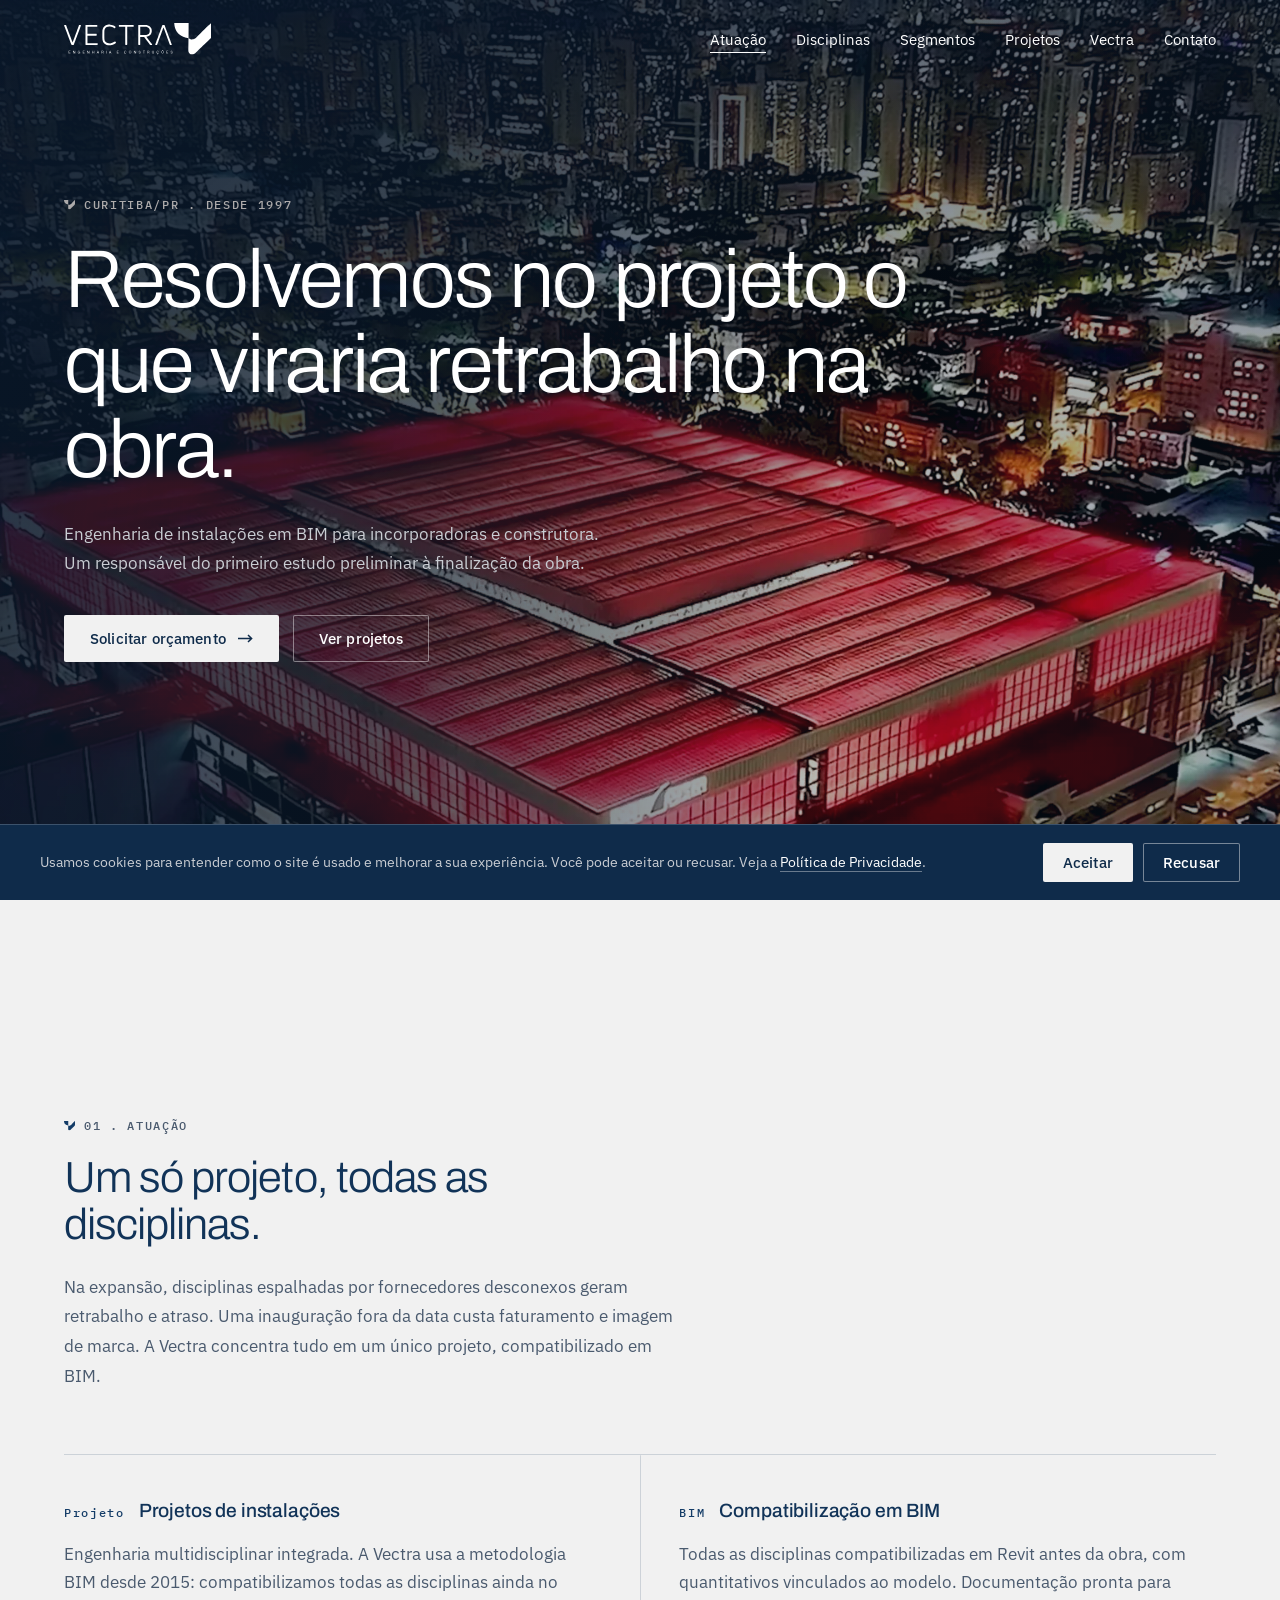
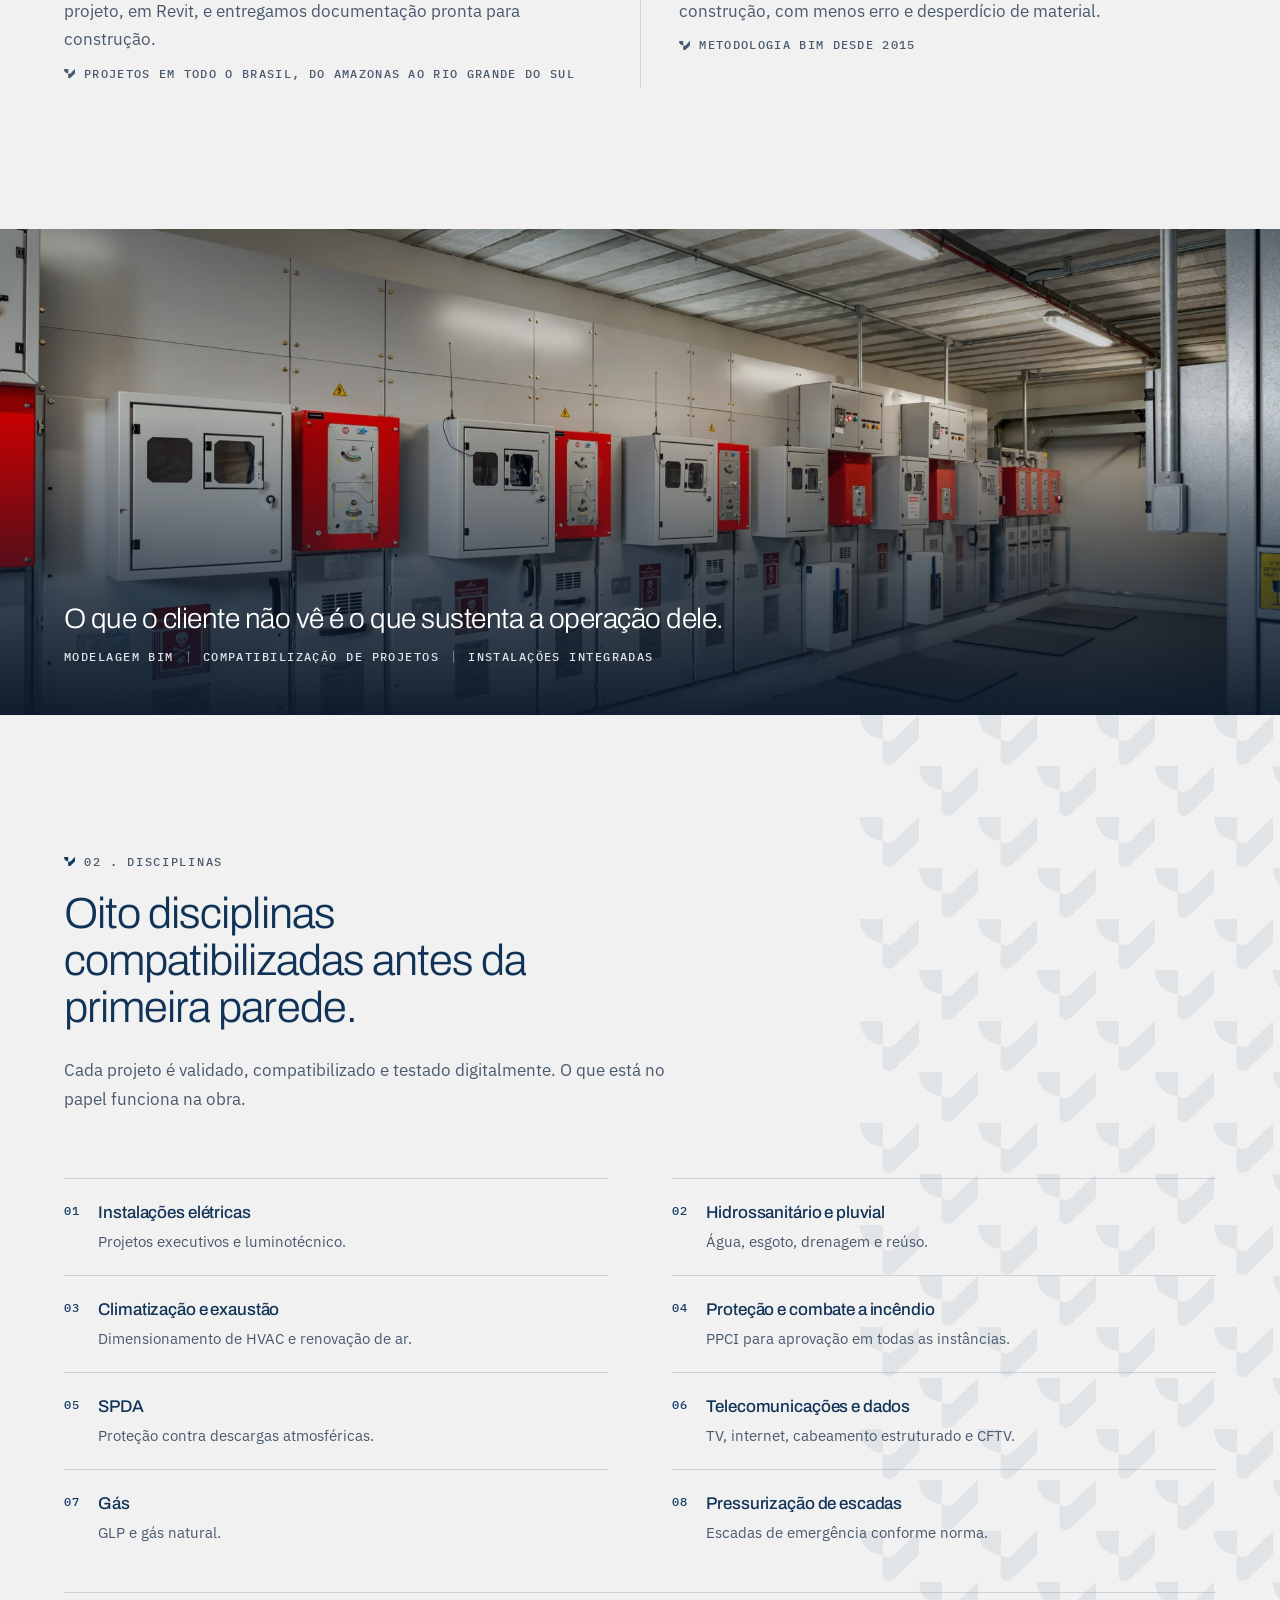
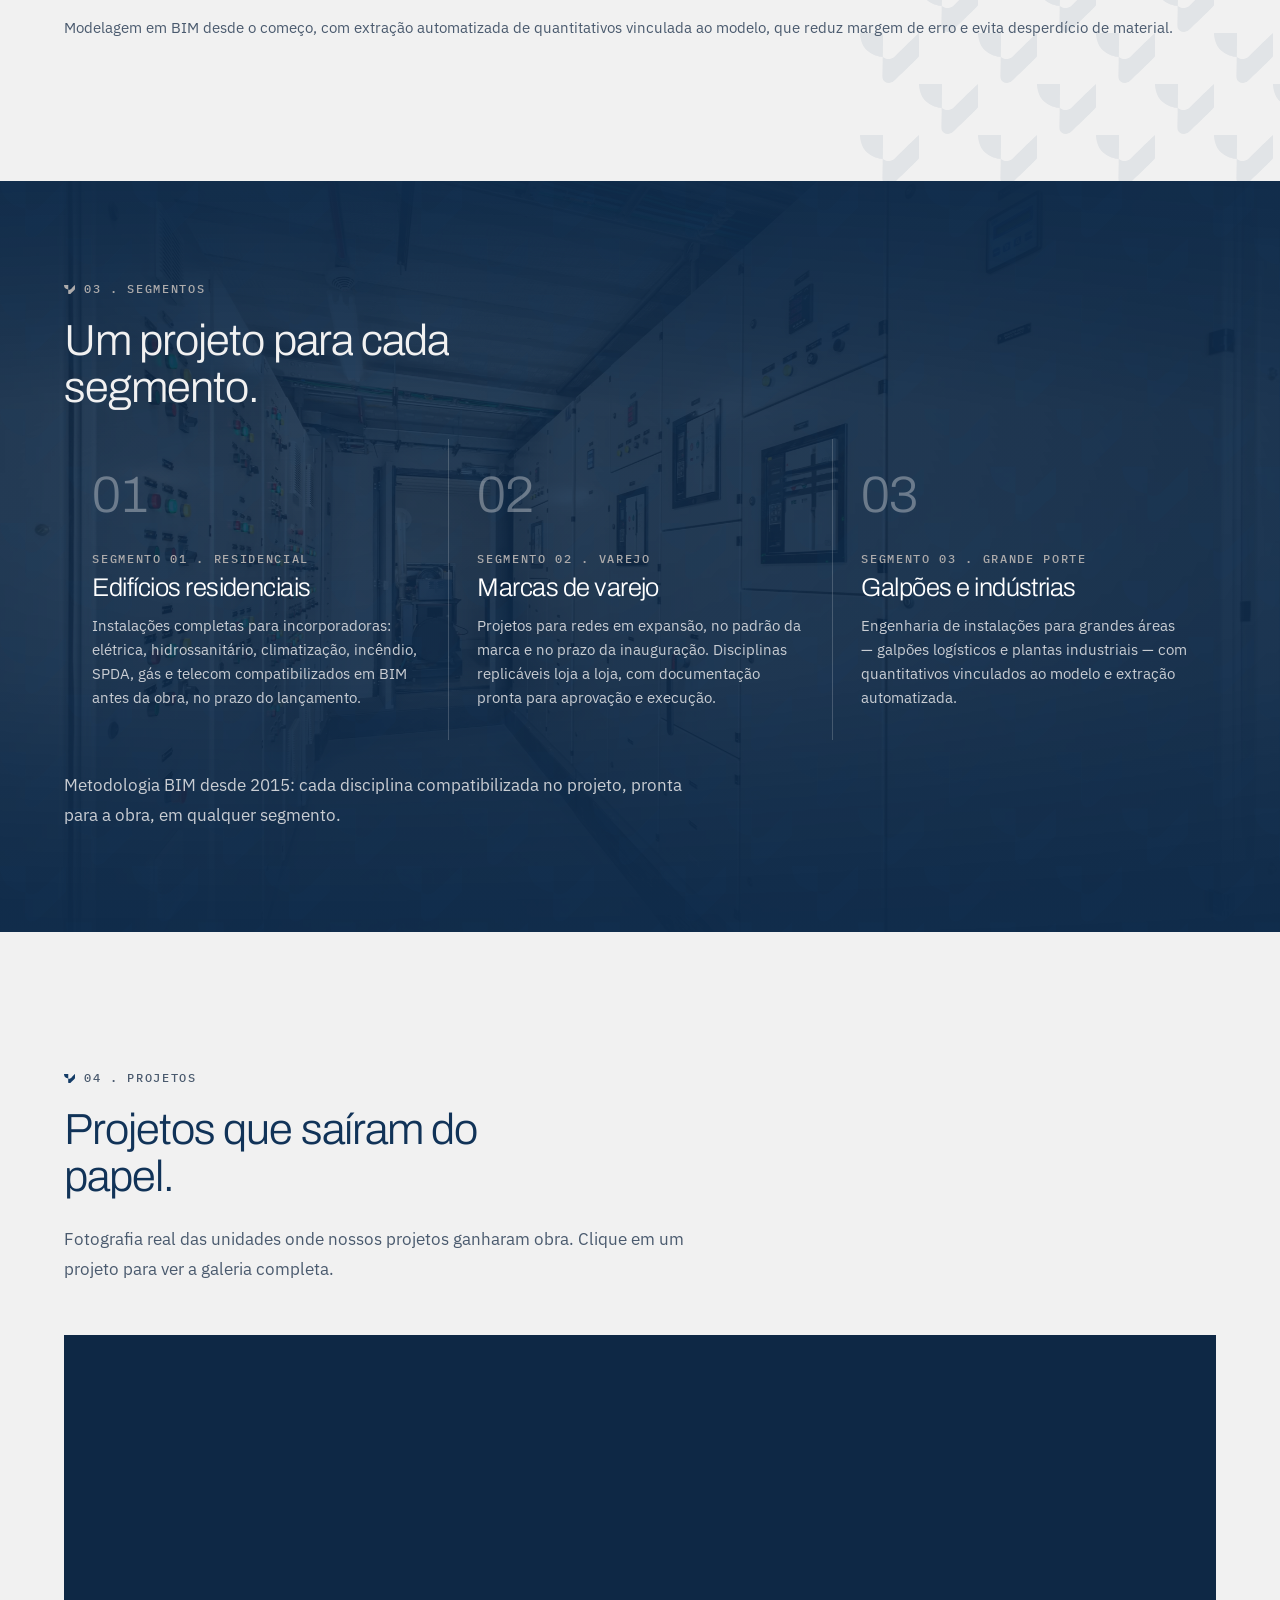
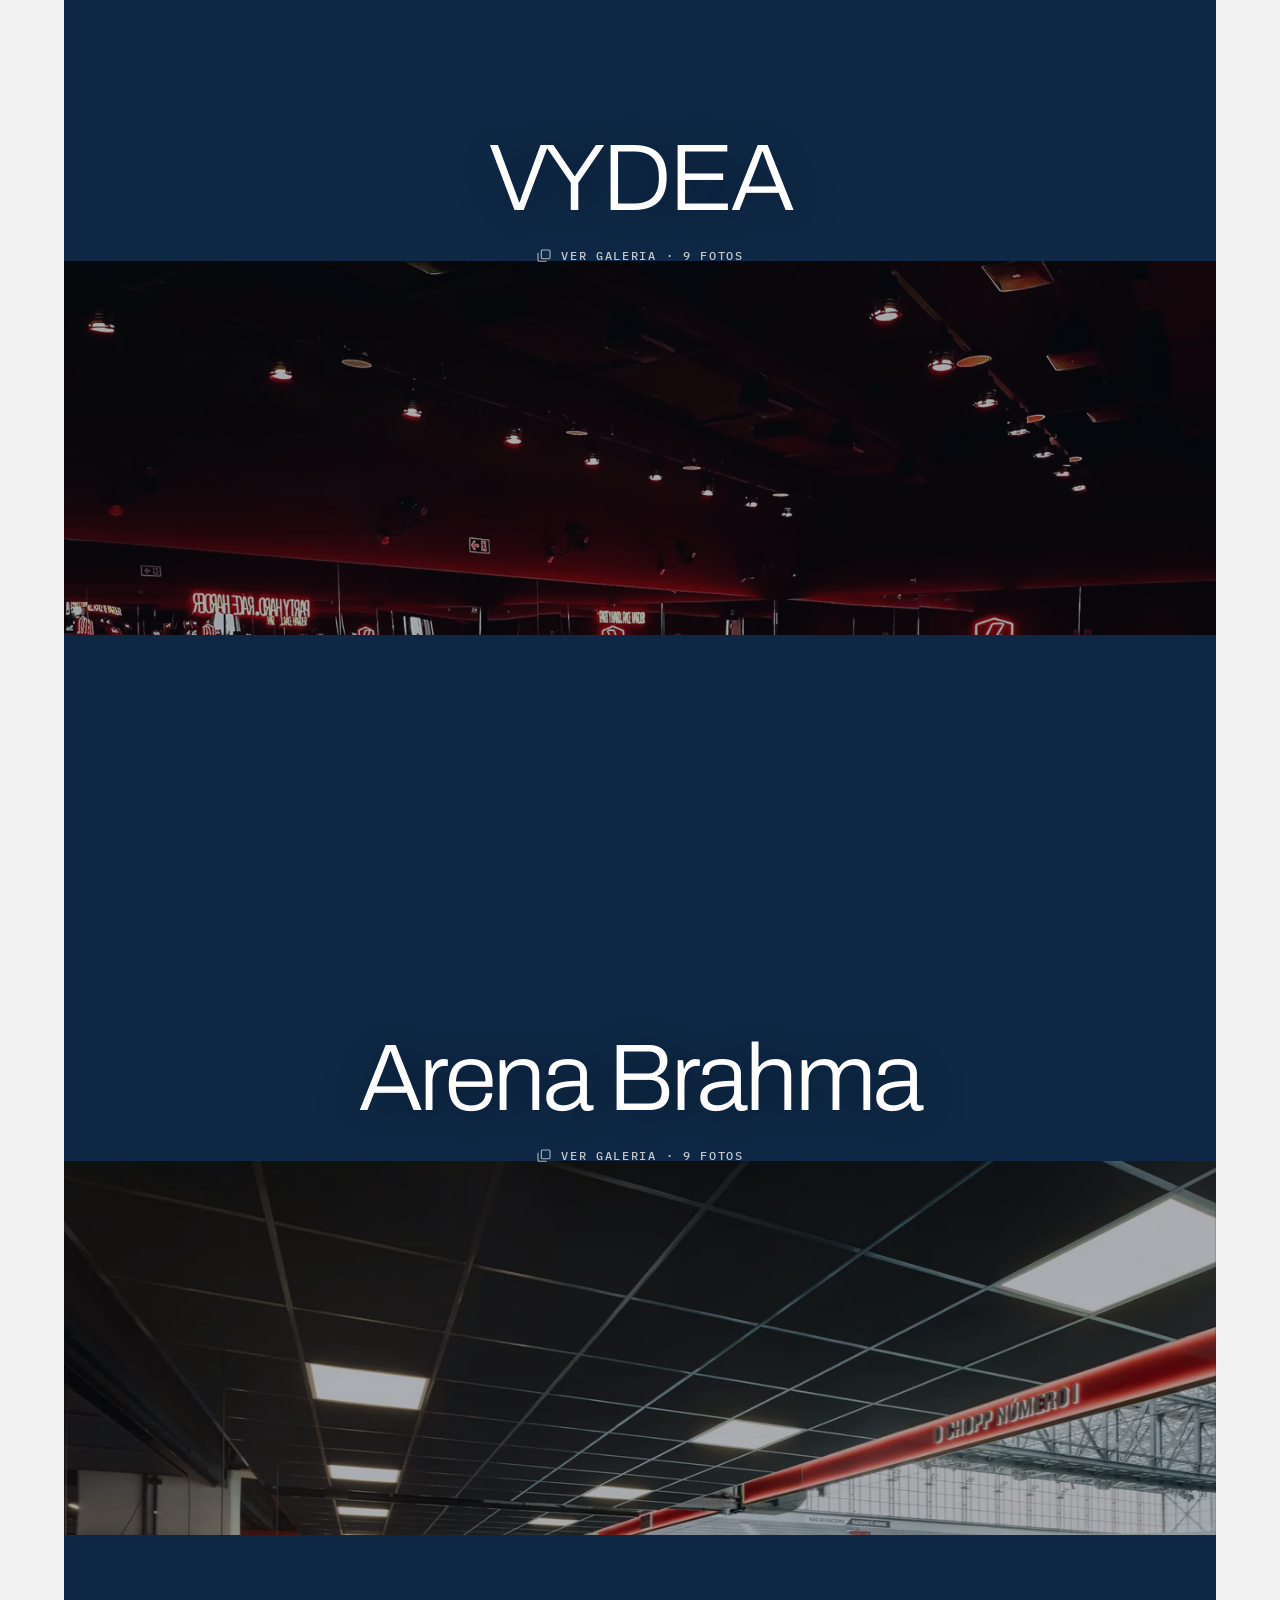
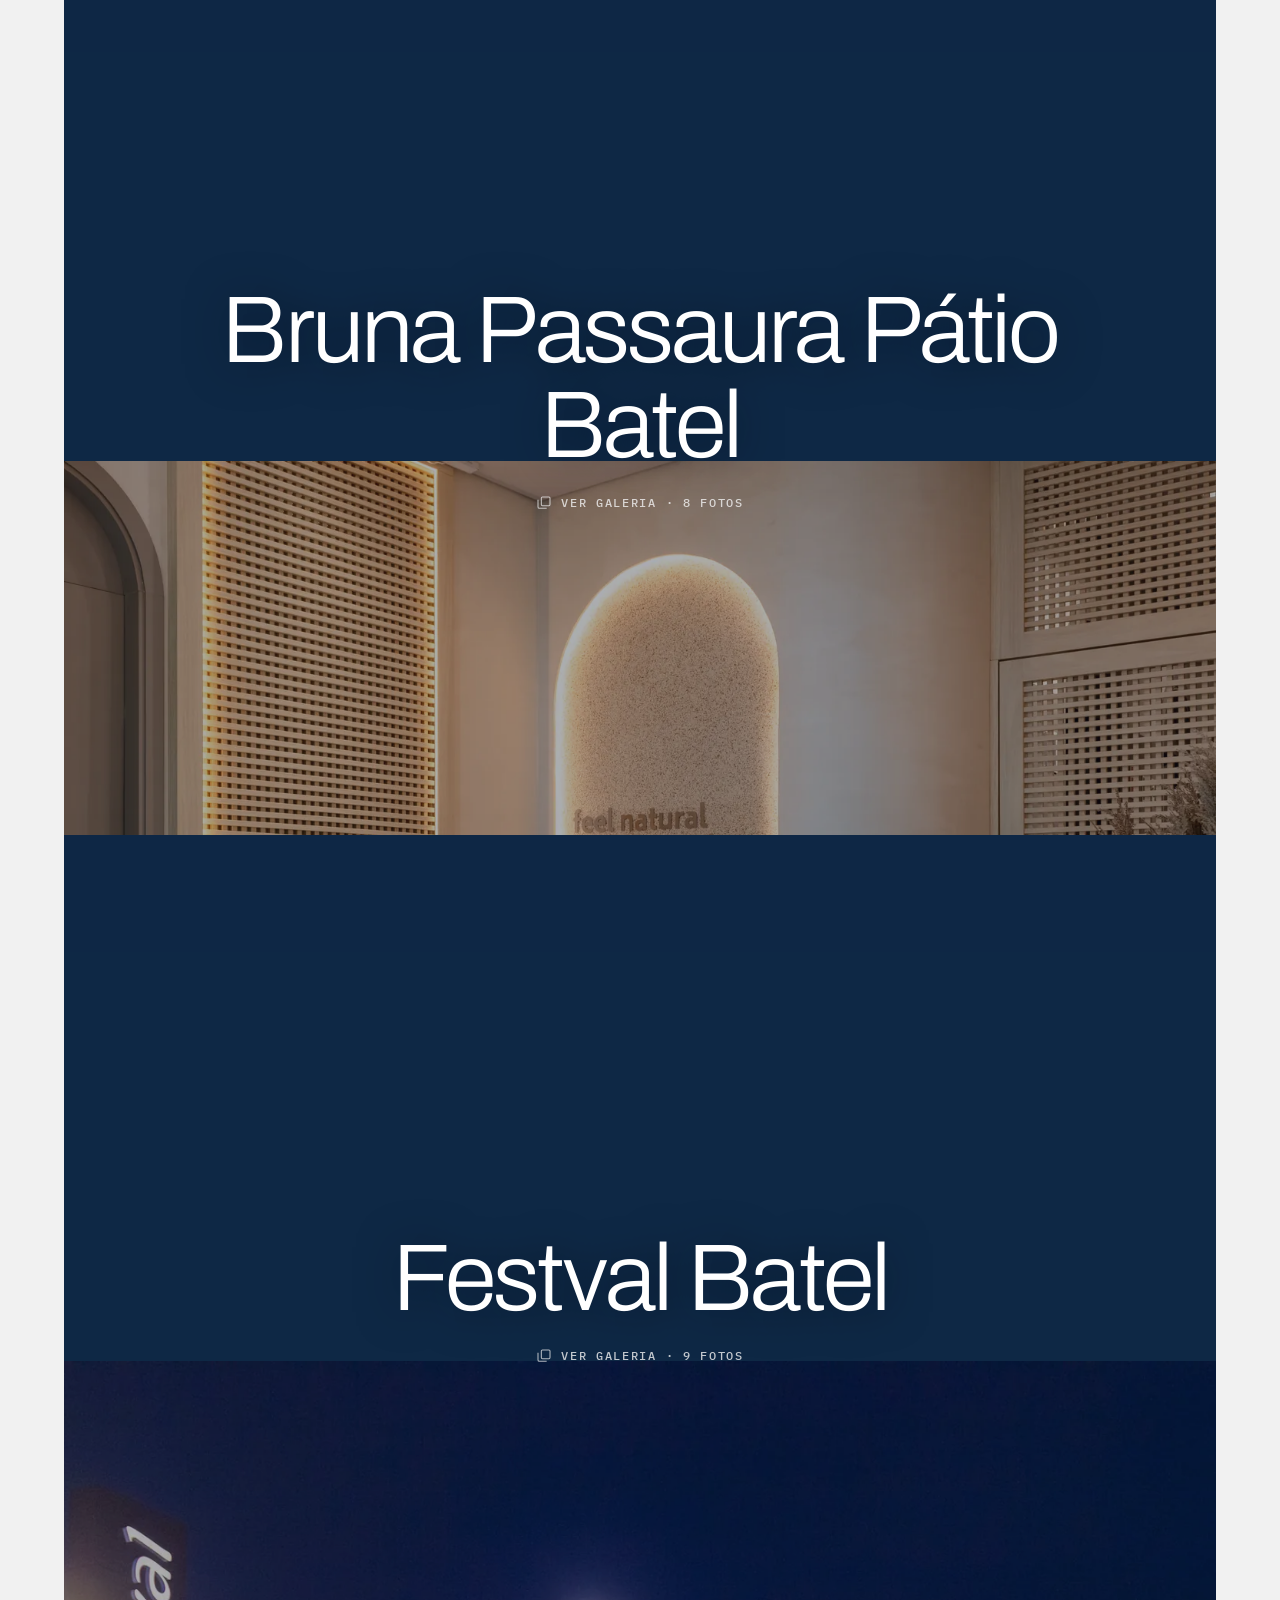
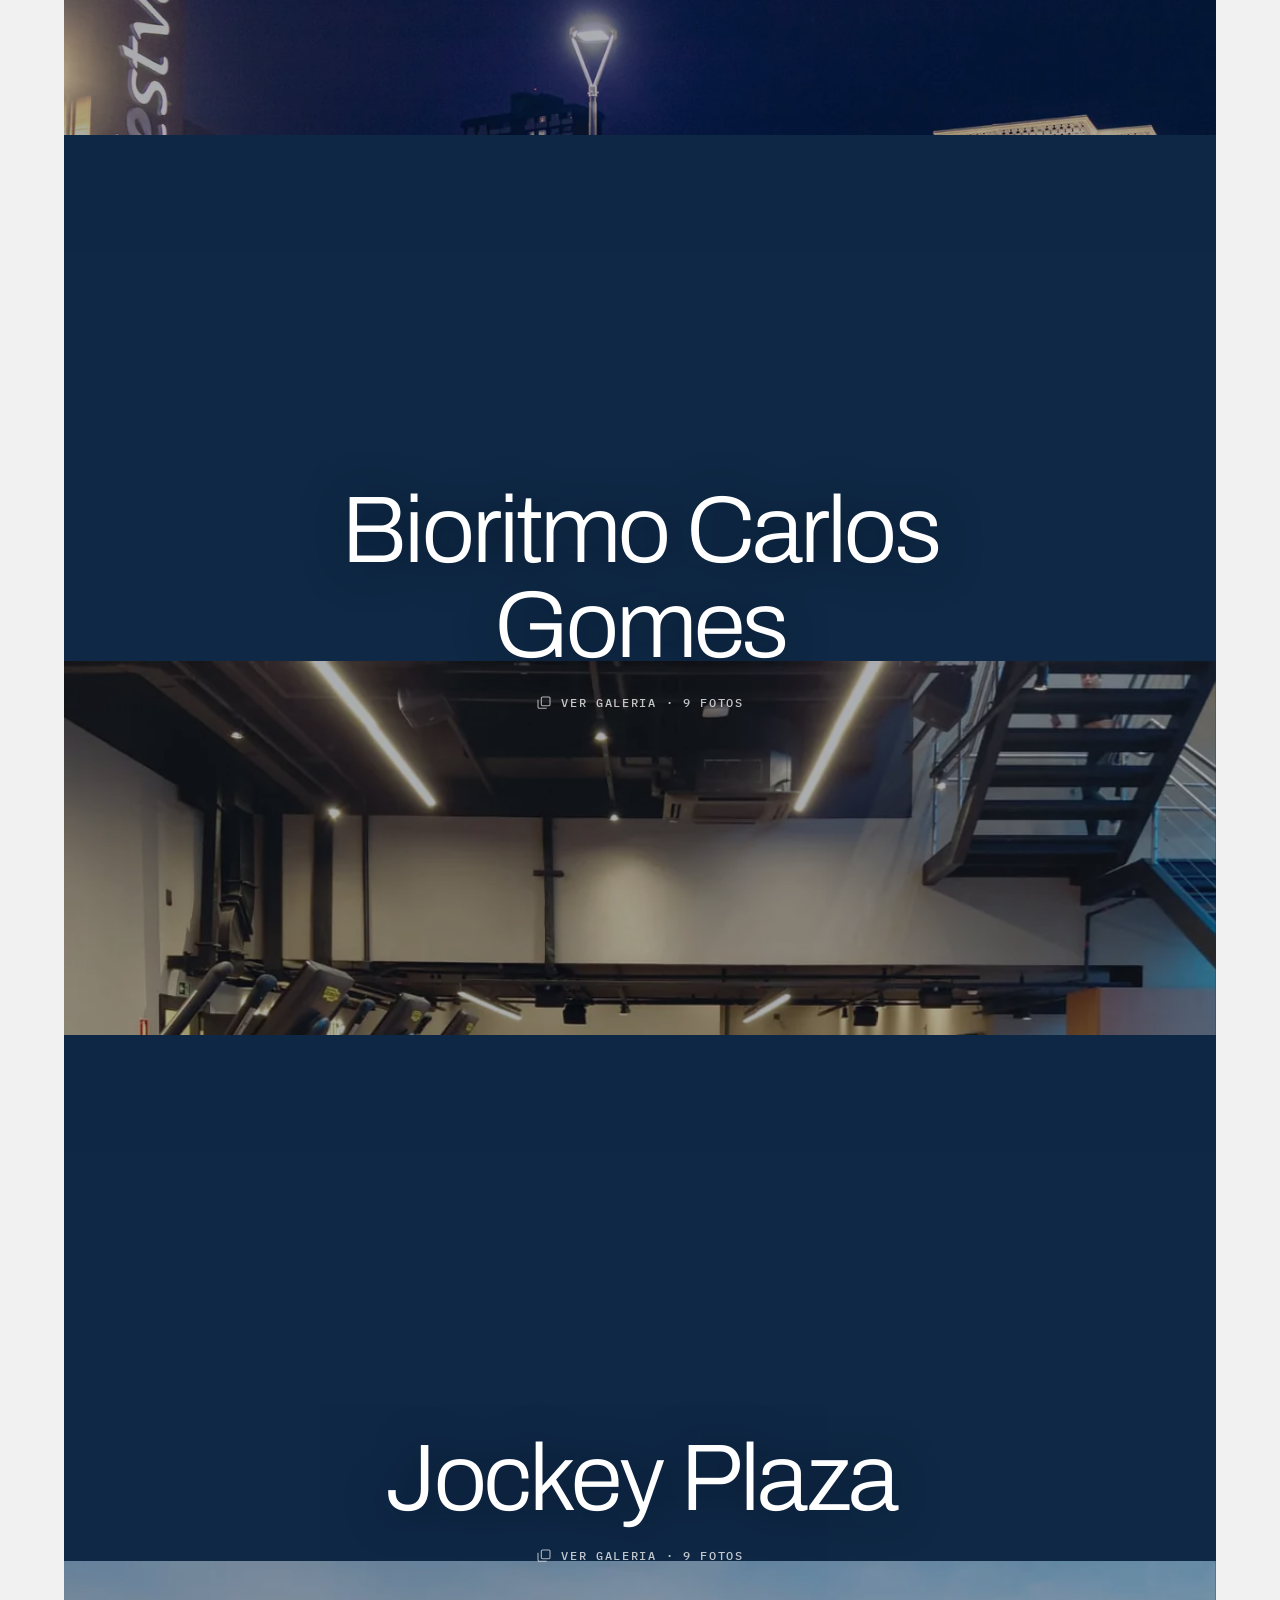
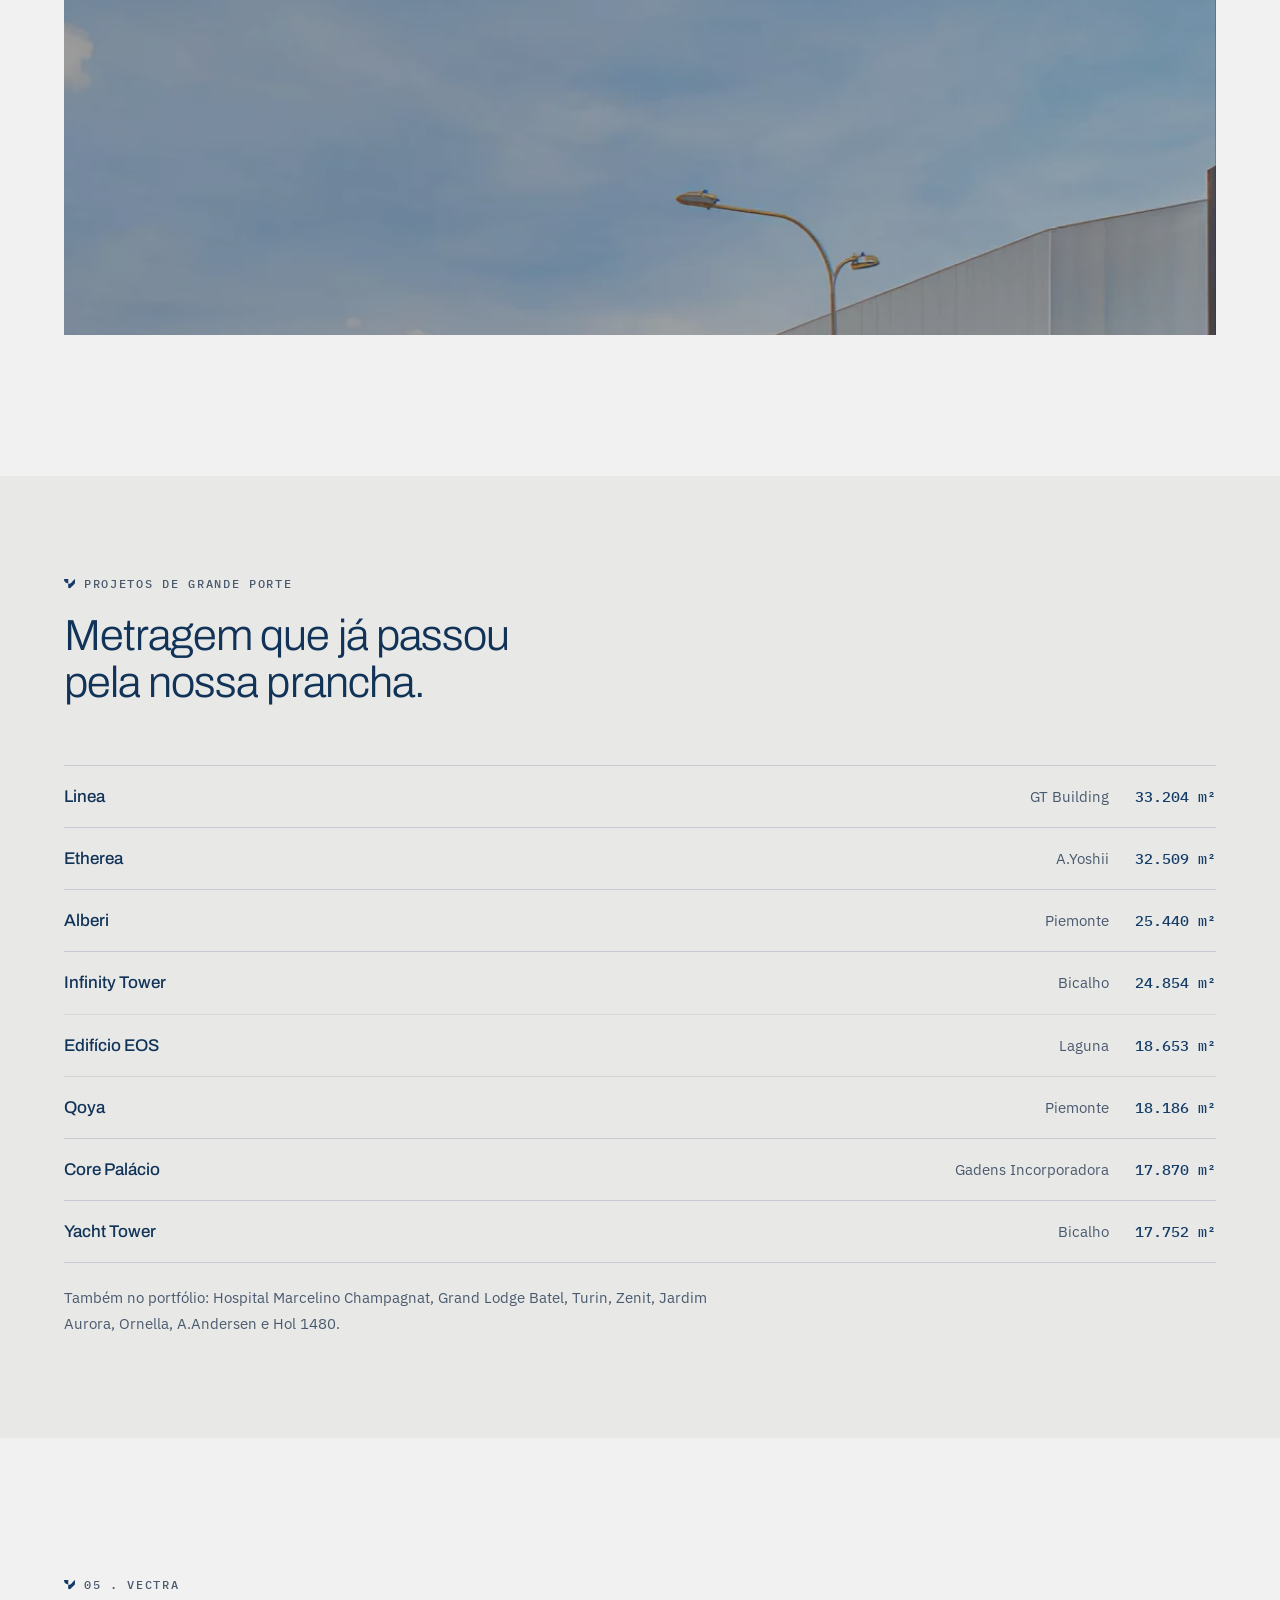
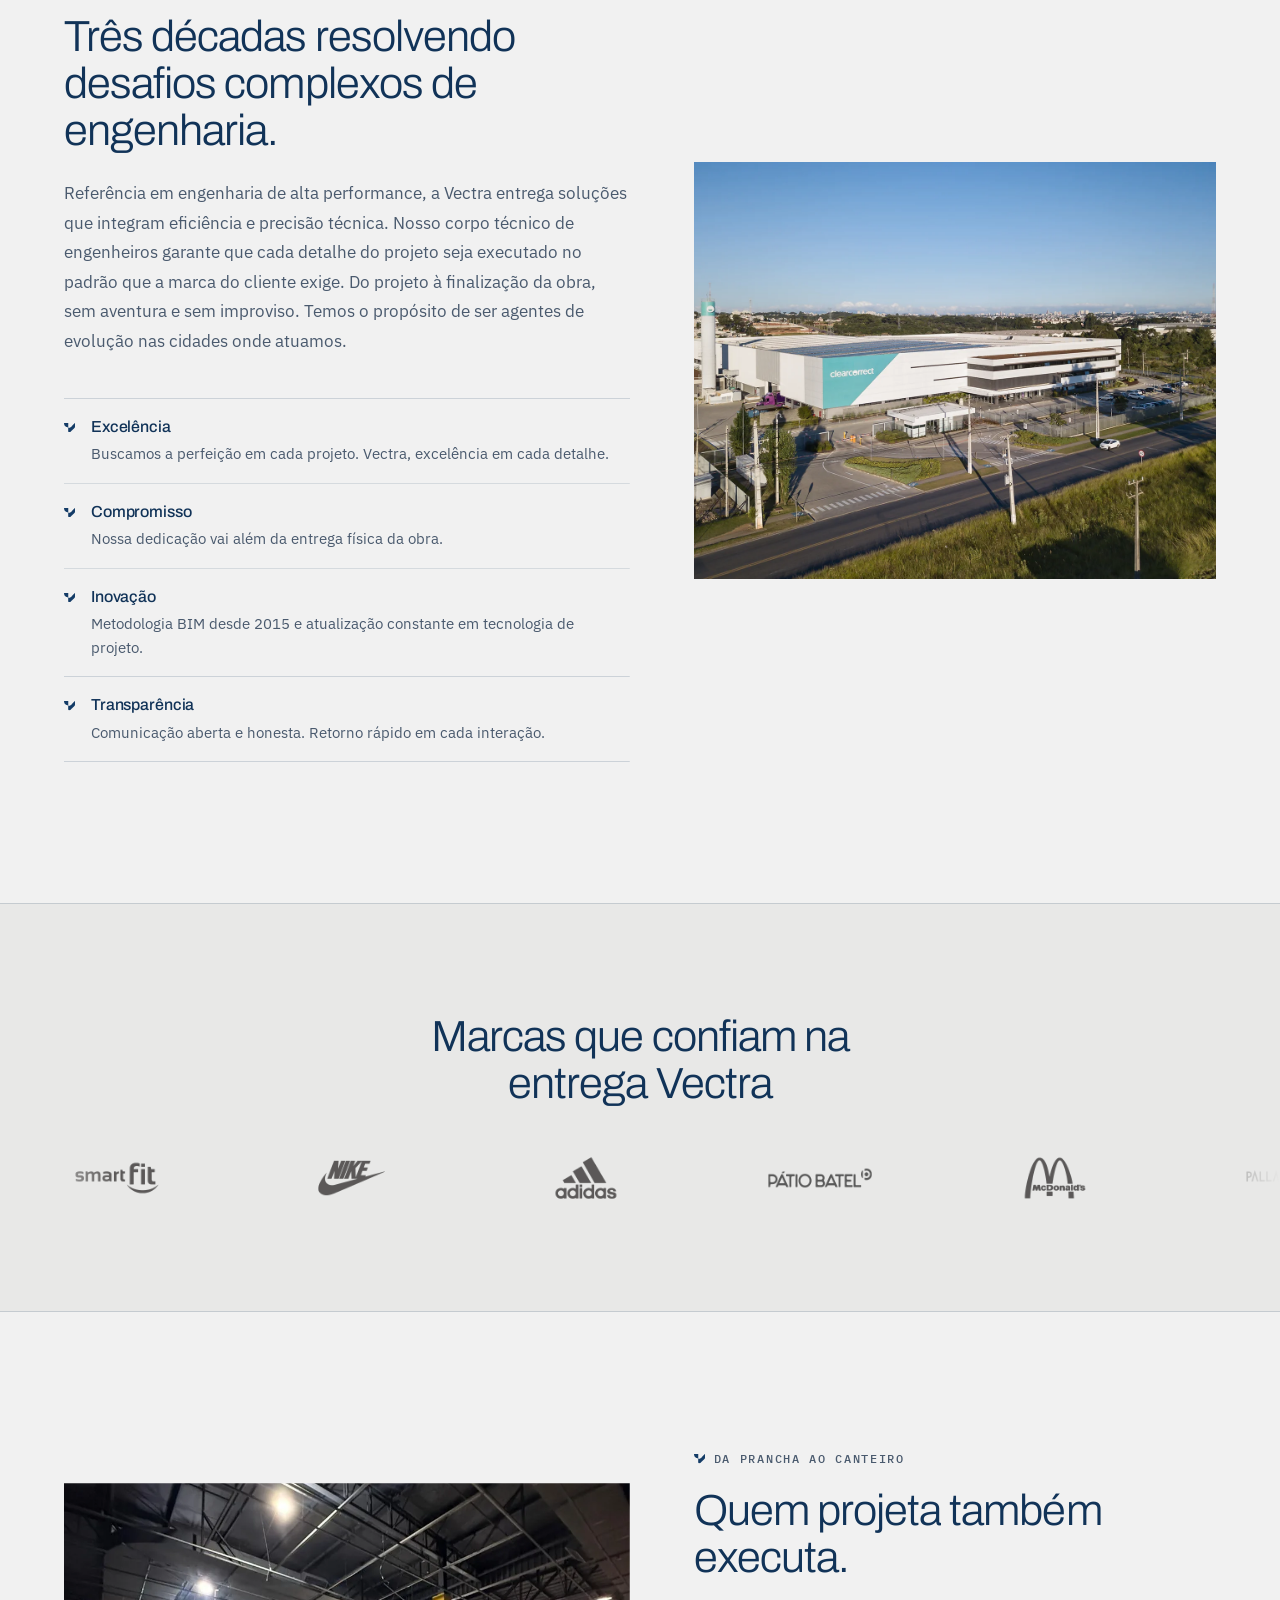
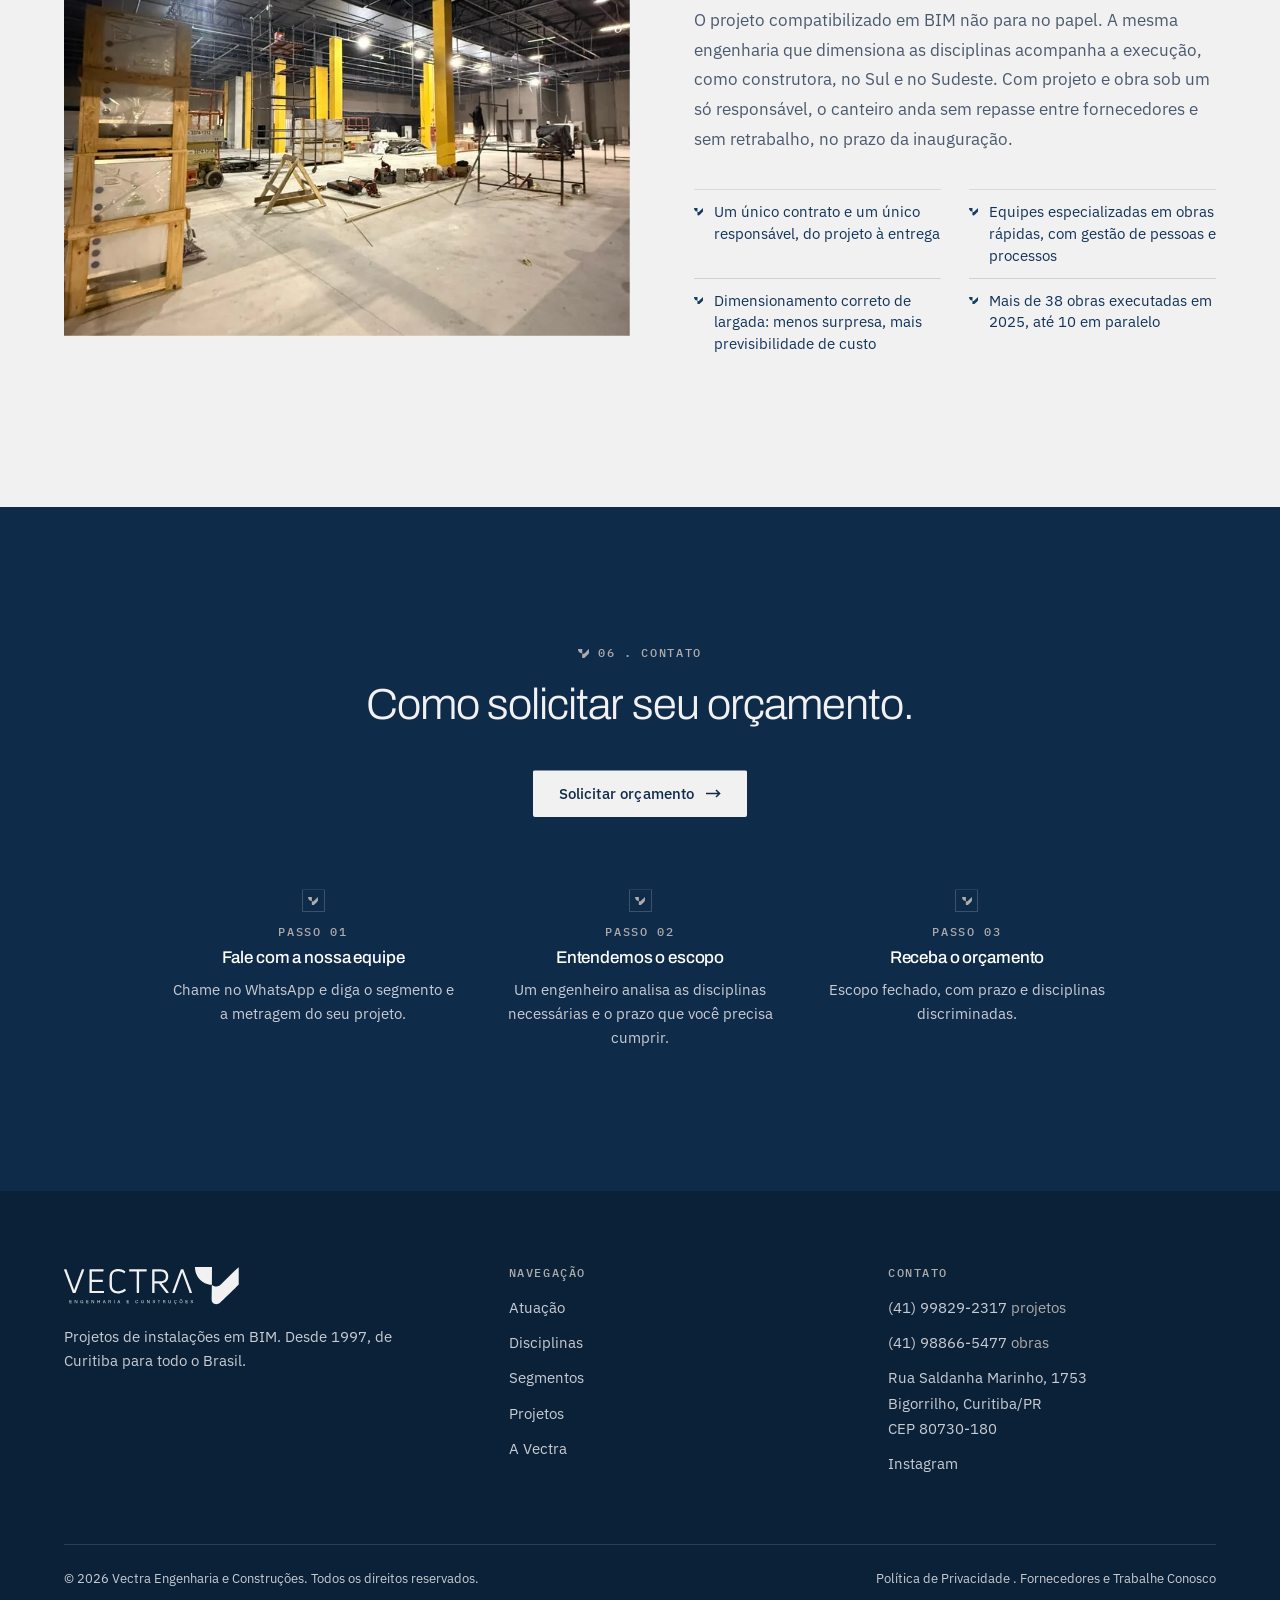
==== commit a1f0460d: "Desinstala o Merlin e instala o widget do CRM BuildV - Remove o bloco do Merlin (scripts.gomerlin.co" ====
--- a/deploy-vercel/index.html
+++ b/deploy-vercel/index.html
@@ -1,15 +1,22 @@
 <!DOCTYPE html>
 <html lang="pt-BR">
 <head>
+<!-- BuildV: GTM -->
+<script>(function(w,d,s,l,i){w[l]=w[l]||[];w[l].push({'gtm.start':
+new Date().getTime(),event:'gtm.js'});var f=d.getElementsByTagName(s)[0],
+j=d.createElement(s),dl=l!='dataLayer'?'&l='+l:'';j.async=true;j.src=
+'https://www.googletagmanager.com/gtm.js?id='+i+dl;f.parentNode.insertBefore(j,f);
+})(window,document,'script','dataLayer','GTM-W85BJ9HC');</script>
+<!-- /BuildV: GTM -->
 <meta charset="utf-8">
 <meta name="viewport" content="width=device-width,initial-scale=1">
-<title>Vectra Engenharia e Construções | Projetos de instalações em BIM e obra turn key</title>
-<meta name="description" content="Desde 1997, a Vectra resolve no projeto o que viraria retrabalho na obra. Oito disciplinas de instalações compatibilizadas em BIM e obra turn key para construtoras, varejo e fitness. Curitiba/PR.">
+<title>Vectra Engenharia e Construções | Projetos de instalações em BIM</title>
+<meta name="description" content="Desde 1997, a Vectra resolve no projeto o que viraria retrabalho na obra. Oito disciplinas de instalações compatibilizadas em BIM para incorporadoras e construtoras. Curitiba/PR.">
 <meta name="theme-color" content="#0f2b4a">
 <link rel="canonical" href="https://vectraconstrucoes.com/">
 <meta property="og:type" content="website">
 <meta property="og:title" content="Vectra Engenharia e Construções">
-<meta property="og:description" content="Projetos de instalações em BIM e obra turn key. Desde 1997, em Curitiba/PR.">
+<meta property="og:description" content="Projetos de instalações em BIM. Desde 1997, em Curitiba/PR.">
 <meta property="og:image" content="assets/img/hero.webp">
 <meta property="og:locale" content="pt_BR">
 
@@ -28,7 +35,7 @@
  "@context":"https://schema.org",
  "@type":"GeneralContractor",
  "name":"Vectra Engenharia e Construções",
- "description":"Projetos de instalações em BIM e obra turn key para construtoras, redes de varejo e marcas de fitness.",
+ "description":"Projetos de instalações em BIM para incorporadoras e construtoras.",
  "foundingDate":"1997",
  "url":"https://vectraconstrucoes.com/",
  "telephone":"+5541998292317",
@@ -39,6 +46,10 @@
 </script>
 </head>
 <body>
+<!-- BuildV: GTM (noscript) -->
+<noscript><iframe src="https://www.googletagmanager.com/ns.html?id=GTM-W85BJ9HC"
+height="0" width="0" style="display:none;visibility:hidden"></iframe></noscript>
+<!-- /BuildV: GTM (noscript) -->
 <a class="skip" href="#conteudo">Ir para o conteúdo</a>
 
 <!-- sprite: o logo entra uma vez e e reusado com <use>, herdando currentColor -->
@@ -72,8 +83,8 @@
     <nav class="nav" id="menu" aria-label="Navegação principal">
         <a class="nav__a" href="#atuacao">Atuação</a>
         <a class="nav__a" href="#disciplinas">Disciplinas</a>
-        <a class="nav__a" href="#jornada">Jornada</a>
-        <a class="nav__a" href="#obras">Obras</a>
+        <a class="nav__a" href="#jornada">Segmentos</a>
+        <a class="nav__a" href="#obras">Projetos</a>
         <a class="nav__a" href="#vectra">Vectra</a>
         <a class="nav__a" href="#contato">Contato</a>
       <div class="nav__cta"><button class="btn" type="button" data-cta>Solicitar orçamento<svg class="btn__ar" viewBox="0 0 15 9" fill="none" stroke="currentColor" stroke-width="1.5" aria-hidden="true"><path d="M0 4.5h13.4M10 1l3.6 3.5L10 8"/></svg></button></div>
@@ -101,12 +112,11 @@
     <div class="container hero__in">
       <p class="eyebrow"><svg class="eyebrow__mk" viewBox="0 0 291.146 251.695" aria-hidden="true"><use href="#i-v"/></svg>Curitiba/PR . Desde 1997</p>
       <h1 id="h-hero" data-split>Resolvemos no projeto o que viraria retrabalho na obra.</h1>
-      <p class="hero__sub" data-reveal>Engenharia de instalações em BIM e obra turn key para construtoras,
-        redes de varejo e marcas de fitness em expansão. Um responsável do primeiro estudo
-        à entrega das chaves.</p>
+      <p class="hero__sub" data-reveal>Engenharia de instalações em BIM para incorporadoras e
+        construtora. Um responsável do primeiro estudo preliminar à finalização da obra.</p>
       <div class="hero__act" data-reveal>
         <button class="btn btn--light" type="button" data-cta>Solicitar orçamento<svg class="btn__ar" viewBox="0 0 15 9" fill="none" stroke="currentColor" stroke-width="1.5" aria-hidden="true"><path d="M0 4.5h13.4M10 1l3.6 3.5L10 8"/></svg></button>
-        <a class="btn btn--ghost-dark" href="#obras">Ver obras entregues</a>
+        <a class="btn btn--ghost-dark" href="#obras">Ver projetos</a>
       </div>
     </div>
   </section>
@@ -117,24 +127,25 @@
   <section class="sec" id="atuacao" aria-labelledby="h-atuacao">
     <div class="container">
       <p class="eyebrow"><svg class="eyebrow__mk" viewBox="0 0 291.146 251.695" aria-hidden="true"><use href="#i-v"/></svg>01 . Atuação</p>
-      <h2 id="h-atuacao" data-split>Duas frentes, um único responsável.</h2>
-      <p class="lede lede--gap" data-reveal>Na expansão, projeto e obra em fornecedores
+      <h2 id="h-atuacao" data-split>Um só projeto, todas as disciplinas.</h2>
+      <p class="lede lede--gap" data-reveal>Na expansão, disciplinas espalhadas por fornecedores
         desconexos geram retrabalho e atraso. Uma inauguração fora da data custa faturamento
-        e imagem de marca. A Vectra assume a jornada inteira.</p>
+        e imagem de marca. A Vectra concentra tudo em um único projeto, compatibilizado em BIM.</p>
 
       <div class="frentes">
         <div class="frente" data-reveal data-rv="left">
-          <div class="frente__t"><span class="frente__l">Frente A</span><h3>Projetos de instalações</h3></div>
+          <div class="frente__t"><span class="frente__l">Projeto</span><h3>Projetos de instalações</h3></div>
           <p>Engenharia multidisciplinar integrada. A Vectra usa a metodologia BIM desde 2015:
             compatibilizamos todas as disciplinas ainda no projeto, em Revit, e entregamos
             documentação pronta para construção.</p>
           <p class="frente__meta"><svg class="" viewBox="0 0 291.146 251.695" aria-hidden="true"><use href="#i-v"/></svg>Projetos em todo o Brasil, do Amazonas ao Rio Grande do Sul</p>
         </div>
         <div class="frente" data-reveal data-rv="right">
-          <div class="frente__t"><span class="frente__l">Frente B</span><h3>Obra turn key</h3></div>
-          <p>Unidade executada e entregue pronta para operar. Um único contrato e um único
-            responsável até a conclusão, sem repasse entre fornecedores.</p>
-          <p class="frente__meta"><svg class="" viewBox="0 0 291.146 251.695" aria-hidden="true"><use href="#i-v"/></svg>Atuação como construtora no Sul do país e em São Paulo</p>
+          <div class="frente__t"><span class="frente__l">BIM</span><h3>Compatibilização em BIM</h3></div>
+          <p>Todas as disciplinas compatibilizadas em Revit antes da obra, com quantitativos
+            vinculados ao modelo. Documentação pronta para construção, com menos erro e
+            desperdício de material.</p>
+          <p class="frente__meta"><svg class="" viewBox="0 0 291.146 251.695" aria-hidden="true"><use href="#i-v"/></svg>Metodologia BIM desde 2015</p>
         </div>
       </div>
     </div>
@@ -142,10 +153,10 @@
 
   <!-- ============ FAIXA: cabine primaria ============ -->
   <section class="band" aria-label="Cabine primária entregue no Jockey Plaza, Curitiba">
-    <div class="band__bg"><img src="assets/img/band-bim.webp" alt="Modelo BIM de uma obra da Vectra, com estrutura e instalações compatibilizadas antes da execução" loading="lazy" decoding="async" width="1600" height="900" data-para="0.11"></div>
+    <div class="band__bg"><img src="assets/img/faixa-tecnica.webp" alt="Cabine primária com quadros de média tensão entregue pela Vectra: a infraestrutura elétrica que sustenta a operação" loading="lazy" decoding="async" width="2000" height="1333" data-para="0.11"></div>
     <div class="container band__in">
       <p class="band__cap" data-reveal="soft">O que o cliente não vê é o que sustenta a operação dele.</p>
-      <p class="band__meta" data-reveal><span>Modelagem BIM</span><span>Compatibilização de projetos</span><span>Estrutura e instalações integradas</span></p>
+      <p class="band__meta" data-reveal><span>Modelagem BIM</span><span>Compatibilização de projetos</span><span>Instalações integradas</span></p>
     </div>
   </section>
 
@@ -161,7 +172,7 @@
       <div class="disc">
           <div class="disc__i" data-reveal>
             <span class="disc__n">01</span>
-            <div><h3 class="disc__t">Instalações elétricas</h3><p class="disc__d">Projetos executivos e laudos técnicos.</p></div>
+            <div><h3 class="disc__t">Instalações elétricas</h3><p class="disc__d">Projetos executivos e luminotécnico.</p></div>
           </div>
           <div class="disc__i" data-reveal>
             <span class="disc__n">02</span>
@@ -191,9 +202,8 @@
             <span class="disc__n">08</span>
             <div><h3 class="disc__t">Pressurização de escadas</h3><p class="disc__d">Escadas de emergência conforme norma.</p></div>
           </div>
-        <p class="disc__foot" data-reveal>Complementares: projeto luminotécnico e projeto estrutural.
-          Modelagem em BIM desde o começo, com extração automatizada de quantitativos vinculada
-          ao modelo, que reduz margem de erro e evita desperdício de material.</p>
+        <p class="disc__foot" data-reveal>Modelagem em BIM desde o começo, com extração automatizada
+          de quantitativos vinculada ao modelo, que reduz margem de erro e evita desperdício de material.</p>
       </div>
     </div>
   </section>
@@ -207,76 +217,46 @@
       <span class="jor__mesh"></span>
     </div>
     <div class="container jor__head">
-      <p class="eyebrow"><svg class="eyebrow__mk" viewBox="0 0 291.146 251.695" aria-hidden="true"><use href="#i-v"/></svg>03 . Jornada</p>
-      <h2 id="h-jor" data-split>Uma única jornada, um único responsável.</h2>
+      <p class="eyebrow"><svg class="eyebrow__mk" viewBox="0 0 291.146 251.695" aria-hidden="true"><use href="#i-v"/></svg>03 . Segmentos</p>
+      <h2 id="h-jor" data-split>Um projeto para cada segmento.</h2>
     </div>
     <div class="jor__scene">
       <div class="container">
         <div class="jor__track">
           <article class="jor__step">
             <span class="jor__n">01</span>
-            <p class="jor__k">Etapa 01 . O início</p>
-            <h3 class="jor__t">Projeto de instalações</h3>
-            <p class="jor__p">Elétrico, estrutural, hidrossanitário, climatização e exaustão, SPDA, telecom, gás, drenagem e pressurização de escadas. Compatibilização entre todas as disciplinas ainda no projeto, em Revit e BIM, que elimina conflito e retrabalho na obra.</p>
+            <p class="jor__k">Segmento 01 . Residencial</p>
+            <h3 class="jor__t">Edifícios residenciais</h3>
+            <p class="jor__p">Instalações completas para incorporadoras: elétrica, hidrossanitário, climatização, incêndio, SPDA, gás e telecom compatibilizados em BIM antes da obra, no prazo do lançamento.</p>
           </article>
           <article class="jor__step">
             <span class="jor__n">02</span>
-            <p class="jor__k">Etapa 02 . A gestão</p>
-            <h3 class="jor__t">Planejamento e compatibilização</h3>
-            <p class="jor__p">Cronograma ancorado na data do cliente, com planejamento semanal e acompanhamento diário. Coordenação técnica com rastreabilidade: o cliente sempre sabe em que fase a obra está e quais são os próximos passos.</p>
+            <p class="jor__k">Segmento 02 . Varejo</p>
+            <h3 class="jor__t">Marcas de varejo</h3>
+            <p class="jor__p">Projetos para redes em expansão, no padrão da marca e no prazo da inauguração. Disciplinas replicáveis loja a loja, com documentação pronta para aprovação e execução.</p>
           </article>
           <article class="jor__step">
             <span class="jor__n">03</span>
-            <p class="jor__k">Etapa 03 . A entrega</p>
-            <h3 class="jor__t">Obra turn key</h3>
-            <p class="jor__p">Obra executada e entregue pronta para operar. Um único contrato e um único responsável até a conclusão, sem repasse entre fornecedores. Qualidade dos materiais às soluções construtivas.</p>
+            <p class="jor__k">Segmento 03 . Grande porte</p>
+            <h3 class="jor__t">Galpões e indústrias</h3>
+            <p class="jor__p">Engenharia de instalações para grandes áreas — galpões logísticos e plantas industriais — com quantitativos vinculados ao modelo e extração automatizada.</p>
           </article>
         </div>
       </div>
     </div>
     <div class="container jor__foot">
-      <p class="lede" data-reveal>Metodologia BIM, gestão contínua e alto padrão de acabamento:
-        qualidade técnica integrada e controle operacional em escala.</p>
-    </div>
-  </section>
-
-  <!-- ============ ESCOPO DE OBRA (split: foto + lista) ============ -->
-  <section class="sec" id="escopo" aria-labelledby="h-escopo">
-    <div class="container">
-      <div class="sobre sobre--inv">
-        <figure class="sobre__fig" data-reveal="fig">
-          <img src="assets/img/escopo-pinhais.webp" alt="Academia Smart Fit Pinhais entregue pela Vectra" loading="lazy" decoding="async" width="1600" height="879">
-        </figure>
-        <div>
-          <p class="eyebrow"><svg class="eyebrow__mk" viewBox="0 0 291.146 251.695" aria-hidden="true"><use href="#i-v"/></svg>Escopo de execução</p>
-          <h2 id="h-escopo" data-split>Construção civil, solução completa para a sua obra.</h2>
-          <p class="lede lede--gap" data-reveal>No canteiro, a Vectra assume da fundação ao
-            acabamento fino. Um único contrato cobre a obra e todos os sistemas que a fazem
-            operar no dia da inauguração.</p>
-          <div class="esc">
-            <p class="esc__i" data-reveal><svg class="esc__mk" viewBox="0 0 291.146 251.695" aria-hidden="true"><use href="#i-v"/></svg><span>Construção civil da fundação ao acabamento fino</span></p>
-            <p class="esc__i" data-reveal><svg class="esc__mk" viewBox="0 0 291.146 251.695" aria-hidden="true"><use href="#i-v"/></svg><span>Instalações elétricas e automação</span></p>
-            <p class="esc__i" data-reveal><svg class="esc__mk" viewBox="0 0 291.146 251.695" aria-hidden="true"><use href="#i-v"/></svg><span>Subestação e entrada de energia</span></p>
-            <p class="esc__i" data-reveal><svg class="esc__mk" viewBox="0 0 291.146 251.695" aria-hidden="true"><use href="#i-v"/></svg><span>Prevenção e combate a incêndio</span></p>
-            <p class="esc__i" data-reveal><svg class="esc__mk" viewBox="0 0 291.146 251.695" aria-hidden="true"><use href="#i-v"/></svg><span>Sistema de ar-condicionado</span></p>
-            <p class="esc__i" data-reveal><svg class="esc__mk" viewBox="0 0 291.146 251.695" aria-hidden="true"><use href="#i-v"/></svg><span>Sistema de renovação de ar</span></p>
-            <p class="esc__i" data-reveal><svg class="esc__mk" viewBox="0 0 291.146 251.695" aria-hidden="true"><use href="#i-v"/></svg><span>Sistema de exaustão</span></p>
-            <p class="esc__i" data-reveal><svg class="esc__mk" viewBox="0 0 291.146 251.695" aria-hidden="true"><use href="#i-v"/></svg><span>Reformas e adequações</span></p>
-            <p class="esc__i" data-reveal><svg class="esc__mk" viewBox="0 0 291.146 251.695" aria-hidden="true"><use href="#i-v"/></svg><span>Comunicação visual interna e externa</span></p>
-            <p class="esc__i" data-reveal><svg class="esc__mk" viewBox="0 0 291.146 251.695" aria-hidden="true"><use href="#i-v"/></svg><span>Mobiliário</span></p>
-          </div>
-        </div>
-      </div>
+      <p class="lede" data-reveal>Metodologia BIM desde 2015: cada disciplina compatibilizada
+        no projeto, pronta para a obra, em qualquer segmento.</p>
     </div>
   </section>
 
   <!-- ============ 04 OBRAS: portfolio ============ -->
   <section class="sec" id="obras" aria-labelledby="h-obras">
     <div class="container">
-      <p class="eyebrow"><svg class="eyebrow__mk" viewBox="0 0 291.146 251.695" aria-hidden="true"><use href="#i-v"/></svg>04 . Obras</p>
-      <h2 id="h-obras" data-split>Obras entregues e em andamento.</h2>
-      <p class="lede lede--gap" data-reveal>Fotografia real das unidades onde nossos
-        projetos e nossa execução saíram do papel. Clique em uma obra para ver a galeria completa.</p>
+      <p class="eyebrow"><svg class="eyebrow__mk" viewBox="0 0 291.146 251.695" aria-hidden="true"><use href="#i-v"/></svg>04 . Projetos</p>
+      <h2 id="h-obras" data-split>Projetos que saíram do papel.</h2>
+      <p class="lede lede--gap" data-reveal>Fotografia real das unidades onde nossos projetos
+        ganharam obra. Clique em um projeto para ver a galeria completa.</p>
 
             <div class="pfx">
         <button class="pfx__item" type="button"
@@ -349,42 +329,6 @@
     </div>
   </section>
 
-  <!-- ============ EM CENA: reels cinematograficos (click-to-play) ============ -->
-  <section class="reel-sec sec--dark" id="videos" aria-labelledby="h-videos">
-    <div class="container">
-      <p class="eyebrow"><svg class="eyebrow__mk" viewBox="0 0 291.146 251.695" aria-hidden="true"><use href="#i-v"/></svg>Em cena</p>
-      <h2 id="h-videos" data-split>As obras em movimento.</h2>
-      <p class="lede lede--gap" data-reveal>Da estrutura ao acabamento, o que entregamos ganha vida.
-        Escolha uma obra e assista ao vídeo completo.</p>
-    </div>
-    <div class="container reels">
-      <button class="reel" type="button"
-              data-video="assets/video/bioritmo-full.mp4"
-              data-title="Bioritmo Carlos Gomes"
-              data-sub="Academia · Curitiba/PR"
-              aria-label="Assistir ao vídeo da obra Bioritmo Carlos Gomes">
-        <img class="reel__img" src="assets/img/poster-bioritmo.webp" alt="Fachada iluminada da academia Bioritmo Carlos Gomes, em Curitiba, entregue pela Vectra" loading="lazy" decoding="async" width="1920" height="1080">
-        <span class="reel__scrim" aria-hidden="true"></span>
-        <span class="reel__play" aria-hidden="true"><svg viewBox="0 0 18 20"><path d="M1 1l16 9-16 9z" fill="currentColor"/></svg></span>
-        <span class="reel__cap">
-          <span class="reel__t">Bioritmo Carlos Gomes</span>
-        </span>
-      </button>
-      <button class="reel" type="button"
-              data-video="assets/video/arena-brahma-full.mp4"
-              data-title="Arena Brahma"
-              data-sub="Bar e restaurante · Curitiba/PR"
-              aria-label="Assistir ao vídeo da obra Arena Brahma">
-        <img class="reel__img" src="assets/img/poster-arena-brahma.webp" alt="Salão do Arena Brahma, em Curitiba, com as arquibancadas do estádio ao fundo, entregue pela Vectra" loading="lazy" decoding="async" width="1920" height="1080">
-        <span class="reel__scrim" aria-hidden="true"></span>
-        <span class="reel__play" aria-hidden="true"><svg viewBox="0 0 18 20"><path d="M1 1l16 9-16 9z" fill="currentColor"/></svg></span>
-        <span class="reel__cap">
-          <span class="reel__t">Arena Brahma</span>
-        </span>
-      </button>
-    </div>
-  </section>
-
   <!-- ============ GRANDE PORTE: lista tipografica ============ -->
   <section class="sec sec--md sec--paper2" aria-labelledby="h-gp">
     <div class="container">
@@ -410,7 +354,7 @@
             <span class="gp__n">Qoya</span><span class="gp__i">Piemonte</span><span class="gp__a">18.186 m²</span>
           </div>
           <div class="gp__r" data-reveal>
-            <span class="gp__n">Core Palácio</span><span class="gp__i">Thá Engenharia</span><span class="gp__a">17.870 m²</span>
+            <span class="gp__n">Core Palácio</span><span class="gp__i">Gadens Incorporadora</span><span class="gp__a">17.870 m²</span>
           </div>
           <div class="gp__r" data-reveal>
             <span class="gp__n">Yacht Tower</span><span class="gp__i">Bicalho</span><span class="gp__a">17.752 m²</span>
@@ -430,9 +374,9 @@
           <h2 id="h-vectra" data-split>Três décadas resolvendo desafios complexos de engenharia.</h2>
           <p class="lede lede--gap" data-reveal>Referência em engenharia de alta
             performance, a Vectra entrega soluções que integram eficiência e precisão técnica.
-            Nosso corpo técnico de engenheiros e arquitetos garante que cada detalhe do projeto
-            seja executado no padrão que a marca do cliente exige. Do projeto à entrega das
-            chaves, sem aventura e sem improviso. Temos o propósito de ser agentes de evolução
+            Nosso corpo técnico de engenheiros garante que cada detalhe do projeto
+            seja executado no padrão que a marca do cliente exige. Do projeto à finalização
+            da obra, sem aventura e sem improviso. Temos o propósito de ser agentes de evolução
             nas cidades onde atuamos.</p>
           <div class="pil">
             <div class="pil__i" data-reveal>
@@ -482,6 +426,31 @@
       <li>AG7</li>
       <li>Swell</li>
     </ul>
+  </section>
+
+  <!-- ============ DA PRANCHA AO CANTEIRO: ancora obra ao projeto ============ -->
+  <section class="sec" id="obra" aria-labelledby="h-obra">
+    <div class="container">
+      <div class="sobre sobre--inv">
+        <figure class="sobre__fig" data-reveal="fig">
+          <img src="assets/img/faixa-obra.webp" alt="Obra da Vectra em andamento, com as instalações passando sob a laje antes do acabamento" loading="lazy" decoding="async" width="960" height="1280">
+        </figure>
+        <div>
+          <p class="eyebrow"><svg class="eyebrow__mk" viewBox="0 0 291.146 251.695" aria-hidden="true"><use href="#i-v"/></svg>Da prancha ao canteiro</p>
+          <h2 id="h-obra" data-split>Quem projeta também executa.</h2>
+          <p class="lede lede--gap" data-reveal>O projeto compatibilizado em BIM não para no papel.
+            A mesma engenharia que dimensiona as disciplinas acompanha a execução, como construtora,
+            no Sul e no Sudeste. Com projeto e obra sob um só responsável, o canteiro anda sem repasse
+            entre fornecedores e sem retrabalho, no prazo da inauguração.</p>
+          <div class="esc">
+            <p class="esc__i" data-reveal><svg class="esc__mk" viewBox="0 0 291.146 251.695" aria-hidden="true"><use href="#i-v"/></svg><span>Um único contrato e um único responsável, do projeto à entrega</span></p>
+            <p class="esc__i" data-reveal><svg class="esc__mk" viewBox="0 0 291.146 251.695" aria-hidden="true"><use href="#i-v"/></svg><span>Equipes especializadas em obras rápidas, com gestão de pessoas e processos</span></p>
+            <p class="esc__i" data-reveal><svg class="esc__mk" viewBox="0 0 291.146 251.695" aria-hidden="true"><use href="#i-v"/></svg><span>Dimensionamento correto de largada: menos surpresa, mais previsibilidade de custo</span></p>
+            <p class="esc__i" data-reveal><svg class="esc__mk" viewBox="0 0 291.146 251.695" aria-hidden="true"><use href="#i-v"/></svg><span>Mais de 38 obras executadas em 2025, até 10 em paralelo</span></p>
+          </div>
+        </div>
+      </div>
+    </div>
   </section>
 
   <!-- ============ 06 CONTATO ============ -->
@@ -528,7 +497,7 @@
     <div class="ft__top">
       <div>
         <span class="ft__logo"><svg viewBox="0 0 546.2352 118.695987" role="img" aria-label="Vectra Engenharia e Construções"><use href="#i-logo"/></svg></span>
-        <p class="ft__p">Projetos de instalações em BIM e obra turn key. Desde 1997, de Curitiba
+        <p class="ft__p">Projetos de instalações em BIM. Desde 1997, de Curitiba
           para todo o Brasil.</p>
       </div>
       <div>
@@ -536,8 +505,8 @@
         <ul class="ft__l">
           <li><a href="#atuacao">Atuação</a></li>
           <li><a href="#disciplinas">Disciplinas</a></li>
-          <li><a href="#jornada">Jornada</a></li>
-          <li><a href="#obras">Obras</a></li>
+          <li><a href="#jornada">Segmentos</a></li>
+          <li><a href="#obras">Projetos</a></li>
           <li><a href="#vectra">A Vectra</a></li>
         </ul>
       </div>
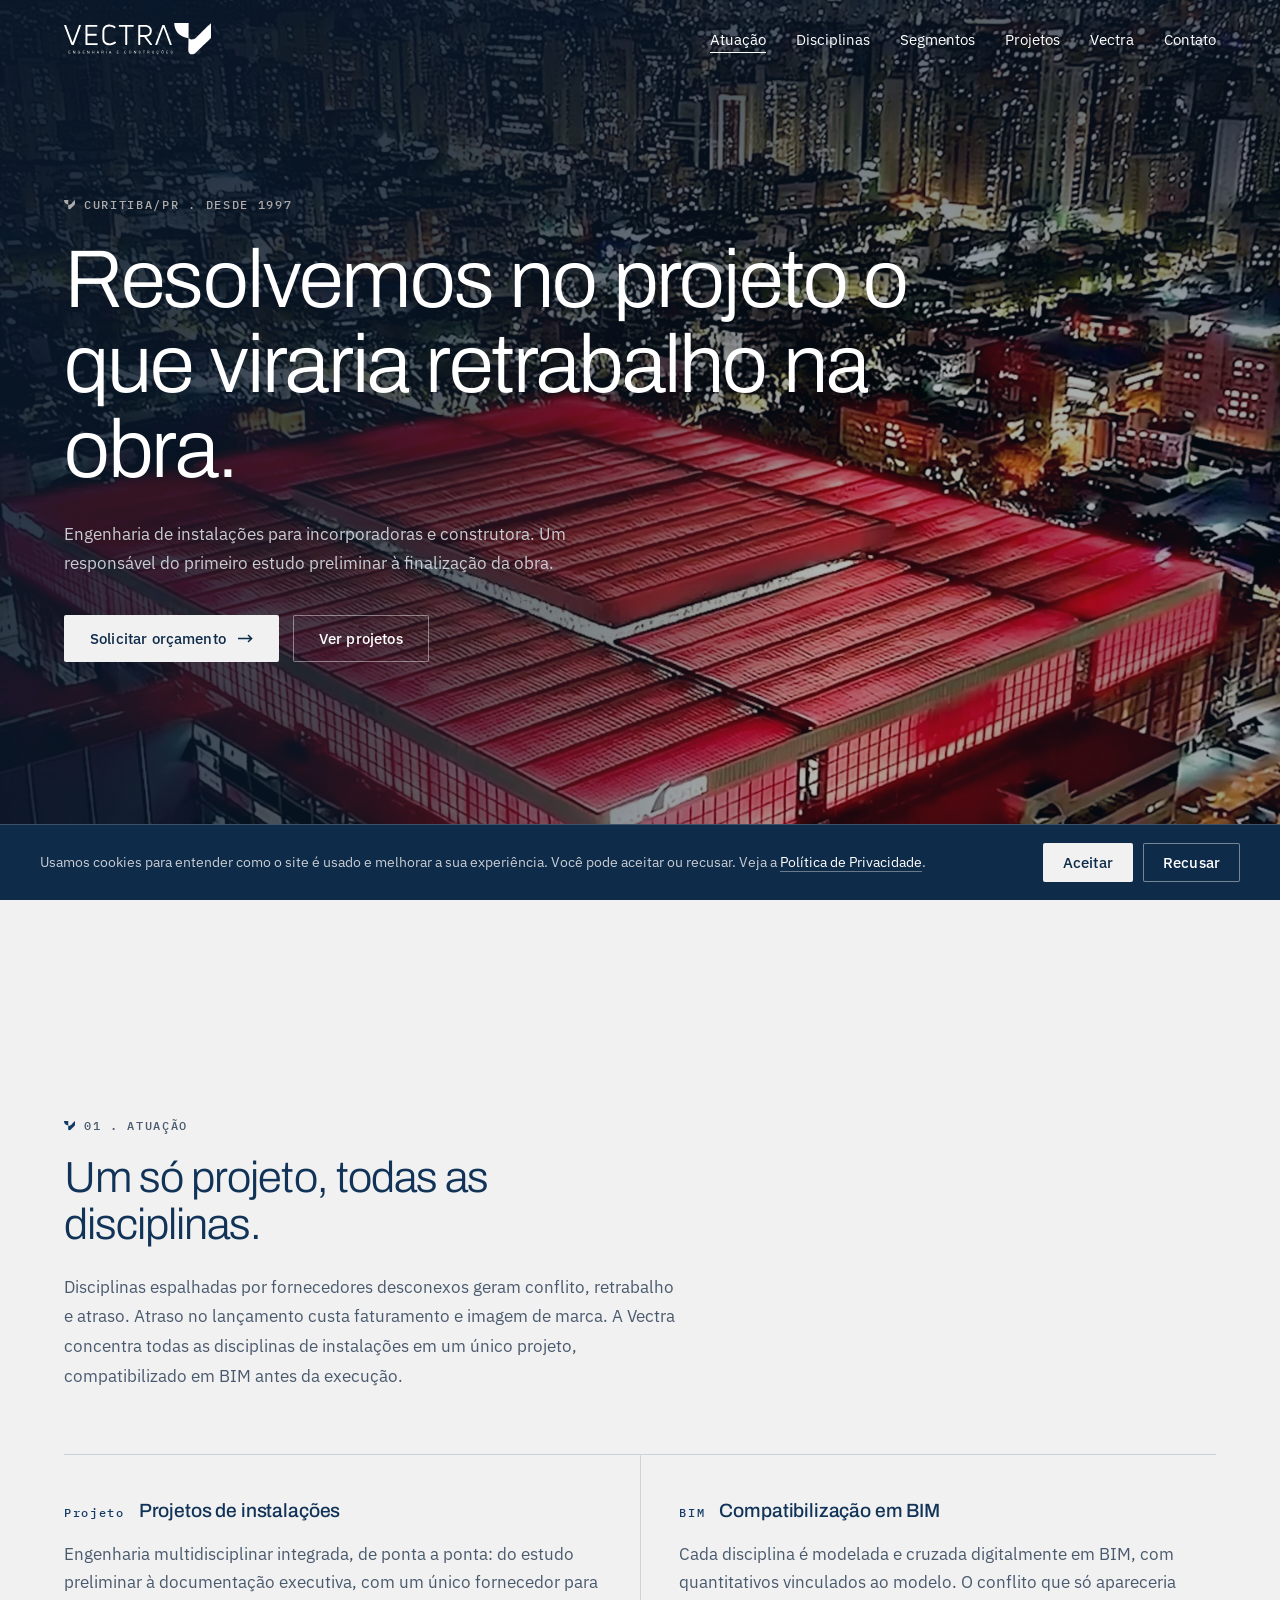
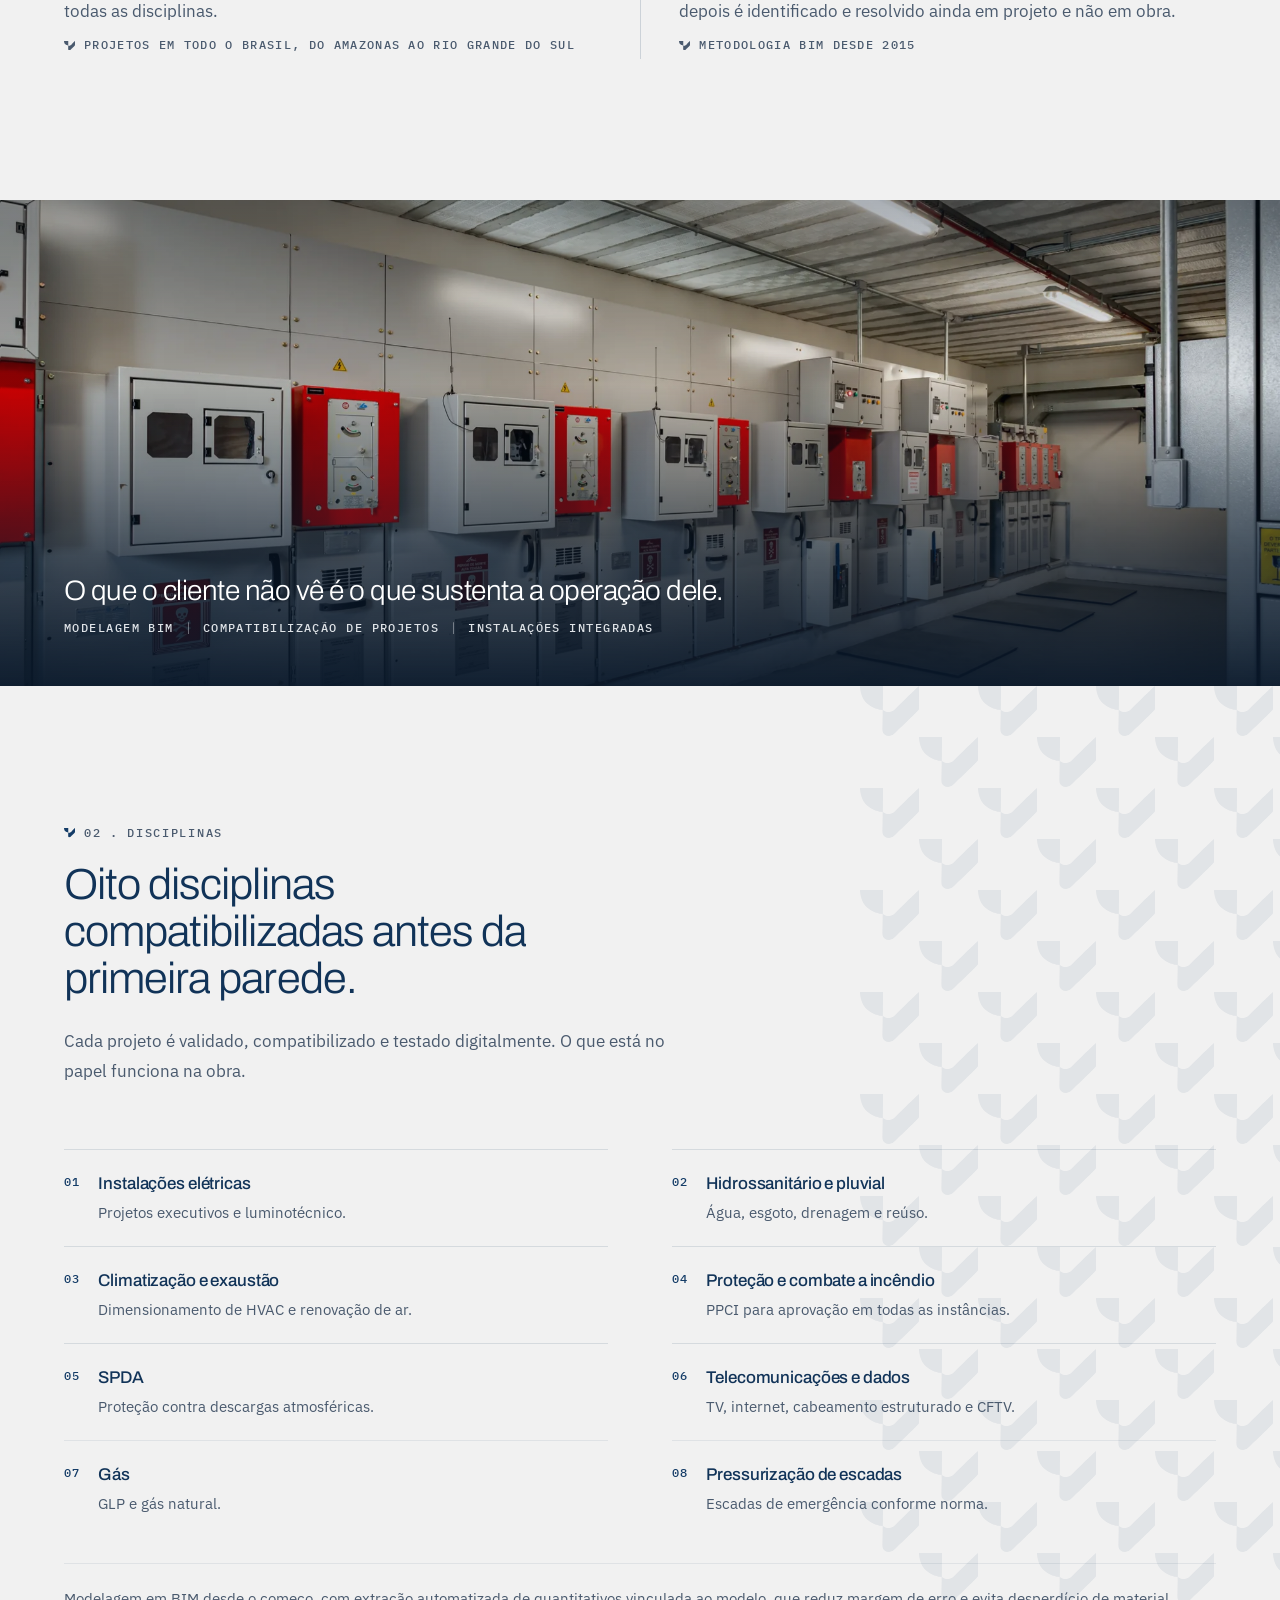
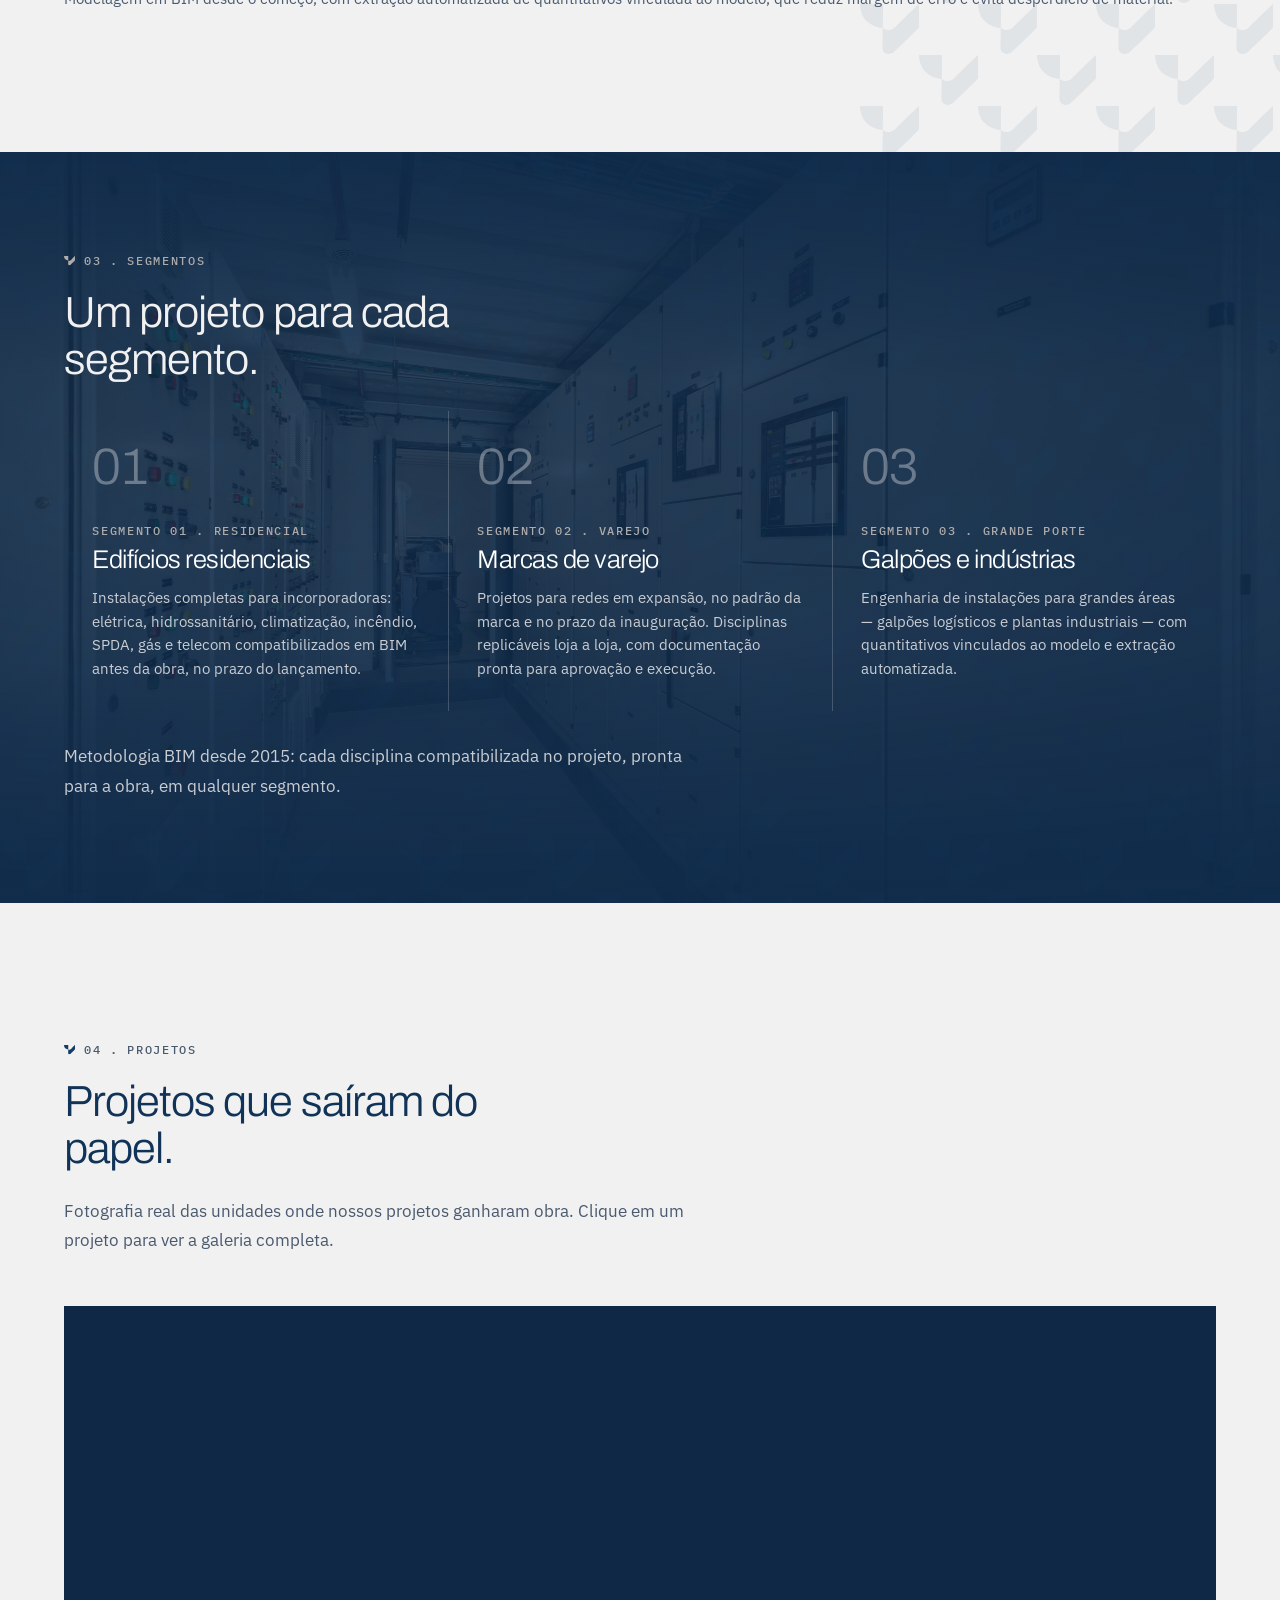
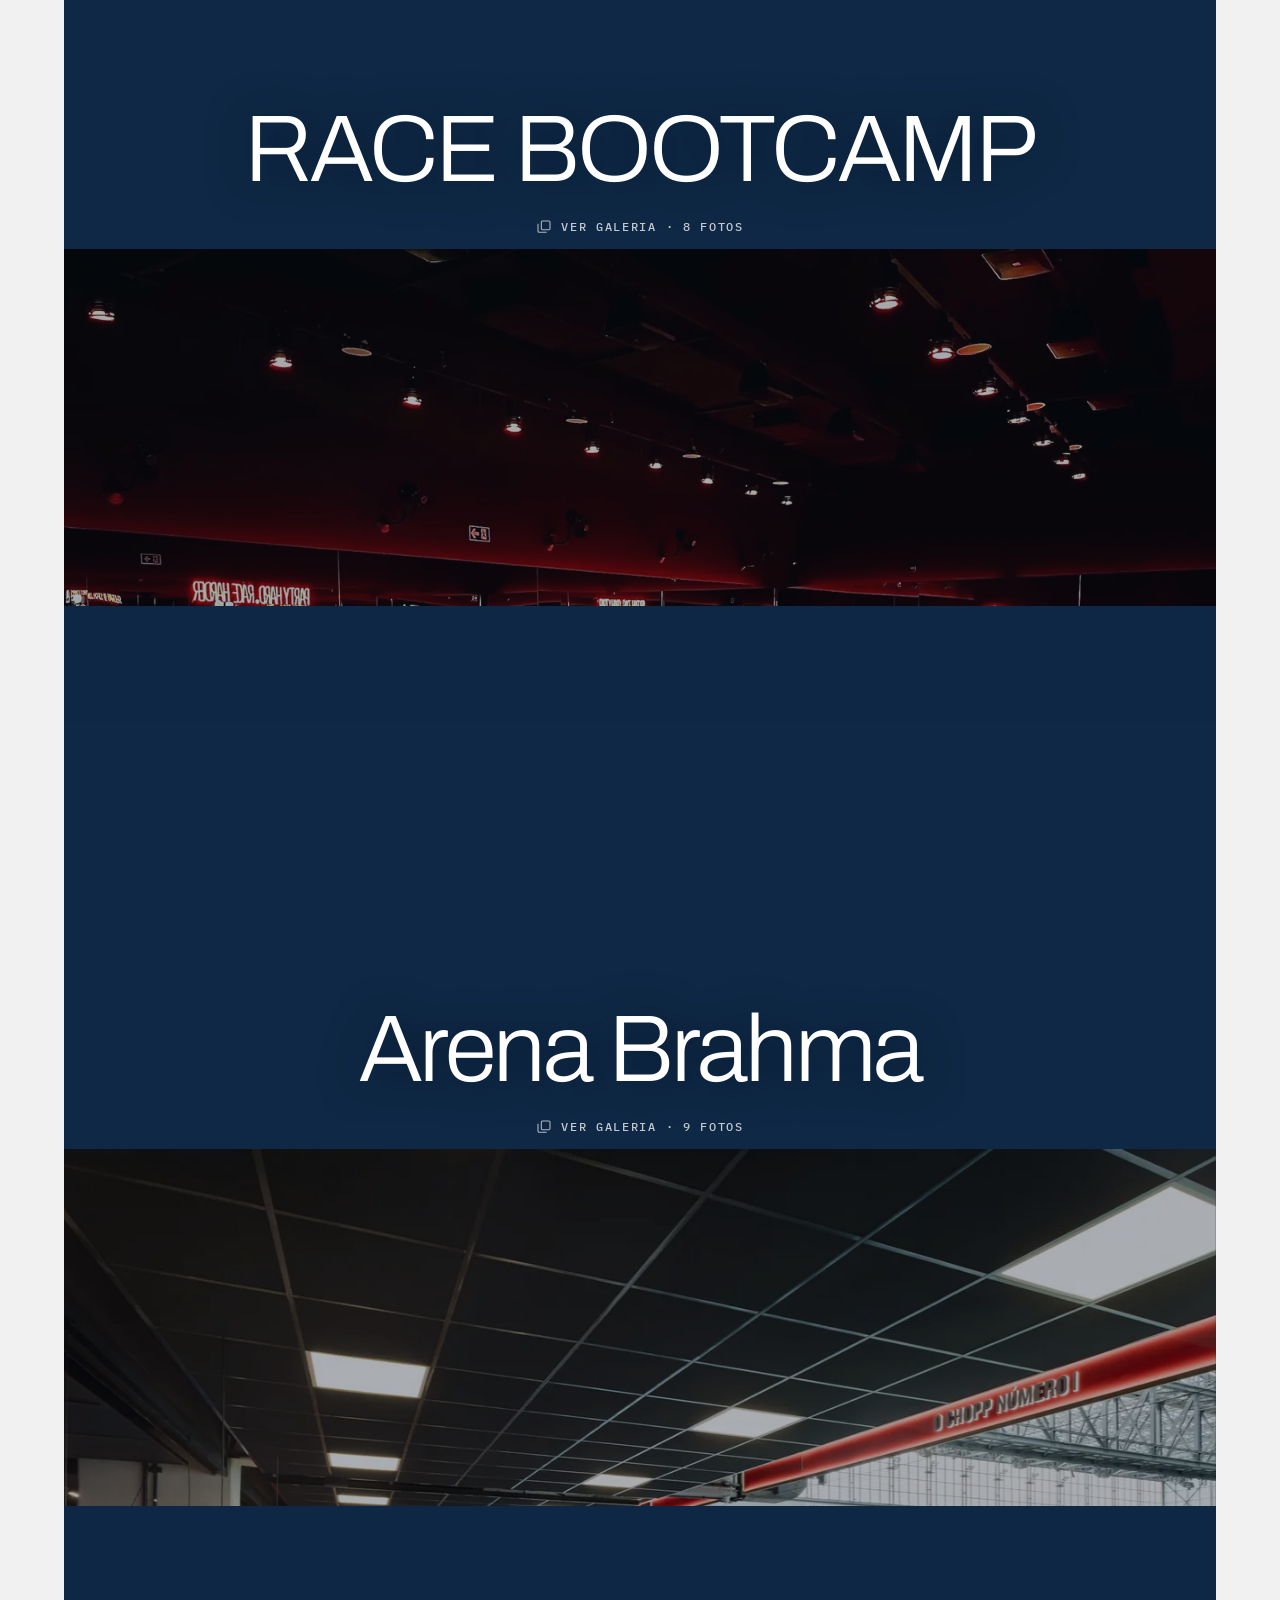
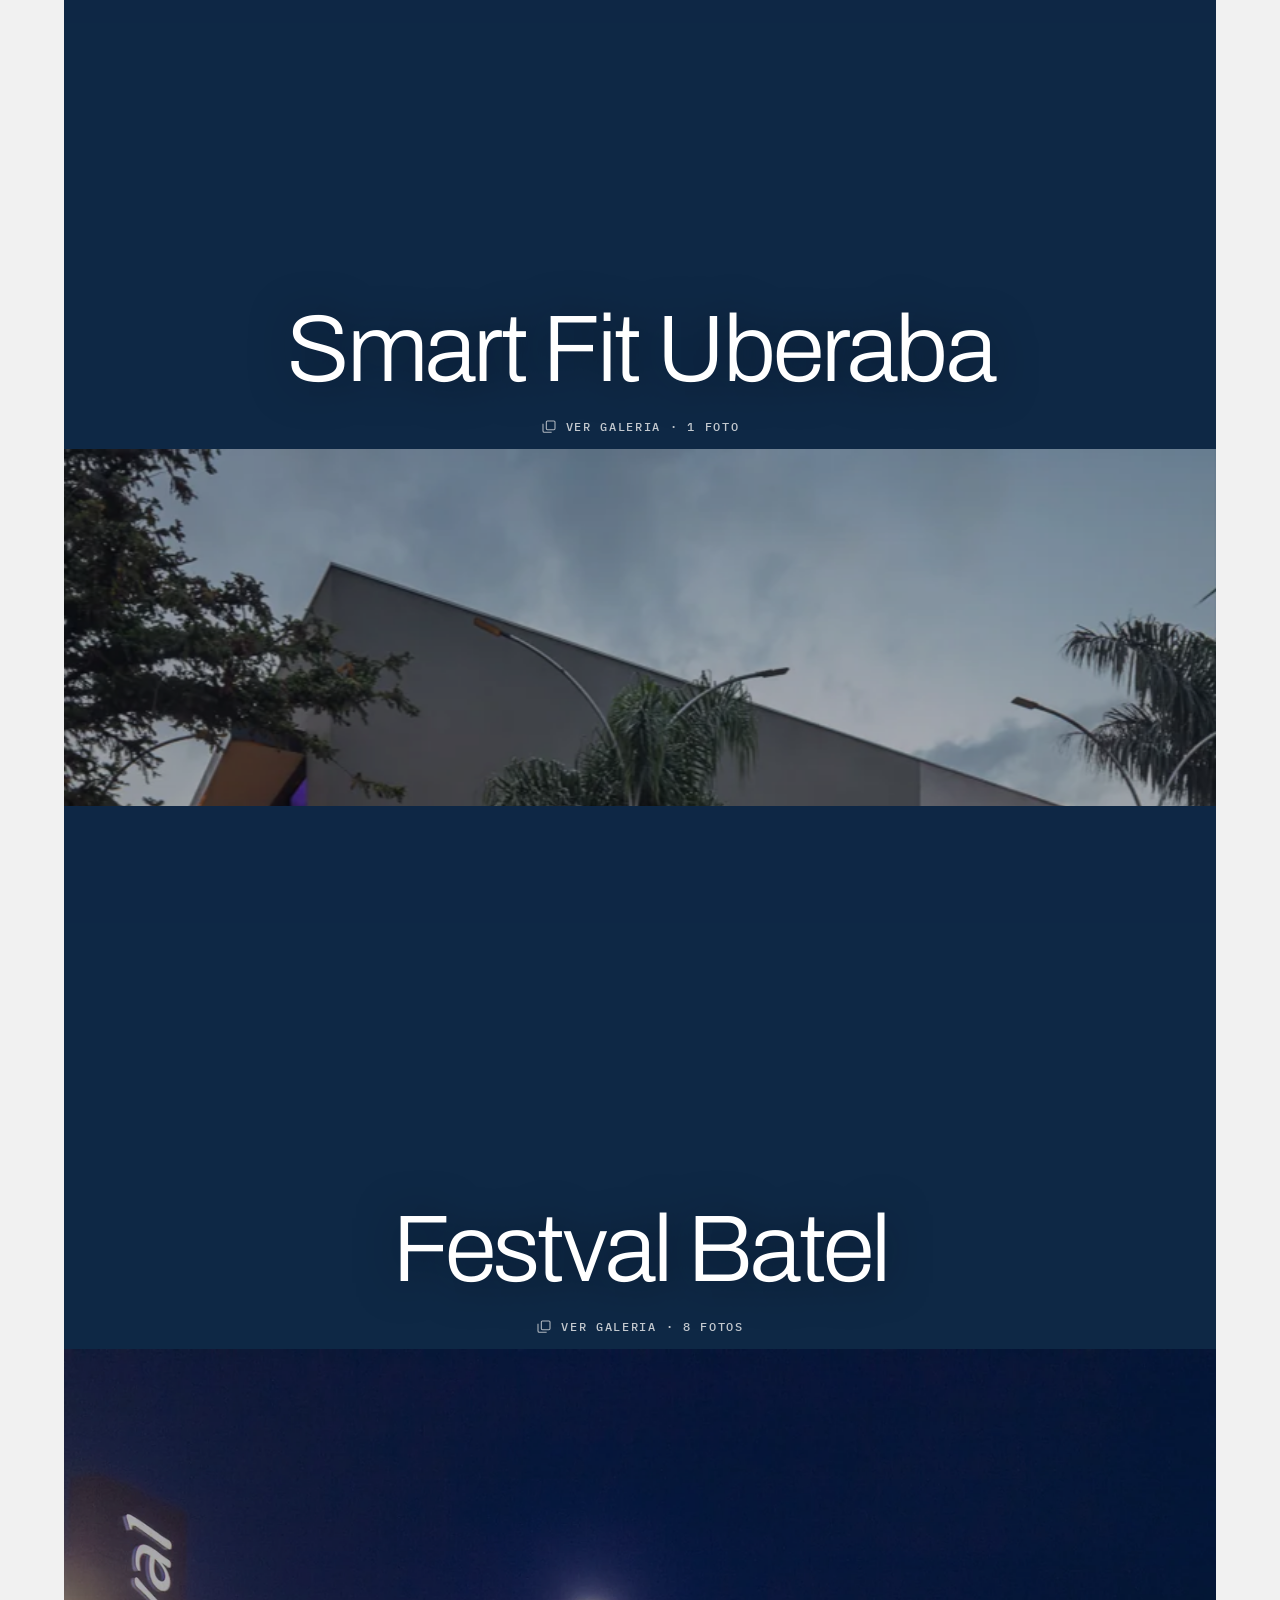
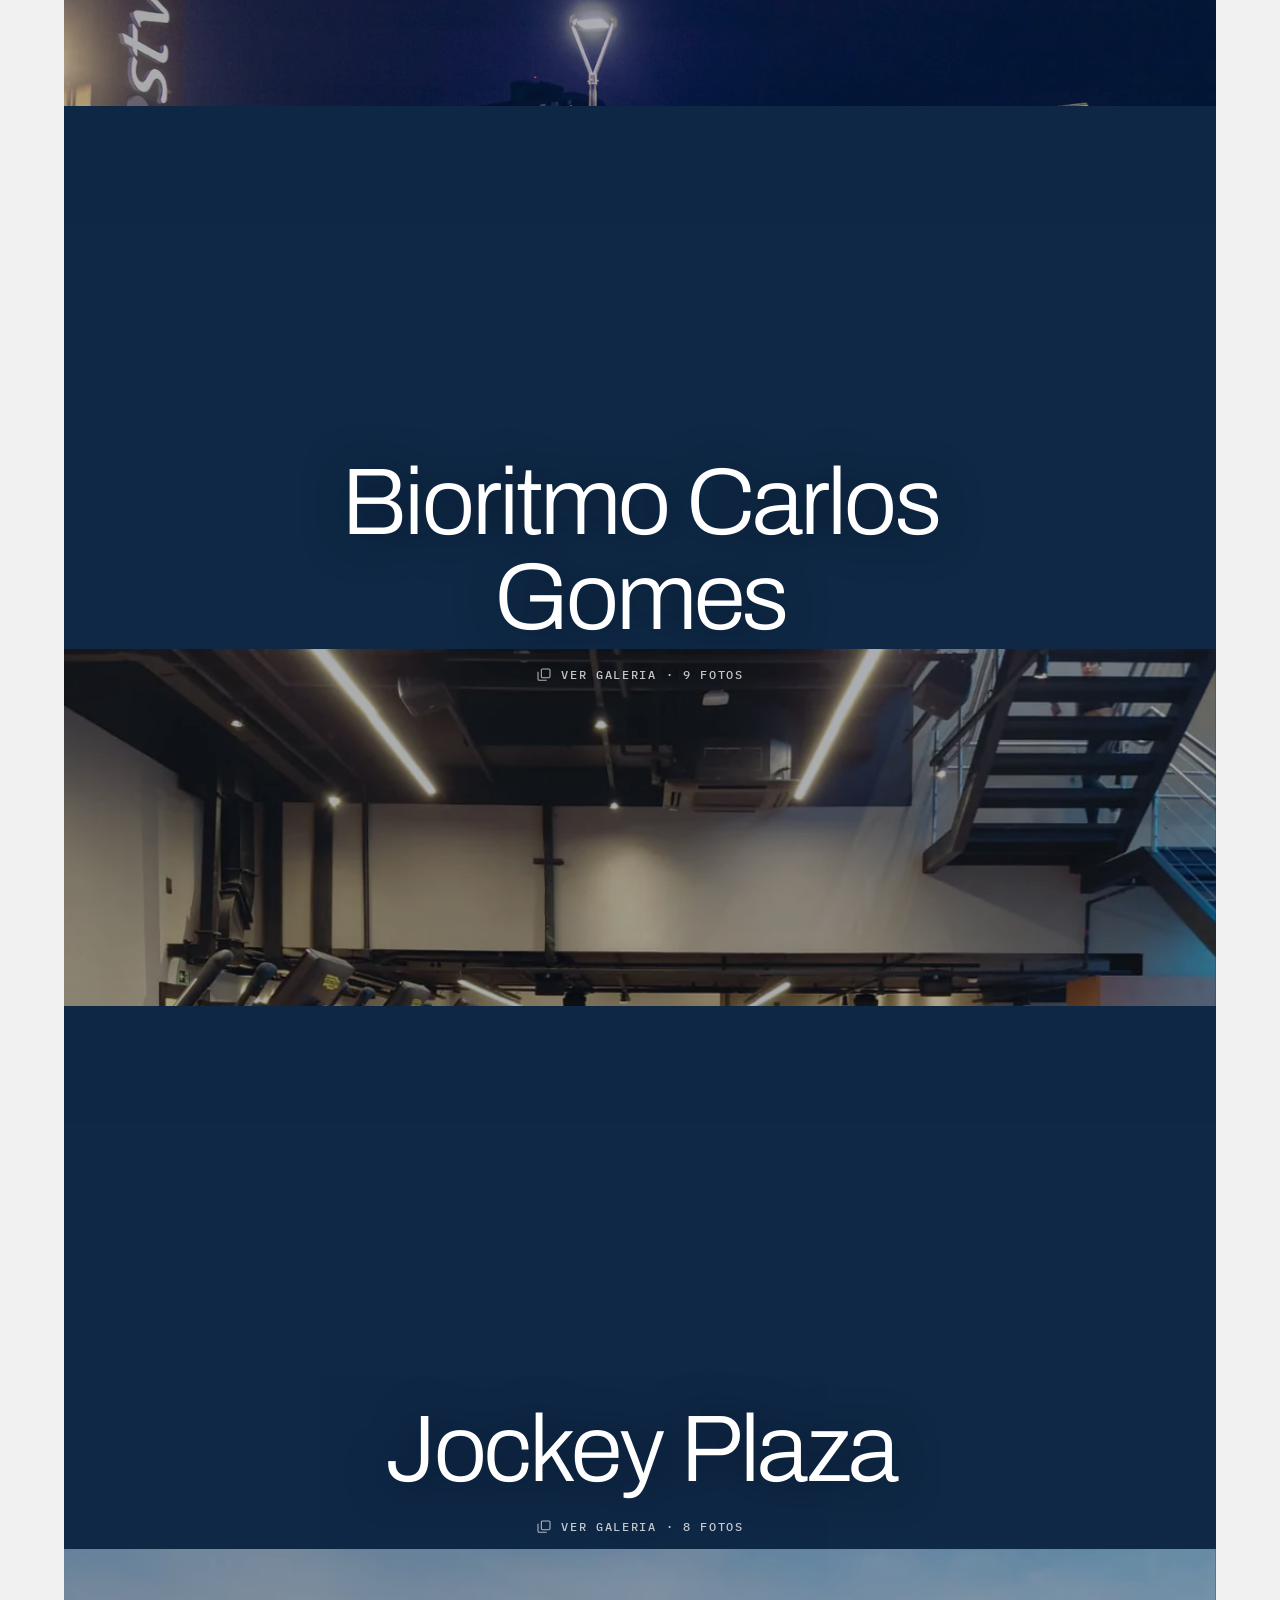
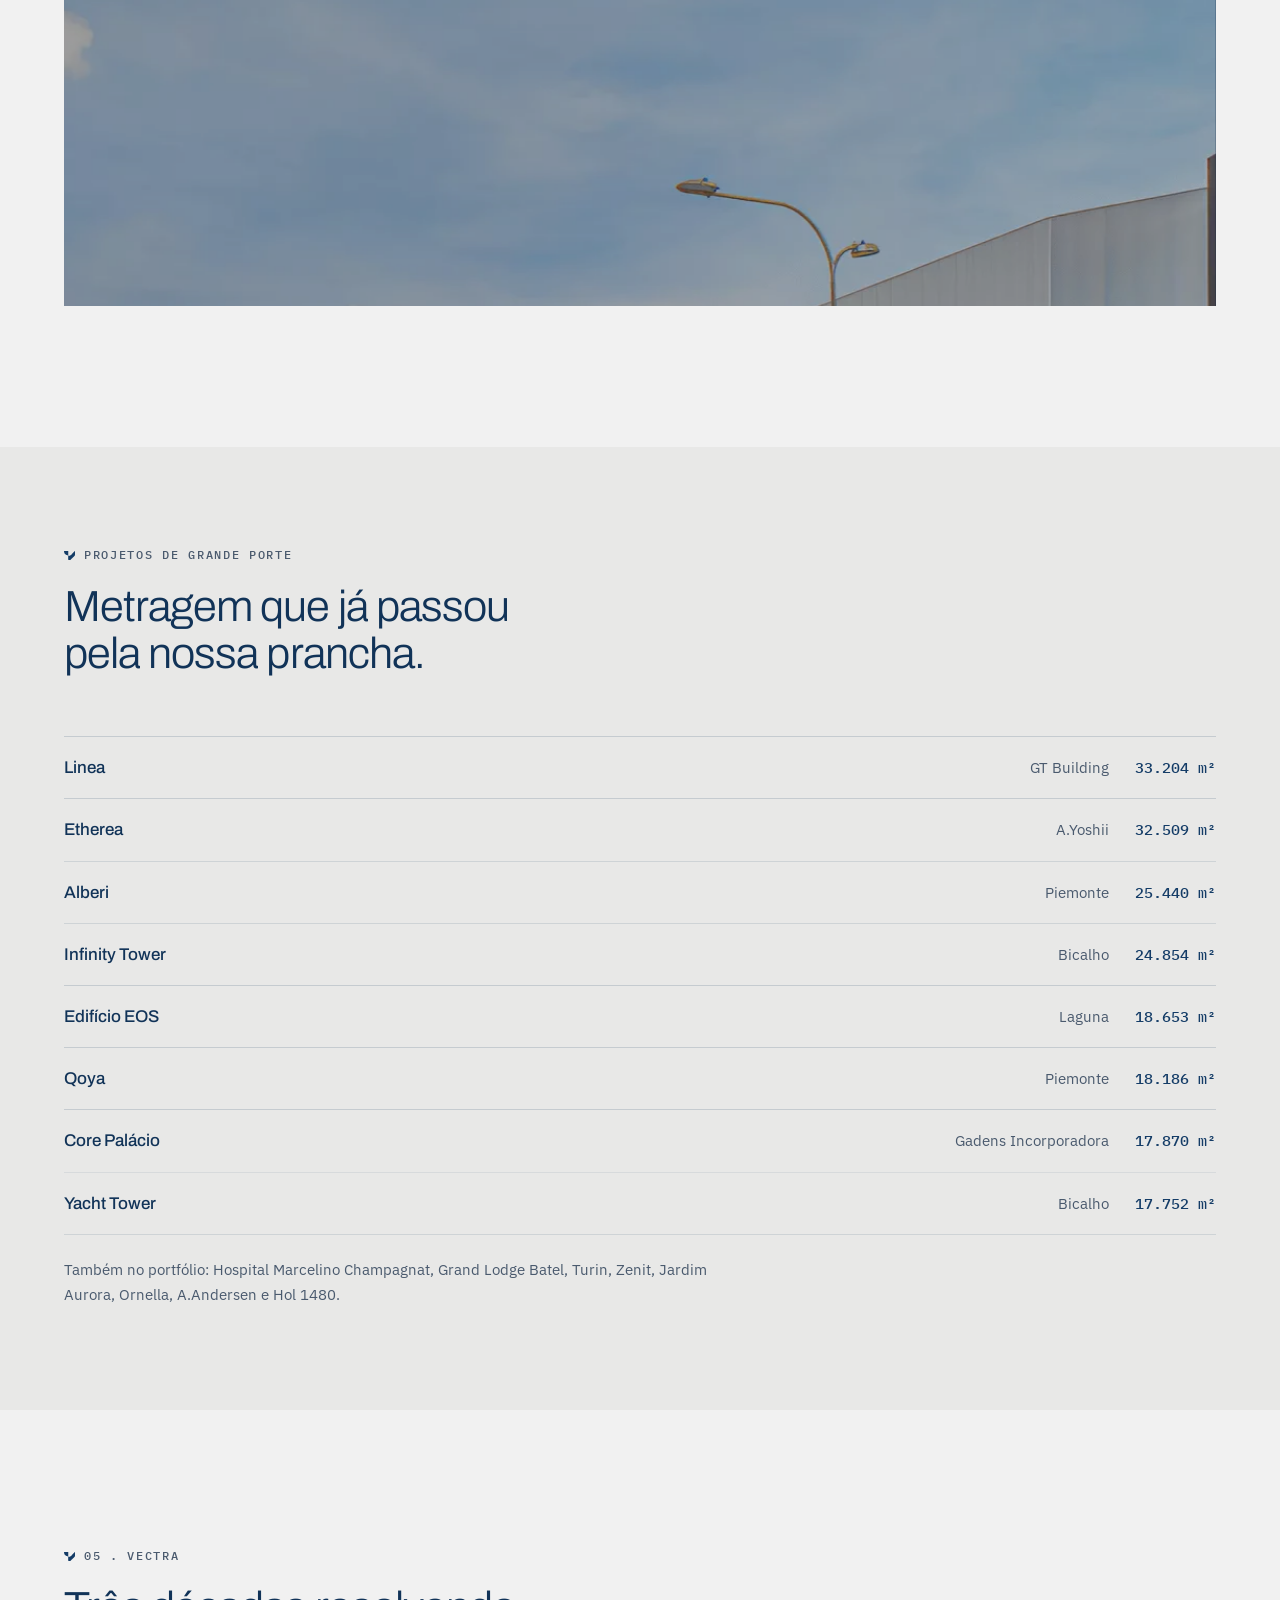
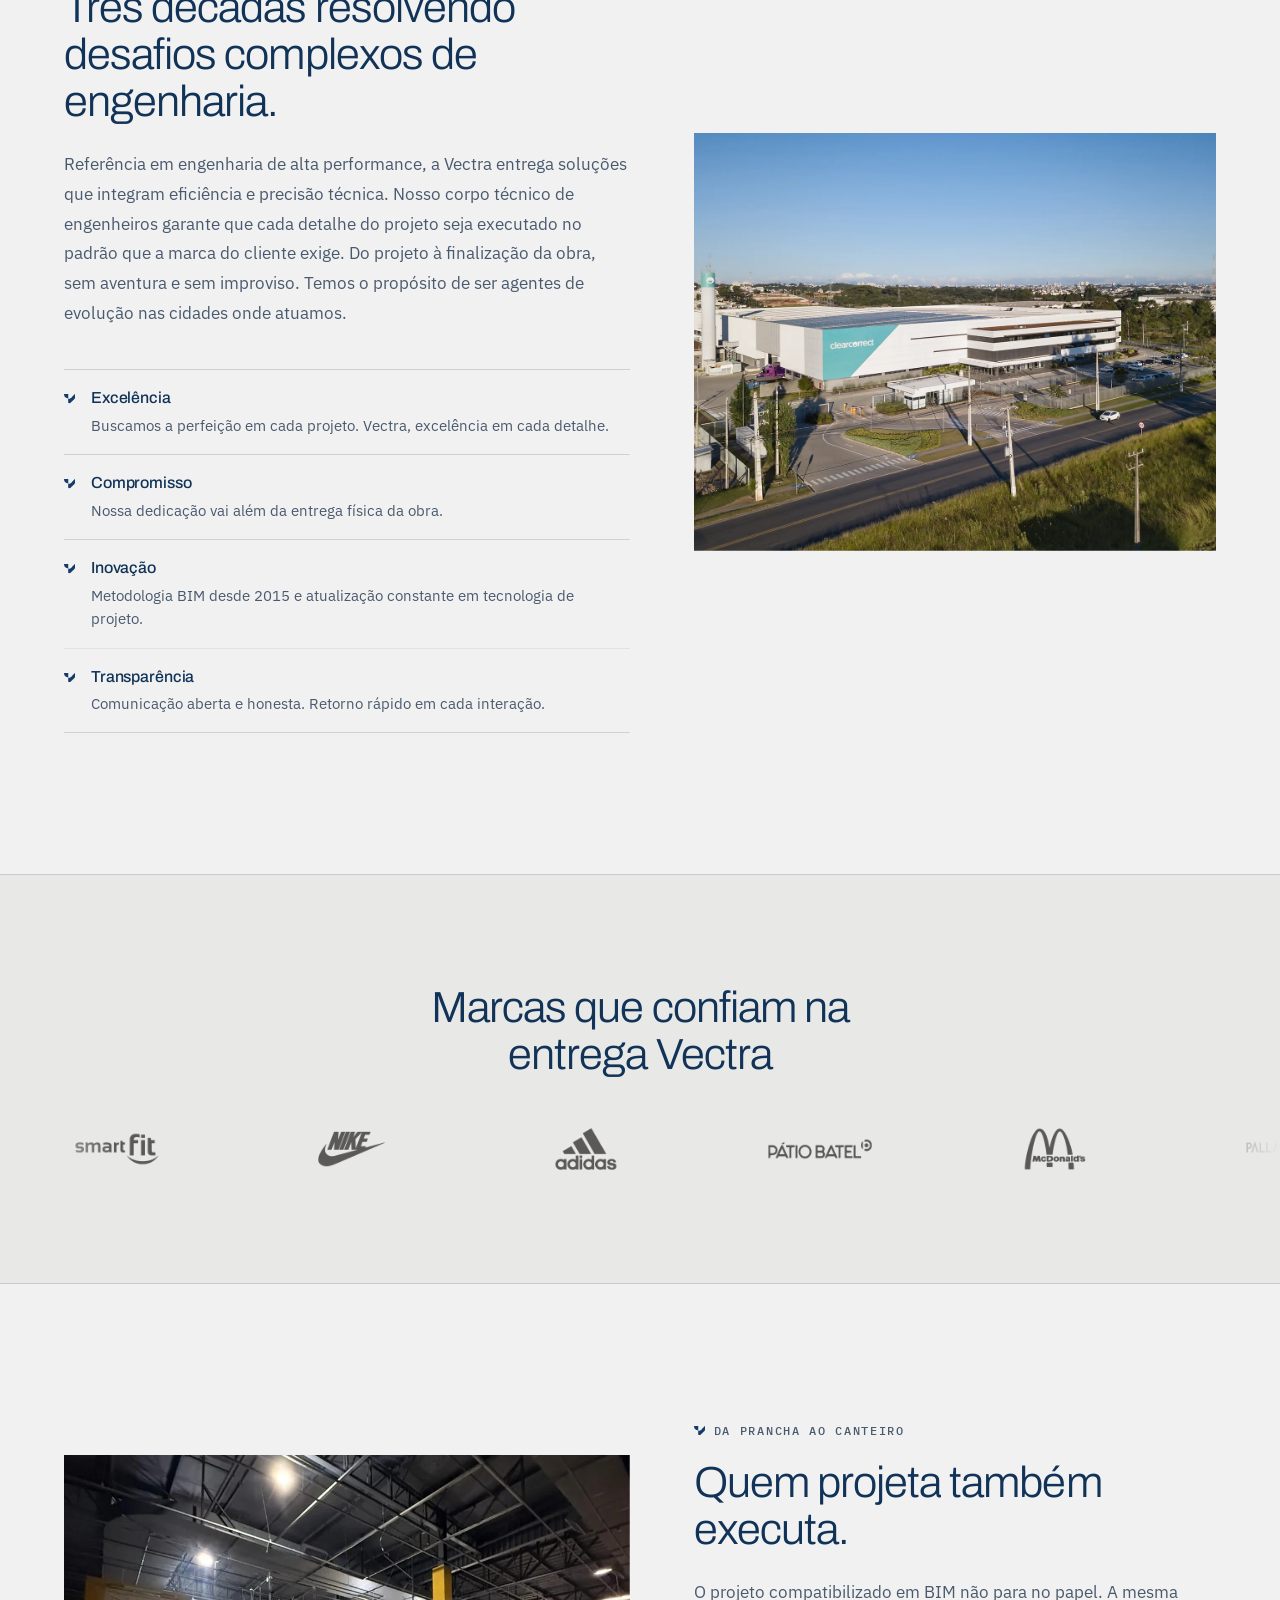
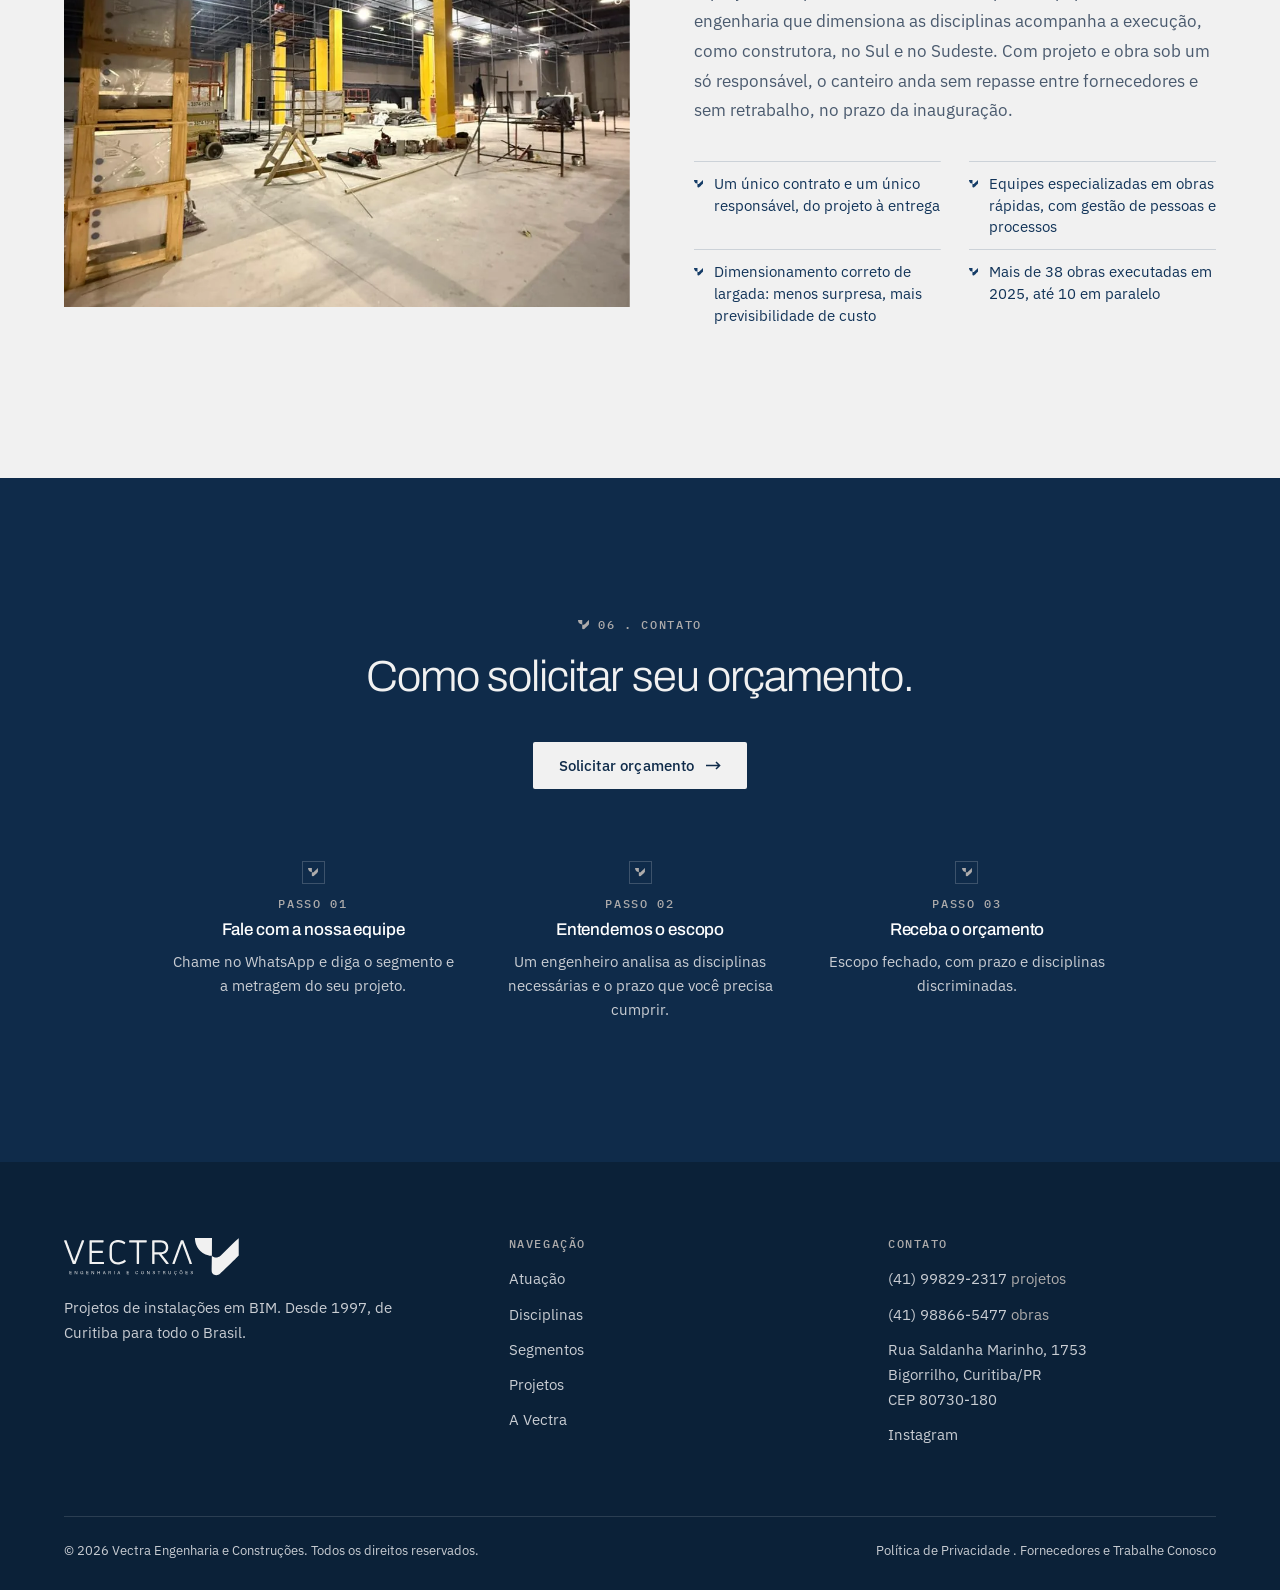
==== commit fb607ea0: "Ajustes finais (doc 15/09): copy do hero/atuacao, portfolio e Smart Uberaba Aplica os ajustes das pa" ====
--- a/deploy-vercel/index.html
+++ b/deploy-vercel/index.html
@@ -112,8 +112,8 @@
     <div class="container hero__in">
       <p class="eyebrow"><svg class="eyebrow__mk" viewBox="0 0 291.146 251.695" aria-hidden="true"><use href="#i-v"/></svg>Curitiba/PR . Desde 1997</p>
       <h1 id="h-hero" data-split>Resolvemos no projeto o que viraria retrabalho na obra.</h1>
-      <p class="hero__sub" data-reveal>Engenharia de instalações em BIM para incorporadoras e
-        construtora. Um responsável do primeiro estudo preliminar à finalização da obra.</p>
+      <p class="hero__sub" data-reveal>Engenharia de instalações para incorporadoras e construtora.
+        Um responsável do primeiro estudo preliminar à finalização da obra.</p>
       <div class="hero__act" data-reveal>
         <button class="btn btn--light" type="button" data-cta>Solicitar orçamento<svg class="btn__ar" viewBox="0 0 15 9" fill="none" stroke="currentColor" stroke-width="1.5" aria-hidden="true"><path d="M0 4.5h13.4M10 1l3.6 3.5L10 8"/></svg></button>
         <a class="btn btn--ghost-dark" href="#obras">Ver projetos</a>
@@ -128,23 +128,23 @@
     <div class="container">
       <p class="eyebrow"><svg class="eyebrow__mk" viewBox="0 0 291.146 251.695" aria-hidden="true"><use href="#i-v"/></svg>01 . Atuação</p>
       <h2 id="h-atuacao" data-split>Um só projeto, todas as disciplinas.</h2>
-      <p class="lede lede--gap" data-reveal>Na expansão, disciplinas espalhadas por fornecedores
-        desconexos geram retrabalho e atraso. Uma inauguração fora da data custa faturamento
-        e imagem de marca. A Vectra concentra tudo em um único projeto, compatibilizado em BIM.</p>
+      <p class="lede lede--gap" data-reveal>Disciplinas espalhadas por fornecedores desconexos
+        geram conflito, retrabalho e atraso. Atraso no lançamento custa faturamento e imagem de
+        marca. A Vectra concentra todas as disciplinas de instalações em um único projeto,
+        compatibilizado em BIM antes da execução.</p>
 
       <div class="frentes">
         <div class="frente" data-reveal data-rv="left">
           <div class="frente__t"><span class="frente__l">Projeto</span><h3>Projetos de instalações</h3></div>
-          <p>Engenharia multidisciplinar integrada. A Vectra usa a metodologia BIM desde 2015:
-            compatibilizamos todas as disciplinas ainda no projeto, em Revit, e entregamos
-            documentação pronta para construção.</p>
+          <p>Engenharia multidisciplinar integrada, de ponta a ponta: do estudo preliminar à
+            documentação executiva, com um único fornecedor para todas as disciplinas.</p>
           <p class="frente__meta"><svg class="" viewBox="0 0 291.146 251.695" aria-hidden="true"><use href="#i-v"/></svg>Projetos em todo o Brasil, do Amazonas ao Rio Grande do Sul</p>
         </div>
         <div class="frente" data-reveal data-rv="right">
           <div class="frente__t"><span class="frente__l">BIM</span><h3>Compatibilização em BIM</h3></div>
-          <p>Todas as disciplinas compatibilizadas em Revit antes da obra, com quantitativos
-            vinculados ao modelo. Documentação pronta para construção, com menos erro e
-            desperdício de material.</p>
+          <p>Cada disciplina é modelada e cruzada digitalmente em BIM, com quantitativos
+            vinculados ao modelo. O conflito que só apareceria depois é identificado e resolvido
+            ainda em projeto e não em obra.</p>
           <p class="frente__meta"><svg class="" viewBox="0 0 291.146 251.695" aria-hidden="true"><use href="#i-v"/></svg>Metodologia BIM desde 2015</p>
         </div>
       </div>
@@ -260,14 +260,14 @@
 
             <div class="pfx">
         <button class="pfx__item" type="button"
-          data-gallery="assets/img/portfolio/vydea/01.webp|assets/img/portfolio/vydea/02.webp|assets/img/portfolio/vydea/03.webp|assets/img/portfolio/vydea/04.webp|assets/img/portfolio/vydea/05.webp|assets/img/portfolio/vydea/06.webp|assets/img/portfolio/vydea/07.webp|assets/img/portfolio/vydea/08.webp|assets/img/portfolio/vydea/09.webp"
-          data-title="VYDEA" data-seg="Clube e fitness . Balneário Camboriú/SC"
-          aria-label="Abrir galeria de 9 fotos: VYDEA">
-          <span class="pfx__media"><img src="assets/img/portfolio/vydea/01.webp" alt="Clube e fitness VYDEA, Balneário Camboriú/SC" loading="lazy" decoding="async" width="1920" height="1281" data-para="0.6"></span>
+          data-gallery="assets/img/portfolio/vydea/01.webp|assets/img/portfolio/vydea/02.webp|assets/img/portfolio/vydea/03.webp|assets/img/portfolio/vydea/04.webp|assets/img/portfolio/vydea/05.webp|assets/img/portfolio/vydea/07.webp|assets/img/portfolio/vydea/08.webp|assets/img/portfolio/vydea/09.webp"
+          data-title="RACE BOOTCAMP" data-seg="Clube e fitness . Balneário Camboriú/SC"
+          aria-label="Abrir galeria de 8 fotos: RACE BOOTCAMP">
+          <span class="pfx__media"><img src="assets/img/portfolio/vydea/01.webp" alt="Clube e fitness RACE BOOTCAMP, Balneário Camboriú/SC" loading="lazy" decoding="async" width="1920" height="1281" data-para="0.6"></span>
           <span class="pfx__veil" aria-hidden="true"></span>
                     <span class="pfx__cap">
-            <span class="pfx__t">VYDEA</span>
-            <span class="pfx__view"><svg class="pfx__view-i" viewBox="0 0 24 24" fill="none" stroke="currentColor" stroke-width="1.6" aria-hidden="true"><rect x="8" y="3" width="13" height="13" rx="1.6"/><path d="M16 20H5a2 2 0 0 1-2-2V7"/></svg>Ver galeria · 9 fotos</span>
+            <span class="pfx__t">RACE BOOTCAMP</span>
+            <span class="pfx__view"><svg class="pfx__view-i" viewBox="0 0 24 24" fill="none" stroke="currentColor" stroke-width="1.6" aria-hidden="true"><rect x="8" y="3" width="13" height="13" rx="1.6"/><path d="M16 20H5a2 2 0 0 1-2-2V7"/></svg>Ver galeria · 8 fotos</span>
           </span>
         </button>
         <button class="pfx__item" type="button"
@@ -282,25 +282,25 @@
           </span>
         </button>
         <button class="pfx__item" type="button"
-          data-gallery="assets/img/portfolio/bruna-passaura/01.webp|assets/img/portfolio/bruna-passaura/02.webp|assets/img/portfolio/bruna-passaura/03.webp|assets/img/portfolio/bruna-passaura/04.webp|assets/img/portfolio/bruna-passaura/05.webp|assets/img/portfolio/bruna-passaura/06.webp|assets/img/portfolio/bruna-passaura/07.webp|assets/img/portfolio/bruna-passaura/08.webp"
-          data-title="Bruna Passaura Pátio Batel" data-seg="Varejo . Curitiba/PR"
-          aria-label="Abrir galeria de 8 fotos: Bruna Passaura Pátio Batel">
-          <span class="pfx__media"><img src="assets/img/portfolio/bruna-passaura/01.webp" alt="Varejo Bruna Passaura Pátio Batel, Curitiba/PR" loading="lazy" decoding="async" width="1920" height="1281" data-para="0.6"></span>
+          data-gallery="assets/img/portfolio/smartfit-uberaba/01.webp"
+          data-title="Smart Fit Uberaba" data-seg="Academia . Uberaba/MG"
+          aria-label="Abrir galeria de 1 foto: Smart Fit Uberaba">
+          <span class="pfx__media"><img src="assets/img/portfolio/smartfit-uberaba/01.webp" alt="Academia Smart Fit Uberaba, Uberaba/MG" loading="lazy" decoding="async" width="1080" height="607" data-para="0.6"></span>
           <span class="pfx__veil" aria-hidden="true"></span>
                     <span class="pfx__cap">
-            <span class="pfx__t">Bruna Passaura Pátio Batel</span>
-            <span class="pfx__view"><svg class="pfx__view-i" viewBox="0 0 24 24" fill="none" stroke="currentColor" stroke-width="1.6" aria-hidden="true"><rect x="8" y="3" width="13" height="13" rx="1.6"/><path d="M16 20H5a2 2 0 0 1-2-2V7"/></svg>Ver galeria · 8 fotos</span>
+            <span class="pfx__t">Smart Fit Uberaba</span>
+            <span class="pfx__view"><svg class="pfx__view-i" viewBox="0 0 24 24" fill="none" stroke="currentColor" stroke-width="1.6" aria-hidden="true"><rect x="8" y="3" width="13" height="13" rx="1.6"/><path d="M16 20H5a2 2 0 0 1-2-2V7"/></svg>Ver galeria · 1 foto</span>
           </span>
         </button>
         <button class="pfx__item" type="button"
-          data-gallery="assets/img/portfolio/festval-batel/01.webp|assets/img/portfolio/festval-batel/02.webp|assets/img/portfolio/festval-batel/03.webp|assets/img/portfolio/festval-batel/04.webp|assets/img/portfolio/festval-batel/05.webp|assets/img/portfolio/festval-batel/06.webp|assets/img/portfolio/festval-batel/07.webp|assets/img/portfolio/festval-batel/08.webp|assets/img/portfolio/festval-batel/09.webp"
+          data-gallery="assets/img/portfolio/festval-batel/01.webp|assets/img/portfolio/festval-batel/02.webp|assets/img/portfolio/festval-batel/03.webp|assets/img/portfolio/festval-batel/04.webp|assets/img/portfolio/festval-batel/05.webp|assets/img/portfolio/festval-batel/07.webp|assets/img/portfolio/festval-batel/08.webp|assets/img/portfolio/festval-batel/09.webp"
           data-title="Festval Batel" data-seg="Supermercado . Curitiba/PR"
-          aria-label="Abrir galeria de 9 fotos: Festval Batel">
+          aria-label="Abrir galeria de 8 fotos: Festval Batel">
           <span class="pfx__media"><img src="assets/img/portfolio/festval-batel/01.webp" alt="Supermercado Festval Batel, Curitiba/PR" loading="lazy" decoding="async" width="1920" height="1281" data-para="0.6"></span>
           <span class="pfx__veil" aria-hidden="true"></span>
                     <span class="pfx__cap">
             <span class="pfx__t">Festval Batel</span>
-            <span class="pfx__view"><svg class="pfx__view-i" viewBox="0 0 24 24" fill="none" stroke="currentColor" stroke-width="1.6" aria-hidden="true"><rect x="8" y="3" width="13" height="13" rx="1.6"/><path d="M16 20H5a2 2 0 0 1-2-2V7"/></svg>Ver galeria · 9 fotos</span>
+            <span class="pfx__view"><svg class="pfx__view-i" viewBox="0 0 24 24" fill="none" stroke="currentColor" stroke-width="1.6" aria-hidden="true"><rect x="8" y="3" width="13" height="13" rx="1.6"/><path d="M16 20H5a2 2 0 0 1-2-2V7"/></svg>Ver galeria · 8 fotos</span>
           </span>
         </button>
         <button class="pfx__item" type="button"
@@ -315,14 +315,14 @@
           </span>
         </button>
         <button class="pfx__item" type="button"
-          data-gallery="assets/img/portfolio/jockey-plaza/01.webp|assets/img/portfolio/jockey-plaza/02.webp|assets/img/portfolio/jockey-plaza/03.webp|assets/img/portfolio/jockey-plaza/04.webp|assets/img/portfolio/jockey-plaza/05.webp|assets/img/portfolio/jockey-plaza/06.webp|assets/img/portfolio/jockey-plaza/07.webp|assets/img/portfolio/jockey-plaza/08.webp|assets/img/portfolio/jockey-plaza/09.webp"
+          data-gallery="assets/img/portfolio/jockey-plaza/01.webp|assets/img/portfolio/jockey-plaza/02.webp|assets/img/portfolio/jockey-plaza/03.webp|assets/img/portfolio/jockey-plaza/04.webp|assets/img/portfolio/jockey-plaza/05.webp|assets/img/portfolio/jockey-plaza/06.webp|assets/img/portfolio/jockey-plaza/07.webp|assets/img/portfolio/jockey-plaza/09.webp"
           data-title="Jockey Plaza" data-seg="Shopping . Curitiba/PR"
-          aria-label="Abrir galeria de 9 fotos: Jockey Plaza">
+          aria-label="Abrir galeria de 8 fotos: Jockey Plaza">
           <span class="pfx__media"><img src="assets/img/portfolio/jockey-plaza/01.webp" alt="Shopping Jockey Plaza, Curitiba/PR" loading="lazy" decoding="async" width="1920" height="1281" data-para="0.6"></span>
           <span class="pfx__veil" aria-hidden="true"></span>
                     <span class="pfx__cap">
             <span class="pfx__t">Jockey Plaza</span>
-            <span class="pfx__view"><svg class="pfx__view-i" viewBox="0 0 24 24" fill="none" stroke="currentColor" stroke-width="1.6" aria-hidden="true"><rect x="8" y="3" width="13" height="13" rx="1.6"/><path d="M16 20H5a2 2 0 0 1-2-2V7"/></svg>Ver galeria · 9 fotos</span>
+            <span class="pfx__view"><svg class="pfx__view-i" viewBox="0 0 24 24" fill="none" stroke="currentColor" stroke-width="1.6" aria-hidden="true"><rect x="8" y="3" width="13" height="13" rx="1.6"/><path d="M16 20H5a2 2 0 0 1-2-2V7"/></svg>Ver galeria · 8 fotos</span>
           </span>
         </button>
       </div>
--- a/deploy-vercel/css/styles.css
+++ b/deploy-vercel/css/styles.css
@@ -182,6 +182,12 @@
 body.nav-open .hdr__burger span:nth-child(1){transform:translateY(7.5px) rotate(45deg)}
 body.nav-open .hdr__burger span:nth-child(2){opacity:0}
 body.nav-open .hdr__burger span:nth-child(3){transform:translateY(-7.5px) rotate(-45deg)}
+/* menu mobile aberto: força cores escuras (o header transparente pinta tudo de branco) */
+body.nav-open .hdr__logo{color:var(--navy)!important}
+body.nav-open .nav__a{color:var(--ink)!important}
+body.nav-open .hdr__burger span{background:var(--ink)!important}
+/* logo e X acima do drawer fullscreen (senao o menu cobre o proprio X) */
+.hdr__logo,.hdr__burger{position:relative;z-index:101}
 
 /* Trava por medição: o JS marca data-fit="tight" quando a linha do header não
    cabe no container, independentemente de breakpoint. Já pegou dois bugs aqui
@@ -189,10 +195,10 @@
 .hdr[data-fit="tight"] .hdr__cta{display:none}
 .hdr[data-fit="drawer"] .hdr__burger{display:flex}
 .hdr[data-fit="drawer"] .nav{
-  position:fixed;top:0;right:0;bottom:0;width:min(86vw,360px);
+  position:fixed;top:0;right:0;bottom:0;width:100%;
   flex-direction:column;align-items:flex-start;justify-content:flex-start;
   gap:0;padding:calc(var(--header-h) + 26px) 26px 30px;
-  background:var(--paper);border-left:1px solid var(--rule);
+  background:var(--paper);
   transform:translateX(101%);transition:transform .46s var(--e);
   overflow-y:auto;z-index:99}
 body.nav-open .hdr[data-fit="drawer"] .nav,
@@ -696,10 +702,10 @@
   :root{--header-h:66px}
   .hdr__burger{display:flex}
   .nav{
-    position:fixed;top:0;right:0;bottom:0;width:min(86vw,360px);
+    position:fixed;top:0;right:0;bottom:0;width:100%;
     flex-direction:column;align-items:flex-start;justify-content:flex-start;
     gap:0;padding:calc(var(--header-h) + 26px) 26px 30px;
-    background:var(--paper);border-left:1px solid var(--rule);
+    background:var(--paper);
     transform:translateX(101%);transition:transform .46s var(--e);
     overflow-y:auto;z-index:99;
   }
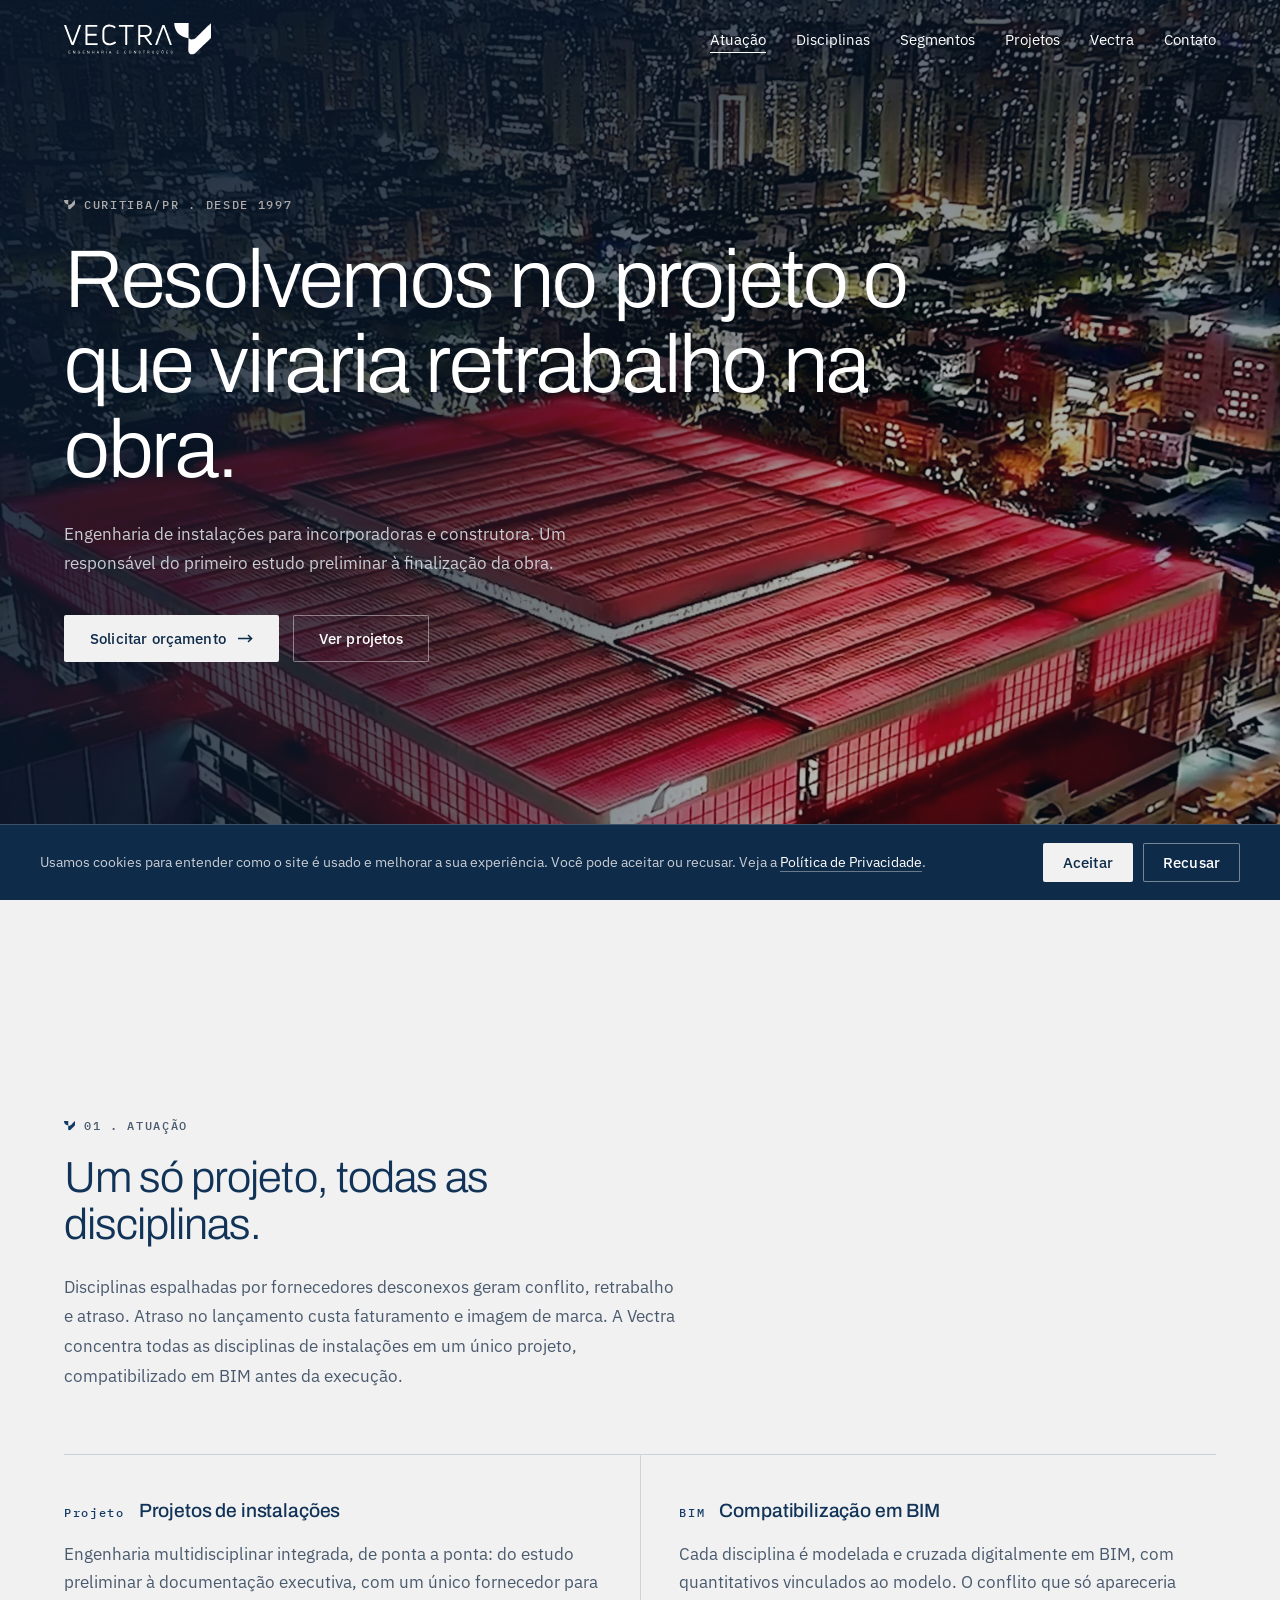
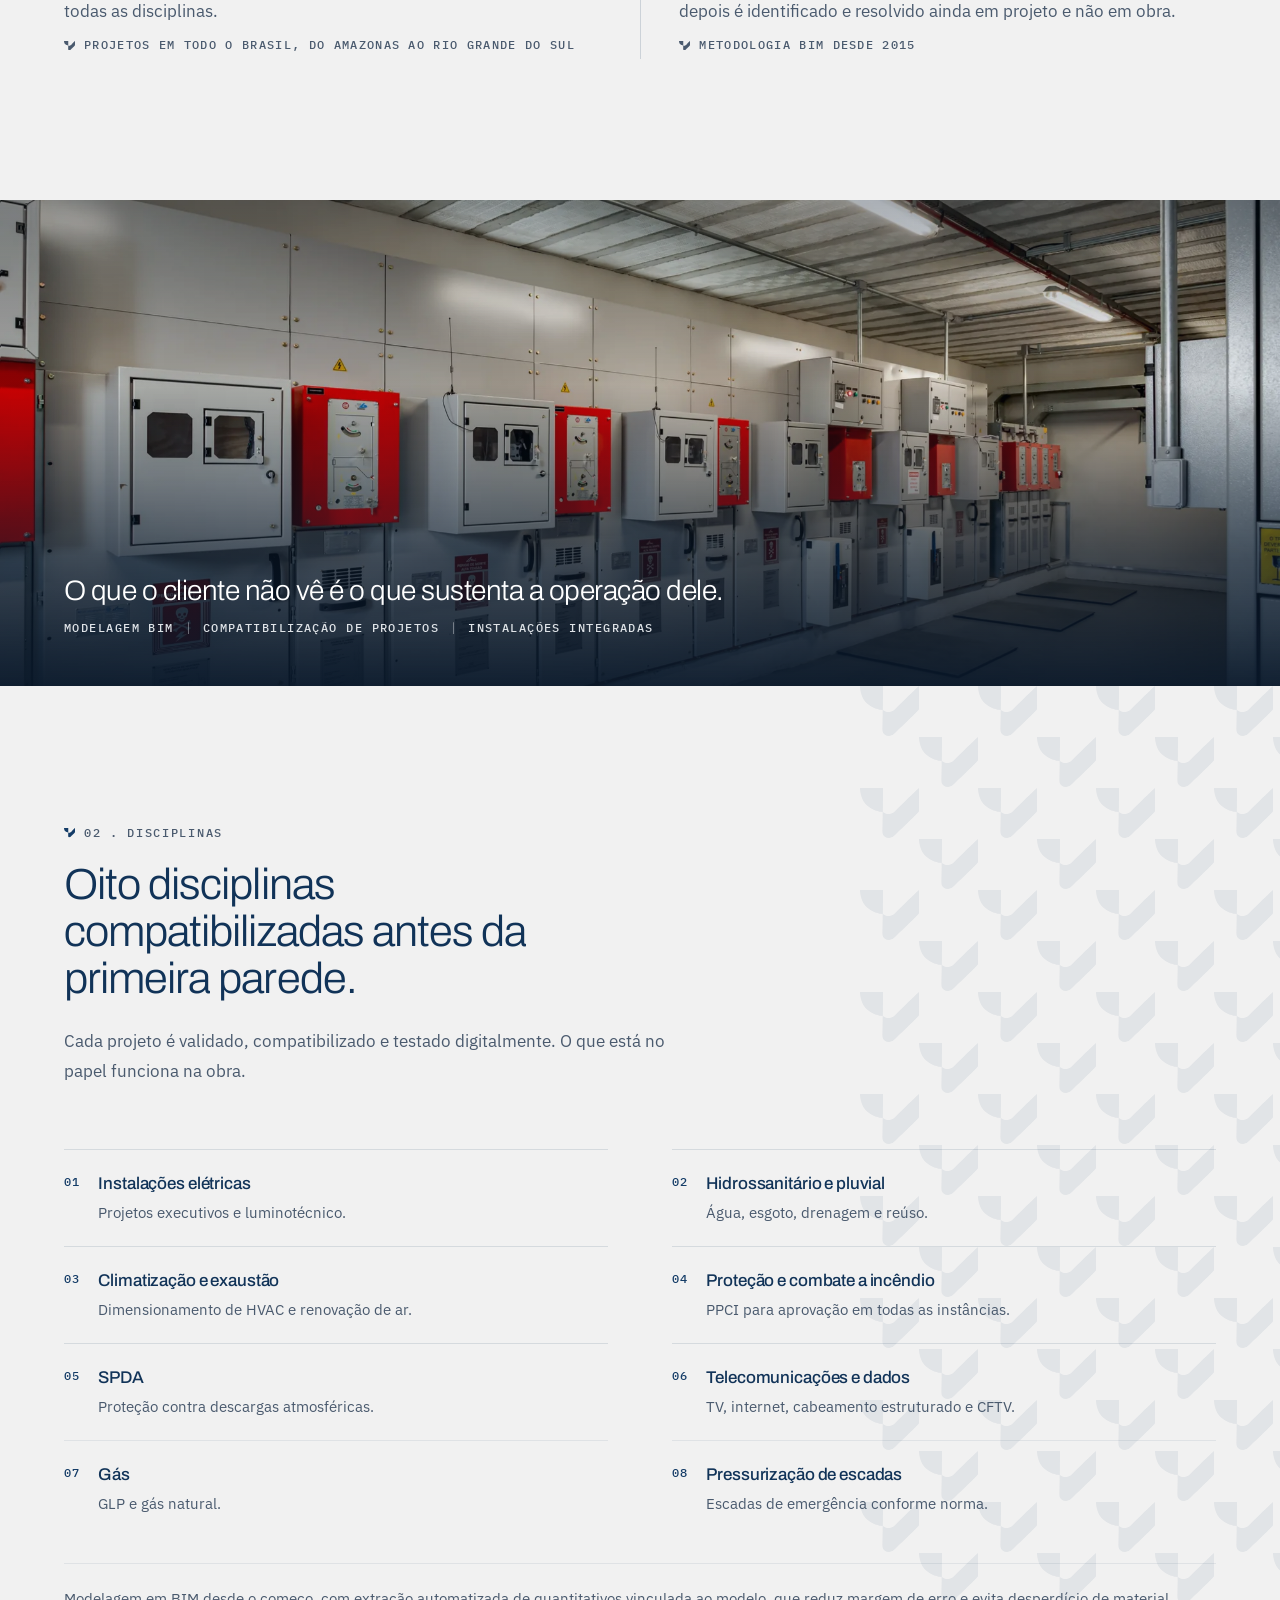
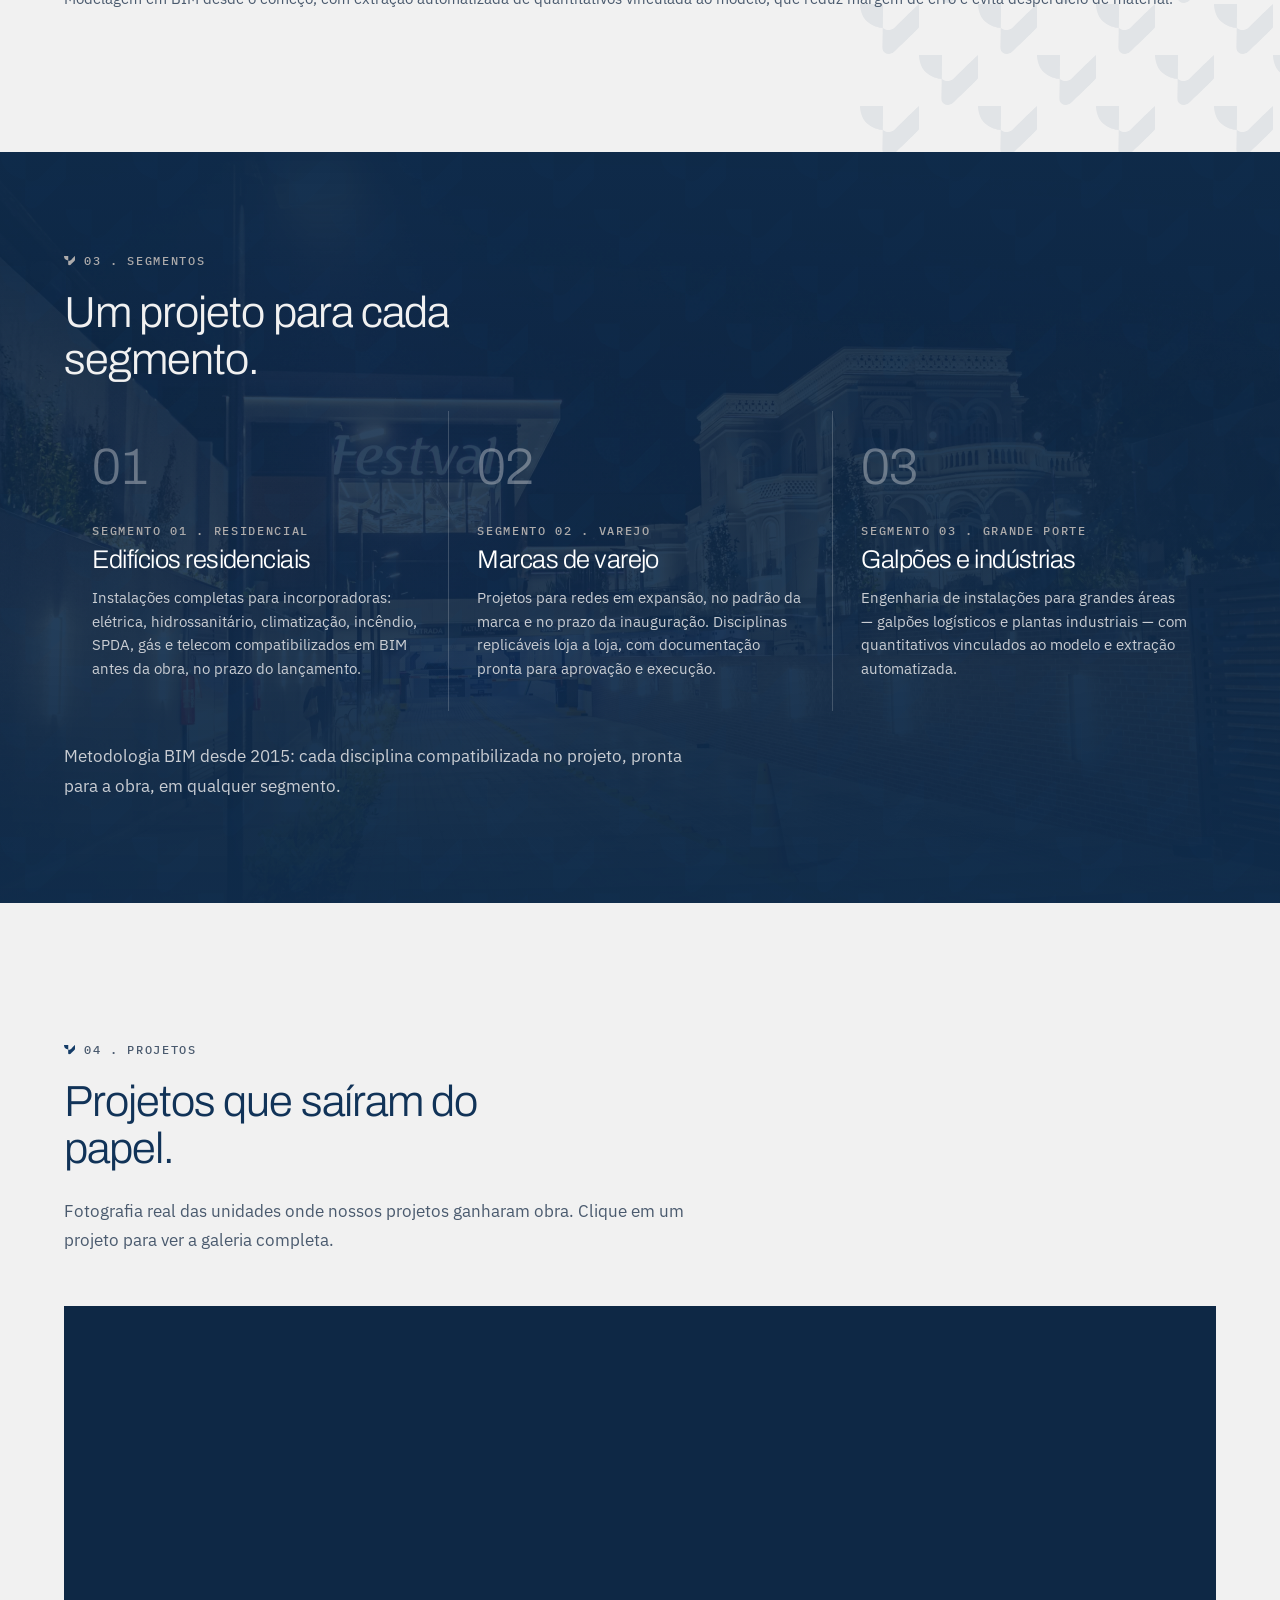
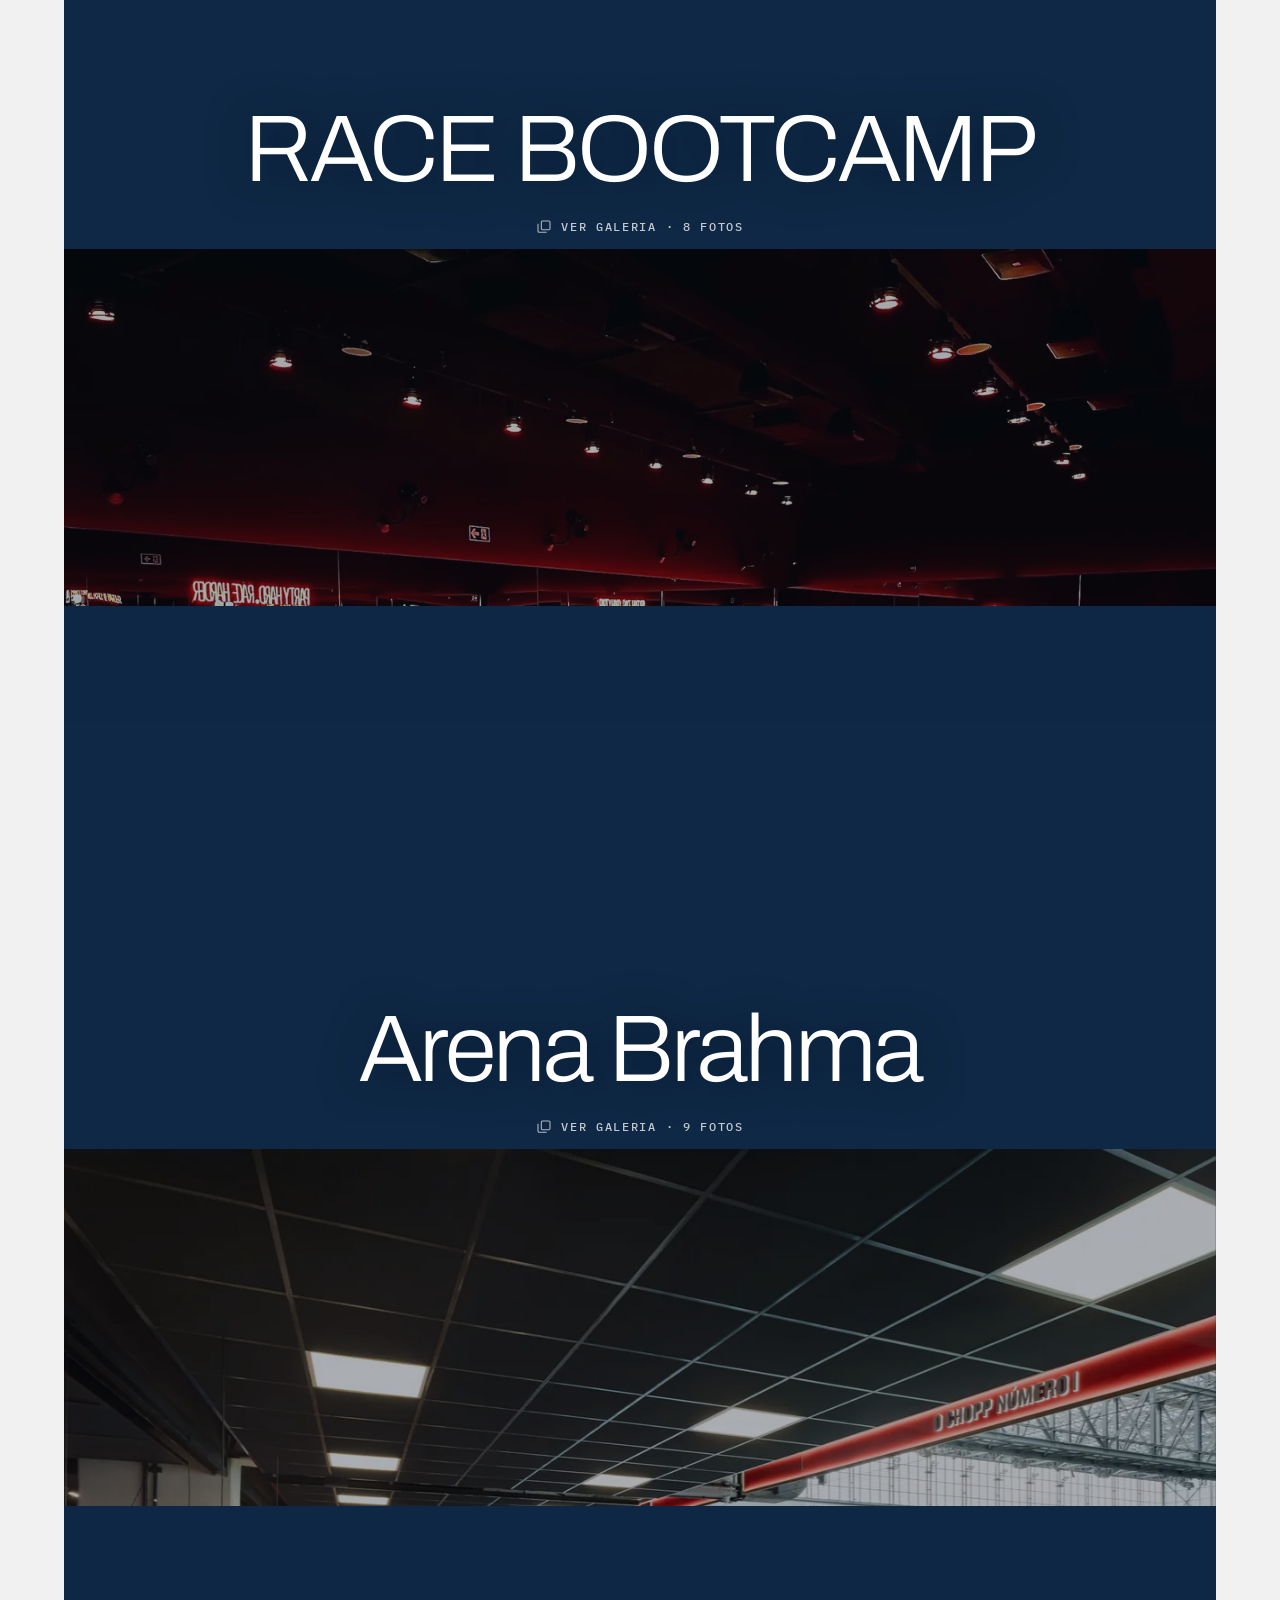
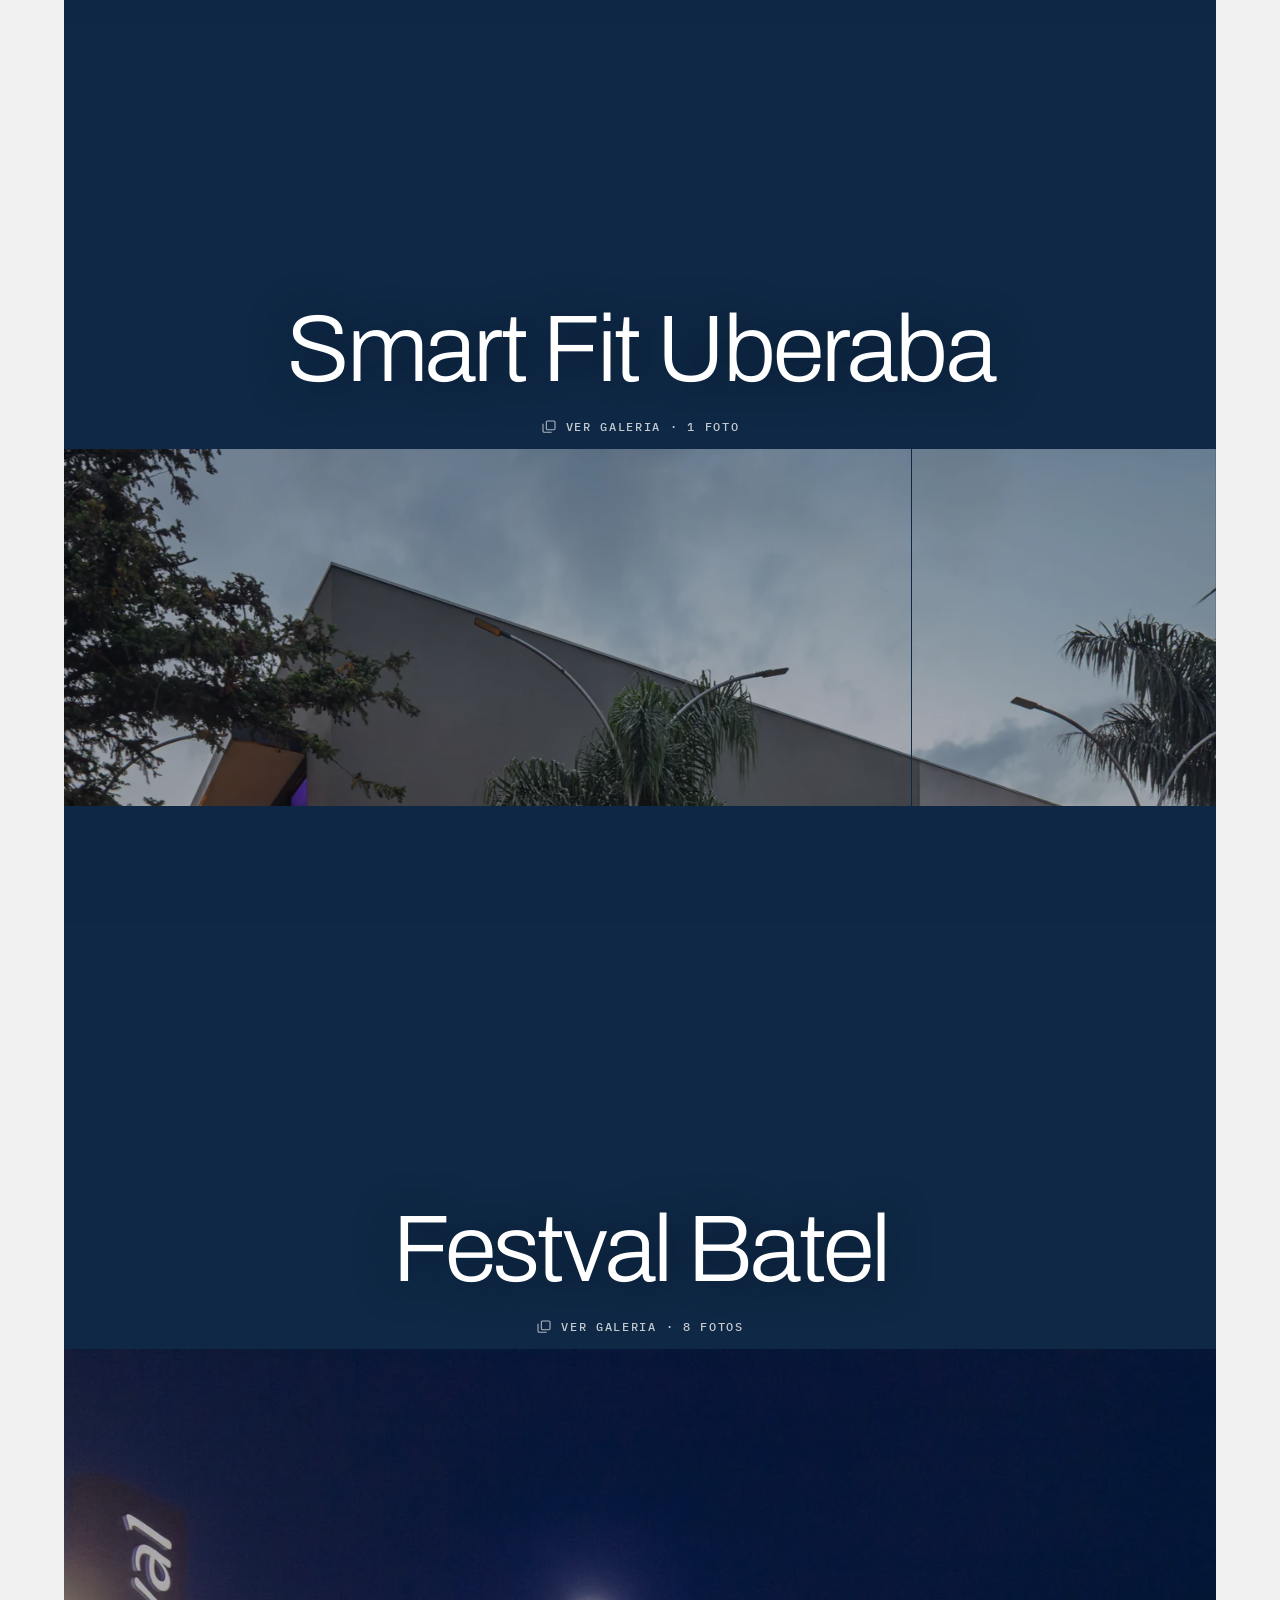
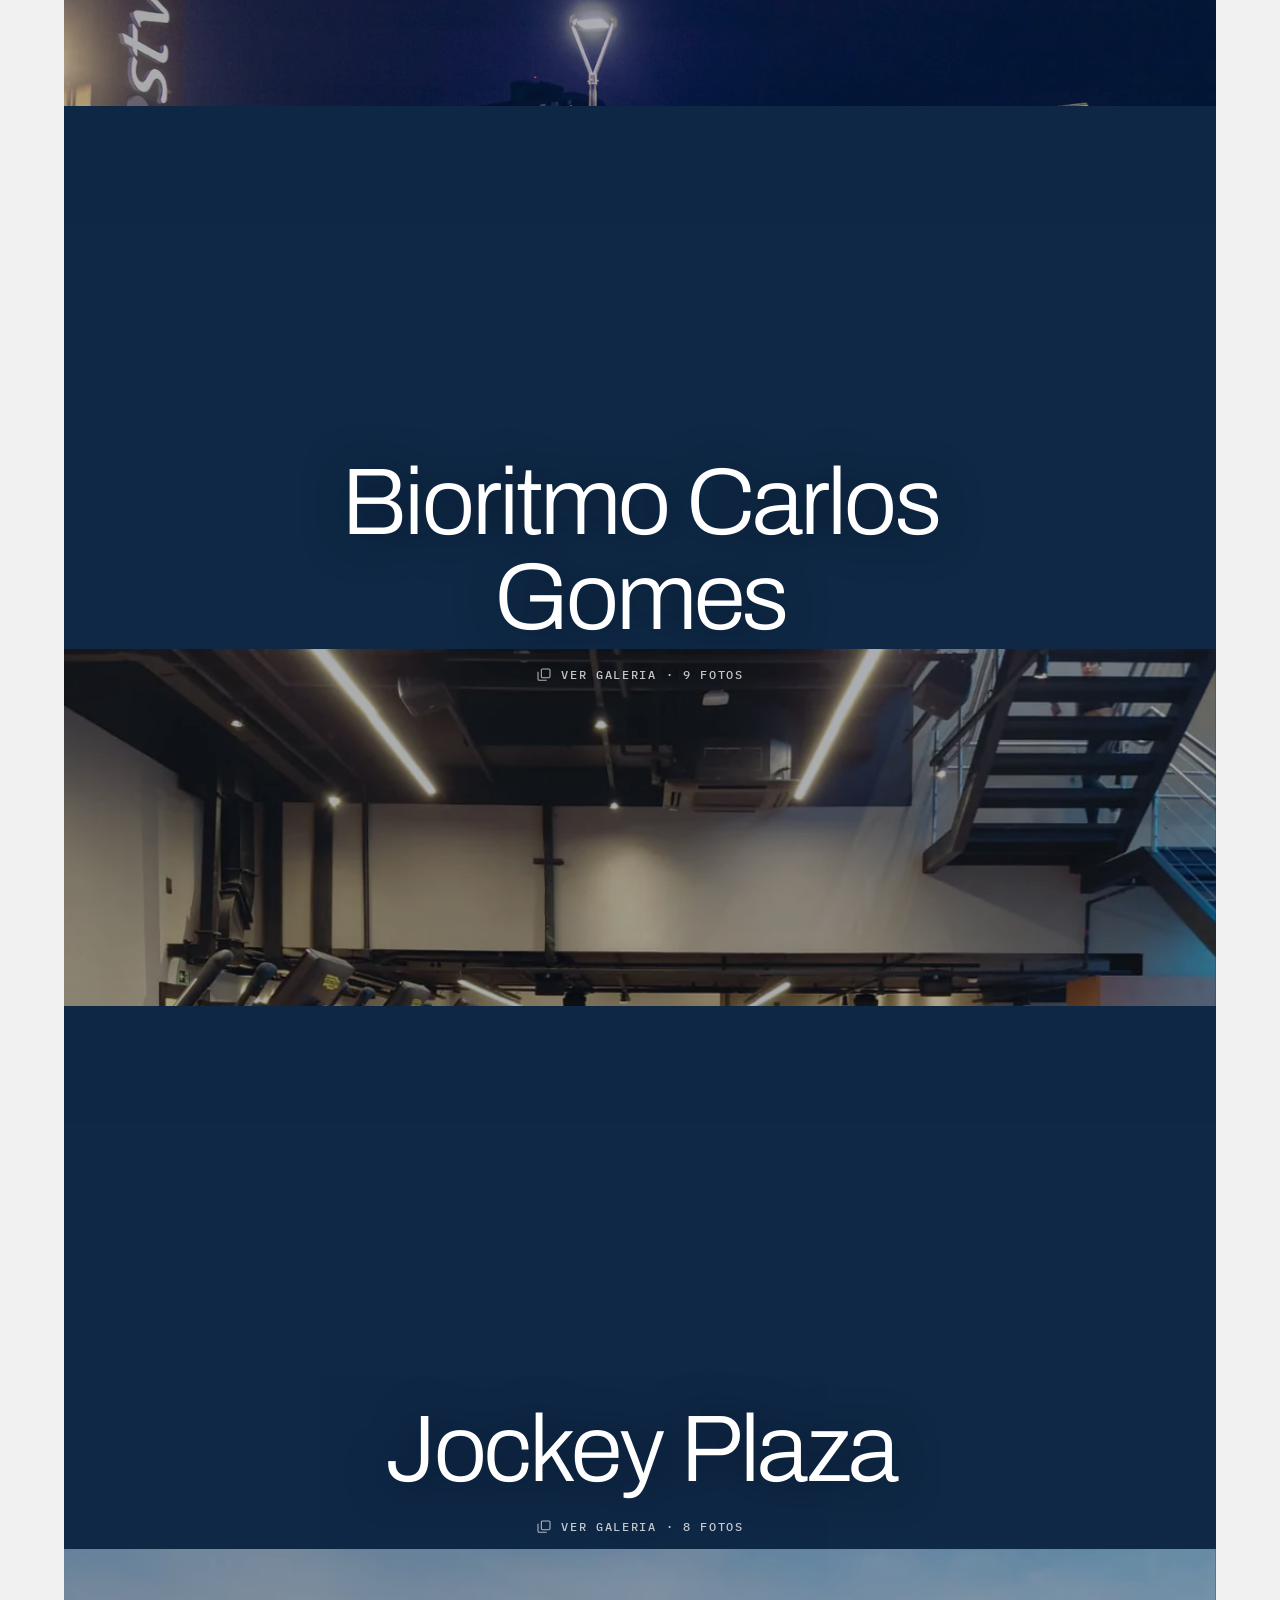
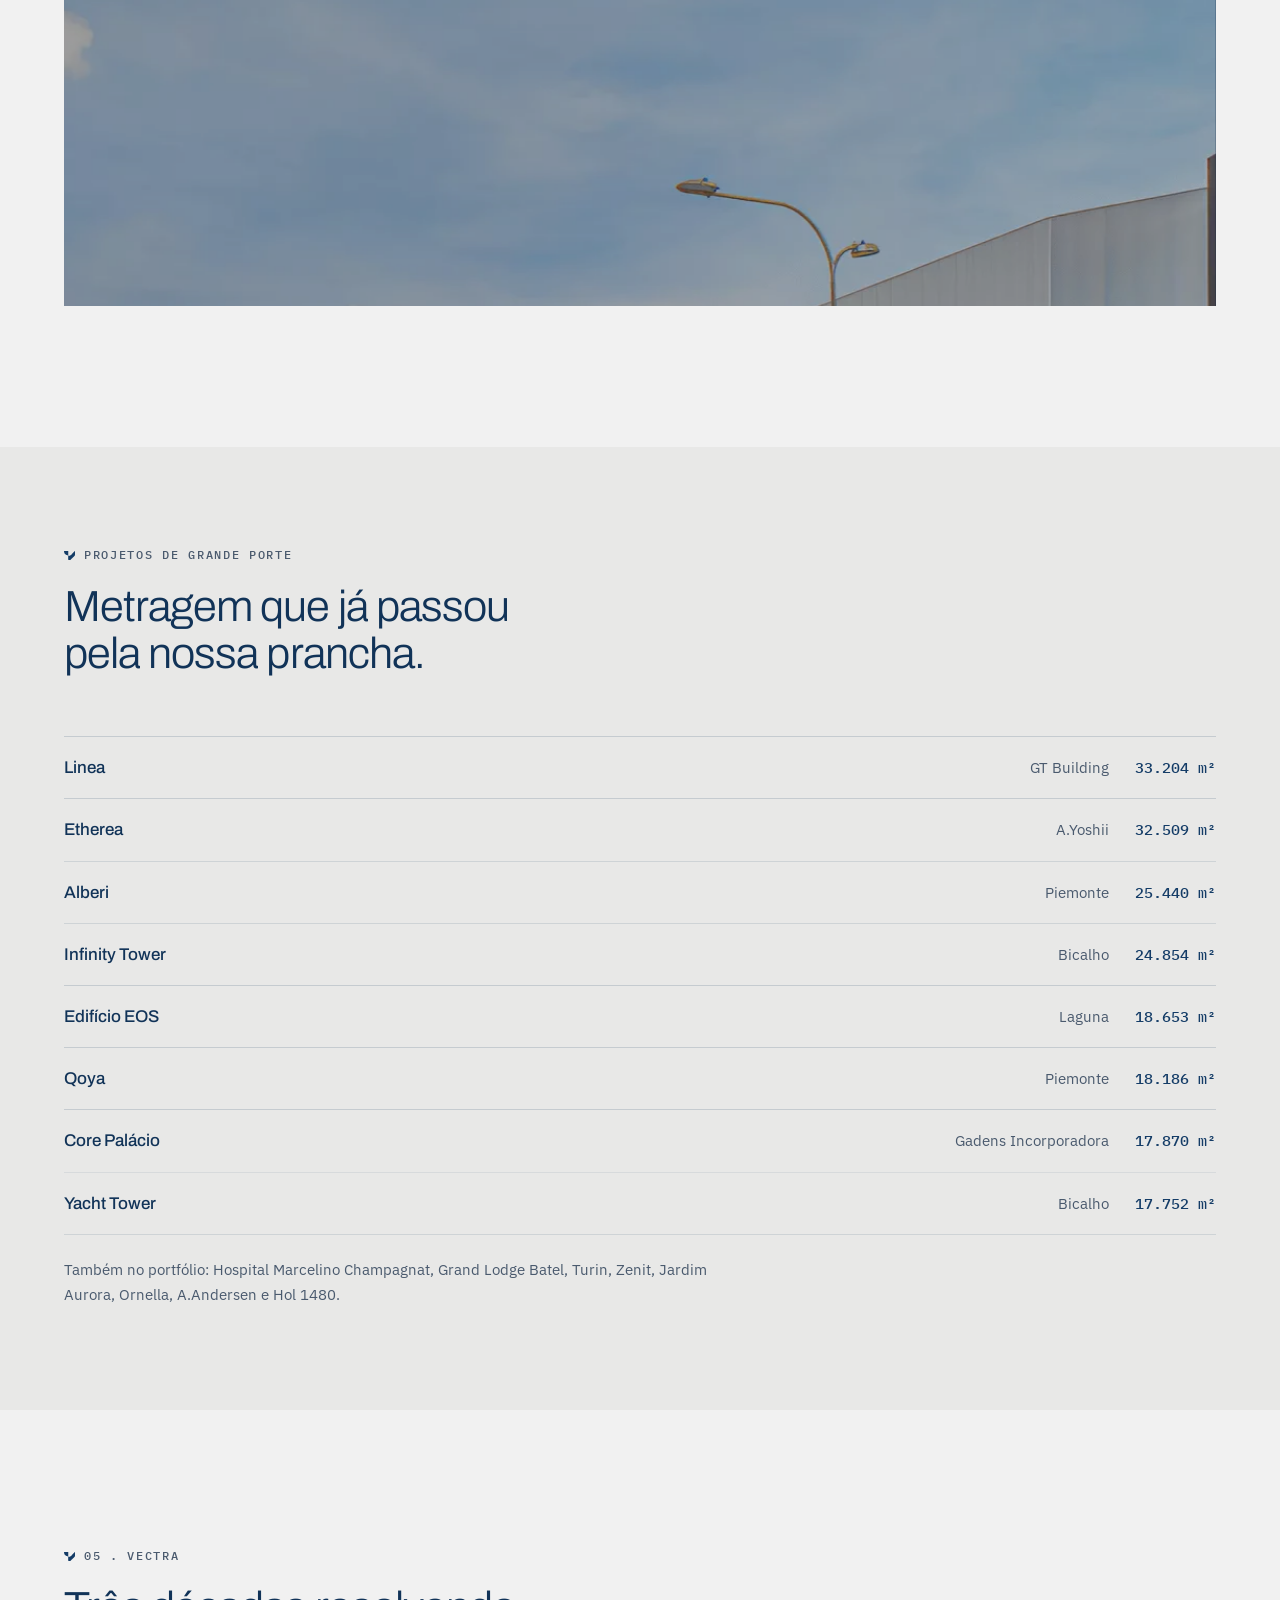
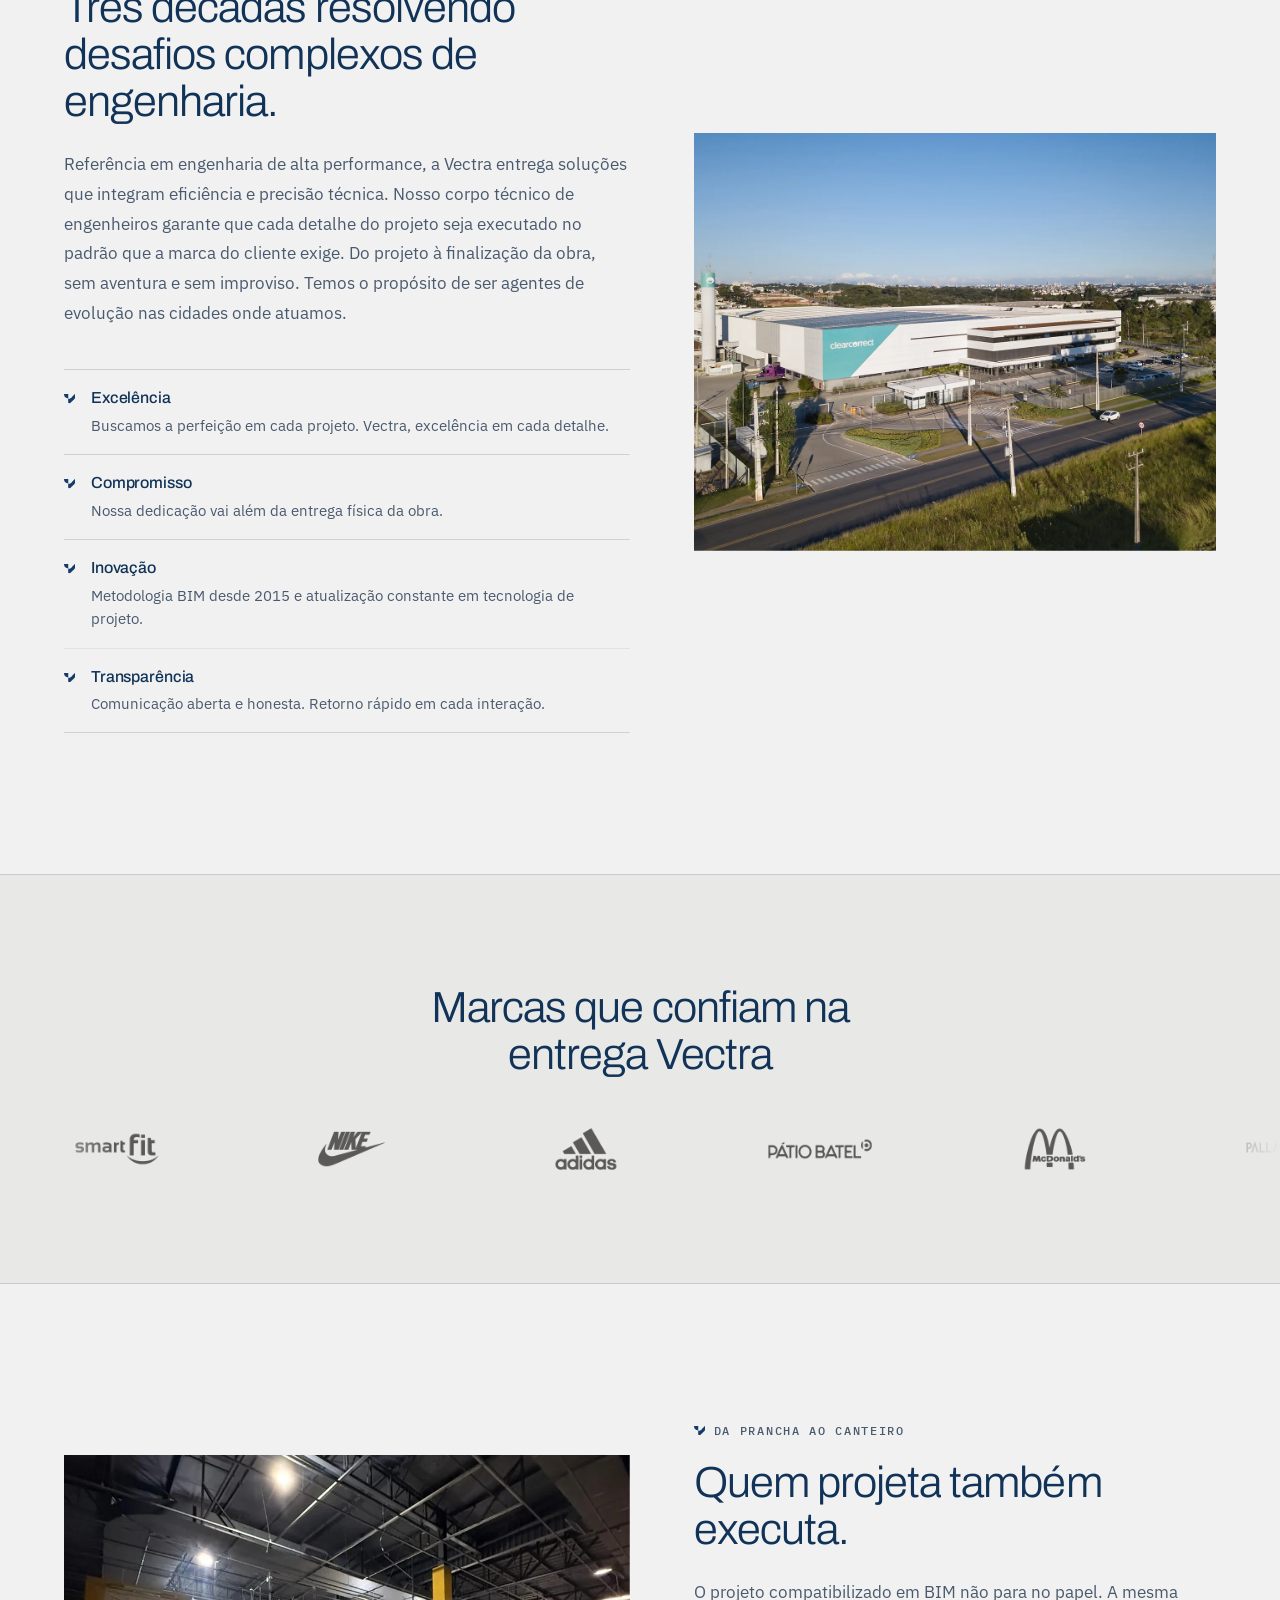
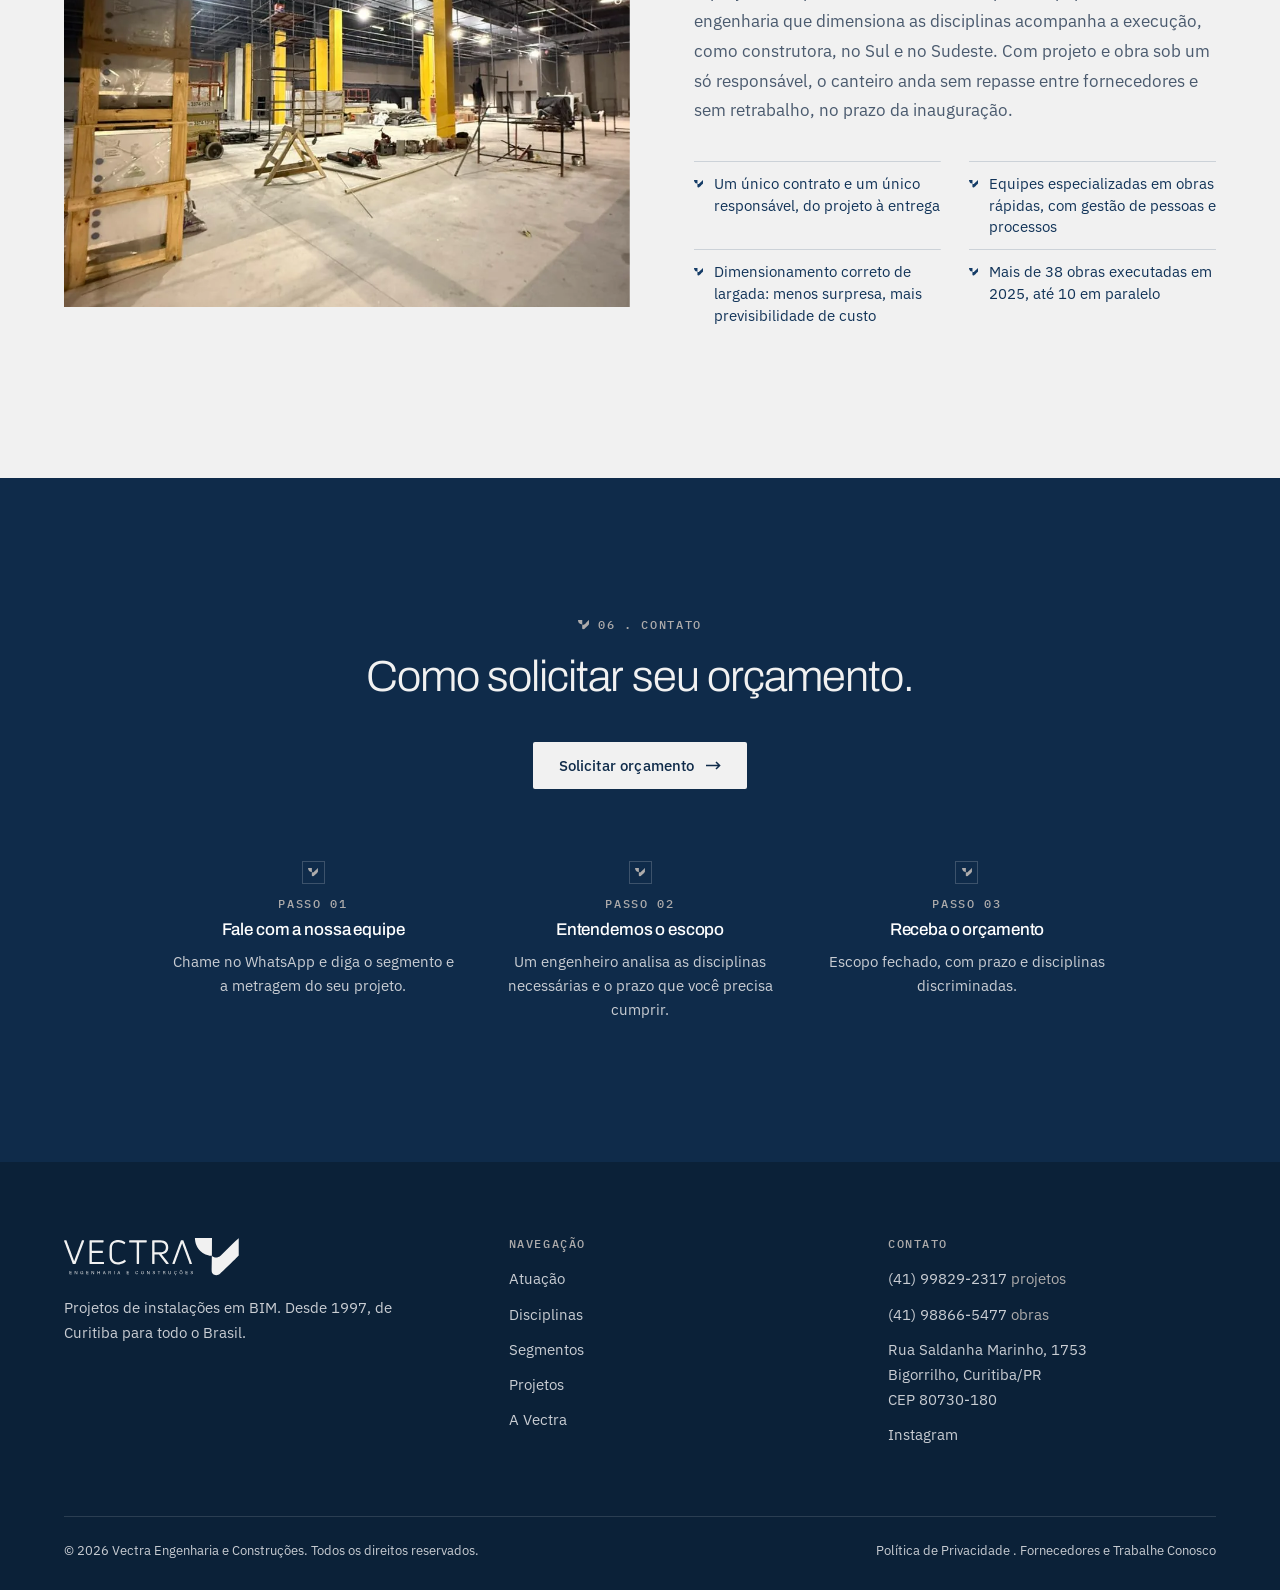
==== commit c54eb7fd: "Smart Uberaba em alta e fundo dos Segmentos (Festval noturno) Resolve os 2 itens que dependiam do Go" ====
--- a/deploy-vercel/index.html
+++ b/deploy-vercel/index.html
@@ -212,7 +212,7 @@
   <section class="jor sec--dark" id="jornada" aria-labelledby="h-jor">
     <!-- profundidade em 3 camadas: foto real + degradê navy + malha da marca -->
     <div class="jor__layers" aria-hidden="true">
-      <img src="assets/img/jornada.webp" alt="" loading="lazy" decoding="async" width="2400" height="1601" data-para="0.07">
+      <img src="assets/img/segmentos-bg.webp" alt="" loading="lazy" decoding="async" width="2400" height="1600" data-para="0.07">
       <span class="jor__veil"></span>
       <span class="jor__mesh"></span>
     </div>
@@ -285,7 +285,7 @@
           data-gallery="assets/img/portfolio/smartfit-uberaba/01.webp"
           data-title="Smart Fit Uberaba" data-seg="Academia . Uberaba/MG"
           aria-label="Abrir galeria de 1 foto: Smart Fit Uberaba">
-          <span class="pfx__media"><img src="assets/img/portfolio/smartfit-uberaba/01.webp" alt="Academia Smart Fit Uberaba, Uberaba/MG" loading="lazy" decoding="async" width="1080" height="607" data-para="0.6"></span>
+          <span class="pfx__media"><img src="assets/img/portfolio/smartfit-uberaba/01.webp" alt="Academia Smart Fit Uberaba, Uberaba/MG" loading="lazy" decoding="async" width="1920" height="1080" data-para="0.6"></span>
           <span class="pfx__veil" aria-hidden="true"></span>
                     <span class="pfx__cap">
             <span class="pfx__t">Smart Fit Uberaba</span>
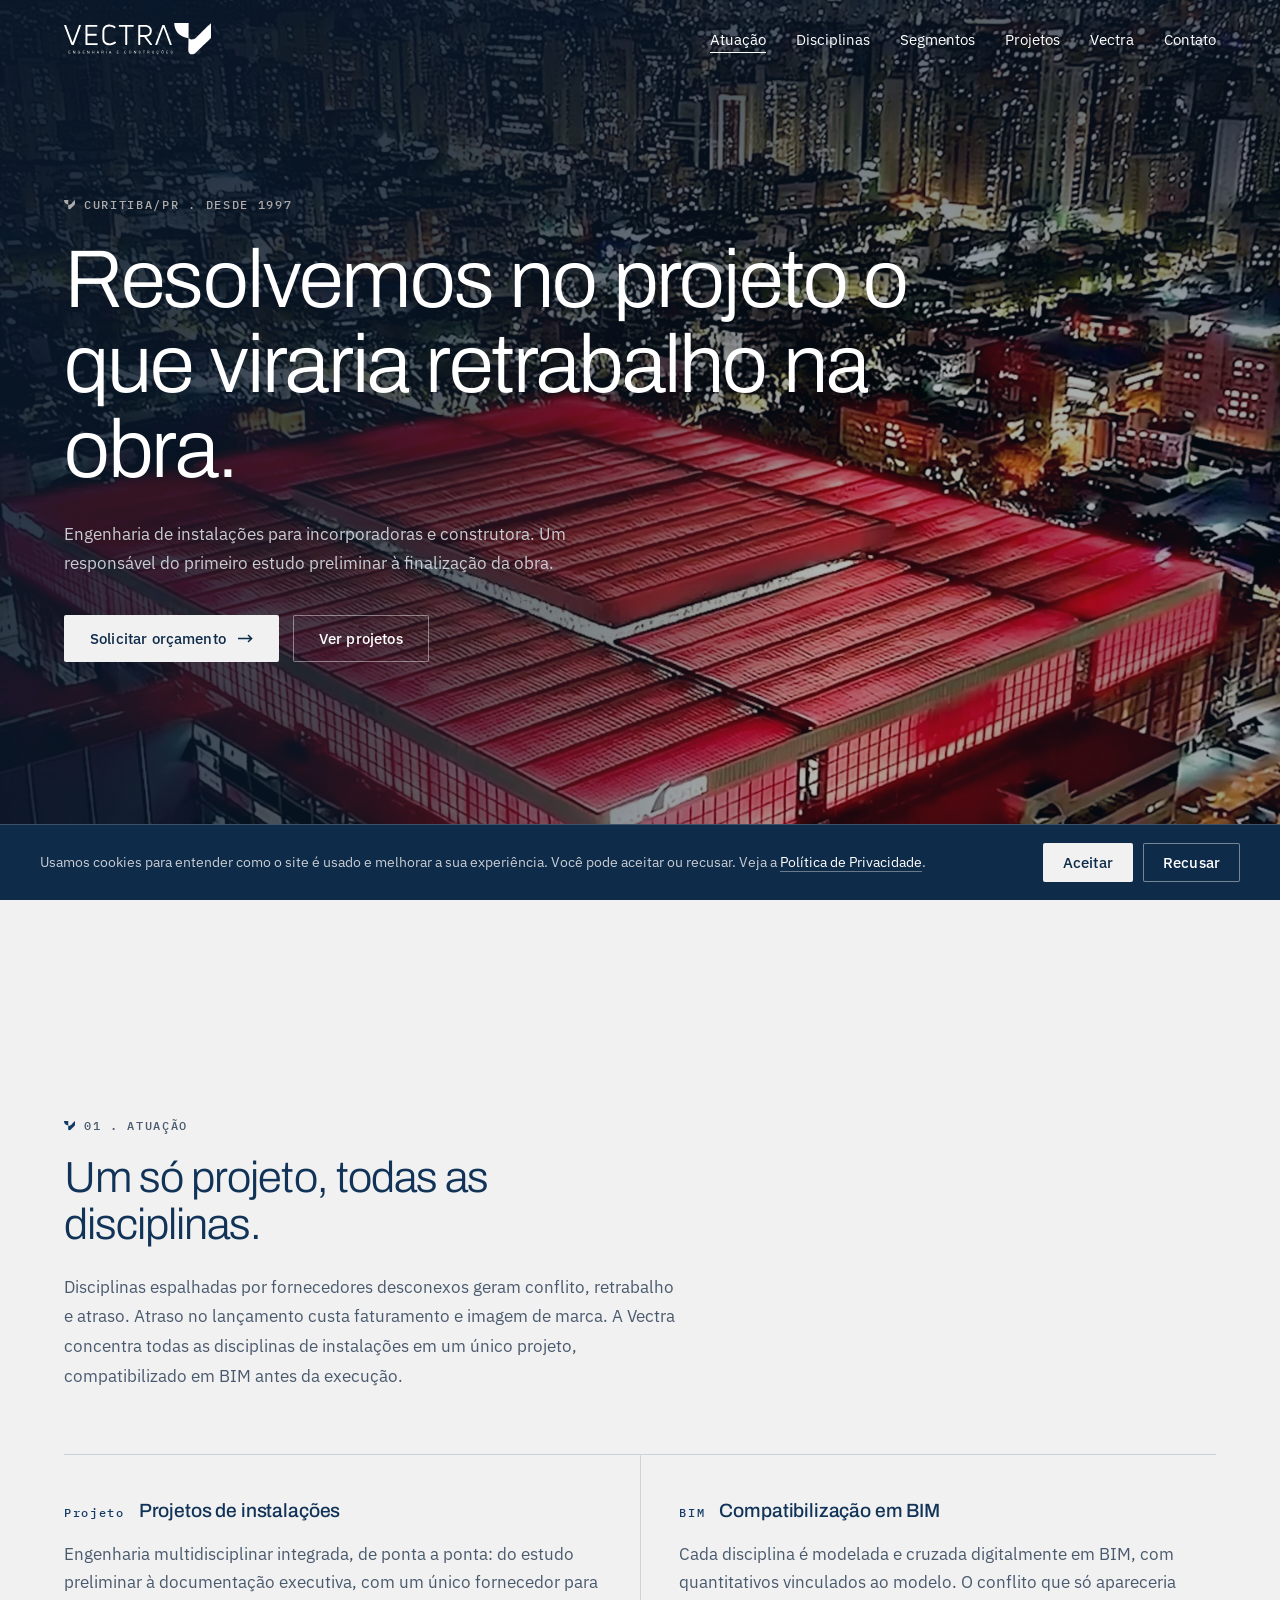
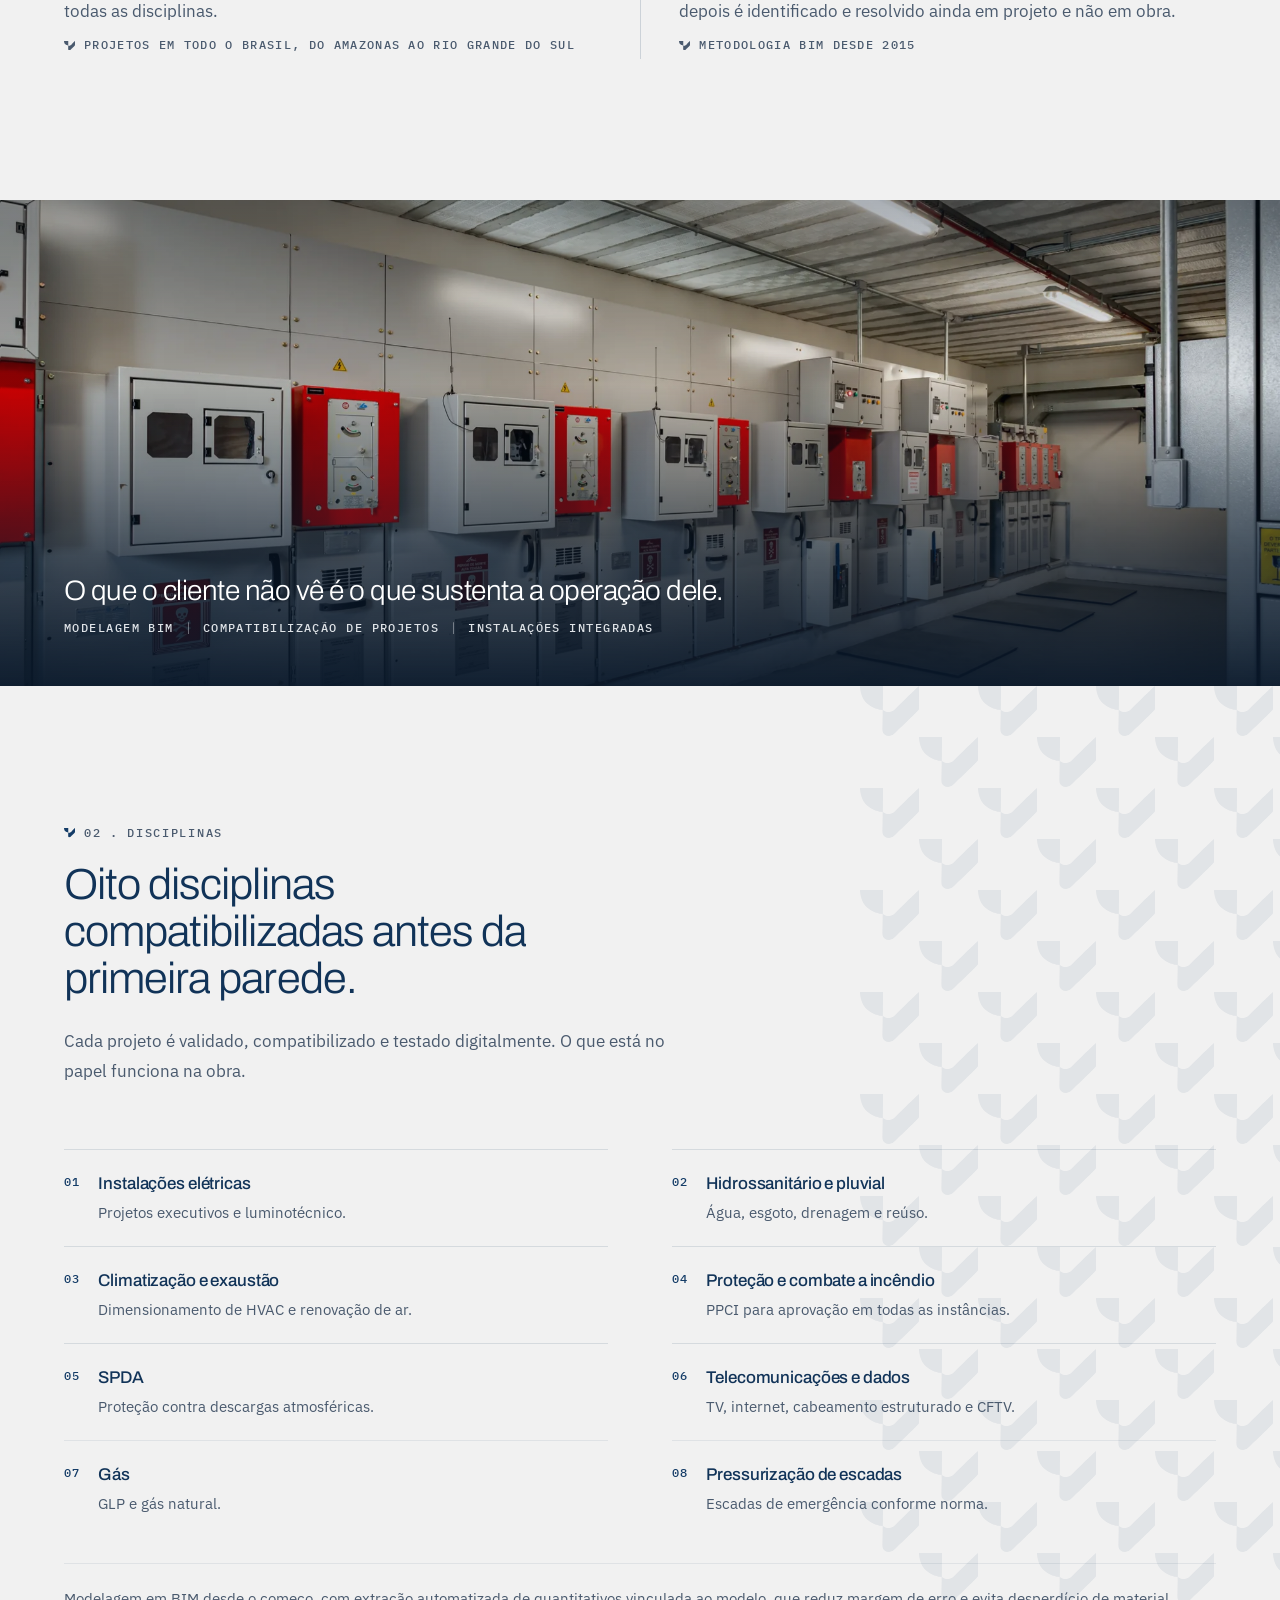
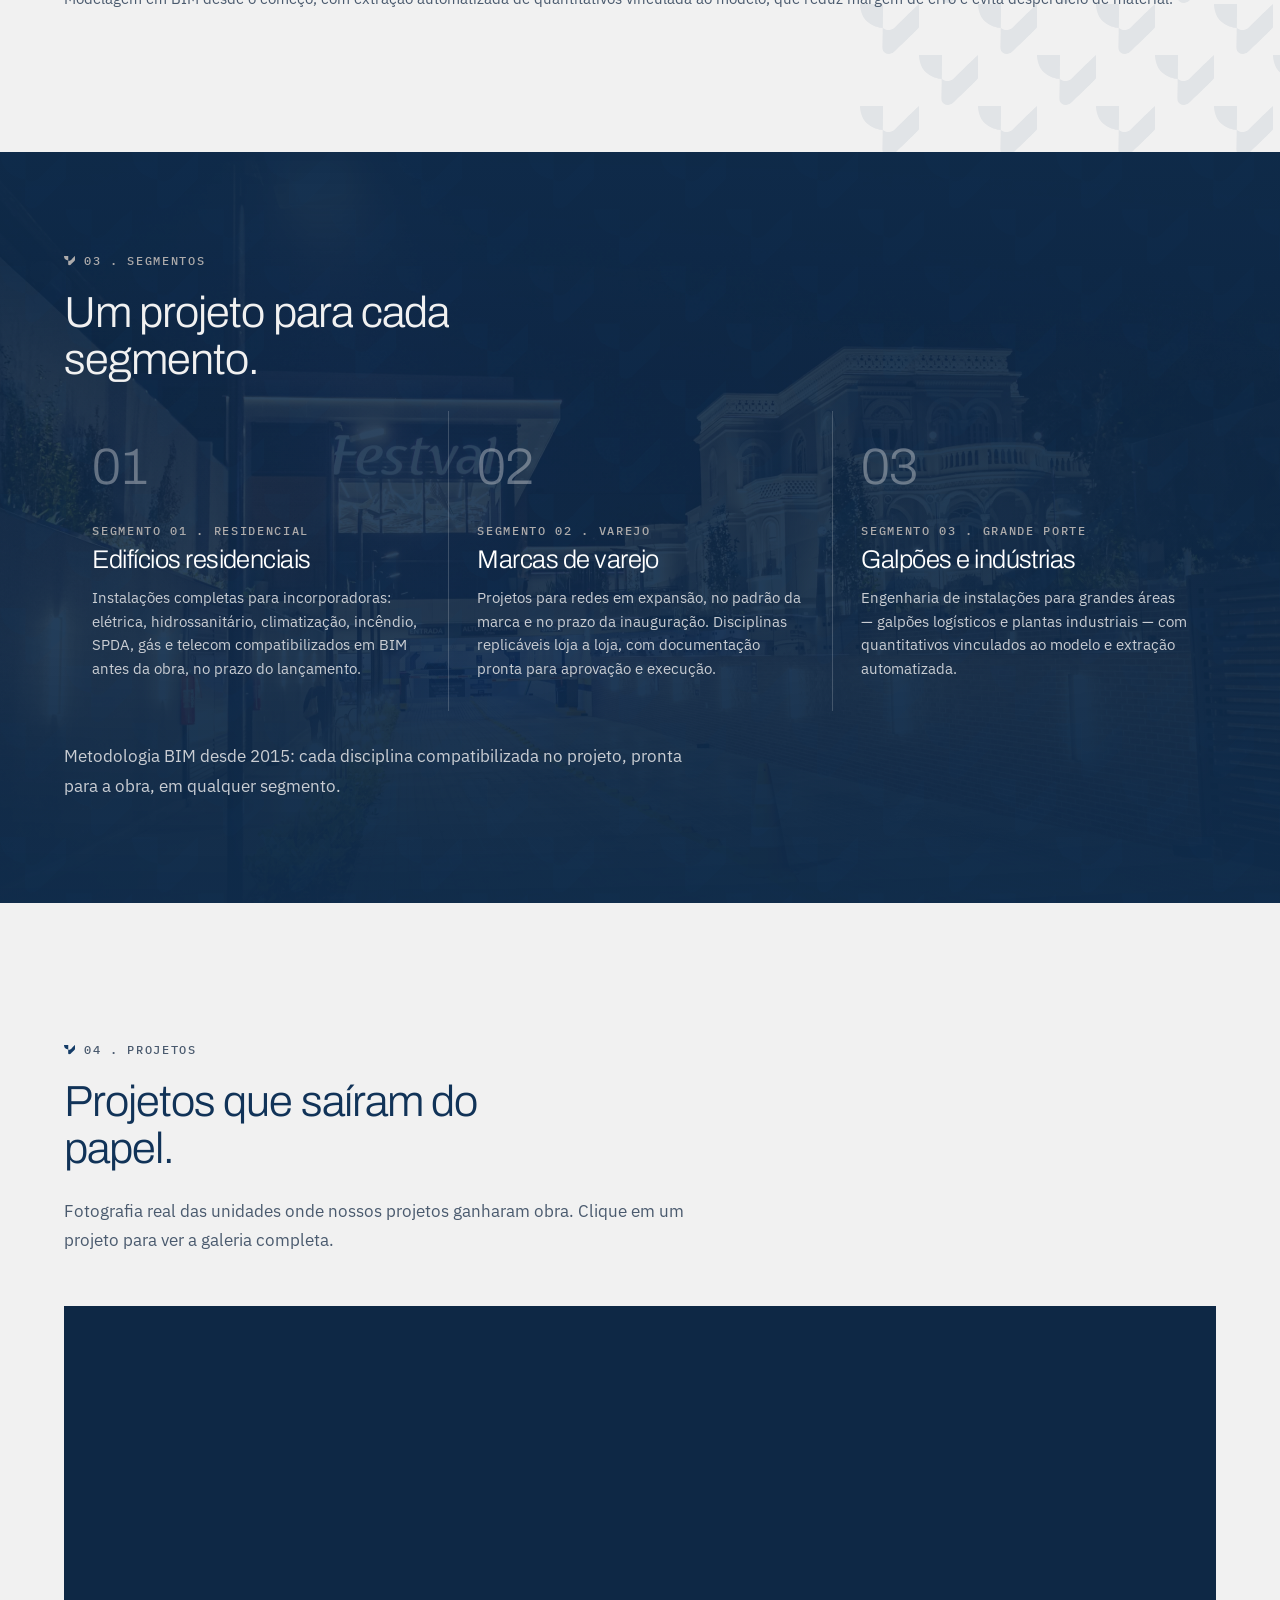
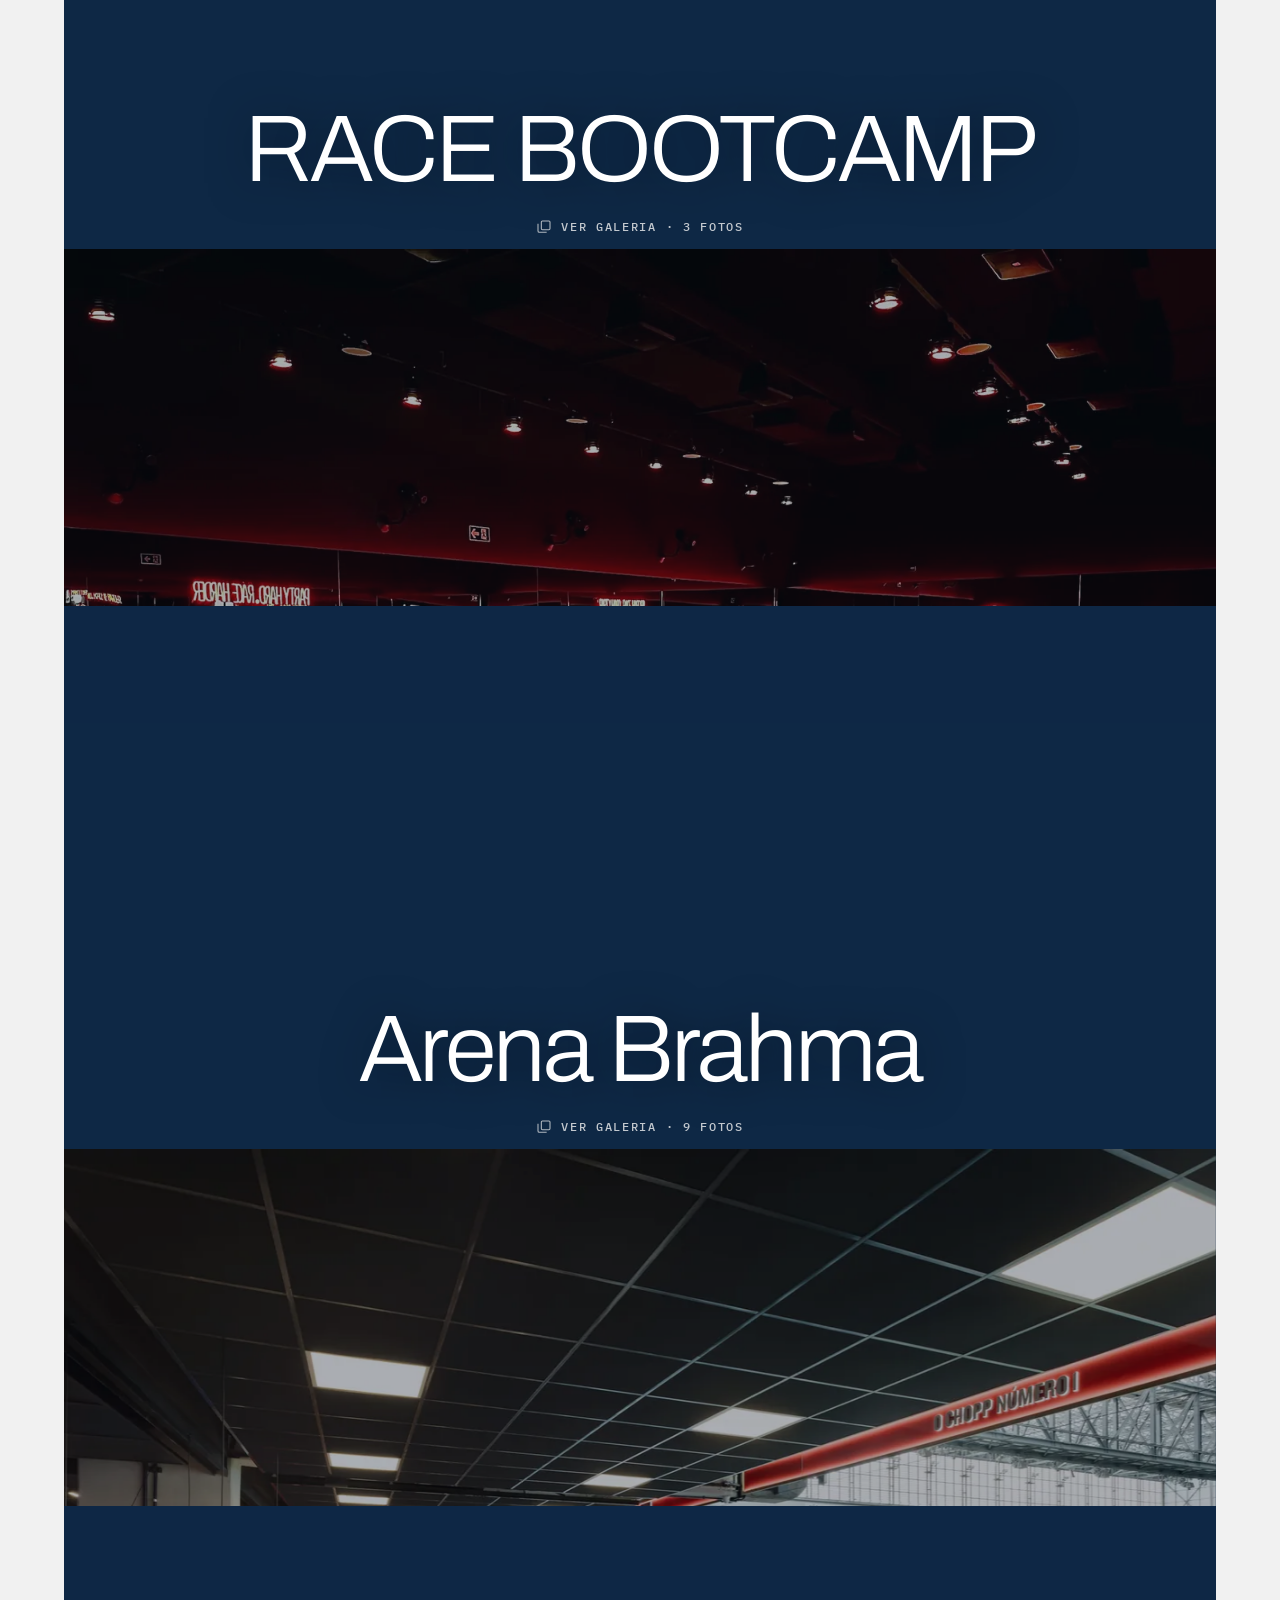
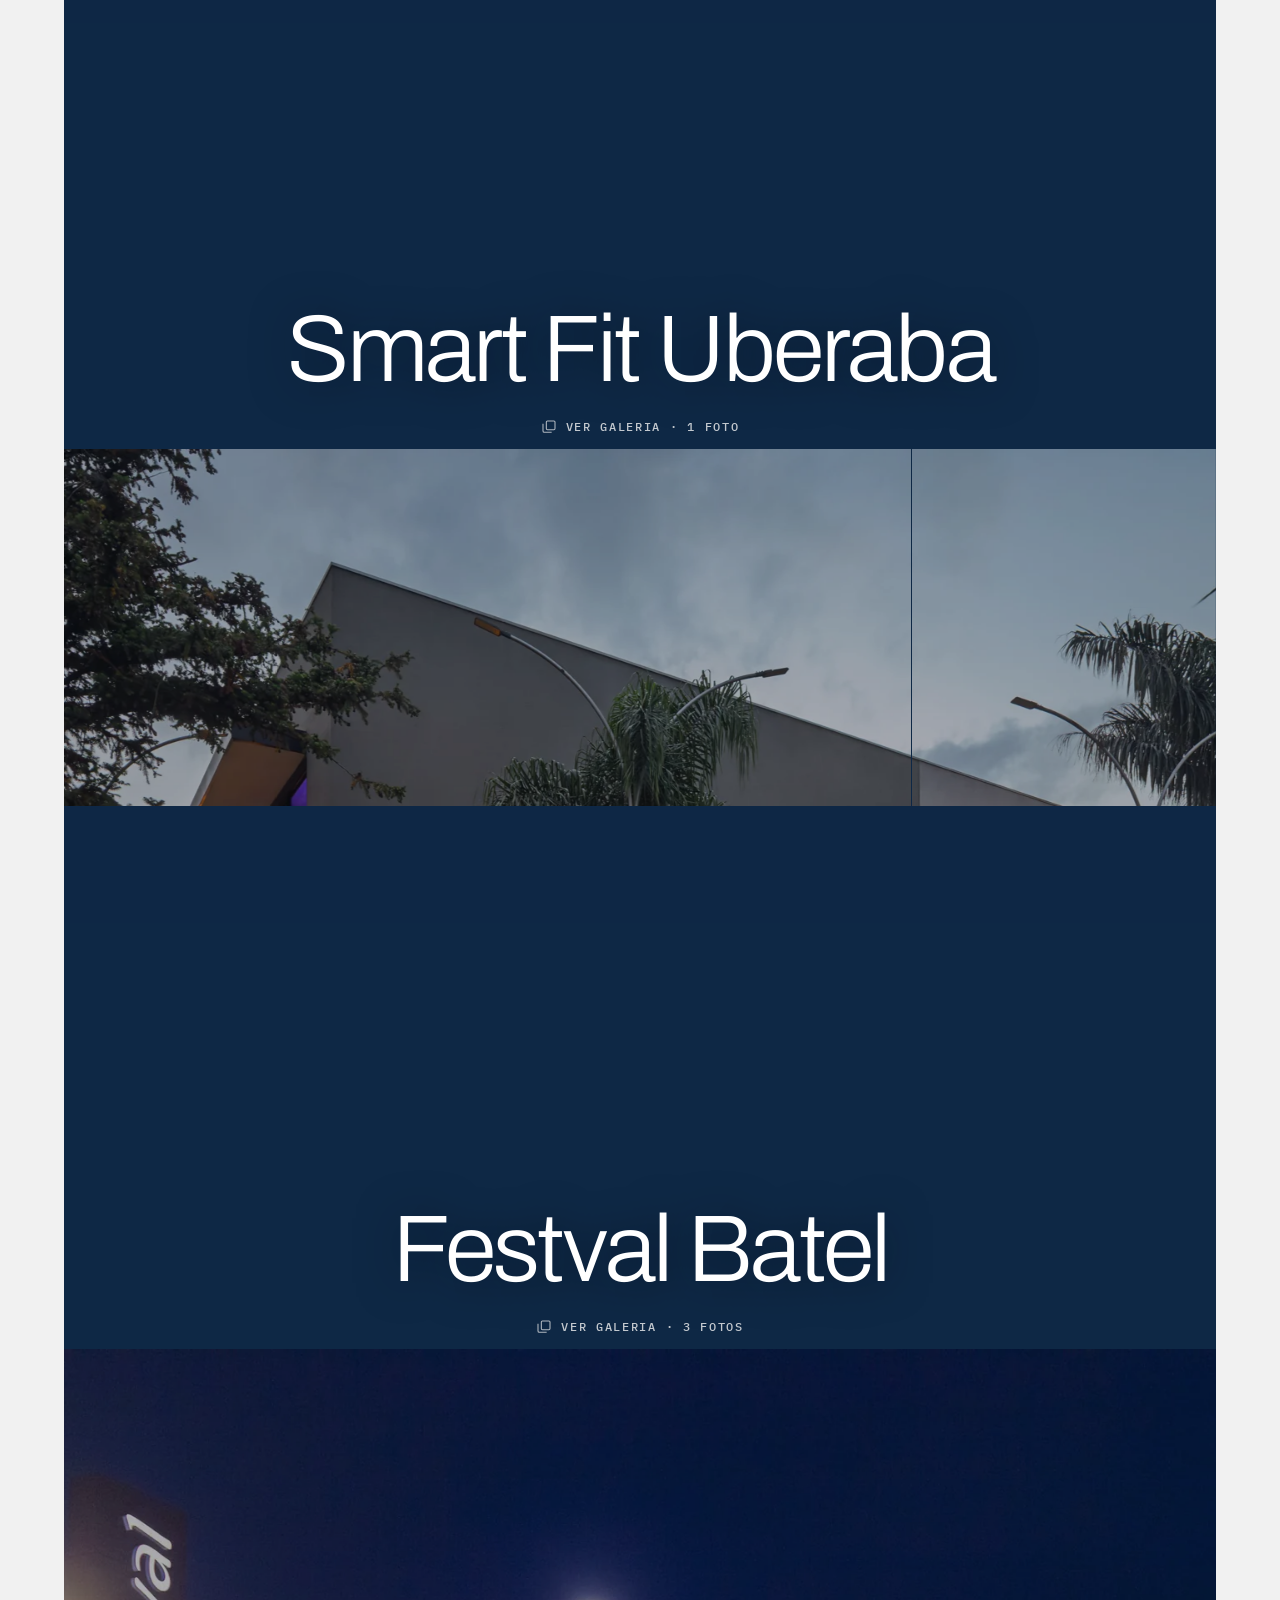
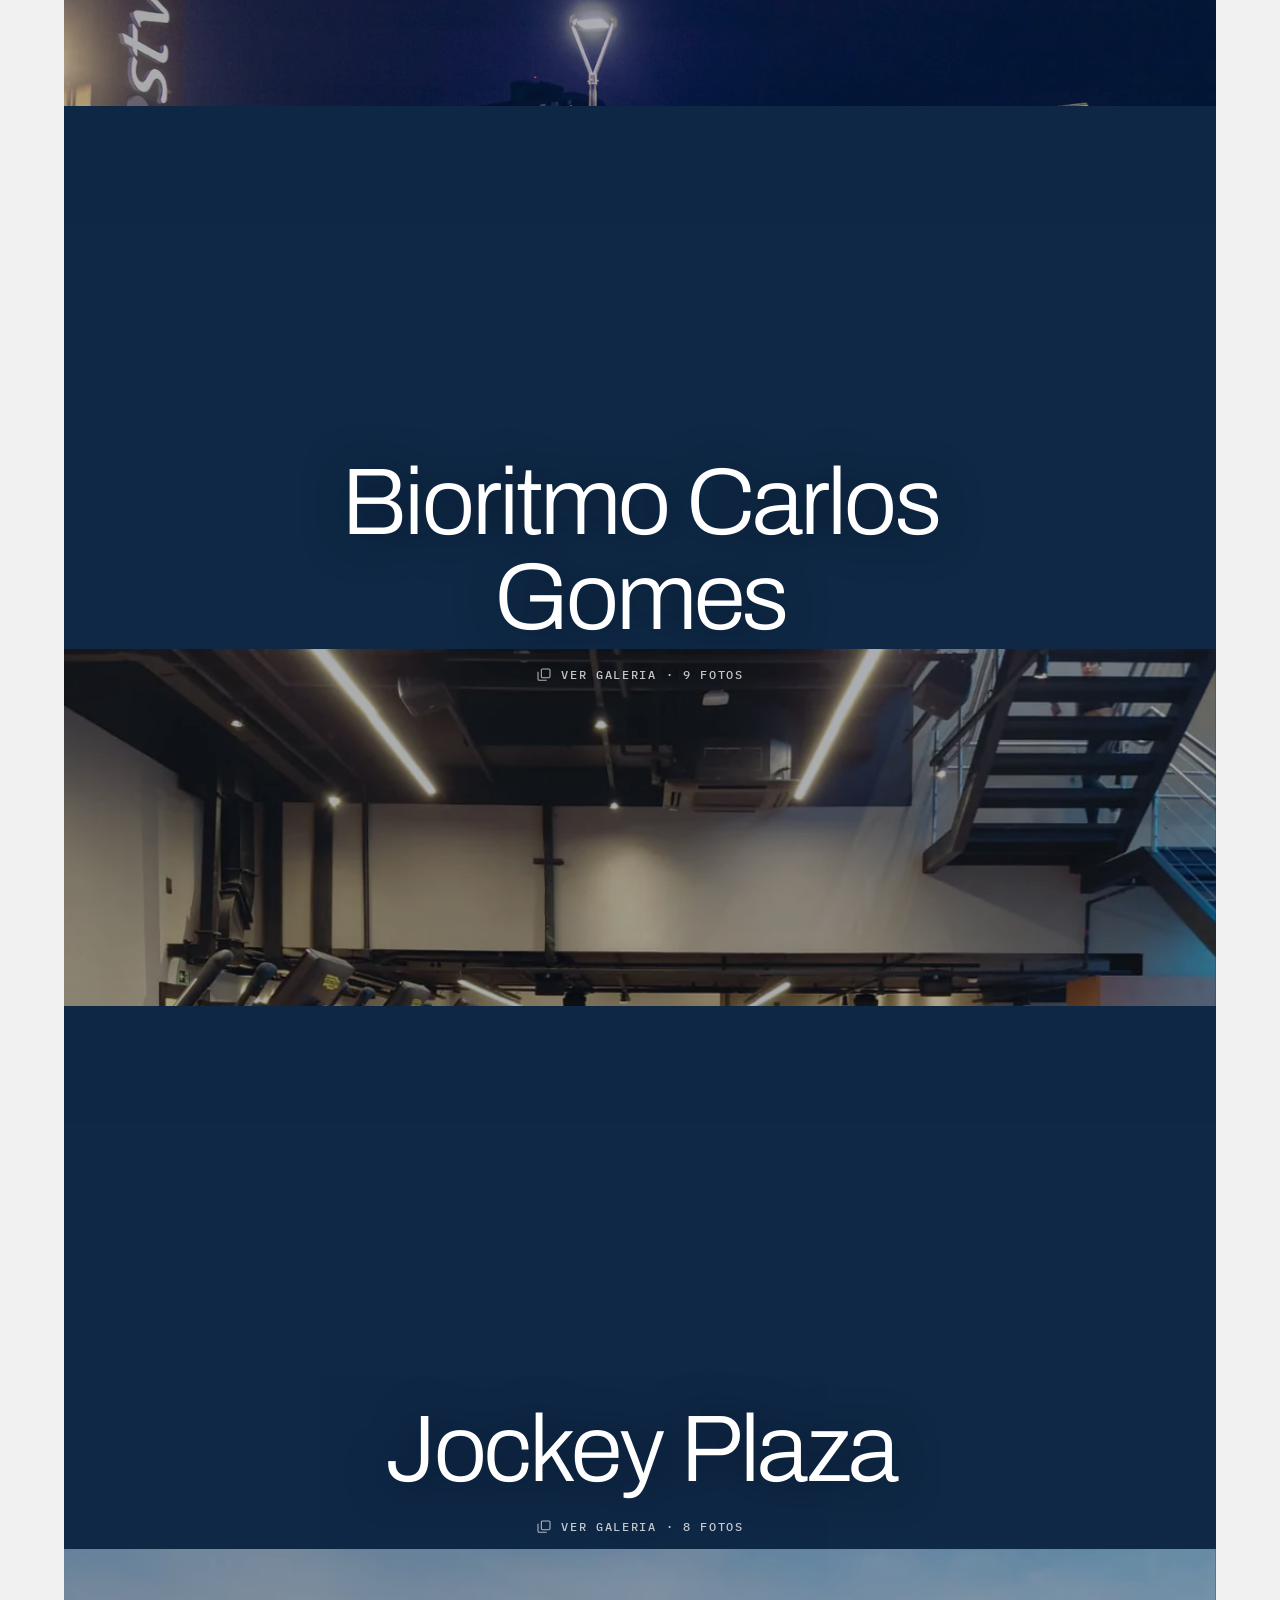
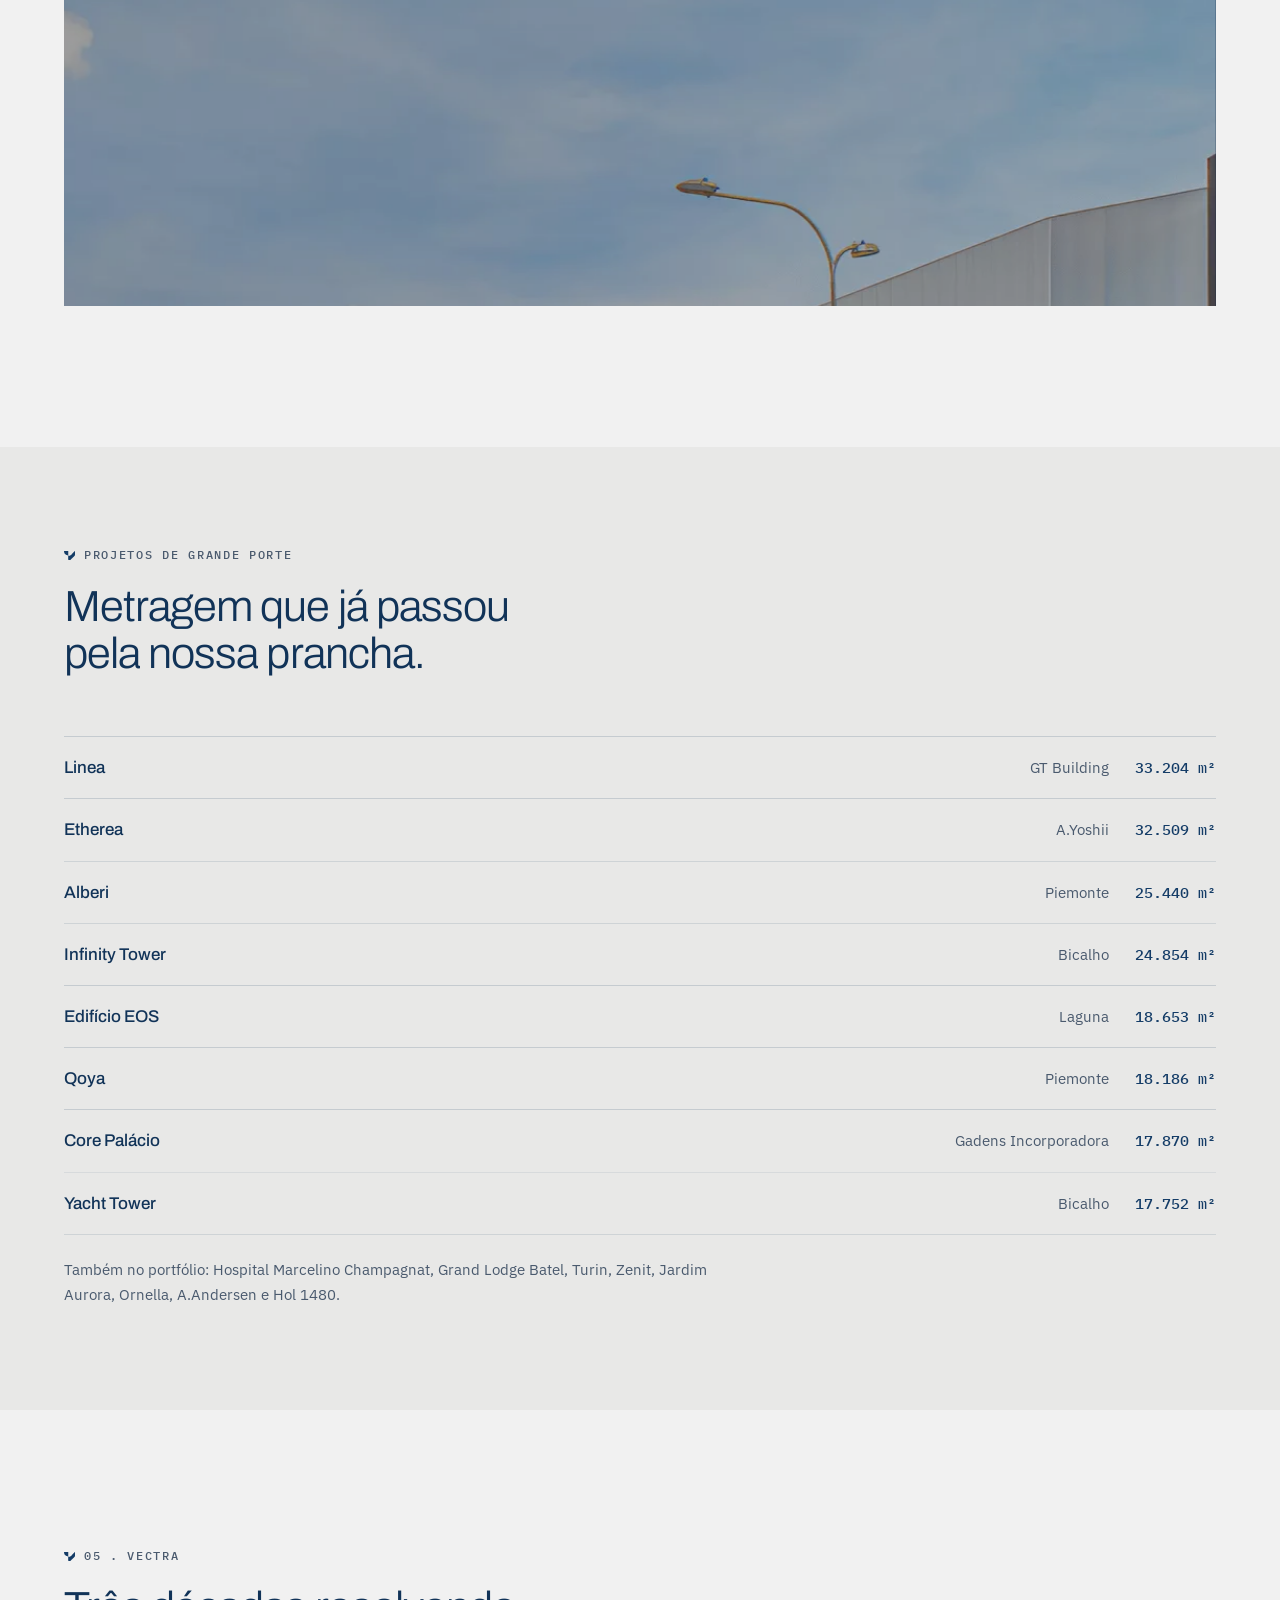
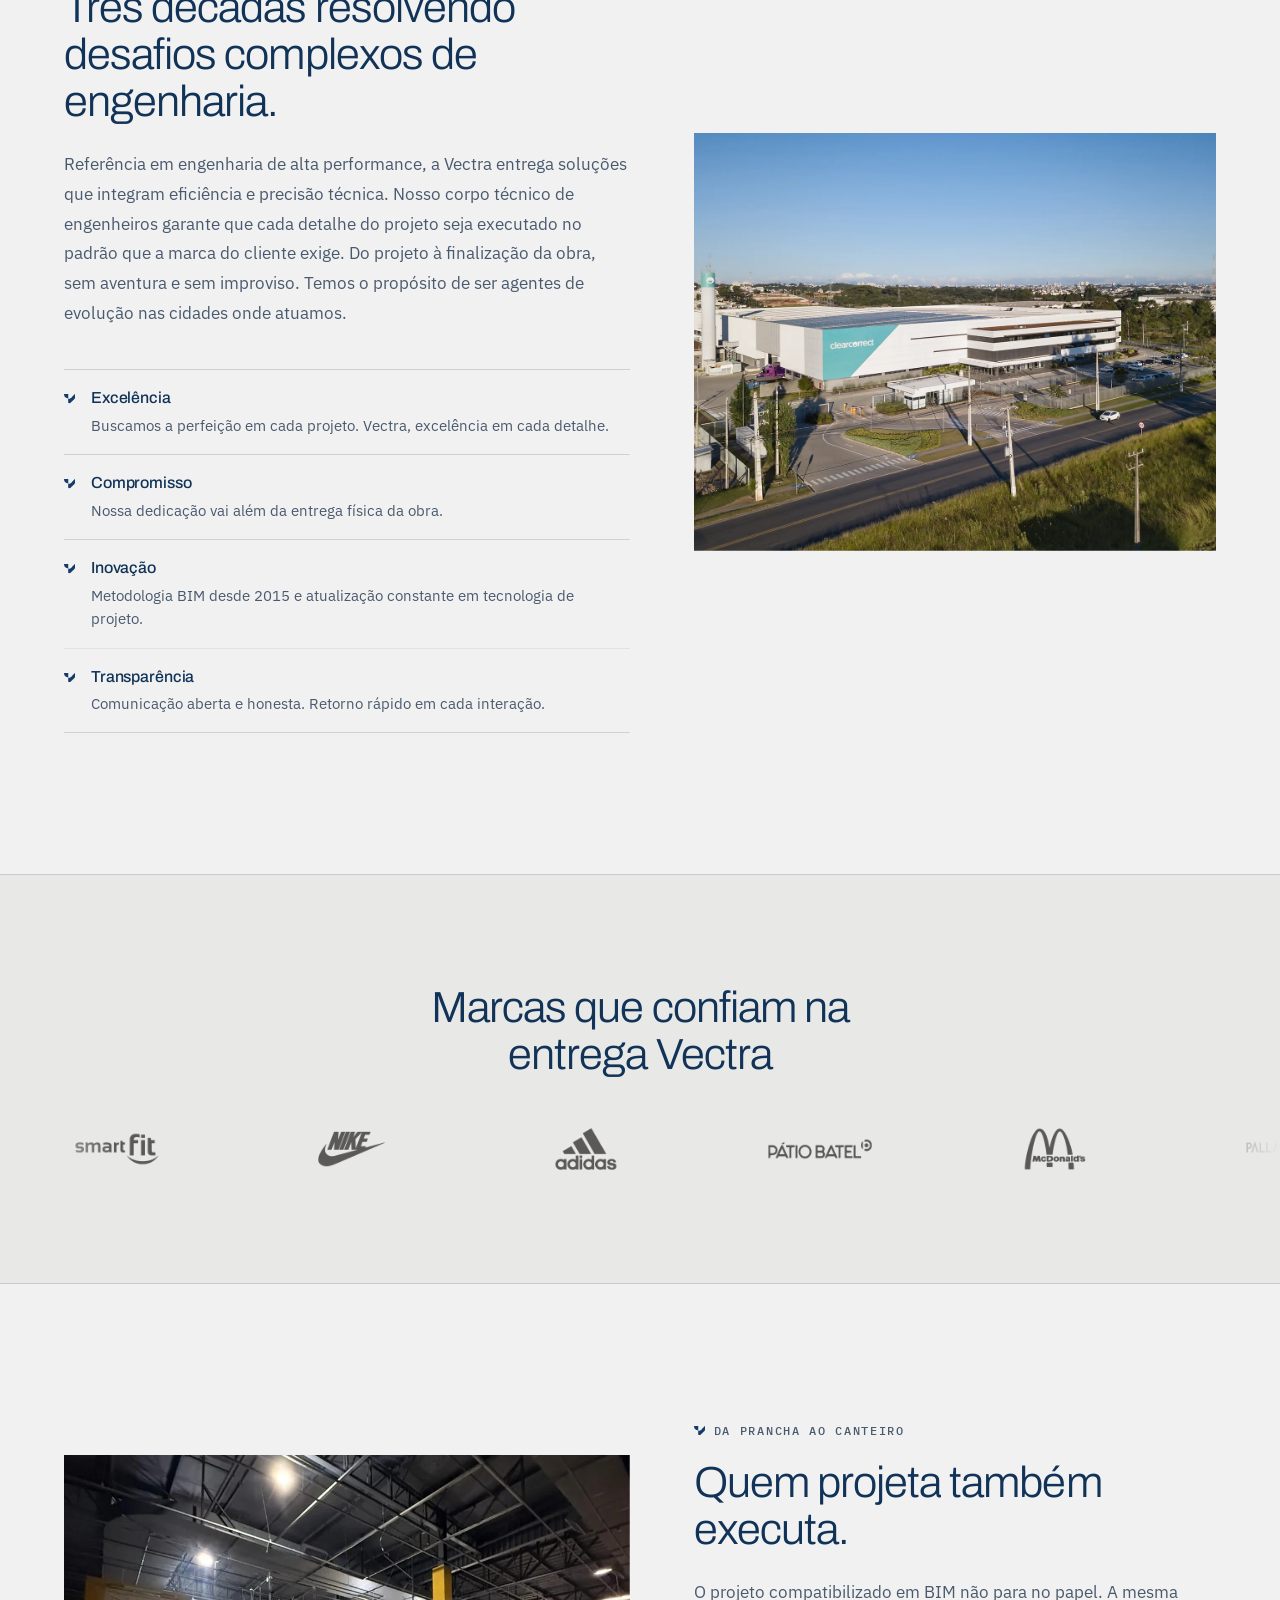
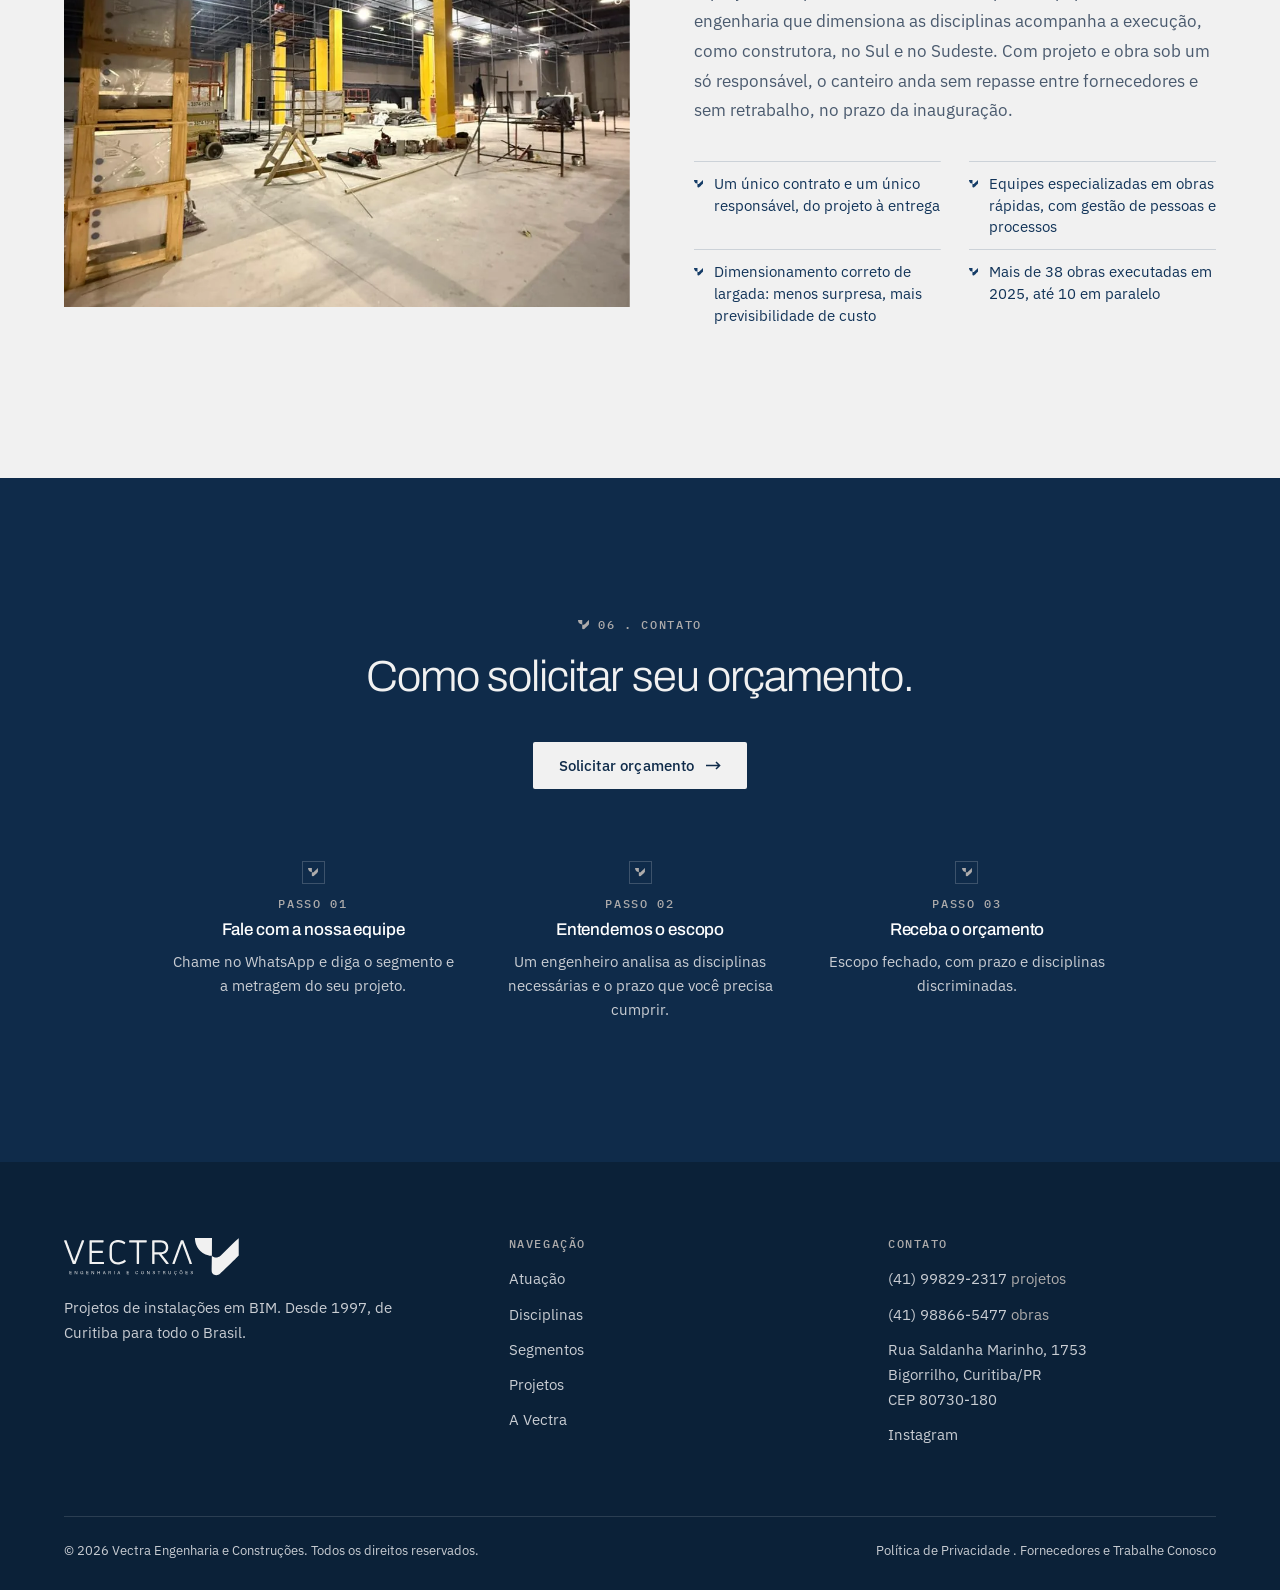
==== commit 4e462a9c: "Limpa fotos repetidas nas galerias RACE BOOTCAMP e Festval Revisao pedida pelo cliente: as galerias " ====
--- a/deploy-vercel/index.html
+++ b/deploy-vercel/index.html
@@ -260,14 +260,14 @@
 
             <div class="pfx">
         <button class="pfx__item" type="button"
-          data-gallery="assets/img/portfolio/vydea/01.webp|assets/img/portfolio/vydea/02.webp|assets/img/portfolio/vydea/03.webp|assets/img/portfolio/vydea/04.webp|assets/img/portfolio/vydea/05.webp|assets/img/portfolio/vydea/07.webp|assets/img/portfolio/vydea/08.webp|assets/img/portfolio/vydea/09.webp"
+          data-gallery="assets/img/portfolio/vydea/01.webp|assets/img/portfolio/vydea/08.webp|assets/img/portfolio/vydea/09.webp"
           data-title="RACE BOOTCAMP" data-seg="Clube e fitness . Balneário Camboriú/SC"
-          aria-label="Abrir galeria de 8 fotos: RACE BOOTCAMP">
+          aria-label="Abrir galeria de 3 fotos: RACE BOOTCAMP">
           <span class="pfx__media"><img src="assets/img/portfolio/vydea/01.webp" alt="Clube e fitness RACE BOOTCAMP, Balneário Camboriú/SC" loading="lazy" decoding="async" width="1920" height="1281" data-para="0.6"></span>
           <span class="pfx__veil" aria-hidden="true"></span>
                     <span class="pfx__cap">
             <span class="pfx__t">RACE BOOTCAMP</span>
-            <span class="pfx__view"><svg class="pfx__view-i" viewBox="0 0 24 24" fill="none" stroke="currentColor" stroke-width="1.6" aria-hidden="true"><rect x="8" y="3" width="13" height="13" rx="1.6"/><path d="M16 20H5a2 2 0 0 1-2-2V7"/></svg>Ver galeria · 8 fotos</span>
+            <span class="pfx__view"><svg class="pfx__view-i" viewBox="0 0 24 24" fill="none" stroke="currentColor" stroke-width="1.6" aria-hidden="true"><rect x="8" y="3" width="13" height="13" rx="1.6"/><path d="M16 20H5a2 2 0 0 1-2-2V7"/></svg>Ver galeria · 3 fotos</span>
           </span>
         </button>
         <button class="pfx__item" type="button"
@@ -293,14 +293,14 @@
           </span>
         </button>
         <button class="pfx__item" type="button"
-          data-gallery="assets/img/portfolio/festval-batel/01.webp|assets/img/portfolio/festval-batel/02.webp|assets/img/portfolio/festval-batel/03.webp|assets/img/portfolio/festval-batel/04.webp|assets/img/portfolio/festval-batel/05.webp|assets/img/portfolio/festval-batel/07.webp|assets/img/portfolio/festval-batel/08.webp|assets/img/portfolio/festval-batel/09.webp"
+          data-gallery="assets/img/portfolio/festval-batel/01.webp|assets/img/portfolio/festval-batel/08.webp|assets/img/portfolio/festval-batel/09.webp"
           data-title="Festval Batel" data-seg="Supermercado . Curitiba/PR"
-          aria-label="Abrir galeria de 8 fotos: Festval Batel">
+          aria-label="Abrir galeria de 3 fotos: Festval Batel">
           <span class="pfx__media"><img src="assets/img/portfolio/festval-batel/01.webp" alt="Supermercado Festval Batel, Curitiba/PR" loading="lazy" decoding="async" width="1920" height="1281" data-para="0.6"></span>
           <span class="pfx__veil" aria-hidden="true"></span>
                     <span class="pfx__cap">
             <span class="pfx__t">Festval Batel</span>
-            <span class="pfx__view"><svg class="pfx__view-i" viewBox="0 0 24 24" fill="none" stroke="currentColor" stroke-width="1.6" aria-hidden="true"><rect x="8" y="3" width="13" height="13" rx="1.6"/><path d="M16 20H5a2 2 0 0 1-2-2V7"/></svg>Ver galeria · 8 fotos</span>
+            <span class="pfx__view"><svg class="pfx__view-i" viewBox="0 0 24 24" fill="none" stroke="currentColor" stroke-width="1.6" aria-hidden="true"><rect x="8" y="3" width="13" height="13" rx="1.6"/><path d="M16 20H5a2 2 0 0 1-2-2V7"/></svg>Ver galeria · 3 fotos</span>
           </span>
         </button>
         <button class="pfx__item" type="button"
